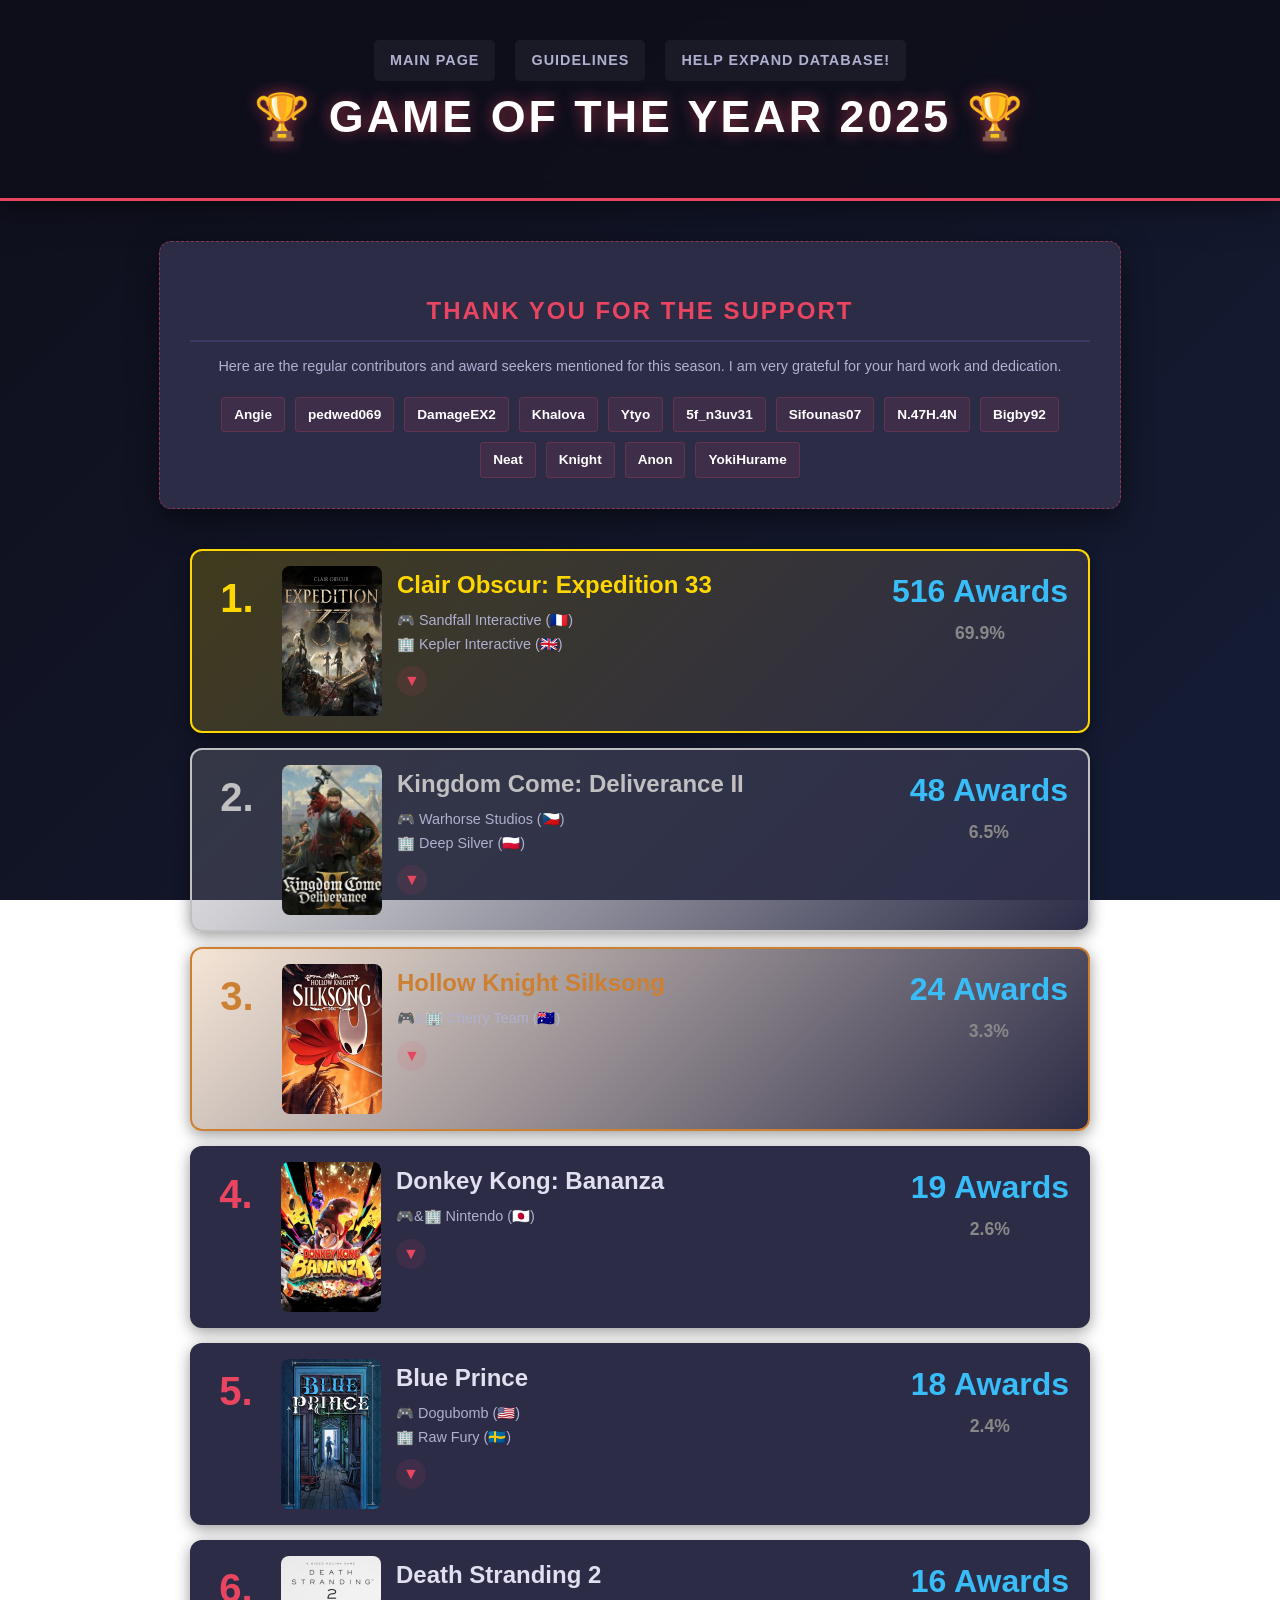
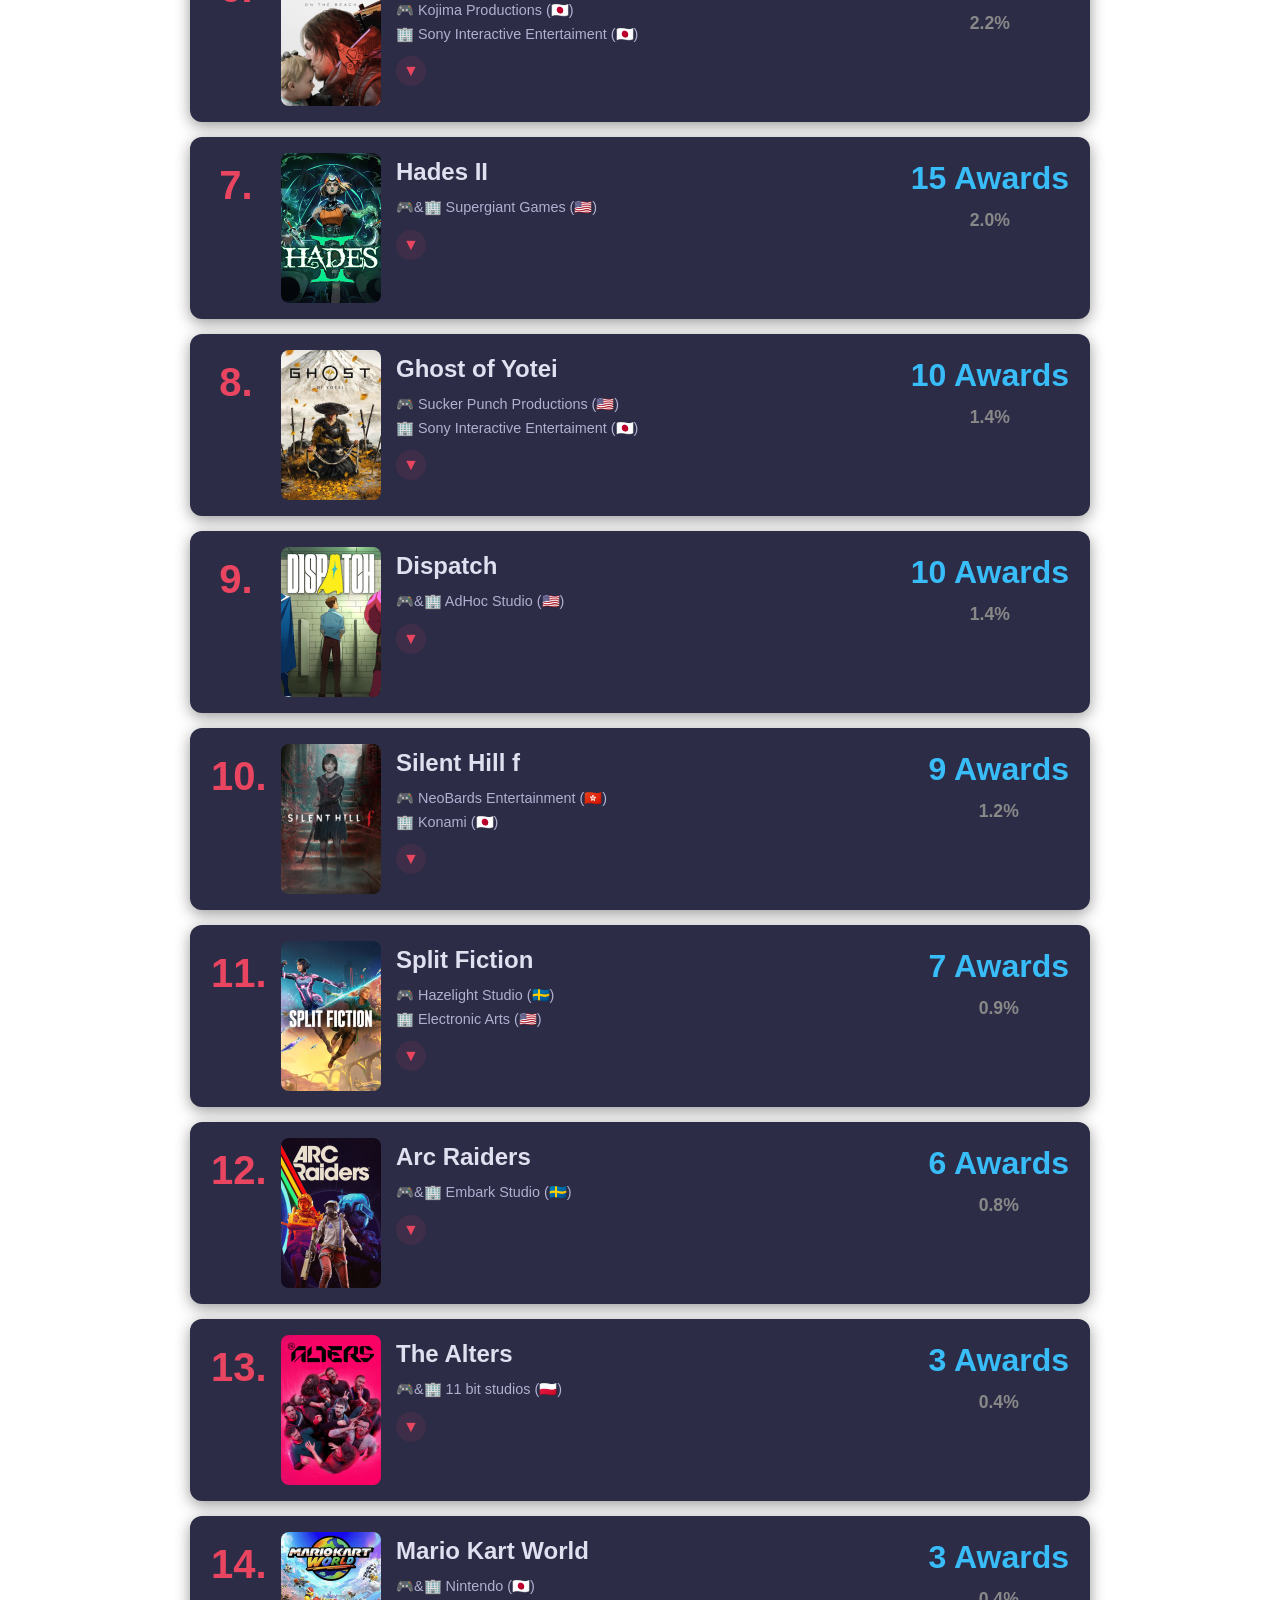
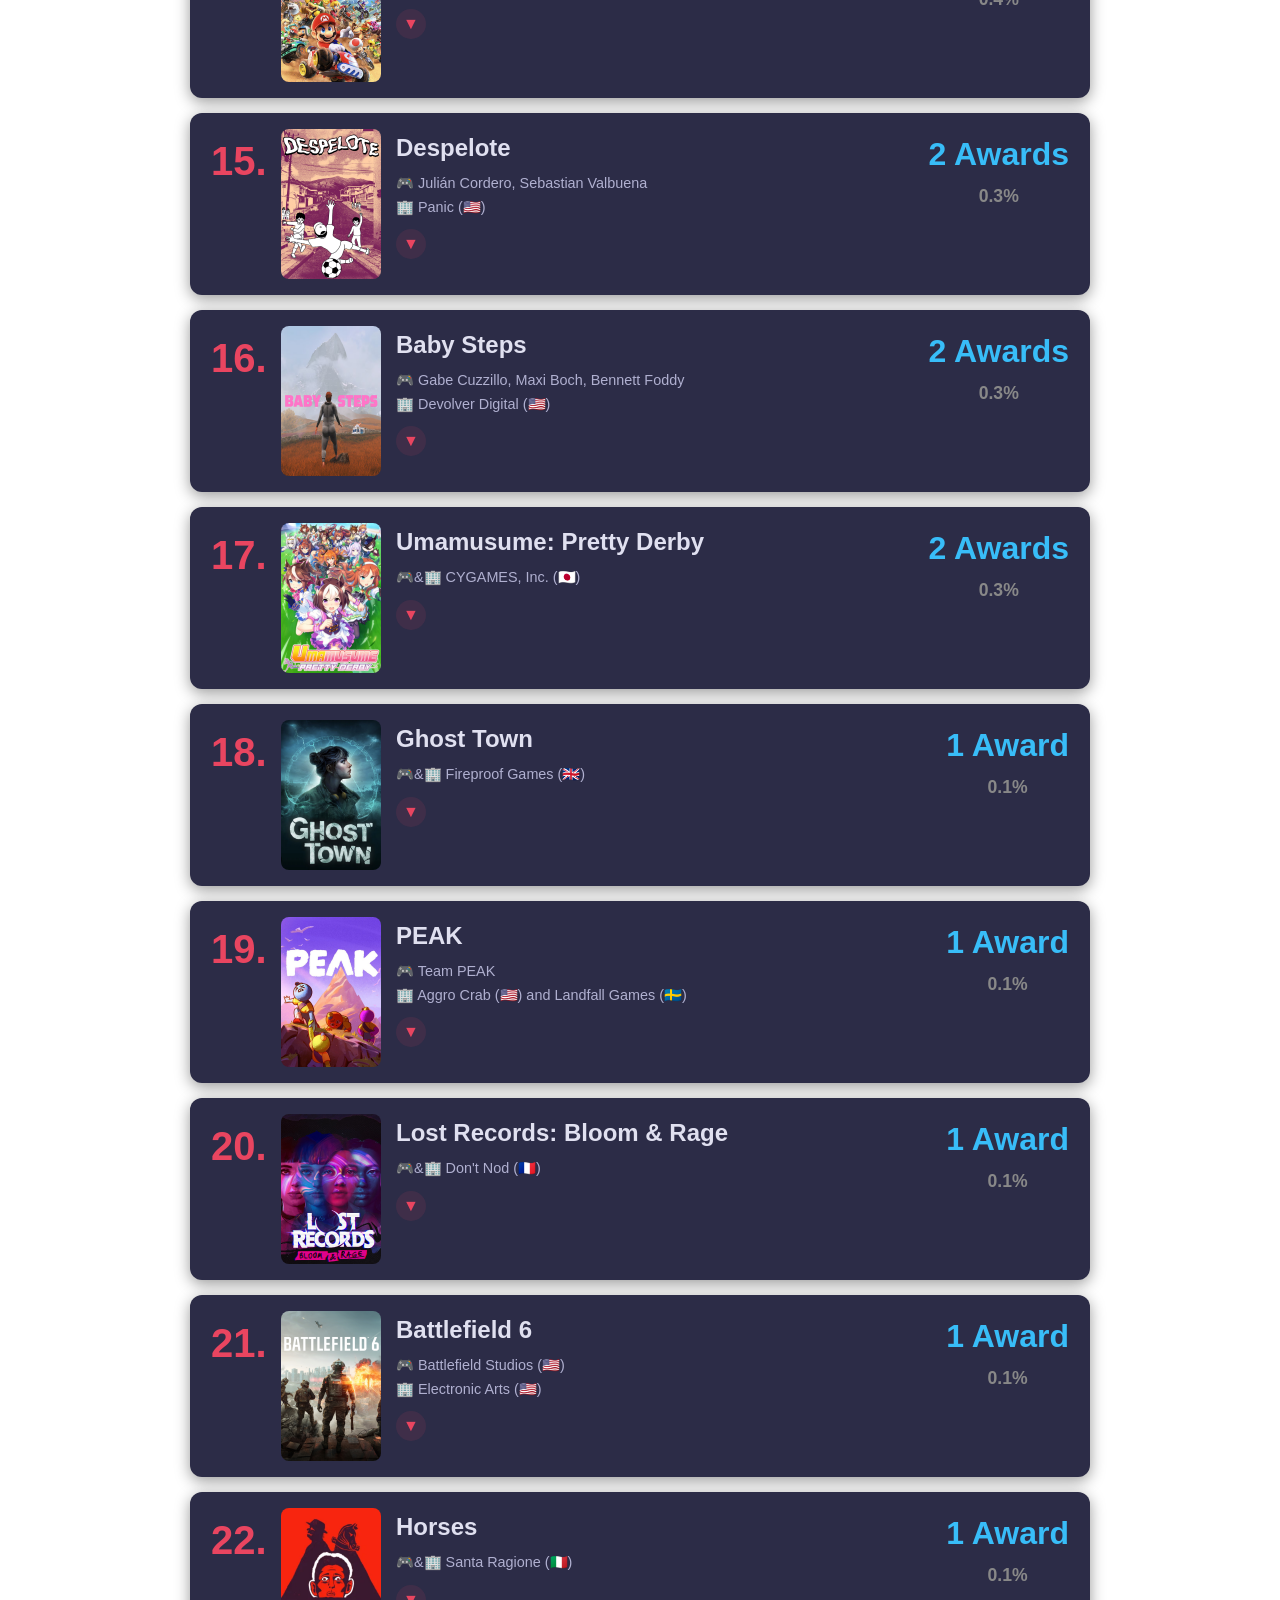
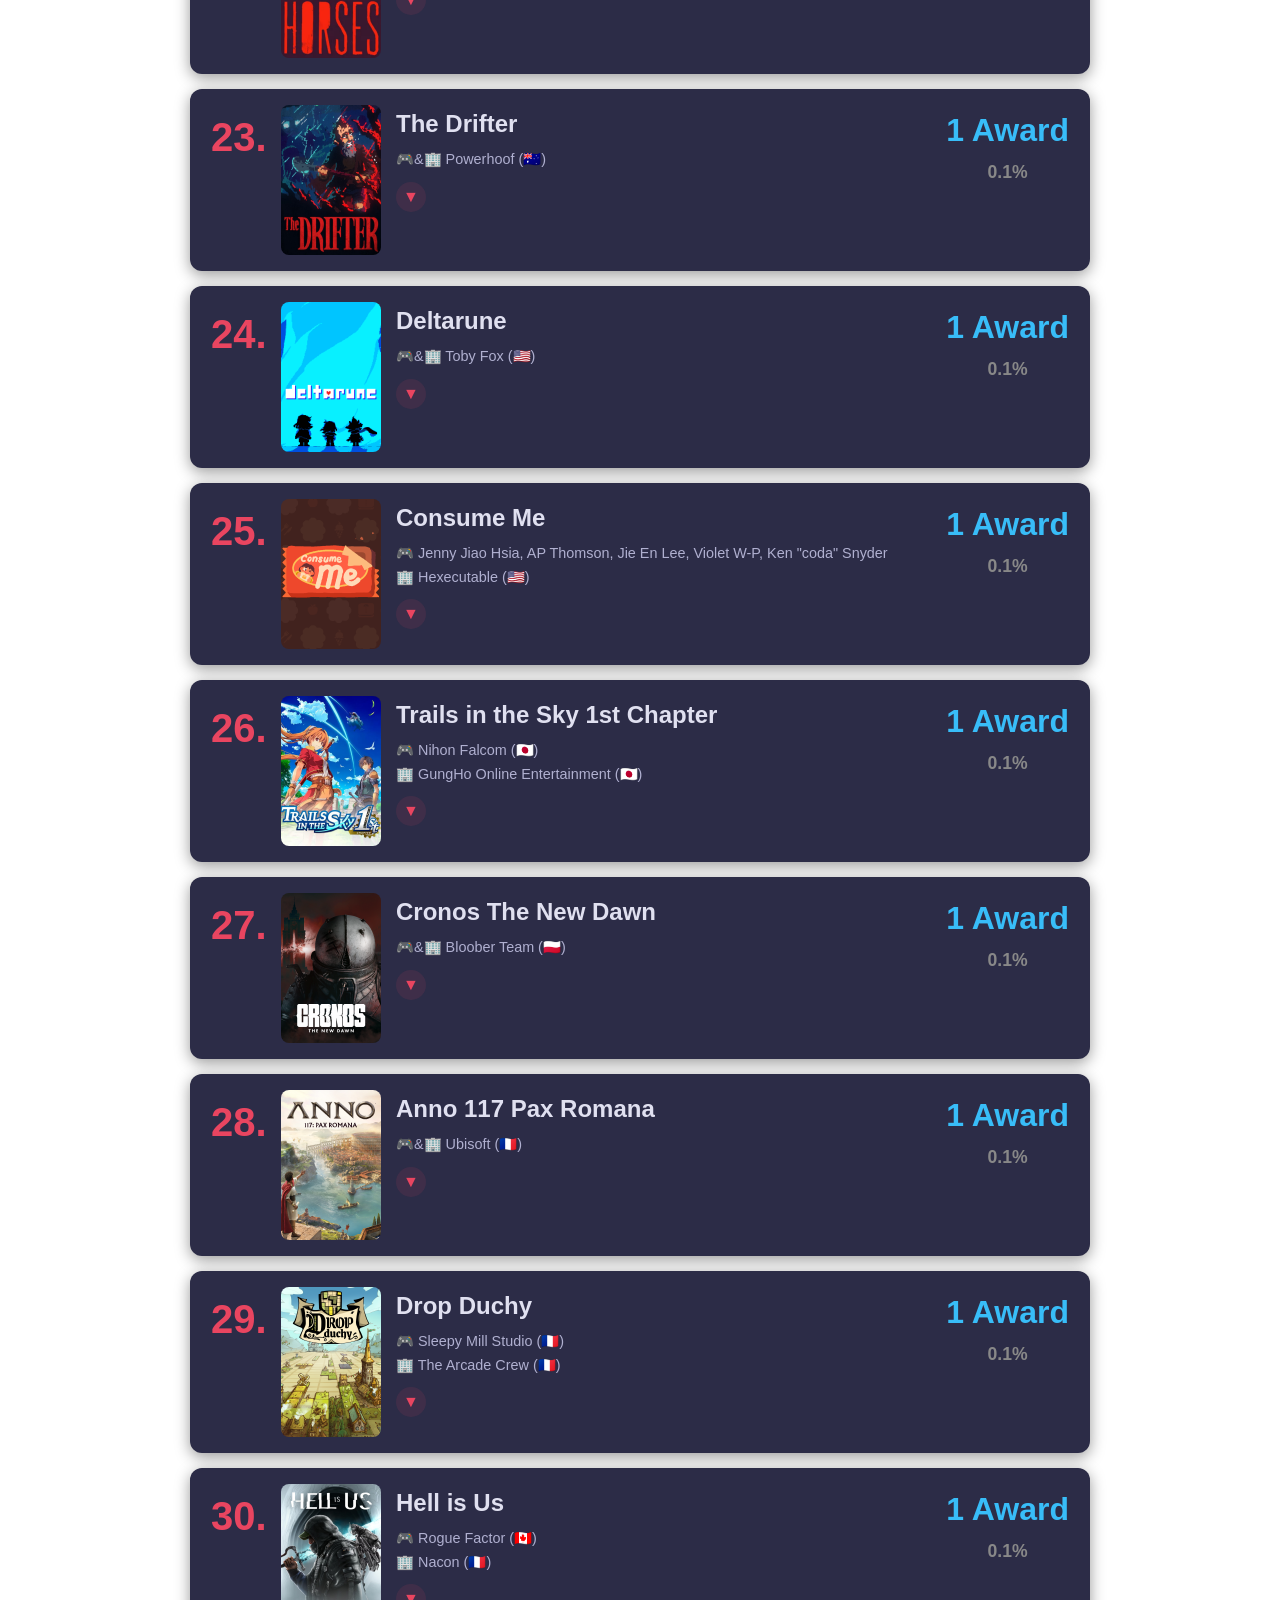
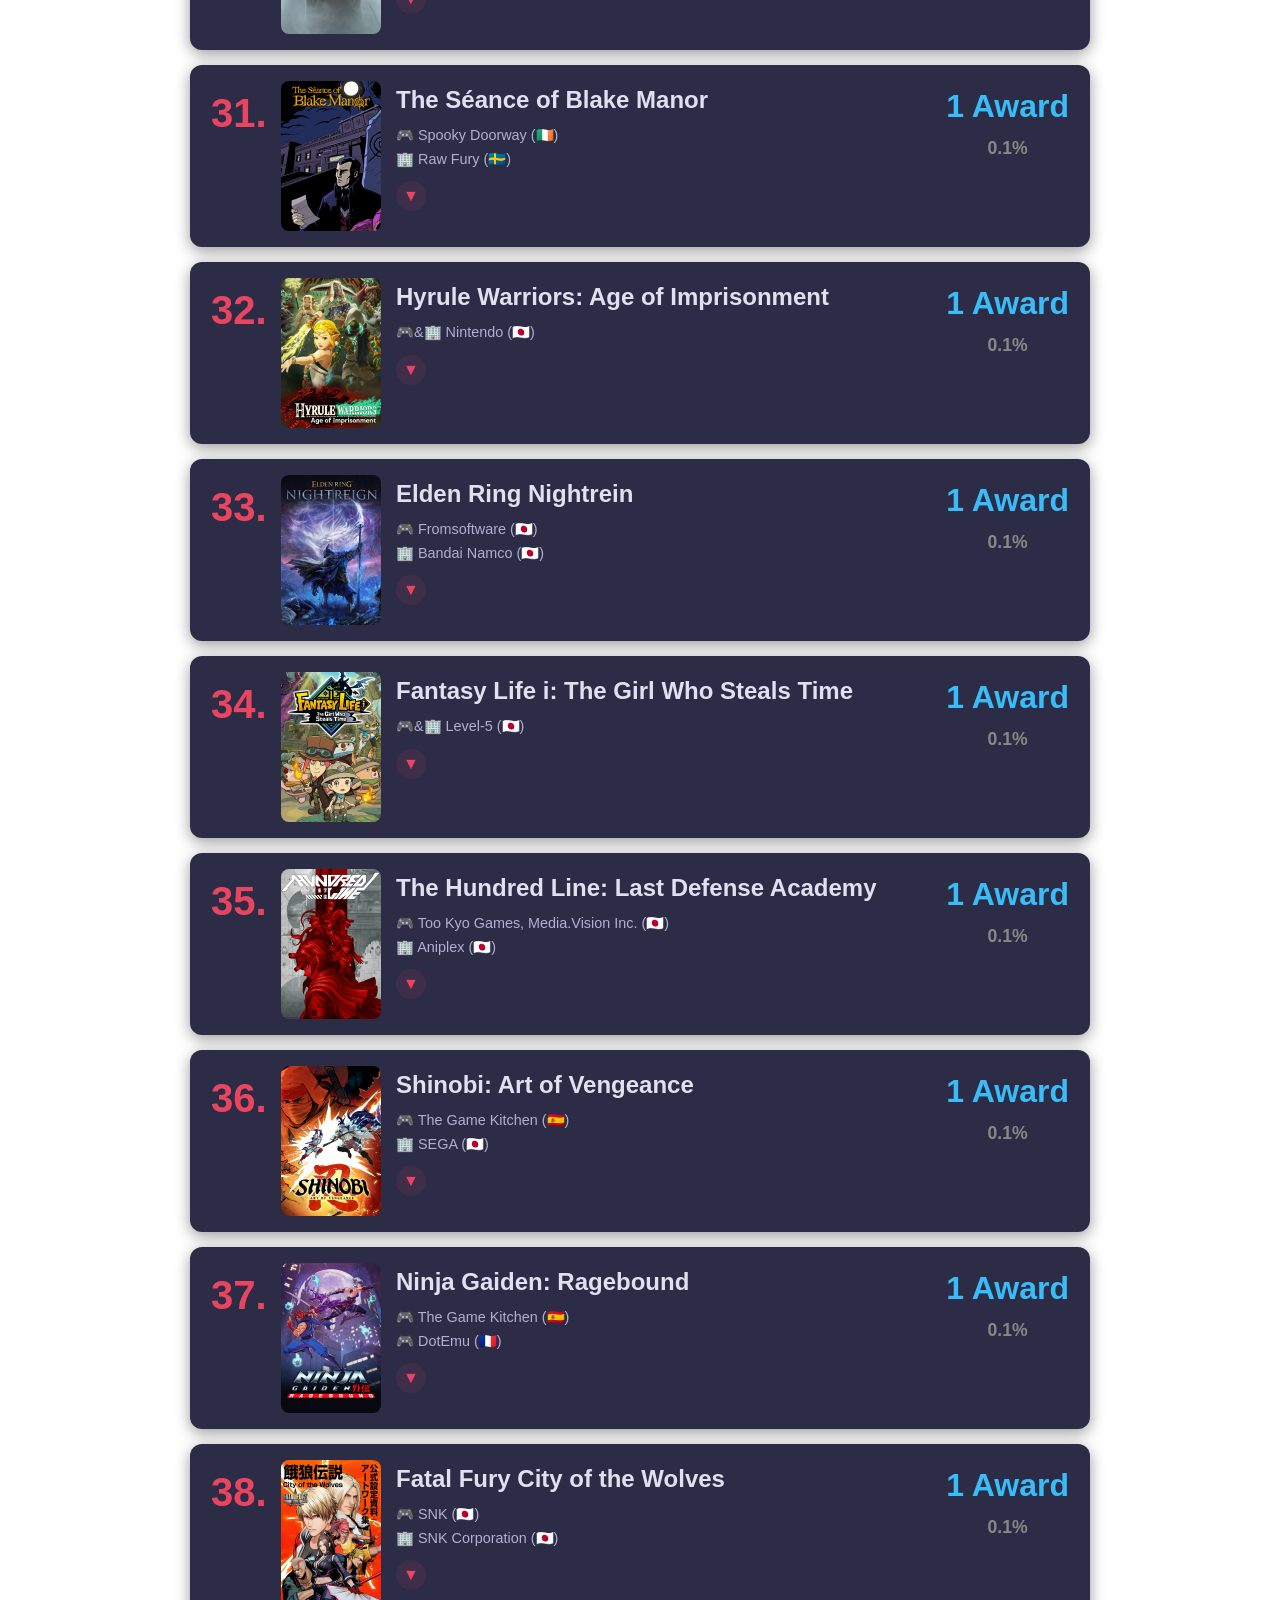
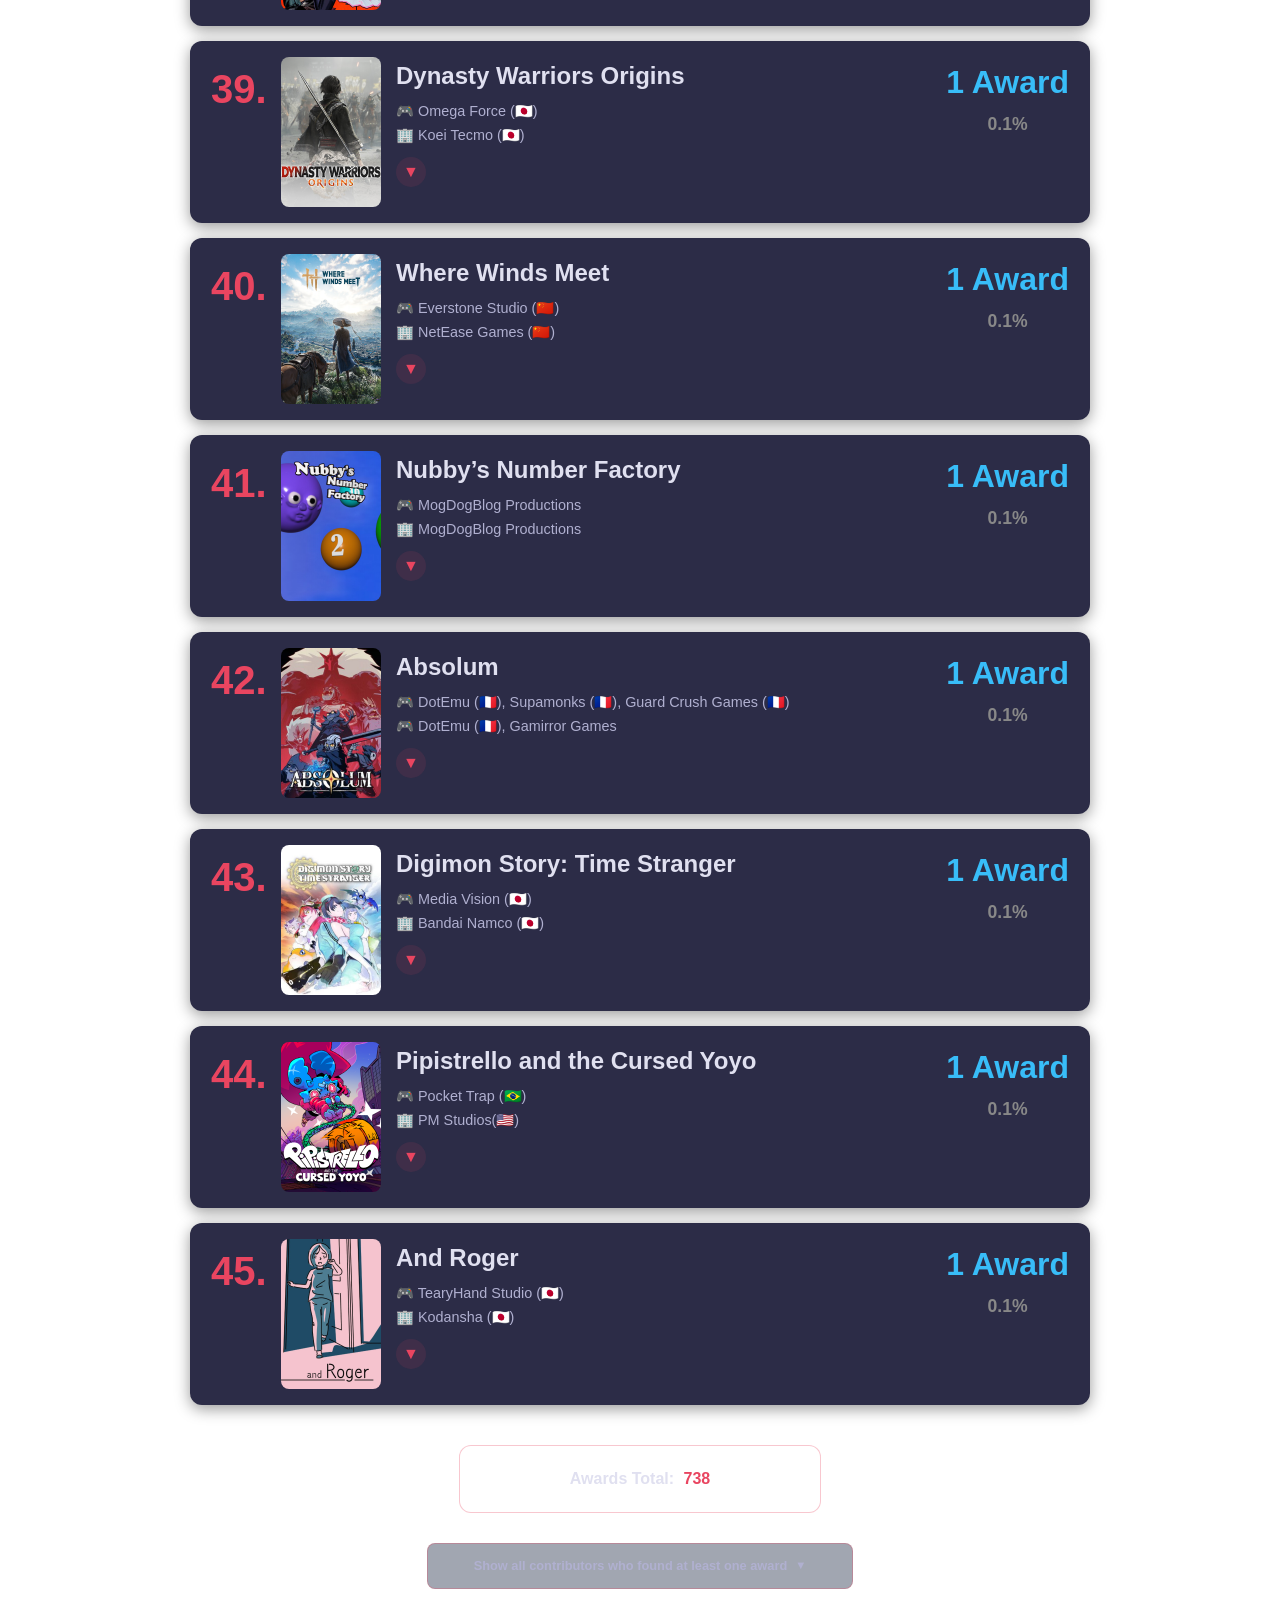
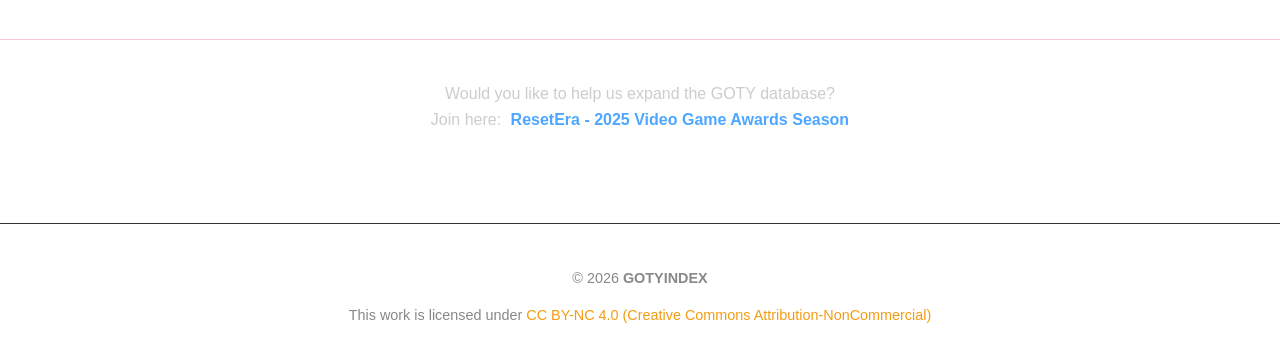
==== 2025/index.html @ 96b9dc62 "Change favicon" ====
<!DOCTYPE html>
<html lang="cs">
<head>
    <meta charset="UTF-8">
    <meta name="viewport" content="width=device-width, initial-scale=1.0">
    <link rel="shortcut icon" href="../img/gotyindex4.png">
    <title>GOTY 2025</title>
    <link rel="stylesheet" href="../style.css">
    <link href="https://fonts.googleapis.com/css2?family=Inter:wght@300;400;500;600;700&family=Lato:wght@300;400;700&family=Montserrat:wght@400;600;700;800&display=swap" rel="stylesheet">
</head>
<body>
    <header class="main-header">
            <nav class="header-nav">
        <a href="https://gotyindex.github.io/" class="nav-link">Main Page</a>
        <a href="../guidelines" class="nav-link">Guidelines</a>
        <a href="../contact" class="nav-link">Help Expand Database!</a>

    </nav>
        <h1>🏆 Game of the Year 2025 🏆</h1>
    </header>
  
<section class="info-card contributors-card">
    <div class="thank-you-content">
        <h2 class="thank-you-title">THANK YOU FOR THE SUPPORT</h2>
        <p class="thank-you-subtitle">
            Here are the regular contributors and award seekers mentioned for this season. 
            I am very grateful for your hard work and dedication.
        </p>
        
        <div class="contributors-list">
            <a href="https://www.resetera.com/members/angie.33833/" target="_blank" class="contributor-link">Angie</a>
            <a href="https://www.resetera.com/members/pedwed069.232324/" target="_blank" class="contributor-link">pedwed069</a>
            <a href="https://www.resetera.com/members/damageex2.170529/" target="_blank" class="contributor-link">DamageEX2</a>
            <a href="https://www.resetera.com/members/khalova.233785/" target="_blank" class="contributor-link">Khalova</a>
            <a href="" class="contributor-link">Ytyo</a>
            <a href="https://x.com/5f_n3uv31" target="_blank" class="contributor-link">5f_n3uv31</a>
            <a href="https://www.resetera.com/members/sifounas07.234193/" target="_blank" class="contributor-link">Sifounas07</a>
            <a href="https://www.resetera.com/members/n-47h-4n.16501/" target="_blank" class="contributor-link">N.47H.4N</a>
            <a href="https://www.resetera.com/members/bigby92.234823/" target="_blank" class="contributor-link">Bigby92</a>
            <a href="" target="_blank" class="contributor-link">Neat</a>
            <a href="https://www.resetera.com/members/knight.76056/" target="_blank" class="contributor-link">Knight</a>
            <a href="" class="contributor-link">Anon</a>
            <a href="" class="contributor-link">YokiHurame</a>

        </div>
    </div>
</section>

<main class="ranking">
        <div class="game-entry top-winner"> 
    <span class="rank-number"></span>
    <img src="../img/expedition33.png" alt="Baldur's Gate 3 Cover" class="game-cover-small">

    <div class="game-info">

        <h3>Clair Obscur: Expedition 33</h3>
        <p>🎮 Sandfall Interactive (🇫🇷)</p>
        <p>🏢 Kepler Interactive (🇬🇧)</p>
        <span class="media-toggle-arrow">▼</span>
        
        <div class="media-list">
            <ol>
                <li><a href="https://www.gamingamigos.com/post/clair-obscur-expedition-33-thailand-game-awards" target="_blank" class="media-link">Thailand Game Awards (TH)</a></li>
                <li><a href="https://www.stuff.tv/award/the-stuff-gadget-awards-2025-our-apps-and-games-of-the-year/" target="_blank" class="media-link">Stuff (UK)</a></li>
                <li><a href="https://www.konzoliste.cz/magazin/nejlepsi-hry-roku-2025/" target="_blank" class="media-link">Konzoliste (CZ)</a></li>
                <li><a href="https://www.reddit.com/r/expedition33/comments/1oki3dk/clair_obscur_recives_goty_award_form_larazon_es/?share_id=-zUaRxFFGLTjGfy3qhS2W&utm_medium=android_app&utm_name=androidcss&utm_source=share&utm_term=1" target="_blank" class="media-link">Larazon (ES)</a></li>
                <li><a href="https://rankingiproduktow.pl/ranking-najlepszych-gier-2025-roku/" target="_blank" class="media-link">Rankingiproduktow (PL)</a></li>
                <li><a href="https://x.com/GoldenJoysticks/status/1991572362777751619" target="_blank" class="media-link">Golden Joystick Awards (Players´ Choice, UK)</a></li>
                <li><a href="https://www.xataka.com/xataka/72-productos-tecnologicos-ano-estos-ganadores-premios-xataka-nordvpn-2025" target="_blank" class="media-link">Premios Xataka (ES)</a></li>
                <li><a href="https://www.ggwp.id/gaming/others/pemenang-the-lazy-game-awards-2025-00-ck54p-g0fw8s" target="_blank" class="media-link">The Lazy Game Awards (ID)</a></li>
                <li><a href="https://www.3djuegos.com/eventos/noticias/estos-mejores-videojuegos-ano-todos-galardonados-premios-3djuegos-lenovo-2025" target="_blank" class="media-link">3DJuegos (ES)</a></li>
                <li><a href="https://www.3djuegos.com/eventos/noticias/estos-mejores-videojuegos-ano-todos-galardonados-premios-3djuegos-lenovo-2025" target="_blank" class="media-link">3DJuegos (Players´ Choice, ES)</a></li>
                <li><a href="https://apnews.com/article/top10-video-games-clair-obscur-0cd16b157229bc7b1fd8897f7f144e9a" target="_blank" class="media-link">AP (US)</a></li>
                <li><a href="https://antlionaudio.com/blogs/news/game-of-the-year-2025" target="_blank" class="media-link">Atlion Audio (US)</a></li>
                <li><a href="https://x.com/TrueGaming/status/1994474392169189628" target="_blank" class="media-link">True Gaming Awards (SA)</a></li>
                <li><a href="https://www.rollingstone.com/culture/rs-gaming-lists/best-video-games-of-2025-1235469710/clair-obscur-expedition-33-2-1235469787/" target="_blank" class="media-link">Rolling Stone (US)</a></li>
                <li><a href="https://www.inverse.com/gaming/25-best-games-of-2025-ranked" target="_blank" class="media-link">Inverse (US)</a></li>
                <li><a href="https://www.youtube.com/live/7n3QeR-O1i8?si=A4Zxl4sA7a3VPs90&t=10796" target="_blank" class="media-link">GameFest Awards (US)</a></li>
                <li><a href="https://www.thenationalnews.com/arts-culture/2025/12/01/10-best-video-games-of-2025-from-clair-obscur-expedition-33-to-doom-the-dark-ages/" target="_blank" class="media-link">The National (AE)</a></li>
                <li><a href="https://collider.com/best-video-games-2025-ranked/" target="_blank" class="media-link">Collider (CA)</a></li>
                <li><a href="https://fullcleared.com/recommendations/fullcleareds-favorite-games-of-2025/" target="_blank" class="media-link">FullCleared (US)</a></li>
                <li><a href="https://www.instagram.com/p/DR2pk4ygbR1/?img_index=2" target="_blank" class="media-link">Controller (US)</a></li>
                <li><a href="https://www.michigandaily.com/arts/digital-culture/digital-cultures-2025-game-of-the-year-superlatives/" target="_blank" class="media-link">Michigan Daily (US)</a></li>
                <li><a href="https://youtu.be/ue9GqaakKdQ?si=LQbixCP5Hot9ECDj&t=609" target="_blank" class="media-link">GamesRadar (UK)</a></li>
                <li><a href="https://www.dexerto.com/gaming/best-2025-games-3011799/" target="_blank" class="media-link">Dexerto (UK)</a></li>
                <li><a href="https://creativecampus.universidadeuropea.com/noticias/syfy-games-awards-2025-creative-campus-de-la-universidad-europea/" target="_blank" class="media-link">Syfy Games Awards (ES)</a></li>
                <li><a href="https://www.youtube.com/watch?v=SFyESBSeDGg" target="_blank" class="media-link">Minimap Gaming (US)</a></li>
                <li><a href="https://equinoxawards.com/ganadores/" target="_blank" class="media-link">Equinox Latam Game Awards (MX)</a></li>
                <li><a href="https://www.youtube.com/watch?v=04RTKyXoYNU&t=1936s" target="_blank" class="media-link">Tech Tudo (BR)</a></li>
                <li><a href="https://www.instagram.com/p/DQq4Cj1DF2V/" target="_blank" class="media-link"> Lucca Comics & Games (Players´ Choice, IT)</a></li>
                <li><a href="https://www.thereviewgeek.com/best-videogames-2025/" target="_blank" class="media-link"> The Review Geek (US)</a></li>
                <li><a href="https://www.uagna.it/videogiochi/uagna-awards-2025-game-of-the-year-209965" target="_blank" class="media-link"> UAGNA.IT (IT)</a></li>
                <li><a href="https://www.slantmagazine.com/features/the-25-best-video-games-of-2025/" target="_blank" class="media-link"> Slant Magazine (UK)</a></li>
                <li><a href="https://www.videogamer.com/expedition-33-game-of-the-year-2025/" target="_blank" class="media-link"> Videogamer (UK)</a></li>
                <li><a href="https://www.youtube.com/watch?v=CmsRbVs9ZC4&t=24785s" target="_blank" class="media-link"> Fire Escape Cast (UK)</a></li>
                <li><a href="https://vigiato.net/goty" target="_blank" class="media-link"> Vigiato (IR)</a></li>
                <li><a href="https://vigiato.net/goty" target="_blank" class="media-link"> Vigiato (Players´ Choice, IR)</a></li>
                <li><a href="https://www.computerbild.de/artikel/Tipps-Die-besten-Games-2025-Videospiele-Weihnachten-40573955.html" target="_blank" class="media-link"> Computerbild (DE)</a></li>
                <li><a href="https://inthegame.nl/2025/12/08/de-beste-games-van-2025/" target="_blank" class="media-link"> In The Game (NL)</a></li>
                <li><a href="https://www.instagram.com/p/DSEGKirFD_M/" target="_blank" class="media-link"> Flow Games TV (BR)</a></li>
                <li><a href="https://www.instagram.com/p/DSEGKirFD_M/" target="_blank" class="media-link"> Flow Games TV (Players´ Choice, BR)</a></li>
                <li><a href="https://adventuregamers.com/article/top-games-of-2025" target="_blank" class="media-link"> Adventure Games (US)</a></li>
                <li><a href="https://www.theringer.com/2025/12/10/video-games/best-video-games-2025-top-10-ranking-games-of-the-year-goty" target="_blank" class="media-link"> The Ringer (US)</a></li>
                <li><a href="https://as.com/meristation/noticias/expedition-33-es-el-goty-meristation-2025-f202512-n/" target="_blank" class="media-link"> Meristation (ES)</a></li>
                <li><a href="https://www.twitch.tv/the_casualreport" target="_blank" class="media-link"> The Casual Report (UK) (Players' Choice)</a></li>
                <li><a href="https://www.twitch.tv/the_casualreport" target="_blank" class="media-link"> The Casual Report (UK)</a></li>
                <li><a href="https://joy.org.au/checkpoint/2025/12/11/checkpoints-2025-game-of-the-year/" target="_blank" class="media-link"> Checkpoint (AU)</a></li>
                <li><a href="https://youtu.be/uh52WIW7f9w?si=WYg0mT6apXpElLYD&t=969" target="_blank" class="media-link"> PC Games (DE)</a></li>
                <li><a href="https://www.youtube.com/watch?v=FFwwKCDC9Wk" target="_blank" class="media-link"> WatchMojo (CA)</a></li>
                <li><a href="https://home.1und1.de/magazine/unterhaltung/gaming/besten-spiele-2025-game-of-the-year-liste-highlights-41602118" target="_blank" class="media-link"> 1&1 (DE)</a></li>
                <li><a href="https://www.instagram.com/p/DSH0xw-DPBJ/" target="_blank" class="media-link"> NASCE, CRESCE, RESPAWNA (Players´ Choice, IT)</a></li>
                <li><a href="https://movistaresports.com/goty-2025-movistar-esports/" target="_blank" class="media-link">Movistar (ES) - tie</a></li>
                <li><a href="https://www.complex.com/pop-culture/a/marc-griffin/best-video-games-2025-ranked" target="_blank" class="media-link">Complex (US)</a></li>
                <li><a href="https://www.gamentalk.it/post/il-gioco-dell-anno-2025-per-game-n-talk" target="_blank" class="media-link">Game'N'Talk (IT)</a></li>
                <li><a href="https://www.3arrafni.com/best-2025-games/" target="_blank" class="media-link">3arrafni (SA)</a></li>
                <li><a href="https://www.youtube.com/watch?v=WDraAxp-Wp8" target="_blank" class="media-link">The Game Awards (US)</a></li>
                <li><a href="https://www.youtube.com/watch?app=desktop&v=n5m1L_esevI" target="_blank" class="media-link">Gamespot (US)</a></li>
                <li><a href="https://www.destructoid.com/destructoid-2025-game-of-the-year/" target="_blank" class="media-link">Destructoid (US)</a></li>
                <li><a href="https://www.destructoid.com/destructoid-awards-2025-winners/" target="_blank" class="media-link">Destructoid (Players´ Choice, US)</a></li>
                <li><a href="https://www.navigames.es/articulos/los-goty-de-navigames-o-navigotys-2025/" target="_blank" class="media-link">Navigames (ES)</a></li>
                <li><a href="https://www.instagram.com/p/DSJd3rHjZHY/?img_index=1" target="_blank" class="media-link">Southwest Airlines Gaming League (US) (Players' Choice)</a></li>
                <li><a href="https://english.mathrubhumi.com/technology/top-15-games-2025-indie-blockbuster-dv7jqi2g" target="_blank" class="media-link">Mathrubhumi (IN)</a></li>
                <li><a href="https://www.3djuegos.lat/ps5/lista-completa-ganadores-premios-3djuegos-latam-2025-expedition-33-se-lleva-goty" target="_blank" class="media-link">3DJuegos Latam (MX)</a></li>
                <li><a href="https://www.fz.se/artikel/301841-lasarnas-arets-spel-2025" target="_blank" class="media-link">FZ (Players´ Choice, SE)</a></li>
                <li><a href="https://www.youtube.com/@WhatCultureGaming/posts" target="_blank" class="media-link">WhatCulture Gaming (Players´ Choice, US)</a></li>
                <li><a href="https://vgamerz.com/top-games-of-2025-editor-picks/" target="_blank" class="media-link">Vgamerz (US)</a></li>
                <li><a href="https://mezha.ua/articles/mezha-best-games-of-2025-306999/" target="_blank" class="media-link">Mezha (UA)</a></li>
                <li><a href="https://grnd.ro/am-ales-grind-of-the-year-2025/" target="_blank" class="media-link">GRIND (Players´ Choice, RO)</a></li>
                <li><a href="https://www.geekswithkids.ca/the-best-movies-tv-and-games-of-2025-our-top-3-picks-revealed/" target="_blank" class="media-link">Geekwithkids (CA)</a></li>
                <li><a href="https://www.instagram.com/reel/DSQGCzeASk8/" target="_blank" class="media-link">Techtaiment Game Awards (UAE)</a></li>
                <li><a href="https://www.esquire.com/entertainment/a69678261/esquire-gaming-awards-2025/" target="_blank" class="media-link">Esquire (US)</a></li>
                <li><a href="https://www.maxim.com/entertainment/the-best-video-games-of-2025/" target="_blank" class="media-link">Maxim (US)</a></li>
                <li><a href="https://www.everyeye.it/notizie/chi-conquister-trono-everyeye-awards-2025-vota-miglior-gioco-anno-847111.html" target="_blank" class="media-link">Everyeye Awards 2025 (Players´ Choice, IT)</a></li>
                <li><a href="https://www.gamerbraves.com/gcaxthgs25-gamescom-asia-x-thailand-game-show-wraps-up-with-record-attendance-and-award-ceremony/" target="_blank" class="media-link">Thailand Game Awards (Players´ Choice, TH)</a></li>
                <li><a href="https://www.youtube.com/watch?v=CHzhJLSqqOk&t=1275s" target="_blank" class="media-link">GTOPIA (Players´ Choice, KR)</a></li>
                <li><a href="https://www.senscritique.com/top/resultats/les_meilleurs_jeux_video_de_2025/4002475" target="_blank" class="media-link">Senscritique (Players´ Choice, FR)</a></li>
                <li><a href="https://gameinformer.com/best-of-2025/2025/12/16/editor-top-10s-of-2025" target="_blank" class="media-link">Gameinformer (UK)</a></li>
                <li><a href="https://reviewdejogos.com.br/artigos/lista-os-10-melhores-jogos-de-2025/" target="_blank" class="media-link">Review de Jogos (BR)</a></li>
                <li><a href="https://gameinformer.com/best-of-2025/2025/12/16/game-informer-readers-top-50-games-of-2025" target="_blank" class="media-link">Gameinformer (Players Choice, UK)</a></li>
                <li><a href="https://www.bilibili.com/video/BV1or15BSEym/?spm_id_from=0.0.upload.video_card.click" target="_blank" class="media-link">AGP (CN)</a></li>
                <li><a href="https://www.vgmag.it/390337/vgmag-awards-2025-i-migliori-giochi-dellanno-eletti-dalla-redazione/#Game_of_the_Year_%E2%80%93_Clair_Obscur_Expedition_33" target="_blank" class="media-link">VGMAG (IT)</a></li>
                <li><a href="https://www.cybersport.ru/tags/games/vybrali-luchshiye-igry-2025-goda-v-33-nominatsiyakh-no-chto-to-poshlo-ne-tak" target="_blank" class="media-link">Cybersport (RU)</a></li>
                <li><a href="https://hardcoregamer.com/hardcore-gamers-2025-game-of-the-year-awards-top-10/" target="_blank" class="media-link">Hardcore Gamer (CA)</a></li>
                <li><a href="https://www.polityka.pl/tygodnikpolityka/kultura/2325703,1,10-najlepszych-gier-roku-wedlug-polityki-satyra-przygoda-akcja-i-oszalamiajacy-debiut.read" target="_blank" class="media-link">Polytika (PL)</a></li>
                <li><a href="https://www.nrc.nl/nieuws/2025/12/17/dit-zijn-de-tien-beste-games-van-2025-a4914558" target="_blank" class="media-link">NRC (NL)</a></li>
                <li><a href="https://www.xgn.nl/artikel/de-10-beste-games-van-het-jaar-op-een-rij-5-maakt-je-sowieso-vrolijk" target="_blank" class="media-link">XGN (NL)</a></li>
                <li><a href="https://gameobserver.com/the-gameobserver-awards-2025-winners/" target="_blank" class="media-link">GameObserver (US)</a></li>
                <li><a href="https://www.bilibili.com/opus/1147315498556325892" target="_blank" class="media-link">The Zheguang Award (Players´ Choice, CN)</a></li>
                <li><a href="https://www.youtube.com/watch?v=5Jn5OUgnbR0" target="_blank" class="media-link">Kit & Krysta (US)</a></li>
                <li><a href="https://www.hi-fi.ru/magazine/games/15-luchshih-igr-2025-goda/" target="_blank" class="media-link"> Hi-fi (RU)</a></li>
                <li><a href="https://www.inven.co.kr/webzine/news/?news=310685" target="_blank" class="media-link"> Inven (Players´ Choice, KR)</a></li>
                <li><a href="https://www.youtube.com/watch?v=Y2Qn6DDacIU" target="_blank" class="media-link"> Earlyaccess (Players´ Choice, UA)</a></li>
                <li><a href="https://nerdando.com/2025/12/19/nerdando-awards-2025-videogames/" target="_blank" class="media-link"> Nerdando (IT)</a></li>
                <li><a href="https://nerdando.com/2025/12/19/nerdando-awards-2025-videogames/" target="_blank" class="media-link"> Nerdando (Players´ Choice, IT)</a></li>
                <li><a href="https://en.ara.cat/media/the-20-best-video-games-of-2025_1_5597156.html" target="_blank" class="media-link"> Ara (ES)</a></li>
                <li><a href="https://www.techradar.com/gaming/techradar-gaming-game-of-the-year-2025#section-top-3" target="_blank" class="media-link"> TechRadar (US)</a></li>
                <li><a href="https://www.terra.com.br/gameon/plataformas-e-consoles/conheca-os-melhores-jogos-de-2025-na-opiniao-do-terra-game-on,7c1e7454e6d7a7d06de26e4207c471a0sufcz3se.html" target="_blank" class="media-link"> Terra (BR)</a></li>
                <li><a href="https://www.primetimer.com/features/a-lookback-at-the-year-of-2025-10-best-video-game-launches" target="_blank" class="media-link"> PRIMETIMER (US)</a></li>
                <li><a href="https://www.geeksandcom.com/top-10-des-meilleurs-jeux-video-2025/" target="_blank" class="media-link"> Geek and Com (CA)</a></li>
                <li><a href="https://www.gamekult.com/sondage/resultats/gk-awards-2025.html" target="_blank" class="media-link"> Gamekult (Players´ Choice, FR)</a></li>
                <li><a href="https://www.ign.com/articles/the-best-game-of-2025" target="_blank" class="media-link"> IGN (US)</a></li>
                <li><a href="https://youtu.be/9OC_7uhDNRM?si=XryEp7u6aG5nq1Lz&t=1354" target="_blank" class="media-link"> 4P (DE)</a></li>
                <li><a href="https://x.com/grandgameawards/status/2002112774206595146?s=46" target="_blank" class="media-link"> Grand Game Awards (DZ)</a></li>
                <li><a href="https://grandgameawards.com/2025-winners/" target="_blank" class="media-link"> Grand Game Awards (Players' Choice, DZ)</a></li>
                <li><a href="https://www.resetera.com/threads/edge-419-february-2026-romeo-is-a-dead-man-cover-story-reviews-include-metroid-prime-4-beyond-kirby-air-riders-dispatch-routine-skate-story.1388734/" target="_blank" class="media-link"> EDGE Awards (US)</a></li>
                <li><a href="https://www.youtube.com/live/TTEvkhPGXAA?si=K3jIt5I9d2HSzOzY&t=9111" target="_blank" class="media-link"> Gamekings (NL)</a></li>
                <li><a href="https://www.lefigaro.fr/secteur/high-tech/surprenants-intelligents-exigeants-et-deja-mythiques-notre-selection-des-meilleurs-jeux-video-de-l-annee-2025-20251219" target="_blank" class="media-link"> Le Figaro (FR)</a></li>
                <li><a href="https://x.com/ChiclanaFriends/status/2002101794399547802" target="_blank" class="media-link">Chiclana & Friends (Players' Choice, ES)</a></li>
                <li><a href="https://x.com/bilbaogamesconf/status/1999554112694698196" target="_blank" class="media-link">Titanium Awards (ES)</a></li>
                <li><a href="https://www.twitch.tv/animeclickit/videos" target="_blank" class="media-link">AnimeClick (IT)</a></li>
                <li><a href="https://www.ign.com/articles/the-ign-community-awards-2025" target="_blank" class="media-link"> IGN (Players´ Choice, US)</a></li>
                <li><a href="https://www.twitch.tv/videos/2636039661" target="_blank" class="media-link"> JVleMag (Players´ Choice, FR)</a></li>
                <li><a href="https://x.com/novapovnp/status/2002699875339919824?s=46" target="_blank" class="media-link"> Nova Pov (NG)</a></li>
                <li><a href="https://www.theaureview.com/games/the-best-games-of-2025/" target="_blank" class="media-link">The AU Review (AU)</a></li>
                <li><a href="https://youtu.be/5L_Uj7LVjN0?si=pMg71nBE8KUsIOUM&t=754" target="_blank" class="media-link">Binge Bot (NL)</a></li>
                <li><a href="https://canaltech.com.br/games/melhores-jogos-lancados-2025/" target="_blank" class="media-link">Canaltech (BR)</a></li>
                <li><a href="https://www.youtube.com/watch?v=v87tGgA7FOI&t=3201s" target="_blank" class="media-link">Project COE (CA)</a></li>
                <li><a href="https://mobalytics.gg/news/goty-watch#2025-game-of-the-year-categories-and-winners-0" target="_blank" class="media-link">Mobalytics (US)</a></li>
                <li><a href="https://mobalytics.gg/news/goty-watch#2025-game-of-the-year-categories-and-winners-0" target="_blank" class="media-link">Mobalytics (Players' Choice, US)</a></li>
                <li><a href="https://www.gamewatcher.com/news/the-best-games-of-2025" target="_blank" class="media-link">GameWatcher (HR)</a></li>
                <li><a href="https://gamerant.com/top-best-video-game-2025/" "_blank" class="media-link"> GameRant (US)</a></li>
                <li><a href="https://gamersocialclub.ca/2025/12/22/gamer-social-clubs-2025-game-of-the-year-award-winners/" target="_blank" class="media-link"> Gamer Social Club (CA)</a></li>
                <li><a href="https://www.thegamer.com/game-of-the-year-2025/" target="_blank" class="media-link"> The Gamer (CA)</a></li>
                <li><a href="https://www.empireonline.com/gaming/features/best-games-2025/" target="_blank" class="media-link"> Empire (UK)</a></li>
                <li><a href="https://www.omelete.com.br/games/25-games-imperdiveis-para-jogar-em-2025" target="_blank" class="media-link"> Omelete (BR)</a></li>
                <li><a href="https://games.mxdwn.com/news/mxdwns-top-10-games-of-2025/" target="_blank" class="media-link"> Mxdwn (US)</a></li>
                <li><a href="https://waytoomany.games/2025/12/22/top-20-best-games-of-2025/" target="_blank" class="media-link"> Way Too Many Games (US)</a></li>
                <li><a href="https://www.mensjournal.com/entertainment/top-10-video-games-of-2025" target="_blank" class="media-link"> Men´s Journal (US)</a></li>
                <li><a href="https://butwhytho.net/2025/12/top-video-games-of-2025/" target="_blank" class="media-link"> But Why Tho (US)</a></li>
                <li><a href="https://www.famitsu.com/article/202512/61564" target="_blank" class="media-link"> Famitsu (JP)</a></li>
                <li><a href="https://x.com/nextplayau/status/2003386055240958084?s=46" target="_blank" class="media-link"> Next Play (AU)</a></li>
                <li><a href="https://youtu.be/nu4RjnMgC5I?si=7kcU9yBUy0Mjl-rV&t=1116" target="_blank" class="media-link"> The Coxxie Awards (US)</a></li>
                <li><a href="https://www.youtube.com/watch?v=vEreqRlCjcY" target="_blank" class="media-link"> New Game Plus (AR)</a></li>
                <li><a href="https://www.digitalfoundry.net/news/2025/12/digital-foundrys-2025-community-awards" target="_blank" class="media-link"> Digital Foundry (Players´ Choice, US)</a></li>
                <li><a href="https://www.youtube.com/watch?v=3eCKty5Tr9w&t=1089s" target="_blank" class="media-link"> Gameswelt (DE)</a></li>
                <li><a href="https://cerealkillerz.org/das-spiel-des-jahres-2025-wieder-ein-richtig-gutes-jahr/" target="_blank" class="media-link"> Crealkillerz (DE)</a></li>
                <li><a href="https://youtu.be/DsNz6h_XV8A?si=8MOgVW-ej9cdYyjm&t=1644" target="_blank" class="media-link"> Julien Chièze Awards (FR)</a></li>
                <li><a href="https://games.alphacrc.com/our-game-of-the-year-2025-and-some-honorable-mentions/" target="_blank" class="media-link"> Alpha Games (UK)</a></li>
                <li><a href="https://www.gamevicio.com/noticias/2025/12/gamevicio-awards-2025-confira-ganhadores/" target="_blank" class="media-link"> Gamevicio (BR)</a></li>
                <li><a href="https://www.gamevicio.com/noticias/2025/12/gamevicio-awards-2025-confira-ganhadores/" target="_blank" class="media-link"> Gamevicio (Players´ Choice, BR)</a></li>
                <li><a href="https://theartofgaming.es/nuestros-juegos-del-ano-2025/" target="_blank" class="media-link"> The Art of the Gaming (ES)</a></li>
                <li><a href="https://www.youtube.com/watch?v=__1d0zeDYDk" target="_blank" class="media-link"> Gamexpress (TW)</a></li>
                <li><a href="https://youtu.be/rV2vNc6qN28?si=HAEN-R3a6a-rGMfo" target="_blank" class="media-link"> La Caverna del Gamer (ES)</a></li>
                <li><a href="https://www.dualshockers.com/dualshockers-2025-goty-awards-best-10/" target="_blank" class="media-link"> Dualshockers (US)</a></li>
                <li><a href="https://gamedivision.com.br/os-25-melhores-jogos-de-2025-os-titulos-que-definiram-o-ano-gamer/" target="_blank" class="media-link"> Gamedivision (BR) </a></li>
                <li><a href="https://www.youtube.com/watch?app=desktop&v=DIFbUWs749s" target="_blank" class="media-link"> Backlog Battle (Players' Choice, US)</a></li>
                <li><a href="https://www.consolecreatures.com/game-of-the-year-2025-clair-obscur-e33/" target="_blank" class="media-link"> Console Creatures (CA)</a></li>
                <li><a href="hhttps://www.theouterhaven.net/top-10-games-of-2025/" target="_blank" class="media-link"> The Outerhaven (LU)</a></li>
                <li><a href="https://jesuisungameur.com/2025/12/24/jsug-awards-meilleurs-jeux-video-2025/" target="_blank" class="media-link">JSUG Awards (FR)</a></li>
                <li><a href="https://insider-gaming.com/clair-obscur-expedition-33-is-the-insider-gaming-communitys-best-single-player-game-of-2025/" target="_blank" class="media-link"> Insider Gaming (US)</a></li>
                <li><a href="https://www.youtube.com/watch?v=WaMSiaFSDrE" target="_blank" class="media-link"> República Coisa de Nerd (BR)</a></li>
                <li><a href="hhttps://www.gamer.no/artikler/her-er-deres-favoritter-fra-2025/519703" target="_blank" class="media-link"> Gamer (NO)</a></li>
                <li><a href="https://infos.rtl.lu/culture/gaming/ces-dix-jeux-video-qui-ont-marque-lannee-2025-1499320251" target="_blank" class="media-link"> RTL Infos (LU)</a></li>
                <li><a href="https://www.youtube.com/watch?v=OgeP-1HHUsM" target="_blank" class="media-link"> 게임발굴단 (Players' Choice, KR)</a></li>
                <li><a href="hhttps://nl.ign.com/clair-obscur-expedition-33/161500/feature/top-100-games-van-2025-volgens-ign-benelux" target="_blank" class="media-link"> IGN Benelux (NL)</a></li>
                <li><a href="https://www.cinelinx.com/games/game-news/the-2025-cinelinx-game-awards-are-here-see-who-won/" target="_blank" class="media-link"> Cinelix (US)</a></li>
                <li><a href="https://www.ilvideogiocatore.it/2025/12/24/i-videogiochi-che-hanno-definito-il-2025-la-nostra-classifica-definitiva/" target="_blank" class="media-link"> Ilvideogiocatore (IT)</a></li>
                <li><a href="https://gamelegends.it/videogiochi/game-legends-best-of-2025-i-migliori-videogiochi-film-e-giochi-dellanno/" target="_blank" class="media-link"> Game Legends (IT)</a></li>
                <li><a href="https://www.youtube.com/watch?v=Hx6jzll1az0" target="_blank" class="media-link"> PLAYERINSIDE (IT)</a></li>
                <li><a href="https://tierragamer.com/especiales/videojuegos/mejores-5-videojuegos-2025-tierragamer/" target="_blank" class="media-link"> Tierra Gamer (MX)</a></li>
                <li><a href="https://metro.co.uk/2025/12/26/video-games-top-20-2025-best-games-year-hades-2-sektori-25708199/?utm_social_post_id=633942780&utm_social_handle_id=1027491766361120769" target="_blank" class="media-link"> Metro Game Central (UK)</a></li>
                <li><a href="https://www.hcl.hr/zlatni-dabar/zlatni-dabar-2025-rezultati-235419/" target="_blank" class="media-link"> HCL (Players´ Choice, HR)</a></li>
                <li><a href="https://www.gsplus.hu/ajanlo/gs-evertekelo-a-legjobb-jatekok-2025ben-375071-o1.html" target="_blank" class="media-link"> GS Plus (HU)</a></li>
                <li><a href="https://www.denofgeek.com/games/best-games-of-2025/" target="_blank" class="media-link"> Den of Geek (US)</a></li>
                <li><a href="https://www.instagram.com/p/DSshtldjfK4/" target="_blank" class="media-link"> IGN Brasil (BR)</a></li>
                <li><a href="https://bluntmag.com.au/gaming/blunt-magazines-top-10-best-games-of-2025/" target="_blank" class="media-link"> Blunt Magazine (AU)</a></li>
                <li><a href="https://gamingtrend.com/editorials/gamingtrends-2025-trendsetter-awards/" target="_blank" class="media-link"> GamingTrend (US)</a></li>
                <li><a href="https://omny.fm/shows/all-in-the-game-bnr/dit-zijn-de-5-beste-games-van-2025-volgens-ons-van-clair-obscur-tot-dk-bananza" target="_blank" class="media-link"> All in the Game (NL)</a></li>
                <li><a href="https://www.hbvl.be/media-en-cultuur/de-beste-games-van-het-jaar-volgens-onze-recensenten-let-op-voor-je-het-weet-ben-je-een-uur-of-honderd-verder/112912862.html" target="_blank" class="media-link"> HBVL (BE)</a></li>
                <li><a href="https://www.youtube.com/watch?v=bXMbxJzK6Hw" target="_blank" class="media-link"> PULS Gaming Analyse (DE)</a></li>
                <li><a href="https://www.youtube.com/watch?v=MxatUp4UTkQ" target="_blank" class="media-link"> ENROGOTYS (Players' Choice, ES)</a></li>
                <li><a href="https://gamingtrend.com/editorials/gamingtrends-2025-trendsetter-awards/" target="_blank" class="media-link"> Gaming Trend (US)</a></li>
                <li><a href="https://pragalicious.com/2025/12/27/dit-is-de-pragalicious-community-game-of-the-year-2025/" target="_blank" class="media-link"> Pragalicious (Players´ Choice, NL)</a></li>
                <li><a href="https://thegamerbr.com/noticias/os-25-melhores-jogos-de-2025-lista-completa-e-onde-jogar/" target="_blank" class="media-link"> TheGamerBR (BR)</a></li>
                <li><a href="https://gaminggadgets.io/gaminggadgets-awards-die-besten-spiele-des-jahres-2025" target="_blank" class="media-link"> GamingGadgets (DE)</a></li>
                <li><a href="https://www.instagram.com/p/DSxINaDjN5t/" target="_blank" class="media-link">Third Éditions (FR)</a></li>
                <li><a href="https://www.youtube.com/watch?v=sAWg47SXezs" target="_blank" class="media-link"> NotPatrick Podcasts (Players´ Choice, FR)</a></li>
                <li><a href="https://it.ign.com/ign-italia/222817/editorial/buone-feste-da-ign-italia" target="_blank" class="media-link"> IGN Italy (IT)</a></li>
                <li><a href="https://www.ppe.pl/publicystyka/393479/top-10-gier-2025-roku-wedlug-redakcji-ppe-pl-tak-zacietej-rywalizacji-nie-bylo-od-dawna.html" target="_blank" class="media-link"> PPE (PL)</a></li>
                <li><a href="https://www.irishtimes.com/culture/tv-radio/2025/12/29/2025-in-video-games-the-10-best-overall-plus-the-three-best-irish-releases/" target="_blank" class="media-link"> Irish Times (IE)</a></li>
                <li><a href="https://podcast.ausha.co/la-belle-et-le-gamer/394-le-jeu-de-l-annee-2025-deuxieme-partie" target="_blank" class="media-link"> La Belle et le Gamer (Players´ Choice, FR)</a></li>
                <li><a href="https://www.loaded.com/game-awards" target="_blank" class="media-link"> Loaded (Players´ Choice, US)</a></li>
                <li><a href="https://www.gamequarter.be/artikel/de-gamequarter-top-10-van-2025/" target="_blank" class="media-link"> Gamequarter (BE)</a></li>
                <li><a href="https://www.marinij.com/2025/12/29/top-10-video-games-of-2025-indie-titles-dominate-a-year-overshadowed-by-ai/?noamp=mobile&_gl=1*1l3c9q8*_ga*cXhTdFdOaHFZbWxncGt3ODRGUWI5bjNIS1pxMlE4dXhQYXZObmE0TjZjX3NOcHVPM0xoeWRlSzBydElhZ3dQWA..*_ga_SBBJE17ZR7*MTc2NzAzMjI5Mi4xLjEuMTc2NzAzMjI5Mi4wLjAuMA.." target="_blank" class="media-link"> Marin Independent Journal (US)</a></li>
                <li><a href="https://www.instagram.com/p/DS0VWZ9jLZZ/" target="_blank" class="media-link"> Save the Game (Players´ Choice, GR)</a></li>
                <li><a href="https://www.instagram.com/p/DS0VWZ9jLZZ/" target="_blank" class="media-link"> Save the Game (GR)</a></li>
                <li><a href="https://www.mercurynews.com/2025/12/29/top-10-video-games-of-2025-indie-titles-dominate-a-year-overshadowed-by-ai/?utm_social_handle_id=10433782&utm_social_post_id=636883362" target="_blank" class="media-link"> The Mercury News (UK)</a></li>
                <li><a href="https://youtu.be/EeKB5bmJUXQ?si=LpIiimvslBqOK3HV&t=814" target="_blank" class="media-link"> GameWorld (GR)</a></li>
                <li><a href="https://www.youtube.com/watch?v=ULC6zwidyBg&t=4289s" target="_blank" class="media-link"> InFeRnoBraVeHeart (GR)</a></li>
                <li><a href="https://www.gamepro.de/artikel/die-besten-spiele-2025,3444902,seite2.html" target="_blank" class="media-link"> Gamepro (DE)</a></li>
                <li><a href="https://www.gamer365.hu/article/2025-goty-10-1" target="_blank" class="media-link"> Gamer365 (HU) (Players' Choice)</a></li>
                <li><a href="https://www.iheart.com/podcast/143-get-played-45798070/episode/the-2025-get-played-games-of-312703563/" target="_blank" class="media-link"> Get Played (Players´ Choice, US)</a></li>
                <li><a href="https://www.jvfrance.com/meilleurs-jeux-2025-notre-classement-267669/3/" target="_blank" class="media-link"> JV France (FR)</a></li>
                <li><a href="https://kanobu.ru/articles/luchshie-igryi-2025-goda-po-versii-chitatelej-kanobu-golosovanie-378870/" target="_blank" class="media-link"> Kanobu (Players´ Choice, RU)</a></li>
                <li><a href="https://minimap.net/magazine/Minimap-2025-Year-End-Recommendations-en" target="_blank" class="media-link"> Minimap (KR)</a></li>
                <li><a href="https://www.youtube.com/watch?v=H-TFBX5svxc&t=5594s" target="_blank" class="media-link"> Game Talk (US)</a></li>
                <li><a href="https://www.analogstickgaming.com/top-lists/2025/12/28/game-awards-of-2025" target="_blank" class="media-link"> Analog Stick Gaming (UK)</a></li>
                <li><a href="https://www.tomsguide.com/gaming/12-best-video-games-of-2025-our-top-picks-for-ps5-switch-2-pc-and-xbox" target="_blank" class="media-link"> Tom´s Guide (US)</a></li>
                <li><a href="https://www.eurogamer.net/eurogamer-readers-top-50-games-of-2025" target="_blank" class="media-link"> Eurogamer (Players´ Choice, UK)</a></li>
                <li><a href="https://www.sweclockers.com/artikel/42190-arets-basta-spel-2025-enligt-sweclockers" target="_blank" class="media-link"> SweClockers (Players´ Choice, SE)</a></li>
                <li><a href="https://republicadg.com.br/os-5-melhores-jogos-que-cada-membro-da-republica-dg-jogou-em-2025/" target="_blank" class="media-link"> Republica DG (BR)</a></li>
                <li><a href="https://bo3.gg/games/articles/the-best-game-of-the-year-2025-by-bo3-gg" target="_blank" class="media-link"> Bo3 (UA)</a></li>
                <li><a href="https://www.standaard.be/media-en-cultuur/de-games-van-het-jaar/110997329.html" target="_blank" class="media-link"> De Standaard (BE)</a></li>
                <li><a href="https://thesmashhitchronicles.substack.com/p/game-of-the-year-2025?utm_source=publication-search" target="_blank" class="media-link"> The Smash Hit Chronicles (IN)</a></li>
                <li><a href="https://www.gamereactor.se/game-of-the-year-2025-arets-spel-1708863/" target="_blank" class="media-link"> Gamereactor Sweden (SE)</a></li>
                <li><a href="https://www.4gamer.net/games/999/G999905/20251219044/" target="_blank" class="media-link"> 4Gamer (JP)</a></li>
                <li><a href="https://cdaction.pl/teksty/10-najlepszych-gier-2025-roku-wybor-redakcji-cdaction-pl/" target="_blank" class="media-link"> CD-Action (PL)</a></li>
                <li><a href="https://stevivor.com/features/goty/stevivors-game-of-the-year-2025-clair-obscur-expedition-33/" target="_blank" class="media-link"> Stevior (AU)</a></li>
                <li><a href="https://me.ign.com/ar/movies/188556/feature/jwyz-ign-lshrq-lwst-2025-ntyj-tswyt-lmtbyn" target="_blank" class="media-link"> IGN Middle-East (Players' Choice)</a></li>
                <li><a href="https://thatnerdshow.com/that-nerd-show-announces-its-2025-game-of-the-year-check-out-our-top-10-games-of-the-year/" target="_blank" class="media-link"> That Nerd Show (US)</a></li>
                <li><a href="https://www.spreaker.com/episode/the-dense-pixels-2025-game-of-the-year-podcast--68965245" target="_blank" class="media-link"> The Dense Pixel (US)</a></li>
                <li><a href="https://www.gamersglobal.de/report/die-besten-spiele-2025?page=0,0" target="_blank" class="media-link"> Gamers Global (DE)</a></li>
                <li><a href="https://cubiq.ru/luchshie-igry-2025-goda/" target="_blank" class="media-link"> Cubiq (RU)</a></li>
                <li><a href="https://www.gamesource.it/editoriali/goty-2025-i-nostri-migliori-giochi-dellanno/" target="_blank" class="media-link"> Gamesource (IT)</a></li>
                <li><a href="https://www.nerdevil.it/2025/12/31/nerdevil-hell-of-a-year-2025/" target="_blank" class="media-link"> Nerdevil (IT)</a></li>
                <li><a href="https://www.gamepro.de/artikel/gamepro-community-awards,3445276,seite2.html" target="_blank" class="media-link"> Gamepro (Players´ Choice, DE)</a></li>
                <li><a href="https://www.youtube.com/watch?v=YMH17Ba68ko" target="_blank" class="media-link"> Gamer Guides (UK)</a></li>
                <li><a href="https://www.gamereactor.eu/goty-2025-gamereactors-game-of-the-year-goes-to-clair-obscur-expedition-33-1642793/" target="_blank" class="media-link"> Gamereactor (UK)</a></li>
                <li><a href="https://www.eurogamer.de/eure-50-besten-spiele-im-jahr-2025-platz-10-bis-1" target="_blank" class="media-link"> Eurogamer Germany (Players´ Choice, DE)</a></li>
                <li><a href="https://www.eurogamer.pt/goty-2025-dos-leitores-do-eurogamer-portugal" target="_blank" class="media-link"> Eurogamer Portugal (PT)</a></li>
                <li><a href="https://www.gamekult.com/actualite/la-selection-jeu-video-2025-de-la-redaction-de-gamekult-3050867656.html" target="_blank" class="media-link"> Gamekult (FR)</a></li>
                <li><a href="https://www.metacritic.com/browse/game/all/all/current-year/userscore/?page=1" target="_blank" class="media-link"> Metacritic (Players´ Choice, US)</a></li>
                <li><a href="https://metarankings.ru/best-games-2025/" target="_blank" class="media-link"> Metarankings (RU)</a></li>
                <li><a href="https://rejugando.com/noticias/rejugando-games-awards/" target="_blank" class="media-link"> Rejugando (ES)</a></li>
                <li><a href="https://www.gamereactor.dk/gamereactors-game-of-the-year-2025-bedste-spil-1678153/" target="_blank" class="media-link"> Gamereactor Denmark (DK)</a></li>
                <li><a href="https://www.4scarrsgaming.com/2025/12/top-10-games-of-2025.html?m=1" target="_blank" class="media-link"> 4 Scarrs Gaming (US)</a></li>
                <li><a href="https://www.cgmagonline.com/articles/features/game-of-the-year-2025/" target="_blank" class="media-link"> CGM Magazine (UK)</a></li>
                <li><a href="https://www.noobfeed.com/articles/game-of-the-year-2025-goty" target="_blank" class="media-link"> Noobfeed (US)</a></li>
                <li><a href="https://www.youtube.com/watch?v=DeK3ydMyPYI&t=4052s" target="_blank" class="media-link"> A Gaming Podcast (US) - tie</a></li>
                <li><a href="https://www.ali213.net/news/html/2025-12/990517_11.html" target="_blank" class="media-link"> Ali213 (CN)</a></li>
                <li><a href="https://www.restart.run/articles/restart-run-2025-games-of-the-year" target="_blank" class="media-link"> Restart Run (US)</a></li>
                <li><a href="https://gazettely.com/2025/12/games/best-2025-games/" target="_blank" class="media-link"> Gazetelly (US)</a></li>
                <li><a href="https://geektogeekmedia.com/geekery/video-games/geek-to-geek-medias-game-of-the-year-awards-2025/" target="_blank" class="media-link"> Geek to Geek (US)</a></li>
                <li><a href="https://www.thedailystar.net/tech-startup/news/here-are-the-top-7-video-games-we-loved-2025-4069991" target="_blank" class="media-link"> The Daily Star (UK)</a></li>
                <li><a href="https://prohardver.hu/hir/szamotokra_mi_volt_az_ev_jateka_2025-ben.html?_tc=1" target="_blank" class="media-link"> Prohardver (Players´ Choice, HU)</a></li>
                <li><a href="https://www.gamekyo.com/group_article60344.html" target="_blank" class="media-link"> Gamekyo（FR）</a></li>
                <li><a href="https://www.hynerd.it/hynerd-awards-videogiochi-2025-2/" target="_blank" class="media-link"> Hynerd（IT）</a></li>
                <li><a href="https://gamemag.ru/specials/197178/goty-2025-gamemag-top" target="_blank" class="media-link"> Gamemag（RU）</a></li>
                <li><a href="https://www.youtube.com/watch?v=4s0xeScaPd0&t=4114s" target="_blank" class="media-link"> Back Pocket（US）</a></li>
                <li><a href="https://www.popcornerd.it/corny-awards-migliori-videogiochi-2025/" target="_blank" class="media-link"> Popcornerd（IT）</a></li>
                <li><a href="https://www.cheatcc.com/articles/the-top-10-games-of-2025/" target="_blank" class="media-link"> Cheat Code（US）</a></li>
                <li><a href="https://www.cybersport.ru/tags/games/opros-luchshaya-igra-2025-goda" target="_blank" class="media-link">Cybersport (Players´ Choice, RU)</a></li>
                <li><a href="https://bestgames.stopgame.ru/" target="_blank" class="media-link">Stopgame (Players´ Choice, RU)</a></li>
                <li><a href="https://smashpad.com/smashpads-top-10-games-of-2025/11/" target="_blank" class="media-link">Smashpad (US)</a></li>
                <li><a href="https://somhrac.sk/category/recenzie/page/120/" target="_blank" class="media-link">Som Hráč (SK)</a></li>
                <li><a href="https://www.konsolentreff.de/themen/konsolentreff-spiel-des-jahres-2025-ergebnisse.34159/" target="_blank" class="media-link">Konsolentreff (DE)</a></li>
                <li><a href="https://as.com/meristation/noticias/expedition-33-es-el-goty-2025-para-los-lectores-de-meristation-f202601-n/" target="_blank" class="media-link"> Meristation (Players´ Choice, ES)</a></li>
                <li><a href="https://gamefa.com/1274478/gamefas-top-10-video-games-of-2025/" target="_blank" class="media-link"> Gamefa (IR)</a></li>
                <li><a href="https://ordenpixel.com/goty-2025-los-10-videojuegos-que-definieron-nuestro-ano/" target="_blank" class="media-link"> Orden Pixel (ES)</a></li>
                <li><a href="https://www.crunchyroll.com/news/features/2026/1/1/favorite-video-games-2025-crunchyroll-news" target="_blank" class="media-link"> Crunchyroll (US)</a></li>
                <li><a href="https://youtu.be/2jmb8ZViLp8?si=pVaBTryawwVydVqi&t=4730" target="_blank" class="media-link"> The Bonus Points (US)</a></li>
                <li><a href="https://www.youtube.com/watch?v=BdBU-U-y1WA" target="_blank" class="media-link"> Giant Bomb (US)</a></li>
                <li><a href="https://minnmax.com/our-goty-awards" target="_blank" class="media-link"> Minnmax (US)</a></li>
                <li><a href="https://youtu.be/Xnj_c5aJWf0?si=XZvCIkuC7oTwKi5-&t=458" target="_blank" class="media-link"> Hobby Consolas (ES)</a></li>
                <li><a href="https://lowcygier.pl/publicystyka/wybraliscie-najlepsze-gry-2025-roku-wyniki-glosowan-spolecznosci-lowcow-gier/" target="_blank" class="media-link"> Lowcy Gier (Players´ Choice, PL)</a></li>
                <li><a href="https://www.videotimehn.com/Archive/2025/12/Mejores_Juegos_2025" target="_blank" class="media-link"> Video Time (BR)</a></li>
                <li><a href="https://the-avocado.org/2026/01/01/franchise-festival-s5e9-games-of-the-year-2025/" target="_blank" class="media-link"> The Avocado (US)</a></li>
                <li><a href="https://the-avocado.org/2026/01/01/the-pits-2025-results/" target="_blank" class="media-link"> The Avocado (Players´ Choice, US)</a></li>
                <li><a href="https://pelaajaboardcast.fi/pbcn-goty-valinnat-vuodelle-2025/" target="_blank" class="media-link"> PBC:n (US)</a></li>
                <li><a href="https://thegeek.site/2025/12/31/top-10-des-jeux-video-2025-ceux-qui-nous-ont-le-plus-marques-cette-annee/" target="_blank" class="media-link"> The Geek (FR)</a></li>
                <li><a href="https://www.startmenu.co.uk/home/winter-spectacular-2025-startmenu-group-awards" target="_blank" class="media-link"> Start Menu (UK)</a></li>
                <li><a href="https://3dnews.ru/1134113/luchshie-igri-2025-goda" target="_blank" class="media-link"> 3DNews (Players´ Choice, RU)</a></li>
                <li><a href="https://www.youtube.com/watch?v=MNYXyoS5ZjQ" target="_blank" class="media-link"> Eurogamer Spain (ES)</a></li>
                <li><a href="https://techawards.komputerswiat.pl/gaming" target="_blank" class="media-link"> Komputer Swiat (PL)</a></li>
                <li><a href="https://www.gameforces.pt/2026/01/gameforces-awards-2025-melhor-jogo-do.html" target="_blank" class="media-link"> GameForces (PT)</a></li>
                <li><a href="https://blog.igv.com/discovering-the-absolute-best-game-experience-of-2025/#Winner_%E2%80%93_Clair_Obscur_Expedition_33" target="_blank" class="media-link"> IGV (FR)</a></li>
                <li><a href="https://www.mirf.ru/games/2025-best-games-part-2" target="_blank" class="media-link">Mirf (Players´ Choice, RU)</a></li>
                <li><a href="https://geekybrummie.com/gaming/top-50-most-notable-games-of-2025/" target="_blank" class="media-link">Geeky Brummie (US)</a></li>
                <li><a href="https://errekgamer.com/2025/11/24/goty-2025-errekgamer/" target="_blank" class="media-link">Errekgamer (ES)</a></li>
                <li><a href="https://soundcloud.com/link-to-the-cast" target="_blank" class="media-link">Link To The Cast (IE)</a></li>
                <li><a href="https://www.youtube.com/watch?v=hKi5pBplIsU" target="_blank" class="media-link">Last Stand Medium (US)</a></li>
                <li><a href="https://kotaku.com/the-12-best-video-games-of-2025-2000656161" target="_blank" class="media-link">Kotaku (US)</a></li>
                <li><a href="https://worthplaying.com/event/Top_Games/top-games-of-2025/148576-worthplayings-top-games-of-2025-countdown-10-1/" target="_blank" class="media-link">Worthplaying (US)</a></li>
                <li><a href="https://bestgames.stopgame.ru/" target="_blank" class="media-link">Stopgame (RU)</a></li>
                <li><a href="https://shows.acast.com/mind-controllers/episodes/goty-2025" target="_blank" class="media-link">Mind Controllers (US)</a></li>
                <li><a href="https://www.gamekapocs.hu/cikk/5005/2025_legjobb_jatekai_szerintunk" target="_blank" class="media-link">Gamekapocs (HU)</a></li>
                <li><a href="https://www.youtube.com/watch?v=ot2QxdSU_r4" target="_blank" class="media-link">Top Down Perspective (US)</a></li>
                <li><a href="https://www.resetera.com/threads/2025-video-game-awards-season-tracking-and-discussion-thread.1348411/post-149614009" target="_blank" class="media-link">JPGames (DE)</a></li>
                <li><a href="https://vgames.co.il/article/32069.html" target="_blank" class="media-link">Vgames (IL) (Players´ Choice)</a></li>
                <li><a href="https://www.spreaker.com/episode/mgp635-game-of-the-year-2025--69287150" target="_blank" class="media-link"> MGP635 (US)</a></li>
                <li><a href="https://youtu.be/TNTvZeFHbAo?si=l4ZCsmjUDnQOIUKN&t=12954" target="_blank" class="media-link"> VG24.gr (GR)</a></li>
                <li><a href="https://www.lemonde.fr/pixels/article/2026/01/04/les-jeux-video-preferes-des-lecteurs-du-monde-en-2025_6660499_4408996.html" target="_blank" class="media-link">  Le Monde (Players´ Choice) (FR)</a></li>
                <li><a href="https://www.gameforever.fr/forum/viewtopic.php?t=2238" target="_blank" class="media-link">Gameforever (Players´ Choice) (FR)</a></li>
                <li><a href="https://www.resetera.com/threads/2025-video-game-awards-season-tracking-and-discussion-thread.1348411/post-149625346" target="_blank" class="media-link"> Årets spel (SE)</a></li>
                <li><a href="https://www.resetera.com/threads/2025-video-game-awards-season-tracking-and-discussion-thread.1348411/post-149625346" target="_blank" class="media-link"> Årets spel (Players´ Choice) (SE)</a></li>
                <li><a href="https://www.youtube.com/watch?v=t4qKoPlH9eo&t=9907s" target="_blank" class="media-link"> Press Start (FR)</a></li>
                <li><a href="https://www.youtube.com/watch?v=Kz9ud45OGfA" target="_blank" class="media-link"> Game Kast (BE)</a></li>
                <li><a href="https://www.youtube.com/watch?v=Kz9ud45OGfA" target="_blank" class="media-link"> Game Kast (BE) (Players' Choice)</a></li>
                <li><a href="https://www.oyungunlugu.com/oyun-haberleri/oyun-gunlugu-yilin-oyunu-odulleri-2025-sahiplerini-buldu" target="_blank" class="media-link"> Oyun Günlüğü (TR) (Players' Choice)</a></li>
                <li><a href="https://www.youtube.com/watch?v=DIFbUWs749s&t=1473s" target="_blank" class="media-link"> Backlog Battle (US) (Players' Choice)</a></li>
                <li><a href="https://www.youtube.com/watch?v=t4qKoPlH9eo&t=9907s" target="_blank" class="media-link"> Press Start (FR) (Players' Choice)</a></li>
                <li><a href="https://www.youtube.com/live/ul6TVXIkm7g" target="_blank" class="media-link"> OnPoint 4 Gamers (US)</a></li>
                <li><a href="https://www.youtube.com/live/q8KMl6ACQpU" target="_blank" class="media-link"> Podcast Now (US)</a></li>
                <li><a href="https://www.youtube.com/watch?v=YHF3MAc4jWk" target="_blank" class="media-link"> Jaime Berlanga and David Garza (MX)</a></li>
                <li><a href="https://gamesmix.net/articles/games-mix-awards-for-2025/?referrer=grok.com" target="_blank" class="media-link"> Gamesmix (IQ)</a></li>
                <li><a href="https://www.resetera.com/threads/2025-video-game-awards-season-tracking-and-discussion-thread.1348411/page-42#post-149613958" target="_blank" class="media-link"> 4gamers (BE)</a></li>
                <li><a href="https://www.fxp.co.il/showthread.php?t=2201291" target="_blank" class="media-link"> fxp (IL)</a></li>
                <li><a href="https://www.youtube.com/watch?v=EyPyT4tPKM8" target="_blank" class="media-link"> 지갑수비대 (KR)</a></li>
                <li><a href="https://www.resetera.com/threads/2025-video-game-awards-season-tracking-and-discussion-thread.1348411/post-149649322" target="_blank" class="media-link"> JV Mag (CH)</a></li>
                <li><a href="https://forum.zoneofgames.ru/topic/80921-luchshaya-igra-2025-goda/?page=7" target="_blank" class="media-link"> Zone of Games (RU) (Players' Choice)</a></li>
                <li><a href="https://www.gamer365.hu/article/a-szerkesztoseg-kedvencei-2025" target="_blank" class="media-link"> Gamer365 (HU)</a></li>
                <li><a href="https://www.lascimmiapensa.com/2026/01/04/migliori-videogiochi-del-2025/" target="_blank" class="media-link"> LaScimmiaPensa (IT)</a></li>
                <li><a href="https://vkplay.ru/media/feat/luchshie-igry-2025-goda-mesta-5-1/" target="_blank" class="media-link"> VK Play (RU)</a></li>
                <li><a href="https://itzine.ru/smthelse/columns/itogi-2025-krizis-pamyati-agentskij-ii-i-proval-ultratonkih-smartfonov-bonus-podkast-forgeeks.html" target="_blank" class="media-link"> Itzine (RU)</a></li>
                <li><a href="https://giantbomb.com/articles/the-2025-community-goty-results" target="_blank" class="media-link"> Giant Bomb (US) (Players' Choice)</a></li>
                <li><a href="https://disgustingmen.com/blog/itogi-2025-igry-goda/" target="_blank" class="media-link"> Disgustin Men (RU)</a></li>
                <li><a href="https://xiaopi.fhyx.hk/zt/2025pga/" target="_blank" class="media-link">  Phoenix Game Awards (HK)</a></li>
                <li><a href="https://www.youtube.com/watch?v=hdadHJFXS7I" target="_blank" class="media-link">  CAFE TRIX (FR)</a></li>
                <li><a href="https://www.iguides.ru/main/games/itogi_goda_s_iguides_vybiraem_luchshuyu_igru_2025/?referrer=grok.com" target="_blank" class="media-link">  iGuides (RU)</a></li>
                <li><a href="https://open.spotify.com/episode/1cR4wHteX6s9A7GubPCYET" target="_blank" class="media-link"> VLH Awards (BR) (Players´ Choice)</a></li>
                <li><a href="https://www.youtube.com/watch?v=sEoYs-VhxKI" target="_blank" class="media-link"> SparkE3 (US) (Players´ Choice)</a></li>
                <li><a href="https://www.youtube.com/live/0TKPQmuFL9s" target="_blank" class="media-link"> SparkE3 (US)</a></li>
                <li><a href="https://gamergen.com/actualites/jeux-de-039-annee-2025-quels-sont-donc-les-grands-gagnants-selon-gamergen-com-le-goty-341848-6" target="_blank" class="media-link"> Gamergen (FR)</a></li>
                <li><a href="https://www.espn.cl/gaming/nota/_/id/16123078/mejores-videojuegos-2025-silksong-expedition-33" target="_blank" class="media-link"> ESPN (CL)</a></li>
                <li><a href="https://akihabarablues.com/presentando-los-goty-2025-de-la-redaccion-de-akb/" target="_blank" class="media-link"> AKB (ES)</a></li>
                <li><a href="https://stratege.ru/forums/threads/134636-%D0%9B%D1%83%D1%87%D1%88%D0%B0%D1%8F-%D0%B8%D0%B3%D1%80%D0%B0-2025" target="_blank" class="media-link"> Stratege (RU) (Players´ Choice)</a></li>
                <li><a href="https://www.youtube.com/live/GBDvsxJiEOs" target="_blank" class="media-link"> JVONE (FR) (Players´ Choice)</a></li>
                <li><a href="https://www.youtube.com/watch?v=_wPh6kUI1qQ" target="_blank" class="media-link"> Spelsviens (SE)</a></li>
                <li><a href="https://backloggd.com/goty/2025/results/" target="_blank" class="media-link"> Backloggd (US) (Players´ Choice)</a></li>
                <li><a href="https://www.youtube.com/watch?v=E-dEWl-YI58" target="_blank" class="media-link"> Tolga Senel YT Awards (TR) (Players´ Choice)</a></li>
                <li><a href="https://www.youtube.com/live/vEreqRlCjcY" target="_blank" class="media-link"> NewGamePlus (AR)</a></li>
                <li><a href="https://wccftech.com/wccftechs-best-games-of-2025-year-of-the-indie-ish/" target="_blank" class="media-link"> WccTech (CA) (Players´ Choice)</a></li>
                <li><a href="https://shows.acast.com/silence-on-joue/episodes/s19e19-les-silences-dor-2025" target="_blank" class="media-link"> Silence on joue ! (FR) (Players´ Choice)</a></li>
                <li><a href="https://jp.ign.com/goty2025/81950/feature/ign-japan-goty-2025" target="_blank" class="media-link"> IGN Japan (JP)</a></li>
                <li><a href="https://questdaily.com.au/news/qds-top-10-games-of-2025/" target="_blank" class="media-link"> Quest Daily (AU)</a></li>
                <li><a href="https://multiplayer.it/articoli/il-gioco-del-2025-di-multiplayerit.html" target="_blank" class="media-link"> Multiplayer.it (IT)</a></li>
                <li><a href="https://multiplayer.it/articoli/il-gioco-del-2025-di-multiplayerit.html" target="_blank" class="media-link"> Multiplayer.it (IT) (Players´ Choice)</a></li>
                <li><a href="https://www.gamivo.com/blog/gamivo-game-of-the-year-25-help-your-favorite-game-win/" target="_blank" class="media-link"> GAMIVO (US) (Players´ Choice)</a></li>
                <li><a href="https://gamefaqs.gamespot.com/poll/10155-best-of-2025-game-of-the-year" target="_blank" class="media-link"> GAMEFAQs (US) (Players´ Choice)</a></li>
                <li><a href="https://www.youtube.com/watch?v=UEfFSWTWqac" target="_blank" class="media-link"> N7Kate (UK)</a></li>
                <li><a href="https://www.goodgame.hr/rezultati-golden-pixel-award-2025-izbora-za-najbolje-igre-godine/" target="_blank" class="media-link"> Goodgame (HR) (Players´ Choice)</a></li>
                <li><a href="https://www.bug.hr/igre/bugove-igre-godine-2025-bugove-nagrade-za-najbolje-igre-56356" target="_blank" class="media-link"> BUG (HR)</a></li>
                <li><a href="https://gamerauntsia.eus/bloga/game-erauntsia-sariak-2025-irabazleak/" target="_blank" class="media-link"> Game Eurauntsia (EUS)</a></li>
                <li><a href="https://www.youtube.com/watch?v=RzwSgHNpbHw" target="_blank" class="media-link"> Smash Jump (US)</a></li>
                <li><a href="https://www.youtube.com/watch?v=eNdcKlB1le4" target="_blank" class="media-link"> Dropped Frames (US)</a></li>
                <li><a href="https://x.com/fuze4gamers/status/2008539175520530706" target="_blank" class="media-link"> FUZE Gaming (US) (Players´ Choice)</a></li>
                <li><a href="https://www.youtube.com/watch?v=IiVVAzS0U28&t=6400s" target="_blank" class="media-link"> Le Nexus (FR)</a></li>
                <li><a href="https://lordsofgaming.net/2025/12/2025-golden-lance-award-for-game-of-the-year/" target="_blank" class="media-link"> Lord of Gaming (US) (Players´ Choice)</a></li>
                <li><a href="https://ekspert.ceneo.pl/najlepsze-gry-2025" target="_blank" class="media-link"> Cenoe Expert (PL)</a></li>
                <li><a href="https://consolefun.fr/actualites/detail/34269/03-01-2026-top-flop-des-jeux-2025-bilan-consolefun-entre-coups-oelig-eacute-ceptions" target="_blank" class="media-link"> ConsoleFun (FR)</a></li>
                <li><a href="hhttps://www.youtube.com/watch?v=EyPyT4tPKM8" target="_blank" class="media-link"> Coop & Canap' (MC) (Players Choice)</a></li>
                <li><a href="https://arkaden.dk/toplister/de-bedste-spil-i-2025-skribenternes-top-5/" target="_blank" class="media-link"> ARKADEN (DK)</a></li>
                <li><a href="https://youtu.be/rOYDtASL04M?si=d5Pz3RJ2RRmOalAf&t=1154" target="_blank" class="media-link"> GamingDose (TH) (Players Choice)</a></li>
                <li><a href="https://youtu.be/rOYDtASL04M?si=DAeHQQGv48_fztHq&t=1261" target="_blank" class="media-link"> GamingDose (TH)</a></li>
                <li><a href="https://www.elotrolado.net/noticias/otros/resultados-eol-vota-lo-mejor-de-2025" target="_blank" class="media-link">Elotrolado (ES)</a></li>
                <li><a href="https://www.youtube.com/watch?v=FoxtYMxf1i4" target="_blank" class="media-link"> TVGP (US) (Players´ Choice)</a></li>
                <li><a href="https://www.youtube.com/watch?v=9F6yxbb1ANc" target="_blank" class="media-link"> Harrison Putnam (US)</a></li>
                <li><a href="https://open.spotify.com/episode/3s2M5ZivvVwYgOO7coRMWY?si=edob5N3KTJiO4ej4nM0D0w&nd=1&dlsi=8882ff0d595e4916" target="_blank" class="media-link"> Gaming Garnish (UK)</a></li>
                <li><a href="https://www.youtube.com/watch?v=5UUP8QNuIEM" target="_blank" class="media-link"> GamerGuildTV (UK)</a></li>
                <li><a href="https://open.spotify.com/episode/44yZ0DGMT5YdO93fMeC0bU?si=LlPlIKvvQxGJbhv2RJMbWQ&nd=1&dlsi=c55f942e461b402a" target="_blank" class="media-link"> Pixel Parents (UK)</a></li>
                <li><a href="https://kutok.io/site/naikrashchi_ihry_roku_2025-1nc0" target="_blank" class="media-link"> Kutok (UA) (Players´ Choice)</a></li>
                <li><a href="https://www.konzolista.cz/clanky/special/hra-roku-2025-dle-redakce-a-ctenaru-konzolistacz-vh8i" target="_blank" class="media-link"> Konzolista (CZ)</a></li>
                <li><a href="https://www.youtube.com/watch?v=UROkLWQgvrU&t=17558s" target="_blank" class="media-link">YallaBallan (IL) (Players' Choice)</a></li>
                <li><a href="https://vgames.co.il/article/32072.html" target="_blank" class="media-link">Vgames (IL)</a></li>
                <li><a href="https://thegamesletter.com/the-games-letters-2025-games-of-the-year/" target="_blank" class="media-link"> The Games Letter (US) (Players´ Choice)</a></li>
                <li><a href="https://www.youtube.com/watch?v=Bs_l0AXC0lk" target="_blank" class="media-link"> Minnmax (US) (Players´ Choice)</a></li>
                <li><a href="https://games.tiscali.cz/z-redakce/best-of-2025-hra-roku-619024" target="_blank" class="media-link"> Games.tiscali (CZ)</a></li>
                <li><a href="https://www.championat.ru/cybersport/article-6307686-top-10-igr-2025-na-pk-i-konsolyah-vo-chto-stoit-poigrat-pryamo-sejchas.html" target="_blank" class="media-link"> Championat (RU)</a></li>
                <li><a href="https://aksiz.com/2026104797/?media_id=3803955242019680058_63414700591&media_author_id=63414700591" target="_blank" class="media-link"> AKSIZ (MY)</a></li>
                <li><a href="https://duniaku.idntimes.com/game/konsol-pc/game-terbaik-2025-versi-duniaku-com-00-rgfzd-8kkbj3" target="_blank" class="media-link"> Duniaku (ID)</a></li>
                <li><a href="https://www.youtube.com/watch?v=ZpVYwqM8w8g" target="_blank" class="media-link"> Rapid News (UK)</a></li>
                <li><a href="https://www.youtube.com/watch?v=I2Pi5NBfKQ4" target="_blank" class="media-link"> Good Enough Gaming Podcast (CA)</a></li>
                <li><a href="https://gamerchile.com/t/game-of-the-year-2025-gamercl/11256" target="_blank" class="media-link"> Gamer Chile (CL) (Players´ Choice)</a></li>
                <li><a href="https://darkzero.co.uk/game-articles/game-of-the-year-2025/" target="_blank" class="media-link"> DarkZero (UK)</a></li>
                <li><a href="https://www.dbazi.com/game-articles/389974-best-2025-games" target="_blank" class="media-link"> Dbazi (IR)</a></li>
                <li><a href="https://www.webhallen.com/se/article/191-Webhallen-Awards-2025" target="_blank" class="media-link"> Critical Lenz (IR)</a></li>
                <li><a href="https://criticlenz.com/criticlenz-2025_game_of_the-year/" target="_blank" class="media-link"> Webhallen (SE) (Players´ Choice)</a></li>
                <li><a href="https://www.youtube.com/watch?v=GNw1Qpc0m38" target="_blank" class="media-link"> HARDWIRED GAMES (US)</a></li>
                <li><a href="https://grcade.co.uk/t:grcade-2025-game-of-the-year-awards---the-results?f=2" target="_blank" class="media-link"> GRcade (UK) (Players´ Choice)</a></li>
                <li><a href="https://www.youtube.com/watch?v=LyuQIwhx9A4" target="_blank" class="media-link"> the cinemile (US)</a></li>
                <li><a href="https://www.youtube.com/watch?v=0ap3X5PDXSU&t=5737s" target="_blank" class="media-link"> TCC Choice Awards (US) (Players' Choice)</a></li>
                <li><a href="https://www.resetera.com/threads/2025-video-game-awards-season-tracking-and-discussion-thread.1348411/post-149918326" target="_blank" class="media-link"> PS Insider (FR)</a></li>
                <li><a href="https://www.youtube.com/watch?v=C4A077V4t5Y&t=3773s" target="_blank" class="media-link"> Gaming illuminaughty (US)</a></li>
                <li><a href="https://www.youtube.com/watch?v=C4AXtJKzdbg" target="_blank" class="media-link"> Soulless Gaming Bros (US) </a></li>
                <li><a href="https://www.youtube.com/watch?v=99-sGTup_TI" target="_blank" class="media-link"> Giant Enemy Crab Podcast (US)</a></li>
                <li><a href="https://play.co.rs/play-197-januar-2026/" target="_blank" class="media-link"> Play!Zine (RS)</a></li>
                <li><a href="https://www.youtube.com/watch?v=EoEFAU7nA2Q" target="_blank" class="media-link">Central GOTY Award (FR) (Players' Choice)</a></li>
                <li><a href="https://www.youtube.com/live/sRC4frJm8gY" target="_blank" class="media-link">The Random Encounter (US)</a></li>
                <li><a href="https://www.instagram.com/thegamer_critic/p/DTWFu2yEhTB/?img_index=1" target="_blank" class="media-link">GAMERCRITIC (US) (Players' Choice)</a></li>
                <li><a href="https://www.youtube.com/live/uwK_kHmIUNE" target="_blank" class="media-link">Streamcast (UK) (Players' Choice)</a></li>
                <li><a href="https://www.goha.ru/chitateli-nashego-portala-i-redakciya-vybrali-luchshih-iz-luchshih-v-golosovanii-goha-awards-2025-dm7rEB" target="_blank" class="media-link">Goha.ru (RU) (Players' Choice)</a></li>
                <li><a href="https://www.goha.ru/chitateli-nashego-portala-i-redakciya-vybrali-luchshih-iz-luchshih-v-golosovanii-goha-awards-2025-dm7rEB" target="_blank" class="media-link">Goha.ru (RU)</a></li>
                <li><a href="https://www.resetera.com/threads/2025-video-game-awards-season-tracking-and-discussion-thread.1348411/post-149994769" target="_blank" class="media-link">Fatal Error Nerd (BR)</a></li>
                <li><a href="https://www.instagram.com/p/DSPbw7tiAxM/" target="_blank" class="media-link">SosoGames (NG)</a></li>
                <li><a href="https://theartofgaming.es/nuestros-juegos-del-ano-2025/" target="_blank" class="media-link">The Art of Gaming (ES)</a></li>
                <li><a href="https://d-pad.life/threads/d-pad-game-of-the-year-2025-results.17964/" target="_blank" class="media-link">Dpad_Life (US) (Players´ Choice)</a></li>
                <li><a href="https://magazynt3.pl/plebiscyt-2025-najlepsze-technologie-wybrane/" target="_blank" class="media-link">Magazynt3 (PL)</a></li>
                <li><a href="https://www.nordlivpodcast.se/nordliv-avsnitt-540-game-of-the-year-2025-topp-20-del-2/" target="_blank" class="media-link">Nördliv Avsnitt (SE)</a></li>
                <li><a href="https://www.kwtx.com/2025/12/03/cast-your-vote-our-2025-viewers-choice-game-year/" target="_blank" class="media-link">Hardwired Games (US) (Players´ Choice)</a></li>
                <li><a href="https://www.youtube.com/watch?v=BApPLeGpBJE" target="_blank" class="media-link">Games And Not Games (US)</a></li>
                <li><a href="https://www.youtube.com/watch?v=F_MGHXq6Pws" target="_blank" class="media-link">Kinda Funny Games (US)</a></li>
                <li><a href="https://www.instagram.com/p/DTVK5V8CLQi/" target="_blank" class="media-link">The Late Night Podcasts (US)</a></li>
                <li><a href="https://kokanggaming.com/kokanggaming-game-of-the-year-2025/6/" target="_blank" class="media-link">Kokang Gaming (ID)</a></li>
                <li><a href="https://thatpixellife.podbean.com/e/episode-374-the-2025-tpl-goty-awards-in-2026/" target="_blank" class="media-link">That Pixel Life (US)</a></li>
                <li><a href="https://www.youtube.com/watch?v=pF2LL3RA1pE/" target="_blank" class="media-link">Player 2 (AU)</a></li>
                <li><a href="https://revistaoeste.com/cultura/os-melhores-games-de-2025/" target="_blank" class="media-link">Revista Oeste (BR)</a></li>
                <li><a href="https://igm.gg/media/d/luchshie-igry-2025-goda-701d01a6" target="_blank" class="media-link">IGM.GG (RU)</a></li>
                <li><a href="https://pu.nl/games/features/achtergrond-features/de-25-beste-games-van-2025/" target="_blank" class="media-link"> Power Unlimited (NL)</a></li>
                <li><a href="https://www.sector.sk/clanok/40388/najlepsie-hry-roka-2025.htm" target="_blank" class="media-link"> SECTOR.sk (SK)</a></li>
                <li><a href="https://www.reddit.com/r/kindafunny/comments/1q2ivh9/kinda_funny_subreddit_goty_2025_results/" target="_blank" class="media-link">Kinda Funny Games (US) (Players´ Choice)</a></li>
                <li><a href="https://itc.ua/articles/ytogy-ygrovogo-2025-goda-vybor-redaktsyy-itc-ua/" target="_blank" class="media-link">ITC (UA)</a></li>
                <li><a href="https://www.youtube.com/watch?v=xUeHTrbsKWw" target="_blank" class="media-link">Spectre#799 (US)</a></li>
                <li><a href="https://www.youtube.com/live/ZAi9e4-6v-Y?si=KsC0aWPHbV-P1KhN&t=7946" target="_blank" class="media-link">The Gaming Outsider (US)</a></li>
                <li><a href="https://me.ign.com/ar/pc/188769/feature/jwyz-ign-lshrq-lwst-llb-lm-2025" target="_blank" class="media-link">IGN Middle East (EA)</a></li>
                <li><a href="https://www.thegamesmachine.it/speciali/305258/tgm-awards-2025-tutti-i-vincitori-e-il-nostro-goty-speciale/" target="_blank" class="media-link">The Games Machine (IT)</a></li>
                <li><a href="https://www.youtube.com/watch?v=Uqqe-6IxZHc" target="_blank" class="media-link">Press B To Cancel (US)</a></li>
                <li><a href="https://podcasts.apple.com/us/podcast/dlc/id794234509" target="_blank" class="media-link">DLC Podcast (US)</a></li>
                <li><a href="https://www.youtube.com/watch?v=egnUlQjHeuc" target="_blank" class="media-link">Duello Gaming (TR)</a></li>
                <li><a href="https://www.instagram.com/p/DS5VDaziSyD/" target="_blank" class="media-link">GamerUpToDate (CA)</a></li>
                <li><a href="https://www.true-gaming.net/boards/index.php?threads/%D8%A5%D8%AE%D8%AA%D9%8A%D8%A7%D8%B1%D8%A7%D8%AA-%D8%A3%D8%B9%D8%B6%D8%A7%D8%A1-tg-%D9%84%D8%A3%D9%81%D8%B6%D9%84-%D8%B9%D9%86%D8%A7%D9%88%D9%8A%D9%86-2025.64215/#post-2527654" target="_blank" class="media-link">True Gaming (SA) (Players´ Choice)</a></li>
                <li><a href="https://metacouncil.com/threads/metacouncils-games-of-the-year-awards-2025-results.2994/#post-411682" target="_blank" class="media-link">Metacouncil (US) (Players´ Choice)</a></li>
                <li><a href="https://www.youtube.com/watch?v=bK0MfydZOew" target="_blank" class="media-link">001 RadioGame Cast (US) (Players´ Choice)</a></li>
                <li><a href="https://shows.acast.com/nerdelandslaget/episodes/sidequest-10-spill-der-det-a-feile-er-poenget" target="_blank" class="media-link">Nerdelandslaget (NL)</a></li>
                <li><a href="https://esquire.com.gr/lifestyle/texnologia/38602/auta-einai-ta-esquire-gaming-awards-2025" target="_blank" class="media-link">Esquire Greece (GR)</a></li>
                <li><a href="https://www.youtube.com/watch?v=foQV653fc9Q" target="_blank" class="media-link">Konnektor Podcast (HU)</a></li>
                <li><a href="https://www.youtube.com/watch?v=Et7R6Gcnh-Y" target="_blank" class="media-link">You´ve Already Peaked (US) (Players´ Choice)</a></li>
                <li><a href="https://www.svampriket.se/2026/01/arets-spel-2025/" target="_blank" class="media-link">Svampriket (SE) </a></li>
                <li><a href="https://www.smashinggametime.com/podcast-1/192-game-of-the-year-2025-day3-69klb" target="_blank" class="media-link">Smashing Game Time (US)</a></li>
                <li><a href="https://www.gamopat.com/2026/01/les-gamopats-d-or-2025.html" target="_blank" class="media-link">Gamopats (FR) (Players´ Choice)</a></li>
                <li><a href="https://www.youtube.com/watch?v=zTnRtZHp0i0" target="_blank" class="media-link">Dan The Games Man (UK)</a></li>
                <li><a href="https://www.tamindir.com/blog/tamindir-2025-odulleri-trendleri_103342/" target="_blank" class="media-link">Tamindir (TR)</a></li>
                <li><a href="https://x.com/podgaming_/status/2012404838181564730" target="_blank" class="media-link">Podgaming (ES)</a></li>
                <li><a href="https://www.youtube.com/watch?v=wzfrdI5vz3I" target="_blank" class="media-link">Video Games 2 the MAX (US)</a></li>
                <li><a href="https://www.youtube.com/watch?v=LWusroKyzew" target="_blank" class="media-link">The Brothers' Take (IR)</a></li>
                <li><a href="https://www.youtube.com/watch?v=fIJCt1KzGAg&t=14922s" target="_blank" class="media-link"> Melee Games (CA) (Players´ Choice)</a></li>
                <li><a href="https://www.youtube.com/watch?v=-_f20VPZYlY&t=438s" target="_blank" class="media-link"> CAFE CRITIX (FR) (Players´ Choice)</a></li>
                <li><a href="https://www.rollnplay.com/roll-n-play-awards-2025/" target="_blank" class="media-link">Roll 'n' Play (IT)</a></li>
                <li><a href="https://www.youtube.com/watch?v=hPBn7mcCVGI&t=2174s" target="_blank" class="media-link">Igromania (RU)</a></li>
                <li><a href="https://www.youtube.com/watch?v=vyPupsqX7rk&t=1398s" target="_blank" class="media-link">לימיטד אדישן (IL) (Players Choice)</a></li>
                <li><a href="https://open.spotify.com/episode/5oRyCkUUc4FwfDcCrSDISB" target="_blank" class="media-link">Wallop (IT)</a></li>
                <li><a href="https://paletteswap.site/true-colors/palette-swaps-game-of-the-year-every-year/" target="_blank" class="media-link">Palette Swap (US)</a></li>
                <li><a href="https://www.youtube.com/watch?v=9HNNugGXKQ0&t=12359s" target="_blank" class="media-link">New York Game Awards (US)</a></li>
                <li><a href="https://www.youtube.com/watch?v=gkxLVIy5cxo" target="_blank" class="media-link">Dad level podcast (US)</a></li>
                <li><a href="https://nordnordursins.is/2026/01/bestu-tolvuleikir-arsins-2025/" target="_blank" class="media-link">Nórd Nordursinn (IS)</a></li>
                <li><a href="https://www.youtube.com/watch?v=R6ocALi1Uuc&t=5375s" target="_blank" class="media-link">Interactive Distractions Podcast (US)</a></li>
                <li><a href="https://wccftech.com/wccftech-awards-25-winners-clair-obscur-gta-6/" target="_blank" class="media-link">WccTech (CA)</a></li>
                <li><a href="https://www.filmweb.pl/ranking/game/2025" target="_blank" class="media-link">Filmweb (PL) (Players Choice)</a></li>
                <li><a href="https://www.gamerswithjobs.com/node/1305331" target="_blank" class="media-link"> Gamers With Jobs (US) (Players´ Choice)</a></li>
                <li><a href="https://youtu.be/RxHhecNRfFg?si=ybbNA0MqalgmZS0b&t=3539" target="_blank" class="media-link"> LevelUp (MX)</a></li>
                <li><a href="https://www.instagram.com/p/DS7M5y2idlT/?img_index=7" target="_blank" class="media-link"> Kotak Game (ID)</a></li>
                <li><a href="https://www.youtube.com/watch?v=oBJrfpA9R3c" target="_blank" class="media-link">Unscripted Gaming (US)</a></li>
                <li><a href="https://explosionnetwork.com/best-video-games-of-2025-top-30-games-ranked/" target="_blank" class="media-link">Explosion Network (AU)</a></li>
                <li><a href="https://www.salukigames.com/2026/01/22/game-of-the-year-2025-the-top-ten/" target="_blank" class="media-link">Saluki Games (US)</a></li>
                <li><a href="https://x.com/AlaabGaming/status/2012594040944963819" target="_blank" class="media-link">Alaab Gaming (SA)</a></li>
                <li><a href="https://www.cyberludus.com/2026/01/cyberludus-awards-2025-il-meglio-dellanno-videoludico/" target="_blank" class="media-link">Cyberludus (IT)</a></li>
                <li><a href="https://www.youtube.com/watch?v=snyQc0UEjZQ" target="_blank" class="media-link">Algeria Game Awards (DZ)</a></li>
                <li><a href="https://www.youtube.com/watch?v=snyQc0UEjZQ" target="_blank" class="media-link">Algeria Game Awards (DZ) (Players´ Choice)</a></li>
                <li><a href="https://www.bluegartr.com/threads/135314-2025-Blue-Gartr-Game-of-the-Year/page2" target="_blank" class="media-link">Bluegartr (CA) (Players´ Choice)</a></li>
                <li><a href="https://www.gameworld.gr/contests/57684-game-of-the-year-2025-winners" target="_blank" class="media-link">Gameworld (GR) (Players´ Choice)</a></li>
                <li><a href="https://www.youtube.com/watch?v=fDV3ngHhmCU" target="_blank" class="media-link">Niezatapialni (PL) (Players´ Choice)</a></li>
                <li><a href="https://www.youtube.com/watch?v=7bHOc5UUMNY" target="_blank" class="media-link">Forumogadka (PL) (Players´ Choice)</a></li>
                <li><a href="https://jv.jeuxonline.info/actualite/65784/jol-2025-enfin-resultats" target="_blank" class="media-link"> Jeuxonline (FR) (Players´ Choice)</a></li>
                <li><a href="https://geekbecois.com/meilleurs-jeux-video-2025/" target="_blank" class="media-link"> Geekbecois (CA)</a></li>
                <li><a href="https://www.youtube.com/watch?v=4hMP3BQzJcI" target="_blank" class="media-link">Current Gen Podcast (US)</a></li>
                <li><a href="https://www.youtube.com/watch?v=ojrkK70dfNo" target="_blank" class="media-link">Multiplayer (TR)</a></li>
                <li><a href="https://x.com/vgchartz/status/2016109007555998001" target="_blank" class="media-link">VgChartz (UK)</a></li>
                <li><a href="https://lapsedgamer.com/293-side-quest-games-of-the-year-part-2/" target="_blank" class="media-link">Lapsed Gamer Radio (UK)</a></li>
                <li><a href="https://goarctic.ru/kultura/luchshie-videoigry-2025-goda-po-versii-portala-goarctic/" target="_blank" class="media-link">Go Artic (RU)</a></li>
                <li><a href="https://www.youtube.com/watch?v=RI4NCzNrdFU" target="_blank" class="media-link">1-Up games (AU)</a></li>
                <li><a href="https://www.youtube.com/watch?t=13087&v=Us3UyRkXHw4" target="_blank" class="media-link">Fantasmagieria (PL)</a></li>
                <li><a href="https://x.com/SpawnWaveMedia/status/2016579815449530504" target="_blank" class="media-link">Spawn Wave (US) (Players´ Choice)</a></li>
                <li><a href="https://www.neogafimages.com/143790/njRcHA19FQAbYuvA.jpg" target="_blank" class="media-link">NeoGaf (US) (Players´ Choice)</a></li>
                <li><a href="https://open.spotify.com/episode/2DwY6pb0HHKE5dYYor09ek?si=53308dcafc004c91&nd=1&dlsi=0991773bcc4c4a64" target="_blank" class="media-link">All You Can Geek (US)</a></li>
                <li><a href="https://gamepalette.com/30661/%D8%A8%D9%87%D8%AA%D8%B1%DB%8C%D9%86-%D8%A8%D8%A7%D8%B2%DB%8C%D9%87%D8%A7%DB%8C-%D8%B3%D8%A7%D9%84-2025-%D8%A7%D8%B2-%D9%86%DA%AF%D8%A7%D9%87-%D8%AA%DB%8C%D9%85-%DA%AF%DB%8C%D9%85-%D9%BE/" target="_blank" class="media-link">Game Pallete (IR) </a></li>
                <li><a href="https://www.saate7.com/video-game/best-games-of-2025/" target="_blank" class="media-link">Saate7 (IR) </a></li>
                <li><a href="https://www.youtube.com/watch?v=GRFMhZPTzn4&t=5353s" target="_blank" class="media-link">The Level Up Legacy Podcast (US)</a></li>
                <li><a href="https://forum.canardpc.com/forum/jeux-vid%C3%A9o/jeux-vid%C3%A9o-discussions-g%C3%A9n%C3%A9rales/20608585-il-est-temps-de-voter-pour-le-goty-2025/page10" target="_blank" class="media-link">CanardPC (FR) </a></li>
                <li><a href="https://www.actugaming.net/que-penser-de-2025-voici-le-bilan-de-cette-annee-avec-les-coups-de-coeur-et-les-deceptions-de-la-redaction-actugaming-773548/" target="_blank" class="media-link">ActuGaming (FR) </a></li>
                <li><a href="https://www.xtgamer.net/2026/01/31/xtgamer-awards-2025-winners/" target="_blank" class="media-link">XTGamer (DE) (Players´ Choice)</a></li>
                <li><a href="https://youtu.be/dyLzi0kBAjs?si=SGdQMTBFjr4K7ESO&t=333" target="_blank" class="media-link">PeeWeeCast (BR)</a></li>
                <li><a href="https://www.resetera.com/threads/resetera-games-of-the-year-awards-2025.1415539/" target="_blank" class="media-link">ResetEra (US) (Players´ Choice)</a></li>
                <li><a href="https://www.4scarrsgaming.com/2026/02/rocket-raygun-awards-2025-full-results.html?m=1" target="_blank" class="media-link">Electric Playground Network (CA) (Players´ Choice)</a></li>
                <li><a href="https://www.4scarrsgaming.com/2026/02/rocket-raygun-awards-2025-full-results.html?m=1" target="_blank" class="media-link">Electric Playground Network (CA)</a></li>
                <li><a href="https://www.youtube.com/watch?v=cD3J99eMgw4" target="_blank" class="media-link">The Horizon (US)</a></li>
                <li><a href="https://www.ppe.pl/news/397738/debesciaki-2025-najlepsze-gry-filmy-i-seriale-2024-roku-oficjalne-wyniki.html" target="_blank" class="media-link">PPE (PL) (Players´ Choice)</a></li>
                <li><a href="https://x.com/actug/status/2019524984356631019" target="_blank" class="media-link">ActuGaming (FR) (Players´ Choice)</a></li>
                <li><a href="https://bazinameh.com/en/article/best-games-of-2025/" target="_blank" class="media-link">Bazinameh (IR)</a></li>
                <li><a href="https://www.youtube.com/live/sbKJ1q2WapE?t=2989" target="_blank" class="media-link">Gray Areas (US)</a></li>
                <li><a href="https://open.spotify.com/episode/1pDVTI7xJw0gLXAJik5Iug" target="_blank" class="media-link">8-4 Play (US)</a></li>
                <li><a href="https://www.youtube.com/watch?v=mSmovx9eEnI&t=3997s" target="_blank" class="media-link">Nerd Squad Games (UK)</a></li>
                <li><a href="https://www.youtube.com/watch?v=XGdCoJTUkGE&t=1326s" target="_blank" class="media-link">Pinoy (US) (Players´ Choice)</a></li>
                <li><a href="https://thebiteffect.com/episode/daa87556/goty-2025" target="_blank" class="media-link">The Bit Effect (US)</a></li>
                <li><a href="https://open.spotify.com/episode/3g9KElY7o9mBF6oh84HG0j" target="_blank" class="media-link">LAG Podcast (ES)</a></li>
                <li><a href="https://bitsoftime.podbean.com/e/top-10-games-of-the-year-2025/" target="_blank" class="media-link">Bits of Time (US)</a></li>
                <li><a href="https://x.com/i/status/2017926980470034493" target="_blank" class="media-link">The Video Game Hall of Fame (UK) (Players´ Choice)</a></li>
                <li><a href="https://www.twitch.tv/videos/2662192873" target="_blank" class="media-link">Weekly Games Chat (US)</a></li>
                <li><a href="https://aa9f62b3-3fc8-4dd0-a0cd-08b5b99c9d4f.libsyn.com/the-10-best-games-of-2025" target="_blank" class="media-link">Drop-In Drop-Out (US)</a></li>
                <li><a href="https://aa9f62b3-3fc8-4dd0-a0cd-08b5b99c9d4f.libsyn.com/the-10-best-games-of-2025" target="_blank" class="media-link">Drop-In Drop-Out (US) (Players´ Choice)</a></li>
                <li><a href="https://thegamevault.podbean.com/e/ep-127-game-of-the-year-2026/" target="_blank" class="media-link">The Game Vault (US)</a></li>
                <li><a href="https://creators.spotify.com/pod/profile/middle-aged-geeks/episodes/Episode-113-Best-of-2025-Movies--Games--TV-e3clt62" target="_blank" class="media-link">Middle-Aged Geeks (IE)</a></li>
                <li><a href="https://www.youtube.com/watch?t=6031&v=D40R191UNH8" target="_blank" class="media-link">Mwah Gaming (NL)</a></li>
                <li><a href="https://open.spotify.com/show/1Da9CgC19Vzm3B3myV4PuD" target="_blank" class="media-link">The Save Room (US)</a></li>
                <li><a href="https://www.twitch.tv/easyallies/clip/BigPrettyPresidentPeteZaroll-I07tRIH72JAfiqnM" target="_blank" class="media-link">Easy Allies (US) (Players´ Choice)</a></li>
                <li><a href="https://www.youtube.com/watch?v=Q0so8iXqkHY&t=209s" target="_blank" class="media-link">Good Playing with You (US)</a></li>
                <li><a href="https://gamersinnpodcast.com/episode/tgi-673-games-of-the-year-2025/" target="_blank" class="media-link">The Gamers Inn (CA)</a></li>
                <li><a href="https://open.spotify.com/episode/7xeXs8Ec3ONVXwUDSqKGp6" target="_blank" class="media-link">La Regla Del Tres (ES)</a></li>
                <li><a href="https://x.com/Podgaming_/status/2012404838181564730" target="_blank" class="media-link">PODGAMING (ES)</a></li>
                <li><a href="https://www.youtube.com/watch?v=5zAPvhmofqI" target="_blank" class="media-link">The D.I.C.E Awards (US)</a></li>
                <li><a href="https://www.youtube.com/watch?v=5zpRYDIMqy0" target="_blank" class="media-link">Elder Players (SA)</a></li>
                <li><a href="https://www.youtube.com/watch?v=5zpRYDIMqy0" target="_blank" class="media-link">Elder Players (SA) (Players´ Choice)</a></li>
                <li><a href="https://www.podchaser.com/podcasts/cheesy-controller-podcast-241587/episodes/372-our-very-late-goty-2025-282568005" target="_blank" class="media-link">Cheesy Controller Podcast (US)</a></li>
                <li><a href="https://nordigt.nu/2026/01/16/noty-2025-del-1/" target="_blank" class="media-link">Nördigt (SE)</a></li>
                <li><a href="https://gameliner.nl/artikelen/dit-is-de-winnaar-van-de-gameliner-awards-2025/53175" target="_blank" class="media-link">Gameliner (NL) (Players´ Choice)</a></li>
                <li><a href="https://www.youtube.com/watch?v=bzwy2ksOEkc" target="_blank" class="media-link">GamePeople Trani (IT) (Players´ Choice)</a></li>
                <li><a href="https://www.facebook.com/reel/853483461070918" target="_blank" class="media-link">This is Game (TH)</a></li>
                <li><a href="https://youtu.be/hNxtqZzYT0c?si=d_IFV7dFVJW2F3Te&t=3636" target="_blank" class="media-link">O X do Controle (BR)</a></li>
                <li><a href="https://www.hobbyconsolas.com/videojuegos/esta-es-lista-con-los-ganadores-los-hobby-premios-2024-los-mejores-videojuegos-consolas-peliculas-series-accesorios-elegidos-por-los-lectores-hobbyconsolas_6938240_0.html" target="_blank" class="media-link">Hobby Consolas (ES) (Players' choice) </a></li>
                <li><a href="https://navgtr.org/2025-clair-obscur-expedition-33-wins-goty7/" target="_blank" class="media-link">NAVGTR Awards (US)</a></li>
                <li><a href="https://youtu.be/oGdoxmW-QzI?si=aM7W5jjpfp7sNX1Y&t=7405" target="_blank" class="media-link">VGU TV (US)</a></li>
                <li><a href="https://www.youtube.com/watch?v=b7gjPzpin8k" target="_blank" class="media-link">GCD Awards (US)</a></li>
                <li><a href="https://4playernetwork.com/years-in-review/" target="_blank" class="media-link">4playernetwork (US)</a></li>
                <li><a href="https://pixlparade.com/poll-what-was-the-best-video-game-of-2025/" target="_blank" class="media-link">PixlParade (US) (Players' choice)</a></li>
                <li><a href="https://www.bafta.org/awards/games/" target="_blank" class="media-link">BAFTA (UK)</a></li>
                <li><a href="https://navgtr.org/2025-clair-obscur-expedition-33-wins-goty7/" target="_blank" class="media-link">BALALEE6 (KW)</a></li>
                <li><a href="https://forum.sofacoach.de/t/sofacoach-spiel-des-jahres-2025/4376" target="_blank" class="media-link">Sofacoach (DE) (Reader's Choice)</a></li>
                <li><a href="https://www.youtube.com/watch?t=12751&v=c7xqT6G48_k" target="_blank" class="media-link">gamescom latam 2026 (BR)</a></li>
                <li><a href="https://www.resetera.com/threads/2025-video-game-awards-season-tracking-and-discussion-thread.1348411/page-98#post-157993252" target="_blank" class="media-link">Develop: Star Awards (UK)</a></li>
                <li><a href="https://x.com/locusmag/status/2094286854208069749" target="_blank" class="media-link">Hugo Award (US) (Readers Choice)</a></li>

            </ol>
       </div>
    </div>
    <div class="award-count">
        <span class="count-number"></span>
    </div>
</div>



       <div class="game-entry second"> 
    <span class="rank-number"></span>
    <img src="../img/kcd2.jpg" alt="Baldur's Gate 3 Cover" class="game-cover-small">

    <div class="game-info">
        <h3>Kingdom Come: Deliverance II</h3>
        <p>🎮 Warhorse Studios (🇨🇿)  </p>
        <p>🏢 Deep Silver (🇵🇱)</p>
        <span class="media-toggle-arrow">▼</span>
        
        <div class="media-list">
            <ol>
                <li><a href="https://www.youtube.com/live/NvDqO4HuSN8?si=Shtd2Ze3rUxYD3bm&t=8131" target="_blank" class="media-link">POGGERS Awards (Players´ Choice, CZ)</a></li>
                <li><a href="https://movistaresports.com/goty-2025-movistar-esports/" target="_blank" class="media-link">Movistar (ES) - tie</a></li>
                <li><a href="https://grnd.ro/am-ales-grind-of-the-year-2025/" target="_blank" class="media-link">GRIND (RO)</a></li>
                <li><a href="https://www.youtube.com/watch?v=hd0Kz7aXpSU&t=10028s" target="_blank" class="media-link">Reconectados Podcast de Videojuegos (ES)</a></li>
                <li><a href="https://www.altchar.com/game-news/kingdom-come-deliverance-2-wins-altchars-goty-a1Kve3q3YM2L" target="_blank" class="media-link">Alt Char (BA)</a></li>
                <li><a href="https://zing.cz/article/hry-roku-2025-podle-hracu" target="_blank" class="media-link">Zing (Players´ Choice, CZ)</a></li>
                <li><a href="https://www.youtube.com/watch?v=-IElZLiOD_o&t=1036s" target="_blank" class="media-link">Kinopoisk (RU)</a></li>
                <li><a href="https://www.kmntawards.cz" target="_blank" class="media-link">KMNT Awards (Players' Choice, CZ)</a></li>
                <li><a href="https://youtu.be/ajvjGmCkkjg?si=hyKwH_jvhEX9cvtA&t=1119" target="_blank" class="media-link">Game Ex Machina (CZ)</a></li>
                <li><a href="https://zing.cz/article/hry-roku-2025-podle-redakci" target="_blank" class="media-link">Zing (CZ)</a></li>
                <li><a href="https://refresher.cz/194608-Vybrali-jsme-nejlepsi-hry-roku-2025-Ktere-pecky-nas-letos-ohromily-nejvic" target="_blank" class="media-link">Refresher (Players´ Choice, CZ)</a></li>
                <li><a href="https://www.eurogamer.pl/20-najlepszych-gier-2025-roku-wedlug-redakcji-eurogamerpl" target="_blank" class="media-link">Eurogamer Poland (PL)</a></li>
                <li><a href="https://hi-tech.mail.ru/articles/136012-best-gadget-2025-games/" target="_blank" class="media-link">Hi-tech (RU)</a></li>
                <li><a href="https://ithardware.pl/rankingi/gry_roku_2025_top_10-47444.html" target="_blank" class="media-link">IT Hardware Poland (PL)</a></li>
                <li><a href="https://www.hcl.hr/zlatni-dabar/zlatni-dabar-2025-rezultati-235419/" target="_blank" class="media-link"> HCL (HR)</a></li>
                <li><a href="https://vgtimes.ru/articles/140752-itogi-goda-na-vgtimes-vyberite-luchshie-igry-2025.html" target="_blank" class="media-link">VGTimes (RU)</a></li>
                <li><a href="https://mezha.ua/blogs/naykrashchi-igri-2025-roku-na-gravk-307329/" target="_blank" class="media-link">Mezha (Players´ Choice, UA)</a></li>
                <li><a href="https://www.bilibili.com/video/BV1m8vCBsEMt/?spm_id_from=..search-card.all.click" target="_blank" class="media-link">ITde Talk (Players´ Choice, CN)</a></li>
                <li><a href="https://www.overclockers.ua/ua/games/games-summary-2025/" target="_blank" class="media-link">Overlockers (UA)</a></li>
                <li><a href="https://www.gamingprofessors.cz/nejlepsi-hry-roku-2025-vyber-redakce/" target="_blank" class="media-link">Gaming Professors (CZ)</a></li>
                <li><a href="https://vandal.elespanol.com/noticia/1350786241/cual-es-el-goty-2025-de-vandal-elegimos-el-juego-del-ano-y-los-goty-personales-de-la-redaccion/" target="_blank" class="media-link">Vandal (ES)</a></li>
                <li><a href="https://www.iltalehti.fi/ilmiot/a/c4107511-090f-4bc9-a77b-7a0ef37d0e17" target="_blank" class="media-link">Iltalehti (FI)</a></li>
                <li><a href="https://youtu.be/wtY7jsYfDy8?si=ml9xDrHJ_w2wuy7S&t=3870" target="_blank" class="media-link">GSTV (RU)</a></li>
                <li><a href="https://www.playground.ru/misc/opinion/igry_goda_2025_vybor_playground_ru-1813689" target="_blank" class="media-link">Playground (RU)</a></li>
                <li><a href="https://www.playground.ru/misc/opinion/igry_goda_2025_vybor_playground_ru-1813689" target="_blank" class="media-link">Playground (Players´ Choice, RU)</a></li>
                <li><a href="https://blogforlife.org/game/luchshie-igry-2025-goda.html/3" target="_blank" class="media-link"> Blog For Life (RU)</a></li>
                <li><a href="https://t-j.ru/best-games-2025-for-readers/" target="_blank" class="media-link"> T-J (Players´ Choice, RU)</a></li>
                <li><a href="https://ixbt.games/en/results/2026/01/05/vasi-igry-2025-itogi-narodnogo-golosovaniia.html" target="_blank" class="media-link"> IXTB Games (Players´ Choice, RU)</a></li>
                <li><a href="https://www.zoneofgames.ru/articles/81101-igry-goda--25-luchshaya-igra-2025-goda-samye-ozhidaemye-igry-i-pochemu-pamyat-takaya-dorogaya.html" target="_blank" class="media-link"> Zone For Gamers (RU)</a></li>
                <li><a href="https://fomorama.net/los-25-mejores-videojuegos-de-2025" target="_blank" class="media-link"> Fomoroma (ES)</a></li>
                <li><a href="https://www.konzolista.cz/clanky/special/hra-roku-2025-dle-redakce-a-ctenaru-konzolistacz-vh8i" target="_blank" class="media-link"> Konzolista (CZ) (Players´ Choice)</a></li>
                <li><a href="https://dtf.ru/games/4657938-luchshie-videoigry-2025-goda-po-versii-polzovateley-dtf" target="_blank" class="media-link"> DTF (RU) (Players´ Choice)</a></li>
                <li><a href="https://www.idnes.cz/hry/magazin/hra-roku-2025-bonusweb-vysledky.A260105_123324_bw-magazin_oz" target="_blank" class="media-link"> iDnes (CZ) (Players´ Choice)</a></li>
                <li><a href="https://www.gry-online.pl/newsroom/gra-roku-2025-wedlug-czytelnikow-kingdom-come-2-wygrywa-w-dramaty/z52fec5" target="_blank" class="media-link"> Gry-online (PL) (Players´ Choice)</a></li>
                <li><a href="https://gameonly.pl/artykul/najlepsze-gry-2025-wedlug-redakcji-gameonly-zobacz-nasze-typy" target="_blank" class="media-link"> Gameonly (PL)</a></li>
                <li><a href="https://www.serieously.com/sondage-quel-est-ton-jeu-video-prefere-de-lannee-2025/" target="_blank" class="media-link"> Serieously (FR) (Players' Choice)</a></li>
                <li><a href="https://youtu.be/Jt191NBryF8?si=9gDL1kJ9aHJTLyiH&t=1559" target="_blank" class="media-link"> Gamekings (NL)</a></li>
                <li><a href="https://www.instagram.com/p/DTvQl_XjHUn/" target="_blank" class="media-link"> Ultra Game Awards (CN)</a></li>
                <li><a href="https://www.instagram.com/p/DTvQl_XjHUn/" target="_blank" class="media-link"> Ultra Game Awards (CN) (Players´ Choice)</a></li>
                <li><a href="https://poddtoppen.se/podcast/1463030214/rock-i-borys/najlepsze-gry-2025-z-michalem-pisarskim" target="_blank" class="media-link">Rock i Boris (PL) (Players´ Choice)</a></li>
                <li><a href="https://poddtoppen.se/podcast/1463030214/rock-i-borys/najlepsze-gry-2025-z-michalem-pisarskim" target="_blank" class="media-link">Rock i Boris (PL)</a></li>
                <li><a href="https://games.tiscali.cz/z-redakce/best-of-2025-vyhlaseni-ctenarske-hry-roku-621027" target="_blank" class="media-link">Games.tiscali (CZ) (Players´ Choice)</a></li>
                <li><a href="https://pl.ign.com/plebiscyt-2025/69758/news/najlepsze-gry-i-filmy-2025-roku-pelna-lista-zwyciezcow-kto-wygral-plebiscyt-ign-polska" target="_blank" class="media-link"> IGN Polska (PL)</a></li>
                <li><a href="https://www.gamestar.de/artikel/die-besten-spiele-2025-community-voting,3447048.html" target="_blank" class="media-link">Gamestar (DE) (Players' Choice)</a></li>
                <li><a href="https://indian-tv.cz/clanek/hlasujte-pro-nejlepsi-hru-roku-2025-komunity-indian-vco0p2" target="_blank" class="media-link">IndianTV (CZ) (Players´ Choice)</a></li>
                <li><a href="https://www.sector.sk/clanok/40390/citatelska-hra-roka-2025.htm" target="_blank" class="media-link"> SECTOR.sk (SK) (Players´ Choice)</a></li>
                <li><a href="https://open.spotify.com/episode/6OF7XGp6h4ZKhSY1sDbH8w?go=1&sp_cid=2df5cb48fdcfb1b9c15c14eb6e9c4436&nd=1&dlsi=0340cd381b4c4eeb" target="_blank" class="media-link"> Pure Dead Gaming (UK)</a></li>
                <li><a href="https://play.pod.space/kontrollbehov/kontrollbehov-goty-2025-del-2" target="_blank" class="media-link">Kontrollbehov (SE)</a></li>

            </ol>
        </div>
    </div>
    <div class="award-count">
        <span class="count-number"></span>
    </div>
</div>
        
        
        <div class="game-entry"> 
    <span class="rank-number"></span>
    <img src="../img/ghosttown.jpg" alt="Baldur's Gate 3 Cover" class="game-cover-small">

    <div class="game-info">
        <h3>Ghost Town</h3>
        <p>🎮&🏢 Fireproof Games (🇬🇧)</p>
        <span class="media-toggle-arrow">▼</span>
        
        <div class="media-list">
            <ol>
                <li><a href="https://tiga.org/news/tiga-games-industry-awards-2025-the-winners-in-full" target="_blank" class="media-link">TIGA Games Industry Awards (UK)</a></li>
</ol>
        </div>
    </div>
    <div class="award-count">
        <span class="count-number"></span>
    </div>
</div>

       
       
       <div class="game-entry third"> 
    <span class="rank-number"></span>
    <img src="../img/silksong.png" alt="Silksong" class="game-cover-small">
<div class="game-info">
        <h3>Hollow Knight Silksong</h3>
        <p>🎮&🏢 Cherry Team (🇦🇺)</p>
        <span class="media-toggle-arrow">▼</span>
        
        <div class="media-list">
            <ol>
                <li><a href="https://www.heldenderfreizeit.com/top-games-2025-videospiele-des-jahres/" target="_blank" class="media-link">Helden der freizet (DE)</a></li>
                <li><a href="https://www.nme.com/lists/end-of-year/best-games-2025-3913016#1" target="_blank" class="media-link">NME (UK)</a></li>
                <li><a href="https://www.instagram.com/p/DSEIkeMESq2/" target="_blank" class="media-link">BRCDEvg (MX)</a></li>
                <li><a href="https://www.youtube.com/live/viXaxDxNjIA?si=SL_vtlEPOg9bMtKr&t=4563" target="_blank" class="media-link"> DGE Game Awards (Players' Choice, SA)</a></li>
                <li><a href="https://x.com/ChiclanaFriends/status/2002104563600658875" target="_blank" class="media-link">Chiclana & Friends (ES)</a></li>
                <li><a href="https://www.youtube.com/live/5pyesaOTwVo?t=14518s" target="_blank" class="media-link">Rocket Beans TV (DE)</a></li>
                <li><a href="https://x.com/pompanoblog/status/2002772993681035490" target="_blank" class="media-link">Pompano Awards (Players´ Choice, BR)</a></li>
                <li><a href="https://www.que.es/2025/12/27/10-mejores-videojuegos-2025/" target="_blank" class="media-link"> QUE (ES)</a></li>
                <li><a href="https://jesuisungameur.com/2025/12/24/jsug-awards-meilleurs-jeux-video-2025/" target="_blank" class="media-link"> JSUG Awards (Players´ Choice, FR)</a></li>
                <li><a href="https://www.overloadr.com.br/podcasts/2025/12/motherchip-555-overgoty-2025" target="_blank" class="media-link"> Overloadr (BR)</a></li>
                <li><a href="https://www.youtube.com/live/SA4BIEHOgcE" target="_blank" class="media-link"> Nos Dicen Gamers (ES)</a></li>
                <li><a href="https://atacore.it/podcast/menu-di-pausa/speciale-nostro-gioco-dell-anno/" target="_blank" class="media-link"> Atacore (IT)</a></li>
                <li><a href="https://glitchwave.com/charts/top/game/2025/" target="_blank" class="media-link"> Glitchwave (US)</a></li>
                <li><a href="https://insider-gaming.com/insider-gaming-game-of-the-year-2025/" target="_blank" class="media-link"> Insider Gaming (US)</a></li>
                <li><a href="https://game8.co/articles/featured/goty-awards-2025-winner" target="_blank" class="media-link"> Game8 (JP)</a></li>
                <li><a href="https://gamehall.com.br/top-10-jogos-de-2025-ranking-do-menos-bom-ao-melhor-do-ano/" target="_blank" class="media-link"> Gamehall (BR)</a></li>
                <li><a href="https://www.youtube.com/watch?v=ot2QxdSU_r4" target="_blank" class="media-link">Top Down Perspective (Players´ Choice, US)</a></li>
                <li><a href="https://youtu.be/B1DKuXBNfzE?si=dyCs_x2lzmNcsngK&t=16822" target="_blank" class="media-link">Joseph Anderson Awards (Players´ Choice, US)</a></li>
                <li><a href="https://intothecast.online" target="_blank" class="media-link">Into the Aether (US)</a></li>
                <li><a href="https://intothecast.online" target="_blank" class="media-link">Into the Aether (US) (Players´ Choice)</a></li>
                <li><a href="https://www.youtube.com/watch?v=DfwsOeNLZhg&t=1671s" target="_blank" class="media-link">CONSOLE GAMER STATION (TH)</a></li>
                <li><a href="https://www.youtube.com/watch?v=Uy7wMbjFIjo&t=856s" target="_blank" class="media-link">PerazzoBrothersGaming (US)</a></li>
                <li><a href="https://loading.se/post/69689a13bf1b2d002a30034c" target="_blank" class="media-link">Loading (SE) (Players´ Choice)</a></li>
                <li><a href="https://par30games.net/414368/best-games-of-year-2024-2/" target="_blank" class="media-link">Par30Games (IR)</a></li>





            </ol>
        </div>
    </div>
    <div class="award-count">
        <span class="count-number"></span>
    </div>
</div>

   <div class="game-entry"> 
    <span class="rank-number"></span>
    <img src="../img/peak.png" alt="Silksong" class="game-cover-small">
<div class="game-info">
        <h3>PEAK</h3>
        <p>🎮 Team PEAK </p>
        <p>🏢 Aggro Crab (🇺🇸) and Landfall Games (🇸🇪)</p>
        <span class="media-toggle-arrow">▼</span>
        
        <div class="media-list">
            <ol>
                <li><a href="https://youtu.be/THRtyiWtay8?si=MJS7H-FZkWt4OKLX&t=134" target="_blank" class="media-link">The Streamer Awards (US)</a></li>

            </ol>
        </div>
    </div>
    <div class="award-count">
        <span class="count-number"></span>
    </div>
</div>



<div class="game-entry"> 
    <span class="rank-number"></span>
    <img src="../img/silenthillf.png" alt="silenthillf" class="game-cover-small">
<div class="game-info">
        <h3>Silent Hill f</h3>
        <p>🎮 NeoBards Entertainment (🇭🇰)</p>
        <p>🏢 Konami (🇯🇵)</p>
        <span class="media-toggle-arrow">▼</span>
        
        <div class="media-list">
            <ol>
                <li><a href="https://www.gamingbible.com/features/goty-crowned-gamingbible-10-greatest-video-games-2025-884253-20251205" target="_blank" class="media-link">Gamingbible (US)</a></li>
                <li><a href="https://redpagespodcast.com/goty/2025/justinGOTY25.php" target="_blank" class="media-link">Red Pages Podcast (US)</a></li>
                <li><a href="https://akihabarablues.com/vota-los-goty-2025-de-la-comunidad-de-akb/" target="_blank" class="media-link">Akihibara Blues (ES)</a></li>
                <li><a href="https://www.sintesisdelgolfo.com/votamos-por-el-juego-del-ano-2025-de-sintesis-del-golfo-quien-ganara/" target="_blank" class="media-link">Sintesis Del Golfo (MX)</a></li>
                <li><a href="https://podcast.ausha.co/la-belle-et-le-gamer" target="_blank" class="media-link">La Belle et le Gamer (FR)</a></li>
                <li><a href="https://open.spotify.com/episode/7DBb6vFd5iL8G0NRtgBZgg" target="_blank" class="media-link">The Trenchies (US)</a></li>
                <li><a href="https://www.saudigamer.com/%D8%A8%D9%88%D8%AF%D9%83%D8%A7%D8%B3%D8%AA-%D8%AC%D8%B1%D8%B9%D8%A9-%D8%A5%D8%B6%D8%A7%D9%81%D9%8A%D8%A9-%D8%AD%D9%84%D9%82%D8%A9-%D8%A3%D9%84%D8%B9%D8%A7%D8%A8-%D8%A7%D9%84%D8%B3%D9%86%D8%A9-2025/" target="_blank" class="media-link">Saudi Gamer (SA)</a></li>
                <li><a href="https://www.youtube.com/watch?v=Ig5I4gxTBg4" target="_blank" class="media-link">Insert Credit (US)</a></li>
                <li><a href="https://www.famitsu.com/article/202603/68740" target="_blank" class="media-link">Famitsu & Dengeki Game Awards (JP)</a></li>
           
            </ol>
        </div>
    </div>
    <div class="award-count">
        <span class="count-number"></span>
    </div>
</div>

<div class="game-entry"> 
    <span class="rank-number"></span>
    <img src="../img/yotei.png" alt="ghostofyotei" class="game-cover-small">
<div class="game-info">
        <h3>Ghost of Yotei</h3>
        <p>🎮 Sucker Punch Productions (🇺🇸)</p>
        <p>🏢 Sony Interactive Entertaiment (🇯🇵)</p>
        <span class="media-toggle-arrow">▼</span>

        <div class="media-list">
            <ol>
                <li><a href="https://www.instagram.com/p/DR-ZR91E1SA/?igsh=Yzcwc2hxMDJ4ZXc3" target="_blank" class="media-link">Pubity (US)  (Players´ Choice)</a></li>
                <li><a href="https://www.2pjeuxvideo.com/2025/11/25/concours-des-fetes-le-top-5-2025-selon-2pjeuxvideo-2/" target="_blank" class="media-link">2PJeuxVideo (FR)</a></li>
                <li><a href="https://www.lepoint.fr/pop-culture/ghost-of-yotei-clair-obscur-expedition-33-mario-kart-world-suikoden-les-meilleurs-jeux-video-de-la-redaction-du-point-en-2025--13-12-2025-2605302_2920.php" target="_blank" class="media-link">Le Point (FR)</a></li>
                <li><a href="https://cogconnected.com/feature/cogconnected-goty-2025-game-of-the-year/" target="_blank" class="media-link">GOGCONNECT (CA)</a></li>
                <li><a href="https://www.ultimagame.es/juegos/los-mejores/los-mejores-juegos-2025" target="_blank" class="media-link">Ultimagame (ES)</a></li>
                <li><a href="https://www.thesixthaxis.com/2025/12/31/game-of-the-year-2025-overall-winner/" target="_blank" class="media-link">The Sixth Axis (US)</a></li>
                <li><a href="https://www.combocaster.pt/2025/12/jogos-do-ano-2025/" target="_blank" class="media-link">ComboCaster (PT)</a></li>
                <li><a href="https://testingbuddies.de/unsere-tops-und-flops-2025-welche-spiele-haben-uns-2025-am-besten-gefallen-und-welche-nicht" target="_blank" class="media-link">Testing Budies (DE)</a></li>
                <li><a href="https://todasgamers.com/2025/12/31/game-of-the-year-2025/" target="_blank" class="media-link"> Todas Gamers (ES) (Players´ Choice)</a></li>
                <li><a href="https://www.comingsoon.net/games/features/2082106-best-of-2025-comingsoons-top-10-video-games" target="_blank" class="media-link"> Coming Soon (US)</a></li>
          
            </ol>
        </div>
    </div>
    <div class="award-count">
        <span class="count-number"></span>
    </div>
</div>

<div class="game-entry"> 
    <span class="rank-number"></span>
    <img src="../img/hades2.png" alt="ghostofyotei" class="game-cover-small">
<div class="game-info">
        <h3>Hades II</h3>
        <p>🎮&🏢 Supergiant Games (🇺🇸)</p>
        <span class="media-toggle-arrow">▼</span>

        <div class="media-list">
            <ol>
                <li><a href="https://www.ledevoir.com/culture/ecrans/940926/cinq-meilleurs-jeux-video-2025" target="_blank" class="media-link">Ledevoir (FR)</a></li>
                <li><a href="https://www.srf.ch/kultur/games/die-besten-games-des-jahres-die-gaming-highlights-2025-und-eine-enttaeuschung" target="_blank" class="media-link">Schweizer Radio und Fernsehen (CH)</a></li>
                <li><a href="https://x.com/NexusHubZA/status/2001683881502670969" target="_blank" class="media-link">Nexus Hub (US)</a></li>
                <li><a href="https://earlygame.com/de/guides/gaming/die-besten-spiele-von-2025-das-sind-die-top-videospiele-des-jahres" target="_blank" class="media-link">Earlygame (DE)</a></li>
                <li><a href="https://www.rockpapershotgun.com/hades-2-is-our-favourite-game-of-2025-or-why-we-didnt-give-supergiants-roguelike-a-bestest-best-review" target="_blank" class="media-link"> Rock Paper Shotgun (UK)</a></li>
                <li><a href="https://www.escapistmagazine.com/fr/les-5-meilleurs-jeux-video-de-2025-lannee-du-gameplay-maitrise/" target="_blank" class="media-link"> The Escapist (FR)</a></li>
                <li><a href="https://www.bazicenter.com/articles/goty/best-games-of-2025/" target="_blank" class="media-link"> BaziCenter (IR)</a></li>
                <li><a href="https://www.gamescreed.com/blogs/game-of-the-year-2025-goty/" target="_blank" class="media-link"> Gamescreed (US)</a></li>
                <li><a href="https://www.ecranlarge.com/jeux-video/dossier/10-meilleurs-jeux-video-2025" target="_blank" class="media-link"> Ecranlarge (FR)</a></li>
                <li><a href="hhttps://www.youtube.com/watch?v=EyPyT4tPKM8" target="_blank" class="media-link"> Coop & Canap' (MC)</a></li>
                <li><a href="https://www.youtube.com/watch?v=cJ5v5IgVB-k&t=6051s" target="_blank" class="media-link"> Co-Op64 (US)</a></li>
                <li><a href="https://www.youtube.com/shorts/575kY_RP6VU" target="_blank" class="media-link"> Two Penny Games (US)</a></li>
                <li><a href="https://open.spotify.com/episode/6xDecYEl8I5priOdGWQ8t5" target="_blank" class="media-link"> Videogamers Podcast (US)</a></li>
                <li><a href="https://www.youtube.com/watch?v=I2Pi5NBfKQ4&t=2753s" target="_blank" class="media-link"> Good Enough Gaming Podcast (US)</a></li>
                <li><a href="https://www.youtube.com/watch?v=83NqaYvj_zU" target="_blank" class="media-link"> Unofficial Controller Podcast(UK)</a></li>
       
            </ol>
        </div>
    </div>
    <div class="award-count">
        <span class="count-number"></span>
    </div>
</div>






<div class="game-entry"> 
    <span class="rank-number"></span>
    <img src="../img/alters.png" alt="Alters" class="game-cover-small">
<div class="game-info">
        <h3>The Alters</h3>
        <p>🎮&🏢 11 bit studios (🇵🇱)</p>
        <span class="media-toggle-arrow">▼</span>
        
        <div class="media-list">
            <ol>
                <li><a href="https://tvpulsemag.com/games/news/best-of-2025-tvpulse-magazines-top-games-of-the-year/" target="_blank" class="media-link">TV Pulse (🇮🇪)</a></li>
                <li><a href="https://3dnews.ru/1134113/luchshie-igri-2025-goda" target="_blank" class="media-link"> 3DNews (RU)</a></li>
                <li><a href="https://pl.ign.com/plebiscyt-2025/69292/editorial/najlepsza-gra-roku-2025-nominacje-ign-polska-zobacz-kto-walczy-o-najwazniejszy-tytul" target="_blank" class="media-link"> IGN Polska (PL) (Players´ Choice) </a></li>
            </ol>
        </div>
    </div>
    <div class="award-count">
        <span class="count-number"></span>
    </div>
</div>

<div class="game-entry"> 
    <span class="rank-number"></span>
    <img src="../img/ds2.png" alt="ghostofyotei" class="game-cover-small">
<div class="game-info">
        <h3>Death Stranding 2</h3>
        <p>🎮 Kojima Productions (🇯🇵)</p>
        <p>🏢 Sony Interactive Entertaiment (🇯🇵)</p>
        <span class="media-toggle-arrow">▼</span>

        <div class="media-list">
            <ol>
                <li><a href="https://youtu.be/RUuDrimiNyI?si=EAA3Lyf1uajzNEdt&t=1361" target="_blank" class="media-link">GamingBolt (US)</a></li>
                <li><a href="https://www.gq.com/story/the-best-video-games-of-2025-so-far" target="_blank" class="media-link">GQ (US)</a></li>
                <li><a href="https://www.videogameschronicle.com/features/vgcs-game-of-the-year-2025-is-death-stranding-2-on-the-beach/" target="_blank" class="media-link">Video Game Chronicles (UK)</a></li>
                <li><a href="https://www.inven.co.kr/webzine/news/?news=310685" target="_blank" class="media-link"> Inven (KR)</a></li>
                <li><a href="https://thebesties.substack.com/p/the-besties-game-of-the-year-2025" target="_blank" class="media-link"> The Besties (US)</a></li>
                <li><a href="https://press-start.com.au/features/2025/12/31/press-starts-goty-1-death-stranding-2-on-the-beach/" target="_blank" class="media-link"> Press Start (AU)</a></li>
                <li><a href="https://rss.com/podcasts/sidemission/2401180/" target="_blank" class="media-link"> Side Mission Podcast (US)</a></li>
                <li><a href="https://www.maniac.de/news/die-spiele-des-jahres-2025-platz-1-death-stranding-2-on-the-beach/" target="_blank" class="media-link"> Maniac (DE)</a></li>
                <li><a href="https://finalweapon.net/2025/12/31/death-stranding-2-game-of-the-year-2025/" target="_blank" class="media-link"> Final Weapon (US)</a></li>
                <li><a href="https://www.moviezine.se/nyheter/moviezine-utser-arets-10-basta-spel-2025" target="_blank" class="media-link"> MovieZine (SE)</a></li>
                <li><a href="https://www.nosoygamer.com/2026/01/top-30-mejores-juegos-del-ano-2025.html" target="_blank" class="media-link"> No Soy Gamer (PE)</a></li>
                <li><a href="https://www.threads.com/@eurogamer_portugal/post/DTArJROCNcZ" target="_blank" class="media-link"> Eurogamer Portugal (PT)</a></li>
                <li><a href="https://www.gameshot.net/common/con_view.php?code=GA69552e025815c" target="_blank" class="media-link"> Gameshot (KR)</a></li>
                <li><a href="https://www.youtube.com/watch?t=194&v=BBTD1XoQxnw" target="_blank" class="media-link"> Mega Dads (US)</a></li>
                <li><a href="https://www.xiaoyuzhoufm.com/episode/698923cbe33e1b1e6cd74b65" target="_blank" class="media-link"> Nice Try (CN)</a></li>
                <li><a href="https://x.com/wellplayed_au/status/2020704808416743469" target="_blank" class="media-link"> Well Played (AU)</a></li>
       
            </ol>
        </div>
    </div>
    <div class="award-count">
        <span class="count-number"></span>
    </div>
</div>

<div class="game-entry"> 
    <span class="rank-number"></span>
    <img src="../img/dispatch.png" alt="ghostofyotei" class="game-cover-small">
<div class="game-info">
        <h3>Dispatch</h3>
        <p>🎮&🏢 AdHoc Studio (🇺🇸)</p>
        <span class="media-toggle-arrow">▼</span>

        <div class="media-list">
            <ol>
                <li><a href="https://www.instagram.com/p/DSLDnAuAc4q/?img_index=1&igsh=MWx6YnBvd3lya2V2cw==" target="_blank" class="media-link">Controller (Players´ Choice, US)</a></li>
                <li><a href="https://tavernagm.com/tgm-awards-2025-melhores-jogos-do-ano/" target="_blank" class="media-link">TavarnaGM (BR)</a></li>
                <li><a href="https://youtu.be/WAMqK7wN6ww?si=zeq_HI-COcIEX2D1&t=1262" target="_blank" class="media-link">Done Right (LT)</a></li>
                <li><a href="https://www.useapotion.com/2025/12/dispatch-is-our-2025-game-of-the-year-feature/" target="_blank" class="media-link">Use A Potion! (UK)</a></li>
                <li><a href="https://comicbook.com/gaming/list/comicbooks-10-best-games-of-2025-ranked/" target="_blank" class="media-link">Comicbook (US)</a></li>
                <li><a href="https://www.shacknews.com/article/147259/top-25-games-of-the-year-2025?page=11#article-body" target="_blank" class="media-link">Shacknews (US)</a></li>
                <li><a href="https://tech.onliner.by/2025/12/29/novaya-klassika-top-glavnyx-igr-2025-go" target="_blank" class="media-link">Tech Onliner (BY)</a></li>
                <li><a href="https://lootlevelchill.com/features/loot-level-chill-game-of-the-year-2025/" target="_blank" class="media-link">Loot Level Chill (UK)</a></li>
                <li><a href="https://rozetked.me/articles/43624-itogi-2025-goda-po-versii-chitateley-rozetked" target="_blank" class="media-link">Rozetked (Players´ Choice, RU)</a></li>
                <li><a href="https://podcasts.apple.com/us/podcast/game-of-the-year-2025-day-4/id1591772518?i=1000742661963" target="_blank" class="media-link">Another Dead Pixels (US)</a></li>

            </ol>
        </div>
    </div>
    <div class="award-count">
        <span class="count-number"></span>
    </div>
</div>

<div class="game-entry"> 
    <span class="rank-number"></span>
    <img src="../img/arcraiders.png" alt="ghostofyotei" class="game-cover-small">
<div class="game-info">
        <h3>Arc Raiders</h3>
        <p>🎮&🏢 Embark Studio (🇸🇪) </p>
        <span class="media-toggle-arrow">▼</span>

        <div class="media-list">
            <ol>
                <li><a href="https://www.fz.se/artikel/301829-fz-utser-arets-spel-2025" target="_blank" class="media-link">FZ (SE)</a></li>
                <li><a href="https://eskapisterne.dk/2025/12/30/afsnit-339-goty-2025/" target="_blank" class="media-link">Eskapisterne (DK)</a></li>
                <li><a href="https://open.spotify.com/episode/49Cxgku2sfujvutZIhRHLA" target="_blank" class="media-link">Seal Podcast (US)</a></li>
                <li><a href="https://theinnergamer.net/episodes/438/" target="_blank" class="media-link">The Inner Gamer (US)</a></li>
                <li><a href="https://saltcitygames.libsyn.com/2025-game-of-the-year" target="_blank" class="media-link">Salt City Gamescast (US)</a></li>
                <li><a href="https://www.youtube.com/watch?t=1177&v=7j5z7feM7jw" target="_blank" class="media-link">BJ in the Morning (US)</a></li>
          
            </ol>
        </div>
    </div>
    <div class="award-count">
        <span class="count-number"></span>
    </div>
</div>

<div class="game-entry"> 
    <span class="rank-number"></span>
    <img src="../img/blueprince.png" alt="ghostofyotei" class="game-cover-small">
<div class="game-info">
        <h3>Blue Prince</h3>
        <p>🎮 Dogubomb (🇺🇸)</p> 
        <p>🏢 Raw Fury (🇸🇪)  </p> 
        <span class="media-toggle-arrow">▼</span>

        <div class="media-list">
            <ol>
                <li><a href="https://headgum.com/get-played/the-2025-get-played-games-of-the-spectacular-year-awards#player" target="_blank" class="media-link">Get Played (US)</a></li>
                <li><a href="https://www.theguardian.com/games/2025/dec/19/the-20-best-video-games-of-2025" target="_blank" class="media-link">The Guardian (UK)</a></li>
                <li><a href="https://www.polygon.com/best-games-2025/" target="_blank" class="media-link">Polygon (US)</a></li>
                <li><a href="https://www.digitalspy.com/tech/g69531615/best-games-2025/" target="_blank" class="media-link">Digital Spy (UK)</a></li>
                <li><a href="https://playtech.ro/2025/cele-mai-bune-20-de-jocuri-video-lansate-in-acest-an-titlurile-care-au-atras-atentia-tuturor/" target="_blank" class="media-link">PlayTech (RO)</a></li>
                <li><a href="https://www.shortlist.com/tech/the-best-video-games-of-2025-our-top-11-picks" target="_blank" class="media-link"> Shortlist (UK)</a></li>
                <li><a href="https://mwnlifestyle.com/2025/12/27/best-13-video-games-of-2025-the-titles-that-made-the-year-matter/" target="_blank" class="media-link"> Mwnlifestyle (UK)</a></li>
                <li><a href="https://www.gamer.no/artikler/dette-er-arets-10-beste-spill/519755" target="_blank" class="media-link"> Gamer Norway (NO)</a></li>
                <li><a href="https://www.games.ch/features/artikel/best-of-2025-mGae/" target="_blank" class="media-link"> Games CH (CH)</a></li>
                <li><a href="https://www.eurogamer.net/the-50-best-games-of-2025-ranked" target="_blank" class="media-link"> Eurogamer (UK)</a></li>
                <li><a href="https://todasgamers.com/2025/12/31/game-of-the-year-2025/" target="_blank" class="media-link"> Todas Gamers (ES)</a></li>
                <li><a href="https://www.youtube.com/watch?v=eNdcKlB1le4" target="_blank" class="media-link"> Dropped Frames (US)</a></li>
                <li><a href="https://techraptor.net/gaming/features/2025-techraptor-awards-game-of-year" target="_blank" class="media-link"> TechRaptor (US)</a></li>
                <li><a href="https://loading.se/post/6965fd8bfd0cd2bcab45292e" target="_blank" class="media-link"> Loading (SE)</a></li>
                <li><a href="https://www.youtube.com/watch?v=0M045k1KCmk" target="_blank" class="media-link">Crossplay Conversations (US)</a></li>
                <li><a href="https://open.spotify.com/episode/4q1SIHAzHMEePkRlLFen15" target="_blank" class="media-link">Player Player (US)</a></li>
                <li><a href="https://professorplaysgames.libsyn.com/pdpg-509-games-of-the-year-2025" target="_blank" class="media-link">PDPG (US)</a></li>
                <li><a href="https://www.youtube.com/watch?v=o0N9WX8e5kY" target="_blank" class="media-link">Easy Allies (US)</a></li>
           
            </ol>
        </div>
    </div>
    <div class="award-count">
        <span class="count-number"></span>
    </div>
</div>

<div class="game-entry"> 
    <span class="rank-number"></span>
    <img src="../img/bananza.png" alt="Silksong" class="game-cover-small">
<div class="game-info">
        <h3>Donkey Kong: Bananza</h3>
        <p>🎮&🏢 Nintendo (🇯🇵)</p>
        <span class="media-toggle-arrow">▼</span>
        
        <div class="media-list">
            <ol>
                <li><a href="https://x.com/GoldenJoysticks/status/1991567930962899012" target="_blank" class="media-link">Golden Joystick Awards (UK)</a></li>
                <li><a href="https://www.cnet.com/tech/gaming/our-10-favorite-games-of-2025-and-why-only-one-wins-game-of-the-year/" target="_blank" class="media-link"> CNET (US)</a></li>
                <li><a href="https://www.xda-developers.com/xda-game-of-the-year-2025/" target="_blank" class="media-link"> XDA (US)</a></li>
                <li><a href="https://www.youtube.com/watch?v=5Jn5OUgnbR0" target="_blank" class="media-link">Kit & Krysta (Players´ Choice, US)</a></li>
                <li><a href="https://www.youtube.com/watch?v=5Jn5OUgnbR0" target="_blank" class="media-link">Rewinder (UK)</a></li>
                <li><a href="https://gaming-age.com/2025/12/best-games-of-2025/" target="_blank" class="media-link">Gaming Age (UK)</a></li>
                <li><a href="https://atomix.vg/especial-los-mejores-juegos-del-ano-2025-atomix-podcast-549" target="_blank" class="media-link">Atomix (MX)</a></li>
                <li><a href="https://www.adnkronos.com/tecnologia/i-dieci-migliori-videogiochi-del-2025_1h6pNai6iSNFV7eaqSnJQ0#google_vignette" target="_blank" class="media-link">Adnkronos (IT)</a></li>
                <li><a href="https://www.geektown.co.uk/2025/12/27/geektown-awards-game-movie-of-the-year-2025/" target="_blank" class="media-link">GameTown (UK)</a></li>
                <li><a href="https://inbetweendrafts.com/the-best-games-of-2025/" target="_blank" class="media-link">InBetweenDrafts (US)</a></li>
                <li><a href="https://twistedvoxel.com/twisted-voxel-presents-best-of-2025-overall-games-of-the-year/" target="_blank" class="media-link">TwistedVoxel (US)</a></li>
                <li><a href="https://videochums.com/top10/games-we-reviewed-in-2025" target="_blank" class="media-link">Videochums (CA)</a></li>
                <li><a href="https://www.youtube.com/watch?t=9229&v=rhiPWzatRKQ" target="_blank" class="media-link"> Dual Wield Gaming Podcast (US)</a></li>
                <li><a href="https://www.youtube.com/watch?v=jGA7RKxpKfg" target="_blank" class="media-link">GVG (US) (Players Choice)</a></li>
                <li><a href="https://www.youtube.com/watch?v=DeK3ydMyPYI&t=4052s" target="_blank" class="media-link"> A Gaming Podcast (US) - tie</a></li>
                <li><a href="https://monstervine.com/2026/01/game-of-the-year-2025-donkey-kong-bananza/" target="_blank" class="media-link"> MonsterVine (US)</a></li>
                <li><a href="https://www.podchaser.com/podcasts/critical-diversions-5486639/episodes/game-of-the-year-2025-280445473#" target="_blank" class="media-link">Critical Diversions (UK)</a></li>
                <li><a href="https://www.youtube.com/watch?v=phqxx5ar_dA" target="_blank" class="media-link">Tanuki Media (US) </a></li>
                <li><a href="https://www.heypoorplayer.com/2026/03/25/hey-poor-players-top-25-games-of-2025/" target="_blank" class="media-link">Hey Poor Player (US)</a></li>
            </ol>
        </div>
    </div>
    <div class="award-count">
        <span class="count-number"></span>
    </div>
</div>


<div class="game-entry"> 
    <span class="rank-number"></span>
    <img src="../img/lostrecords.png" alt="ghostofyotei" class="game-cover-small">
<div class="game-info">
        <h3>Lost Records: Bloom & Rage</h3>
        <p>🎮&🏢 Don't Nod (🇫🇷)</p>
        <span class="media-toggle-arrow">▼</span>

        <div class="media-list">
            <ol>
                <li><a href="https://www.lesinrocks.com/jeux-video/notre-top-10-des-meilleurs-jeux-video-de-2025-686294-17-12-2025/" target="_blank" class="media-link">Les inrockuptiples (FR)</a></li>
            </ol>
        </div>
    </div>
    <div class="award-count">
        <span class="count-number"></span>
    </div>
</div>

<div class="game-entry"> 
    <span class="rank-number"></span>
    <img src="../img/splitfiction.png" alt="silenthillf" class="game-cover-small">
<div class="game-info">
        <h3>Split Fiction</h3>
        <p>🎮 Hazelight Studio (🇸🇪)  </p>
        <p>🏢 Electronic Arts (🇺🇸)</p>
        <span class="media-toggle-arrow">▼</span>
        
        <div class="media-list">
            <ol>
                <li><a href="https://www.galaxus.de/de/page/das-sind-unsere-games-des-jahres-2025-40611" target="_blank" class="media-link">Galaxus (DE)</a></li>
                <li><a href="https://www.digitec.ch/en/page/here-are-our-games-of-the-year-for-2025-40611" target="_blank" class="media-link">Digitec (CH)</a></li>
                <li><a href="https://hu.ign.com/best-of-2025/108827/feature/best-of-2025-az-ev-legjobb-jatekai" target="_blank" class="media-link">IGN Hungary (HU)</a></li>
                <li><a href="https://dailygame.at/die-25-beste" target="_blank" class="media-link">Daily Game (AT)</a></li>
                <li><a href="https://gametofu.com/post/2025-game-recap/" target="_blank" class="media-link">Game Tofu (CN) (Players´ Choice)</a></li>
                <li><a href="https://www.pfangirl.com/features/our-2025-game-of-the-year-awards/" target="_blank" class="media-link">Pfangirl (ZA)</a></li>
                <li><a href="https://www.xiaoyuzhoufm.com/episode/69875908a22480add601de3f" target="_blank" class="media-link">CFGA (CN) (Players´ Choice)</a></li>
            
            </ol>
        </div>
    </div>
    <div class="award-count">
        <span class="count-number"></span>
    </div>
</div>

<div class="game-entry"> 
    <span class="rank-number"></span>
    <img src="../img/battlefield6.png" alt="silenthillf" class="game-cover-small">
<div class="game-info">
        <h3>Battlefield 6</h3>
        <p>🎮 Battlefield Studios (🇺🇸)  </p>
        <p>🏢 Electronic Arts (🇺🇸)</p>
        <span class="media-toggle-arrow">▼</span>
       
        <div class="media-list">
            <ol>
                <li><a href="https://gamingrespawn.com/featured/63935/gaming-respawns-game-of-the-year-2025/" target="_blank" class="media-link">Gaming Respawn (US)</a></li>

            </ol>
        </div>
    </div>
    <div class="award-count">
        <span class="count-number"></span>
    </div>
</div>

<div class="game-entry"> 
    <span class="rank-number"></span>
    <img src="../img/mariokartworld.png" alt="Silksong" class="game-cover-small">
<div class="game-info">
        <h3>Mario Kart World</h3>
        <p>🎮&🏢 Nintendo (🇯🇵)</p>
        <span class="media-toggle-arrow">▼</span>
        
        <div class="media-list">
            <ol>
                <li><a href="https://lemagjeuxhightech.com/jeux-video/guide-de-noel-les-meilleurs-jeux-goty-2025-de-la-redaction-le-top-10/93191/" target="_blank" class="media-link">Le Mag Jeux High-Tech (FR)</a></li>
                <li><a href="https://fm4.orf.at/stories/3051593/" target="_blank" class="media-link">FM4 (AT)</a></li>
                <li><a href="https://criticallysane.com/the-perfectly-sane-show-ep-745-goty-2025-part-2/" target="_blank" class="media-link">Critically Sane (US)</a></li>

            </ol>
        </div>
    </div>
    <div class="award-count">
        <span class="count-number"></span>
    </div>
</div>

<div class="game-entry"> 
    <span class="rank-number"></span>
    <img src="../img/Horses.png" alt="silenthillf" class="game-cover-small">
<div class="game-info">
        <h3>Horses</h3>
        <p>🎮&🏢 Santa Ragione (🇮🇹)</p>
        <span class="media-toggle-arrow">▼</span>
        
        <div class="media-list">
            <ol>
                <li><a href="https://redpagespodcast.com/goty/2025/justinGOTY25.php" target="_blank" class="media-link">Red Pages Podcast (US)</a></li>
            </ol>
        </div>
    </div>
    <div class="award-count">
        <span class="count-number"></span>
    </div>
</div>

<div class="game-entry"> 
    <span class="rank-number"></span>
    <img src="../img/despelote.png" alt="silenthillf" class="game-cover-small">
<div class="game-info">
        <h3>Despelote</h3>
        <p>🎮 Julián Cordero, Sebastian Valbuena</p>
        <p>🏢 Panic (🇺🇸)</p>    
        <span class="media-toggle-arrow">▼</span>

        <div class="media-list">
            <ol>
                <li><a href="https://www.avclub.com/best-games-2025-clair-obscur-silksong-despelote" target="_blank" class="media-link">The A.V. Club (US)</a></li>
                <li><a href="https://www.youtube.com/watch?v=yhlDoz4NHnM" target="_blank" class="media-link">Nerdlicious (BR)</a></li>
            </ol>
        </div>
    </div>
    <div class="award-count">
        <span class="count-number"></span>
    </div>
</div>

<div class="game-entry"> 
    <span class="rank-number"></span>
    <img src="../img/thedrifter.png" alt="silenthillf" class="game-cover-small">
<div class="game-info">
        <h3>The Drifter</h3>
        <p>🎮&🏢 Powerhoof (🇦🇺) </p>
        <span class="media-toggle-arrow">▼</span>
        
        <div class="media-list">
            <ol>
                <li><a href="https://www.screenhub.com.au/news/features/best-video-games-of-2025-ranked-2688361/" target="_blank" class="media-link">ScreenHub (AU)</a></li>
            </ol>
        </div>
    </div>
    <div class="award-count">
        <span class="count-number"></span>
    </div>
</div>

<div class="game-entry"> 
    <span class="rank-number"></span>
    <img src="../img/Deltarune.png" alt="silenthillf" class="game-cover-small">
<div class="game-info">
        <h3>Deltarune</h3>
        <p>🎮&🏢 Toby Fox (🇺🇸)  </p>
        <span class="media-toggle-arrow">▼</span>
        
        <div class="media-list">
            <ol>
                <li><a href="https://www.lunchbreakgameblog.com/2025/12/19/top-games-we-played-in-2025/" target="_blank" class="media-link">Lunch Break Gamelog (US)</a></li>
            </ol>
        </div>
    </div>
    <div class="award-count">
        <span class="count-number"></span>
    </div>
</div>

<div class="game-entry"> 
    <span class="rank-number"></span>
    <img src="../img/consume.png" alt="silenthillf" class="game-cover-small">
<div class="game-info">
        <h3>Consume Me</h3>
        <p>🎮 Jenny Jiao Hsia, AP Thomson, Jie En Lee, Violet W-P, Ken "coda" Snyder</p>
        <p>🏢 Hexecutable (🇺🇸)</p>    
        <span class="media-toggle-arrow">▼</span>
        
        <div class="media-list">
            <ol>
                <li><a href="https://www.videogamesgood.com/post/announcing-the-video-games-are-good-2025-game-of-the-year-winner-consume-me" target="_blank" class="media-link">Games are Good (US)</a></li>
            </ol>
        </div>
    </div>
    <div class="award-count">
        <span class="count-number"></span>
    </div>
</div>

<div class="game-entry"> 
    <span class="rank-number"></span>
    <img src="../img/baby.png" alt="silenthillf" class="game-cover-small">
<div class="game-info">
        <h3>Baby Steps</h3>
        <p>🎮 Gabe Cuzzillo, Maxi Boch, Bennett Foddy</p>
        <p>🏢 Devolver Digital (🇺🇸)</p>   
        <span class="media-toggle-arrow">▼</span>
        
        <div class="media-list">
            <ol>
                <li><a href="https://mobilesyrup.com/2025/12/22/mobilesyrup-top-10-games-of-2025/" target="_blank" class="media-link">Mobile Syrup (CA)</a></li>
                <li><a href="https://www.youtube.com/watch?v=e7usEG5xXPc&t=16925s" target="_blank" class="media-link">The Computer Game Show (US)</a></li>     
            </ol>
        </div>
    </div>
    <div class="award-count">
        <span class="count-number"></span>
    </div>
</div>

<div class="game-entry"> 
    <span class="rank-number"></span>
    <img src="../img/trails1.png" alt="silenthillf" class="game-cover-small">
<div class="game-info">
        <h3>Trails in the Sky 1st Chapter</h3>
        <p>🎮 Nihon Falcom (🇯🇵)</p>
        <p>🏢 GungHo Online Entertainment (🇯🇵)</p>    
        <span class="media-toggle-arrow">▼</span>

        <div class="media-list">
            <ol>
                <li><a href="https://powerwave83.com/2025/12/23/goty2025-powerwaves-game-of-the-year/" target="_blank" class="media-link">Powerwave83 (IT)</a></li>            </ol>
        </div>
    </div>
    <div class="award-count">
        <span class="count-number"></span>
    </div>
</div>

<div class="game-entry"> 
    <span class="rank-number"></span>
    <img src="../img/chronos.png" alt="cronos" class="game-cover-small">
<div class="game-info">
        <h3>Cronos The New Dawn</h3>
        <p>🎮&🏢  Bloober Team (🇵🇱) </p>
        <span class="media-toggle-arrow">▼</span>
       
        <div class="media-list">
            <ol>
                <li><a href="https://www.game-news.co.uk/review/UK/6410/Game/Game-News-Top-28-Games-of-2025" target="_blank" class="media-link">Game News UK (UK)</a></li>
            </ol>
        </div>
    </div>
    <div class="award-count">
        <span class="count-number"></span>
    </div>
</div>

<div class="game-entry"> 
    <span class="rank-number"></span>
    <img src="../img/anno117.png" alt="silenthillf" class="game-cover-small">
<div class="game-info">
        <h3>Anno 117 Pax Romana</h3>
        <p>🎮&🏢  Ubisoft (🇫🇷)</p>
        <span class="media-toggle-arrow">▼</span>
       
        <div class="media-list">
            <ol>
                <li><a href="https://www.vodafone.de/featured/gaming/die-besten-games-2025-spiele-die-uns-dieses-jahr-begeistert-haben/#/" target="_blank" class="media-link">Vodafone (DE)</a></li>
            </ol>
        </div>
    </div>
    <div class="award-count">
        <span class="count-number"></span>
    </div>
</div>

<div class="game-entry"> 
    <span class="rank-number"></span>
    <img src="../img/dropduchy.png" alt="dropduchy" class="game-cover-small">
<div class="game-info">
        <h3>Drop Duchy</h3>
        <p>🎮 Sleepy Mill Studio (🇫🇷)</p>
        <p>🏢 The Arcade Crew (🇫🇷) </p>
        <span class="media-toggle-arrow">▼</span>
        
        <div class="media-list">
            <ol>
                <li><a href="https://entertainium.co/2025/12/29/game-of-the-year-2025-best-game/" target="_blank" class="media-link">Entertainium (BR)</a></li>
            </ol>
        </div>
    </div>
    <div class="award-count">
        <span class="count-number"></span>
    </div>
</div>


<div class="game-entry"> 
    <span class="rank-number"></span>
    <img src="../img/umamusume.png" alt="silenthillf" class="game-cover-small">
<div class="game-info">
        <h3>Umamusume: Pretty Derby</h3>
        <p>🎮&🏢 CYGAMES, Inc. (🇯🇵)</p>
        <span class="media-toggle-arrow">▼</span>
       
        <div class="media-list">
            <ol>
                <li><a href="https://themagicrain.com/2025/12/the-magic-rains-top-25-of-2025/" target="_blank" class="media-link">The Magic Rain (MY)</a></li>
                <li><a href="hhttps://gamermatters.com/gm-goty-awards-2025-game-of-the-year/" target="_blank" class="media-link">Gamer Matters (US)</a></li>
         
            </ol>
        </div>
    </div>
    <div class="award-count">
        <span class="count-number"></span>
    </div>
</div>

<div class="game-entry"> 
    <span class="rank-number"></span>
    <img src="../img/hellisus.png" alt="hellisus" class="game-cover-small">
<div class="game-info">
        <h3>Hell is Us</h3>
        <p>🎮 Rogue Factor (🇨🇦) </p>
        <p>🏢 Nacon (🇫🇷) </p>
        <span class="media-toggle-arrow">▼</span>
        
        <div class="media-list">
            <ol>
                <li><a href="https://www.ruraltex.org/2025/12/rural-tex-game-of-the-year-2025.html" target="_blank" class="media-link">Rural Tex (VE)</a></li>
            </ol>
        </div>
    </div>
    <div class="award-count">
        <span class="count-number"></span>
    </div>
</div>

<div class="game-entry"> 
    <span class="rank-number"></span>
    <img src="../img/blakemanor.png" alt="hellisus" class="game-cover-small">
<div class="game-info">
        <h3>The Séance of Blake Manor</h3>
        <p>🎮 Spooky Doorway (🇮🇪)  </p>
        <p>🏢 Raw Fury (🇸🇪)  </p> 
        <span class="media-toggle-arrow">▼</span>
       
        <div class="media-list">
            <ol>
                <li><a href="https://www.gamespew.com/2025/12/the-15-best-games-of-2025/" target="_blank" class="media-link">Gamespew (UK)</a></li>
            </ol>
        </div>
    </div>
    <div class="award-count">
        <span class="count-number"></span>
    </div>
</div>

<div class="game-entry"> 
    <span class="rank-number"></span>
    <img src="../img/hyruleaoi.png" alt="Silksong" class="game-cover-small">
<div class="game-info">
        <h3>Hyrule Warriors: Age of Imprisonment</h3>
        <p>🎮&🏢 Nintendo (🇯🇵)</p>
        <span class="media-toggle-arrow">▼</span>
        
        <div class="media-list">
            <ol>
                <li><a href="https://gameordie.net/game-of-the-year-2025/" target="_blank" class="media-link">GameOrdie (UK)</a></li>
            </ol>
        </div>
    </div>
    <div class="award-count">
        <span class="count-number"></span>
    </div>

       <div class="game-entry"> 
    <span class="rank-number"></span>
    <img src="../img/ern.png" alt="Baldur's Gate 3 Cover" class="game-cover-small">

    <div class="game-info">
        <h3>Elden Ring Nightrein</h3>
        <p>🎮 Fromsoftware (🇯🇵)</p>
        <p>🏢 Bandai Namco (🇯🇵)</p>
        <span class="media-toggle-arrow">▼</span>
        <div class="media-list">
            <ol>
            <li><a href="https://jp.ign.com/2025nenmatsu/82168/feature/ign-japan2025elden-ring-nightreign" target="_blank" class="media-link">IGN Japan (JP) (Players´ Choice)</a></li>
            </ol>
        </div>
    </div>
    <div class="award-count">
        <span class="count-number"></span>
    </div>
</div>

<div class="game-entry"> 
    <span class="rank-number"></span>
    <img src="../img/fantasylife1.png" alt="hellisus" class="game-cover-small">
<div class="game-info">
        <h3>Fantasy Life i: The Girl Who Steals Time</h3>
        <p>🎮&🏢 Level-5 (🇯🇵)</p>
        <span class="media-toggle-arrow">▼</span>
        
        <div class="media-list">
            <ol>
                <li><a href="https://www.siliconera.com/siliconeras-best-overall-game-of-the-year-2025/" target="_blank" class="media-link">Siliconera (AU)</a></li>
            </ol>
        </div>
    </div>
    <div class="award-count">
        <span class="count-number"></span>
    </div>
</div>

<div class="game-entry"> 
    <span class="rank-number"></span>
    <img src="../img/thehundredline.png" alt="hellisus" class="game-cover-small">
<div class="game-info">
        <h3>The Hundred Line: Last Defense Academy</h3>
        <p>🎮 Too Kyo Games, Media.Vision Inc. (🇯🇵)</p>
        <p>🏢 Aniplex (🇯🇵)</p>
        <span class="media-toggle-arrow">▼</span>
        
        <div class="media-list">
            <ol>
                <li><a href="https://8bitdigi.com/8bit-digis-10-favorite-games-of-2025/" target="_blank" class="media-link"> 8bit/Digi (US)</a></li>
            </ol>
        </div>
    </div>
    <div class="award-count">
        <span class="count-number"></span>
    </div>
</div>

<div class="game-entry"> 
    <span class="rank-number"></span>
    <img src="../img/shinobi.png" alt="hellisus" class="game-cover-small">
<div class="game-info">
        <h3>Shinobi: Art of Vengeance</h3>
        <p>🎮 The Game Kitchen (🇪🇸) </p>
        <p>🏢 SEGA (🇯🇵)</p>
        <span class="media-toggle-arrow">▼</span>
        
        <div class="media-list">
            <ol>
                <li><a href="https://hiphopwired.com/2973827/hhw-gaming-presents-best-games-2025/item/4" target="_blank" class="media-link"> Hip Hop Wired(US)</a></li>
            </ol>
        </div>
    </div>
    <div class="award-count">
        <span class="count-number"></span>
    </div>
</div>

<div class="game-entry"> 
    <span class="rank-number"></span>
    <img src="../img/ninjagaiden.png" alt="hellisus" class="game-cover-small">
<div class="game-info">
        <h3>Ninja Gaiden: Ragebound</h3>
        <p>🎮 The Game Kitchen (🇪🇸) </p>
        <p>🎮 DotEmu (🇫🇷)</p>
        <span class="media-toggle-arrow">▼</span>
        
        <div class="media-list">
            <ol>
                <li><a href="https://twentytwo13.my/hi-2026-we-still-cant-get-over-the-best-games-of-2025/" target="_blank" class="media-link"> Twenty Two 13 (US)</a></li>
            </ol>
        </div>
    </div>
    <div class="award-count">
        <span class="count-number"></span>
    </div>
</div>

       <div class="game-entry"> 
    <span class="rank-number"></span>
    <img src="../img/fatalfury.png" alt="Baldur's Gate 3 Cover" class="game-cover-small">

    <div class="game-info">
        <h3>Fatal Fury City of the Wolves</h3>
        <p>🎮 SNK (🇯🇵)</p>
        <p>🏢 SNK Corporation (🇯🇵)</p>
        <span class="media-toggle-arrow">▼</span>
        <div class="media-list">
            <ol>
            <li><a href="https://savisgame.com/23367/savisgame-2025-goty/?referrer=grok.com" target="_blank" class="media-link">Savis Game (IR)</a></li>
            </ol>
        </div>
    </div>
    <div class="award-count">
        <span class="count-number"></span>
    </div>
</div>

       <div class="game-entry"> 
    <span class="rank-number"></span>
    <img src="../img/dynastywarriors.png" alt="Baldur's Gate 3 Cover" class="game-cover-small">

    <div class="game-info">
        <h3>Dynasty Warriors Origins</h3>
        <p>🎮 Omega Force (🇯🇵)</p>
        <p>🏢 Koei Tecmo (🇯🇵)</p>
        <span class="media-toggle-arrow">▼</span>
        <div class="media-list">
            <ol>
            <li><a href="https://www.zhihu.com/parker/campaign/1981727604856869362?zh_hide_nav_bar=true" target="_blank" class="media-link">ZhiHu (CN) (Players´ Choice)</a></li>
            </ol>
        </div>
    </div>
    <div class="award-count">
        <span class="count-number"></span>
    </div>
</div>

       <div class="game-entry"> 
    <span class="rank-number"></span>
    <img src="../img/wherewindmeet.png" alt="Baldur's Gate 3 Cover" class="game-cover-small">

    <div class="game-info">
        <h3>Where Winds Meet</h3>
        <p>🎮 Everstone Studio (🇨🇳)</p>
        <p>🏢 NetEase Games (🇨🇳)</p>
        <span class="media-toggle-arrow">▼</span>
        <div class="media-list">
            <ol>
            <li><a href="https://www.online-station.net/pc-console-game/995010" target="_blank" class="media-link">Online Station (TH)</a></li>
            </ol>
        </div>
    </div>
    <div class="award-count">
        <span class="count-number"></span>
    </div>
</div>

       <div class="game-entry"> 
    <span class="rank-number"></span>
    <img src="../img/nubby.png" alt="Baldur's Gate 3 Cover" class="game-cover-small">

    <div class="game-info">
        <h3>Nubby’s Number Factory</h3>
        <p>🎮 MogDogBlog Productions</p>
        <p>🏢 MogDogBlog Productions</p>
        <span class="media-toggle-arrow">▼</span>
        <div class="media-list">
            <ol>
            <li><a href="https://www.sidequesting.com/2026/01/sidequesting-game-of-the-year-2025-nubbys-number-factory/" target="_blank" class="media-link">Sidequestin (US)</a></li>
            </ol>
        </div>
    </div>
    <div class="award-count">
        <span class="count-number"></span>
    </div>
</div>

<div class="game-entry"> 
    <span class="rank-number"></span>
    <img src="../img/absolum.png" alt="hellisus" class="game-cover-small">
<div class="game-info">
        <h3>Absolum</h3>
        <p>🎮  DotEmu (🇫🇷), Supamonks (🇫🇷), Guard Crush Games (🇫🇷)</p>
        <p>🎮 DotEmu (🇫🇷), Gamirror Games</p>
        <span class="media-toggle-arrow">▼</span>
        
        <div class="media-list">
            <ol>
                <li><a href="https://www.youtube.com/watch?t=12961&v=pIIZa_Eg4YE" target="_blank" class="media-link">ZQSD (FR)</a></li>
            </ol>
        </div>
    </div>
    <div class="award-count">
        <span class="count-number"></span>
    </div>
</div>

       <div class="game-entry"> 
    <span class="rank-number"></span>
    <img src="../img/digimon.png" alt="Baldur's Gate 3 Cover" class="game-cover-small">

    <div class="game-info">
        <h3>Digimon Story: Time Stranger</h3>
        <p>🎮 Media Vision (🇯🇵)</p>
        <p>🏢 Bandai Namco (🇯🇵)</p>
        <span class="media-toggle-arrow">▼</span>
        <div class="media-list">
            <ol>
<li><a href="https://bisaboard.bisafans.de/index.php?thread/347203-game-of-the-year-2025-runde-1/&postID=7611285" target="_blank" class="media-link">BisaBoard (DE) (Players´ Choice)</a></li>
                    </ol>
        </div>
    </div>
    <div class="award-count">
        <span class="count-number"></span>
    </div>
</div>

<div class="game-entry"> 
    <span class="rank-number"></span>
    <img src="../img/yoyo.png" alt="Baldur's Gate 3 Cover" class="game-cover-small">


    <div class="game-info">
        <h3>Pipistrello and the Cursed Yoyo</h3>
        <p>🎮 Pocket Trap (🇧🇷)</p>
        <p>🏢 PM Studios(🇺🇸)</p>
        <span class="media-toggle-arrow">▼</span>
        <div class="media-list">
            <ol>
<li><a href="https://www.youtube.com/watch?v=E3LSJbgr45c" target="_blank" class="media-link">GigaBoots (US)</a></li>
                    </ol>
        </div>
    </div>
    <div class="award-count">
        <span class="count-number"></span>
    </div>
</div>

<div class="game-entry"> 
    <span class="rank-number"></span>
    <img src="../img/roger.png" alt="Baldur's Gate 3 Cover" class="game-cover-small">


    <div class="game-info">
        <h3>And Roger</h3>
        <p>🎮 TearyHand Studio (🇯🇵)</p>
        <p>🏢 Kodansha (🇯🇵)</p>
        <span class="media-toggle-arrow">▼</span>
        <div class="media-list">
            <ol>
<li><a href="https://www.youtube.com/watch?v=b7gjPzpin8k" target="_blank" class="media-link">GDC Awards (US) (Players' Choice) </a></li>
                    </ol>
        </div>
    </div>
    <div class="award-count">
        <span class="count-number"></span>
    </div>
</div>

</main>

<div class="total-stats-box">
    Awards Total: <span id="total-awards-display">0</span>
</div>

<section class="mentions-wrapper">
    <input type="checkbox" id="toggle-mentions" class="mention-checkbox">
    
    <label for="toggle-mentions" class="expand-btn">
        <strong>Show all contributors who found at least one award</strong>
        <span class="arrow">▼</span>
    </label>
    
    <div class="mentions-content">
        <p class="mentions-text">
Ezio2048,
Tarnished36,
eclipse_,
Thaum,
Infi-Nerdy,
Riki,
Parsa,
Captain_Vyse,
Agata,
Matus Strba,
Yorker14,
A.J. from VC,
Lucia,
Kratos2098,
jrx8080,
Hadok,
MegaSackman,
TheSix,
xir,
SpacebornFew,
Domstercool,
        </p>
    </div>
</section>


<div class="contribute-box">
    <p>
        Would you like to help us expand the GOTY database? <br>
        Join here: 
        <a href="https://www.resetera.com/threads/2025-video-game-awards-season-tracking-and-discussion-thread.1348411/" target="_blank" class="contribute-link">
            ResetEra - 2025 Video Game Awards Season
        </a>
    </p>
</div>

<script>
    // --- (Tato část zůstává stejná: click event) ---
document.querySelectorAll('.media-toggle-arrow').forEach(arrow => {
    arrow.addEventListener('click', function(e) {
        // Zastaví šíření kliknutí (kdyby náhodou karta měla jiný odkaz)
        e.stopPropagation();
        
        // Najde nejbližší nadřazenou kartu .game-entry
        const entry = this.closest('.game-entry');
        
        // Přepne třídu pro zobrazení/skrytí
        entry.classList.toggle('show-media');
    });
});

function toggleMentions() {
    const content = document.getElementById('mentions-list');
    const arrow = document.getElementById('mention-arrow');
    
    content.classList.toggle('open');
    arrow.classList.toggle('rotate');
}

    // --- NOVÁ FUNKCE S PROCENTY A CELKOVÝM SOUČTEM ---
    function sortGamesByAwards() {
        const rankingContainer = document.querySelector('.ranking');
        const totalDisplay = document.getElementById('total-awards-display'); // Odkaz na spodní kolonku
        
        if (!rankingContainer) return;

        let gameEntries = Array.from(rankingContainer.querySelectorAll('.game-entry'));

        // 1. Zjistíme CELKOVÝ POČET všech ocenění na stránce
        let grandTotalAwards = 0;
        
        gameEntries.forEach(entry => {
            const mediaList = entry.querySelector('.media-list ol');
            const count = mediaList ? mediaList.children.length : 0;
            grandTotalAwards += count;
        });

        // 2. Vypíšeme celkový součet do spodní kolonky
        if (totalDisplay) {
            totalDisplay.textContent = grandTotalAwards;
        }

        // 3. Seřadíme hry (stejné jako předtím)
        gameEntries.sort((a, b) => {
            const countA = a.querySelector('.media-list ol') ? a.querySelector('.media-list ol').children.length : 0;
            const countB = b.querySelector('.media-list ol') ? b.querySelector('.media-list ol').children.length : 0;
            return countB - countA;
        });

        // 4. Přeskládání a výpis procent
        const fragment = document.createDocumentFragment();

        gameEntries.forEach((entry, index) => {
            const mediaList = entry.querySelector('.media-list ol');
            const finalCount = mediaList ? mediaList.children.length : 0;
            
            // Výpočet procent (ošetřeno dělení nulou)
            let percentage = 0;
            if (grandTotalAwards > 0) {
                percentage = ((finalCount / grandTotalAwards) * 100).toFixed(1); // Zaokrouhlí na 1 desetinné místo
            }

            // a) Pořadí
            const rankNumber = entry.querySelector('.rank-number');
            if (rankNumber) rankNumber.textContent = (index + 1) + "."; 

            // b) Počet ocenění + PROCENTA
            const awardCountSpan = entry.querySelector('.count-number');
            if (awardCountSpan) {
                const suffix = (finalCount === 1) ? " Award" : " Awards";
                
                // Vytvoříme HTML: Číslo a text + na dalším řádku procenta
                awardCountSpan.innerHTML = `
                    ${finalCount}${suffix}
                    <span class="percentage-label">${percentage}%</span>
                `;
            }
            
            entry.classList.remove('top-winner');
            fragment.appendChild(entry);
        });
        
        rankingContainer.appendChild(fragment);

        if (gameEntries.length > 0) {
            gameEntries[0].classList.add('top-winner');
        }
    }
    document.addEventListener('DOMContentLoaded', sortGamesByAwards);
</script>
    </main>
<hr style="margin-top: 50px; border: 0; border-top: 1px solid #333;">

<footer style="text-align: center; padding: 20px; font-size: 0.9em; color: #888;">
    <p>© 2026 <strong>GOTYINDEX</strong></p>
    <p>
        This work is licensed under 
        <a href="https://creativecommons.org/licenses/by-nc/4.0/" target="_blank" style="color: #f39c12; text-decoration: none;">
            CC BY-NC 4.0 (Creative Commons Attribution-NonCommercial)
        </a>
    </p>
</footer>
</html>
---- style.css ----
/* ========================================= */
/* 1. ZÁKLADNÍ NASTAVENÍ A ADVANCED POZADÍ   */
/* ========================================= */

@keyframes gradientAnimation {
    0% { background-position: 0% 50%; }
    50% { background-position: 100% 50%; }
    100% { background-position: 0% 50%; }
}

body {
    font-family: 'Segoe UI', Tahoma, Geneva, Verdana, sans-serif;
    /* Advanced animované pozadí */
    background: linear-gradient(-45deg, #0a0a12, #1a1a2e, #16213e, #0f0f1b);
    background-size: 400% 400%;
    animation: gradientAnimation 12s ease infinite;
    background-attachment: fixed;
    
    color: #e0e0f0; 
    margin: 0;
    padding: 0;
    line-height: 1.6;
}

/* ========================================= */
/* 2. ZÁHLAVÍ - NADPIS NAHOŘE, MENU DOLE      */
/* ========================================= */

.main-header {
    background: rgba(15, 15, 27, 0.9);
    backdrop-filter: blur(10px);
    -webkit-backdrop-filter: blur(10px);
    padding: 40px 20px 25px 20px;
    text-align: center;
    border-bottom: 3px solid #e94560;
    box-shadow: 0 4px 30px rgba(0, 0, 0, 0.6);
}

.main-header h1 {
    font-size: 2.8em;
    margin: 0 0 20px 0; 
    color: #fff;
    text-transform: uppercase;
    letter-spacing: 3px;
    text-shadow: 0 0 15px rgba(233, 69, 96, 0.6);
    font-weight: 800;
}

.header-nav {
    display: flex;
    justify-content: center;
    gap: 20px;
    flex-wrap: wrap;
    text-align: center;
}

.header-nav .nav-link {
    color: #b0b0d0; 
    text-decoration: none; 
    font-size: 0.9em;
    font-weight: 600;
    text-transform: uppercase;
    letter-spacing: 1px;
    padding: 8px 15px;
    border-radius: 5px;
    background: rgba(255, 255, 255, 0.05);
    transition: all 0.3s ease;
    border: 1px solid transparent;
}

.header-nav .nav-link:hover {
    color: #fff;
    background: rgba(233, 69, 96, 0.2);
    border-color: #e94560;
    text-shadow: 0 0 10px rgba(233, 69, 96, 0.5);
}

/* ========================================= */
/* 3. ŽEBŘÍČEK A INTERAKTIVNÍ ANIMACE        */
/* ========================================= */

.ranking {
    max-width: 900px;
    margin: 40px auto;
    padding: 0 20px;
}

.game-entry {
    display: flex; 
    align-items: flex-start; 
    background-color: #2c2c47;
    margin-bottom: 15px;
    padding: 15px 20px;
    border-radius: 12px;
    box-shadow: 0 4px 15px rgba(0, 0, 0, 0.4);
    cursor: pointer; 
    
    /* Přechody pro plynulé animace */
    transition: transform 0.2s ease, background-color 0.2s ease, box-shadow 0.2s ease;
    border: 1px solid transparent;
}

/* ANIMACE NA NAMÍŘENÍ (HOVER) */
.game-entry:hover {
    background-color: #35355a;
    transform: scale(1.015); /* Mírné zvětšení */
    box-shadow: 0 8px 25px rgba(0, 0, 0, 0.6);
    border-color: rgba(233, 69, 96, 0.3);
}

/* TOP POZICE - BARVY A GRADIENTY */
.top-winner {
    border: 2px solid #ffd700;
    background: linear-gradient(135deg, rgba(255, 215, 0, 0.2) 0%, #2c2c47 100%);
}
.top-winner .rank-number, .top-winner .game-info h3 { color: #ffd700; }

.second {
    border: 2px solid #c0c0c0;
    background: linear-gradient(135deg, rgba(192, 192, 192, 0.2) 0%, #2c2c47 100%);
}
.second .rank-number, .second .game-info h3 { color: #c0c0c0; }

.third {
    border: 2px solid #cd7f32;
    background: linear-gradient(135deg, rgba(205, 127, 50, 0.2) 0%, #2c2c47 100%);
}
.third .rank-number, .third .game-info h3 { color: #cd7f32; }

/* ========================================= */
/* 4. ZBYTEK TVÉHO KÓDU (BEZ ZMĚN)           */
/* ========================================= */

.rank-number {
    font-size: 2.5em;
    font-weight: bold;
    color: #e94560;
    margin-right: 20px;
    width: 50px;
    text-align: center;
}

.game-cover-small {
    width: 100px;
    height: 150px;
    object-fit: cover;
    border-radius: 8px;
    margin-right: 15px;
}

.game-info { flex-grow: 1; display: flex; flex-direction: column; }
.game-info h3 { margin: 0 0 5px 0; font-size: 1.5em; }
.game-info p { margin: 0; color: #b0b0d0; font-size: 0.9em; }

.award-count { text-align: right; }
.count-number { font-size: 2em; font-weight: bold; color: #38bdf8; display: block; }
.count-label { font-size: 0.8em; color: #b0b0d0; display: block; margin-top: -5px; }

.media-list {
    font-size: 0.85em;
    color: #b0b0d0;
    max-height: 0; 
    margin-top: 0;
    padding-top: 0;
    border-top: 1px dashed transparent; 
    overflow: hidden;
    transition: all 0.4s ease-in-out;
}

.game-entry.show-media .media-list {
    max-height: 11000px; 
    margin-top: 10px;
    padding-top: 10px;
    border-top-color: rgba(233, 69, 96, 0.3);
}

.media-list .media-link { color: inherit; text-decoration: none; }
.media-list .media-link:hover { color: #e94560; }

.iframe-container {
    position: relative; 
    width: 100%; 
    height: 0; 
    padding-bottom: 213%; 
    overflow: hidden; 
}

.iframe-container iframe {
    position: absolute; 
    top: 0; 
    left: 0; 
    width: 100%; 
    height: 100%; 
    border: none;
}

.main-footer {
    background-color: #0f0f1b;
    text-align: center;
    padding: 25px;
    margin-top: 40px;
    font-size: 0.8em;
}

.back-link {
    color: #e94560;
    text-decoration: none;
    font-size: 1.1em;
    display: block;
    margin-bottom: 20px;
}

.year-grid {
    display: grid;
    grid-template-columns: repeat(auto-fit, minmax(250px, 1fr));
    gap: 20px;
    padding: 40px 20px;
    max-width: 1200px;
    margin: 0 auto;
}

.year-card {
    background-color: #2c2c47;
    padding: 25px;
    border-radius: 12px;
    text-decoration: none;
    color: inherit;
    transition: all 0.3s ease;
    text-align: center;
    box-shadow: 0 8px 25px rgba(0, 0, 0, 0.5);
}

.year-card:hover {
    background-color: #3b3b64;
    transform: translateY(-8px);
    border: 1px solid #e94560;
}

.year-card-cover {
    width: 100%;
    height: 400px;
    object-fit: cover;
    border-radius: 8px;
    margin-bottom: 10px;
    opacity: 0.7;
    transition: opacity 0.4s;
}

.year-card:hover .year-card-cover { opacity: 1; }

.media-toggle-arrow {
    display: inline-block;
    width: 30px;
    height: 30px;
    line-height: 30px;
    text-align: center;
    background: rgba(233, 69, 96, 0.1);
    color: #e94560;
    border-radius: 50%;
    margin-top: 10px;
    cursor: pointer;
    transition: transform 0.3s ease, background 0.3s ease;
    user-select: none; /* Aby se text šipky neoznačoval modře při klikání */
}

.media-toggle-arrow:hover {
    background: rgba(233, 69, 96, 0.3);
}

/* Otočení šipky, když je aktivní */
.game-entry.show-media .media-toggle-arrow {
    transform: rotate(180deg);
    background: #e94560;
    color: #fff;
}

.table-wrapper {
    overflow-x: auto; /* Zajišťuje, že se tabulka na mobilu dá posouvat do stran */
    margin-top: 20px;
}

.eligibility-table {
    width: 100%;
    border-collapse: collapse;
    text-align: left;
    color: #e0e0f0;
    font-size: 0.95em;
}

.eligibility-table th, 
.eligibility-table td {
    padding: 15px;
    border-bottom: 1px solid rgba(255, 255, 255, 0.05);
}

.eligibility-table th {
    background: rgba(233, 69, 96, 0.1);
    color: #e94560;
    text-transform: uppercase;
    font-size: 0.85em;
    letter-spacing: 1px;
}

/* Styly pro stavy */
.status-rejected {
    color: #ff4d4d;
    font-weight: bold;
    text-shadow: 0 0 8px rgba(255, 77, 77, 0.3);
}

.status-accepted {
    color: #4dff88;
    font-weight: bold;
    text-shadow: 0 0 8px rgba(77, 255, 136, 0.3);
}

/* Efekt řádků při najetí myší */
.eligibility-table tbody tr:hover {
    background: rgba(255, 255, 255, 0.02);
}

.year-filter {
    display: flex;
    justify-content: center;
    gap: 15px;
    margin-bottom: 25px;
    flex-wrap: wrap;
}

.filter-btn {
    background: rgba(255, 255, 255, 0.05);
    border: 1px solid rgba(233, 69, 96, 0.3);
    color: #b0b0d0;
    padding: 10px 25px;
    border-radius: 5px; /* Stejné jako tvé nav-linky */
    cursor: pointer;
    font-size: 0.9em;
    font-weight: 600;
    text-transform: uppercase;
    letter-spacing: 1px;
    transition: all 0.3s ease;
}

.filter-btn:hover {
    color: #fff;
    background: rgba(233, 69, 96, 0.2);
    border-color: #e94560;
    text-shadow: 0 0 10px rgba(233, 69, 96, 0.5);
}

.filter-btn.active {
    background: #e94560;
    color: #fff;
    border-color: #e94560;
    box-shadow: 0 0 15px rgba(233, 69, 96, 0.4);
}

/* Logika filtru */
.filter-row {
    transition: opacity 0.3s ease;
}

.filter-row.hidden {
    display: none;
}

/* ========================================= */
/* HONORABLE MENTIONS (EXPANDABLE)           */
/* ========================================= */

/* --- STYL DOLNÍ KARTY (ROZBALOVACÍ) --- */
.mentions-wrapper {
    max-width: 400px; /* TADY omezuješ šířku - uprav si dle libosti */
    margin: 20px auto; /* Vycentrování sekce */
    padding: 12px;
    background: rgba(22, 33, 62, 0.4);
    border: 1px solid rgba(233, 69, 96, 0.3);
    border-radius: 8px;
    text-align: center;
}

/* Skrytí checkboxu */
.mention-checkbox {
    display: none;
}

/* Tlačítko (Label) */
.expand-btn {
    color: #b0b0d0;
    font-size: 0.8rem;
    cursor: pointer;
    display: flex;
    align-items: center;
    justify-content: center;
    gap: 8px;
    user-select: none;
}

.expand-btn:hover {
    color: #e94560;
}

.arrow {
    font-size: 0.7rem;
    transition: transform 0.3s ease;
}

/* Obsah schovaný pod checkboxem */
.mentions-content {
    max-height: 0;
    overflow: hidden;
    transition: max-height 0.4s ease-out;
}

.mentions-text {
    padding-top: 10px;
    font-size: 0.75rem;
    color: #8888a0;
    line-height: 1.4;
    border-top: 1px solid rgba(255, 255, 255, 0.05);
    margin-top: 10px;
}

/* Logika rozbalení */
.mention-checkbox:checked ~ .mentions-content {
    max-height: 200px; /* Maximální výška, kam až se to rozbalí */
}

.mention-checkbox:checked ~ .expand-btn .arrow {
    transform: rotate(180deg);
}

/* KDYŽ JE ZAŠKRTNUTO (KLIKNUTO) */
.mention-checkbox:checked ~ .mentions-content {
    max-height: 300px; /* Rozbalí se */
}

.mention-checkbox:checked ~ .expand-btn .arrow {
    transform: rotate(180deg); /* Otočí šipku */
}

/* ========================================= */
/* CONTRIBUTORS & THANK YOU SECTION          */
/* ========================================= */

.contributors-card {
    max-width: 900px; /* Omezení šířky, aby to nebylo přes celý web */
    margin: 40px auto; /* Vycentrování celé karty */
    padding: 30px 20px;
    background: rgba(22, 33, 62, 0.8);
    border: 1px dashed rgba(233, 69, 96, 0.5);
    border-radius: 8px;
    box-shadow: 0 10px 30px rgba(0, 0, 0, 0.5);
}

.thank-you-container {
    display: flex;
    flex-direction: column;
    align-items: center;
}

.thank-you-title {
    font-size: 1.5rem; /* Menší, aby to sedělo do menšího čtverce */
    color: #e94560;
    text-transform: uppercase;
    letter-spacing: 2px;
    margin-bottom: 10px;
    text-align: center;
}

.thank-you-subtitle {
    font-size: 0.9rem;
    color: #b0b0d0;
    text-align: center;
    margin-bottom: 20px;
    line-height: 1.4;
}

.contributors-list {
    display: flex;
    flex-wrap: wrap;
    justify-content: center;
    gap: 10px;
    width: 100%;
}

.contributor-link {
    text-decoration: none;
    font-weight: 700;
    color: #ffffff;
    background: rgba(233, 69, 96, 0.1);
    padding: 6px 12px;
    border-radius: 4px;
    border: 1px solid rgba(233, 69, 96, 0.2);
    font-size: 0.85rem;
    transition: all 0.3s ease;
    white-space: nowrap; /* Jméno se nikdy nerozlomí na dva řádky */
}

.contributor-link:hover {
    background: #e94560;
    transform: translateY(-2px);
    box-shadow: 0 4px 12px rgba(233, 69, 96, 0.3);
}

/* ========================================= */
/* MOBILE ADAPTATION (Responzivita)          */
/* ========================================= */

@media (max-width: 650px) {
    .contributors-card {
        max-width: 90%; /* Na mobilu využije skoro celou šířku displaye */
        margin: 20px auto;
        padding: 20px 15px;
    }

    .thank-you-title {
        font-size: 1.2rem;
    }

    .thank-you-subtitle {
        font-size: 0.8rem;
    }

    .contributor-link {
        font-size: 0.8rem;
        padding: 5px 10px;
    }
}

@media (max-width: 600px) {
    .main-header h1 { font-size: 1.8em; }
    .ranking { padding: 0 10px; }
    .game-entry { flex-direction: column; align-items: center; text-align: center; padding: 25px 15px; }
    .rank-number { font-size: 3em; margin: 0 0 10px 0; width: auto; order: 1; }
    .game-cover-small { order: 2; margin: 0 0 15px 0; }
    .game-info { order: 3; width: 100%; margin-bottom: 10px; }
    .award-count { order: 4; width: 100%; padding-top: 15px; border-top: 1px solid rgba(255, 255, 255, 0.1); display: flex; justify-content: center; }
    
.media-toggle-arrow {
    display: flex;
    justify-content: center;
    align-items: center; }
}


.content-container { max-width: 800px; margin: 40px auto; padding: 0 20px; }
.info-card { background-color: #2c2c47; padding: 30px; border-radius: 12px; margin-bottom: 25px; }
.info-card h2 { color: #e94560; border-bottom: 2px solid #3b3b64; padding-bottom: 10px; }

.contact-grid { display: grid; grid-template-columns: 1fr 1fr; gap: 20px; }
.contact-item { background-color: #3b3b64; padding: 25px; border-radius: 12px; }
.contact-item.full-width { grid-column: 1 / -1; text-align: center; }

.email-address { font-size: 1.5em; font-weight: bold; color: #ffd700; }

.contribute-box { margin: 50px auto; padding: 25px; text-align: center; border-top: 1px solid rgba(233, 69, 96, 0.3); color: #cccccc; }
.contribute-link { color: #4da6ff; font-weight: bold; text-decoration: none; margin-left: 5px; }

.percentage-label { display: block; font-size: 0.55em; color: #888; margin-top: 2px; align-items: center; text-align: center; }
.total-stats-box { text-align: center; padding: 20px; background: rgba(255, 255, 255, 0.05); border: 1px solid rgba(233, 69, 96, 0.3); border-radius: 12px; margin: 30px auto; max-width: 320px; font-weight: bold; }
.total-stats-box span { color: #e94560; margin-left: 5px; }
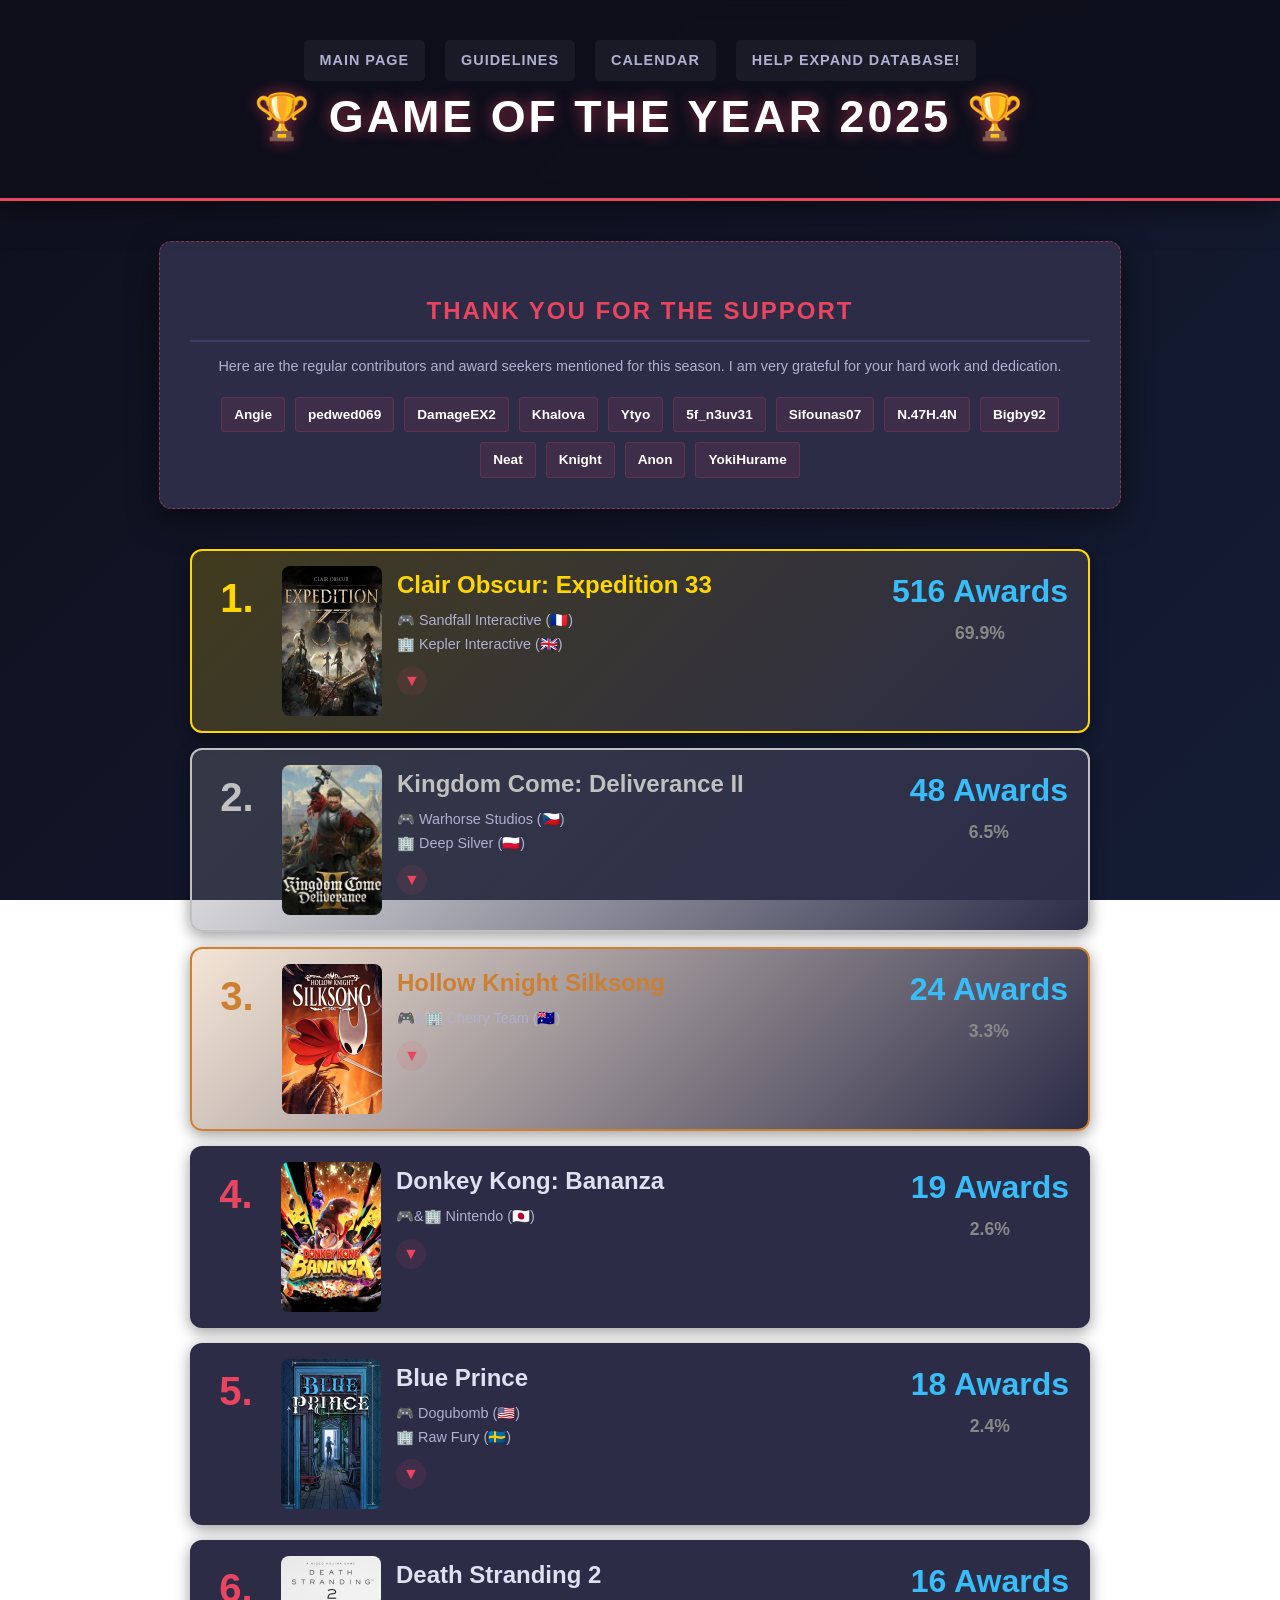
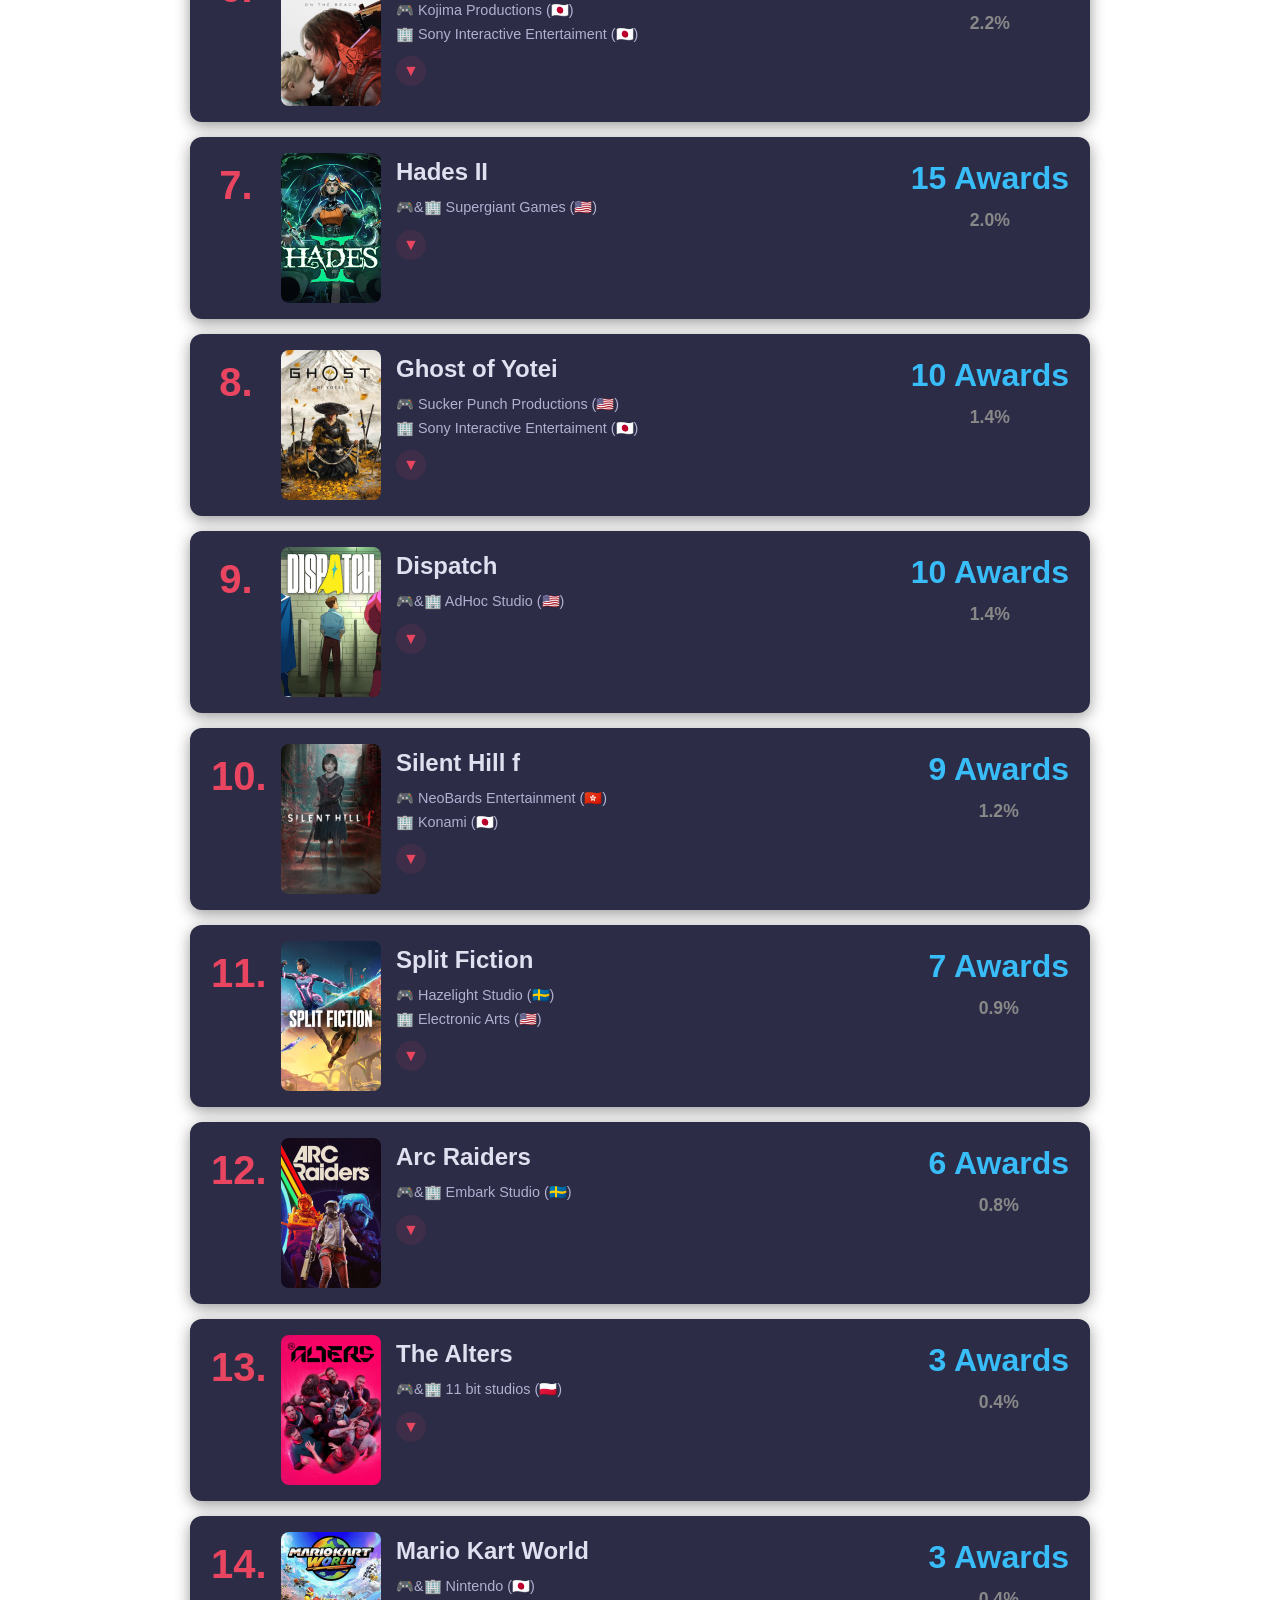
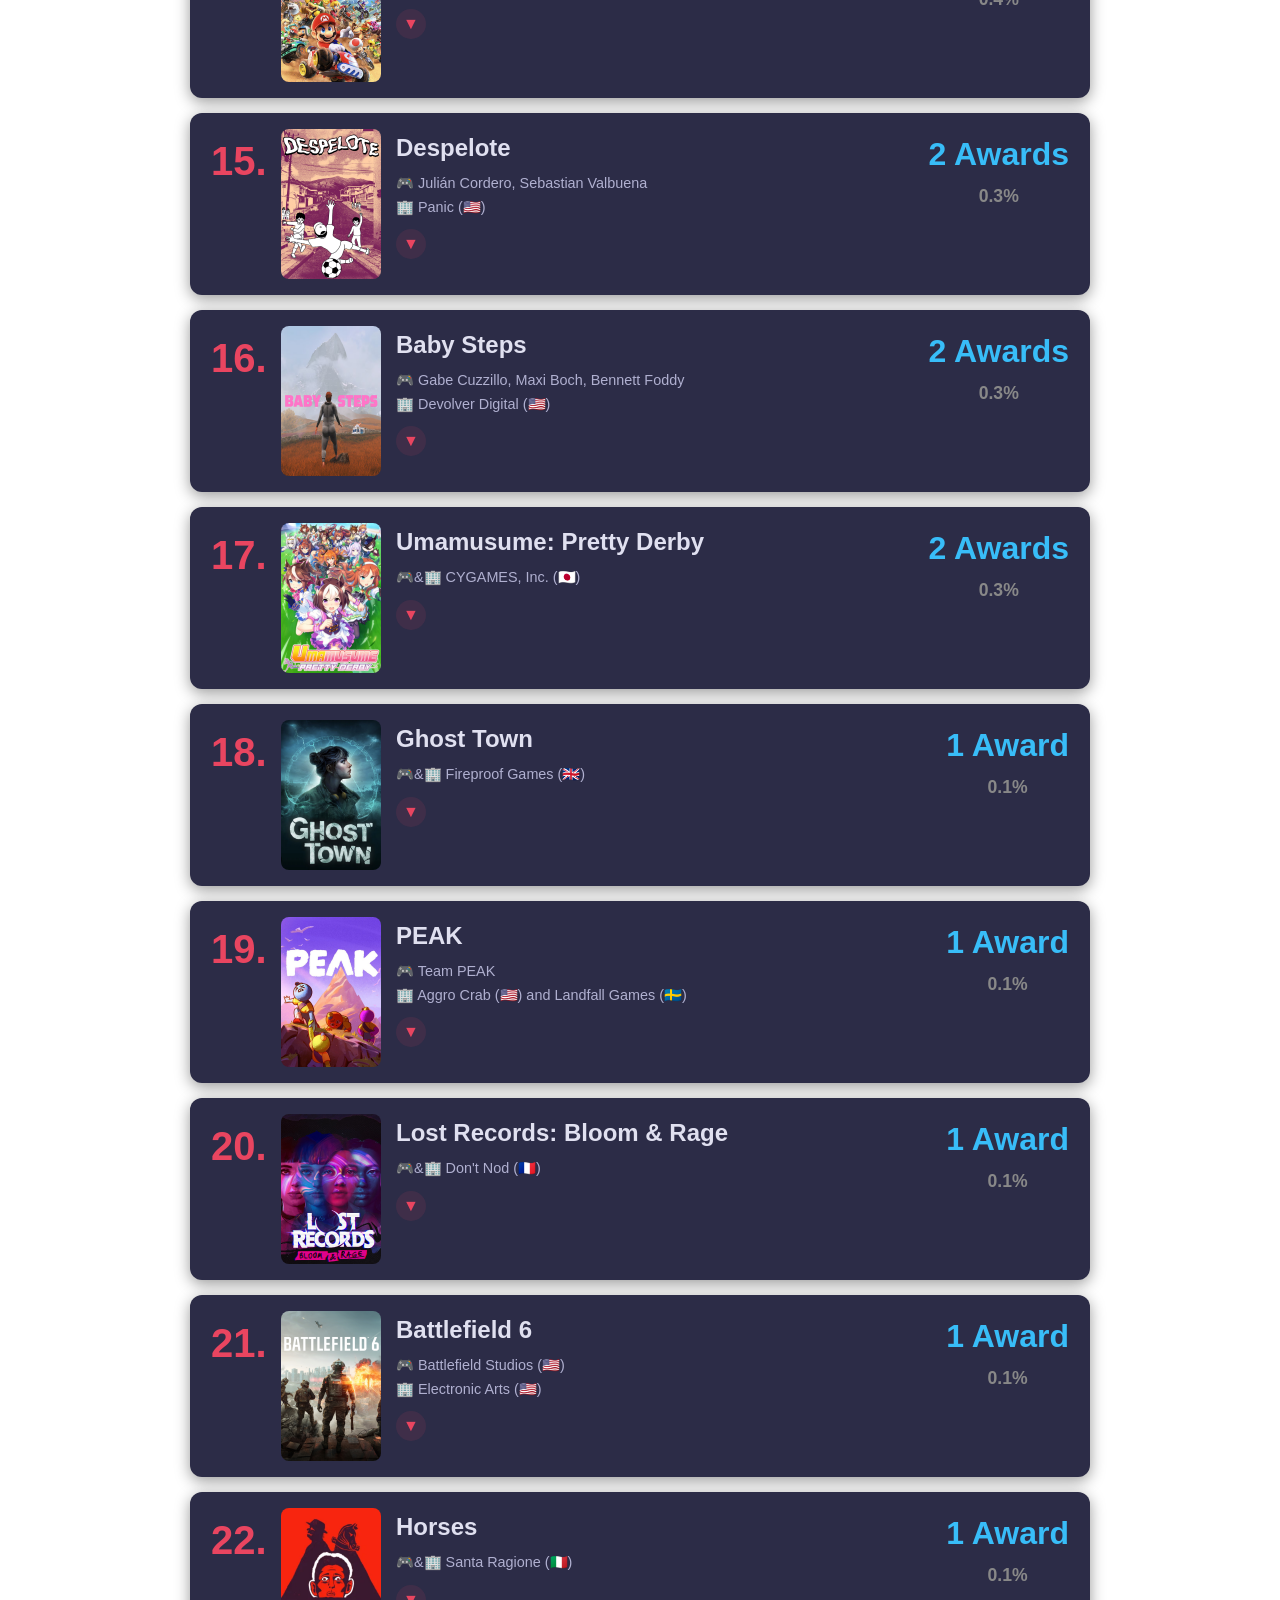
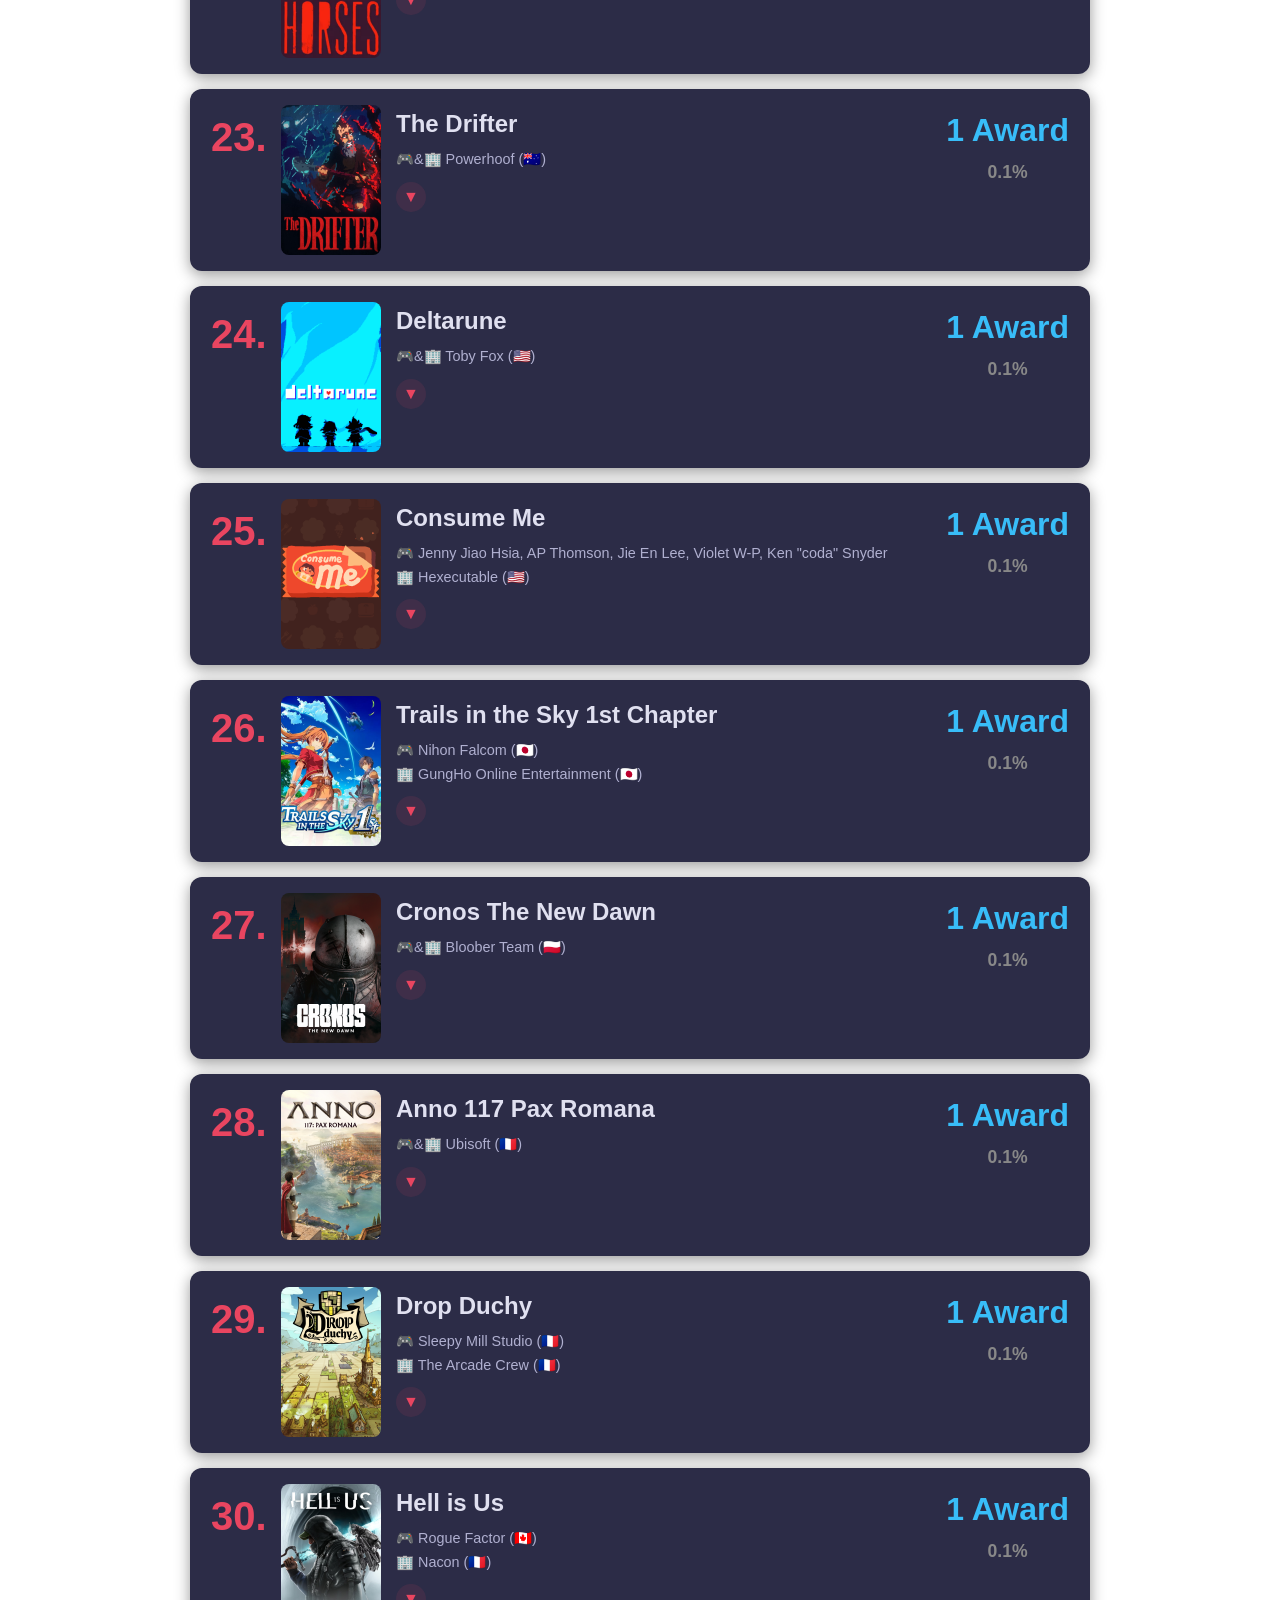
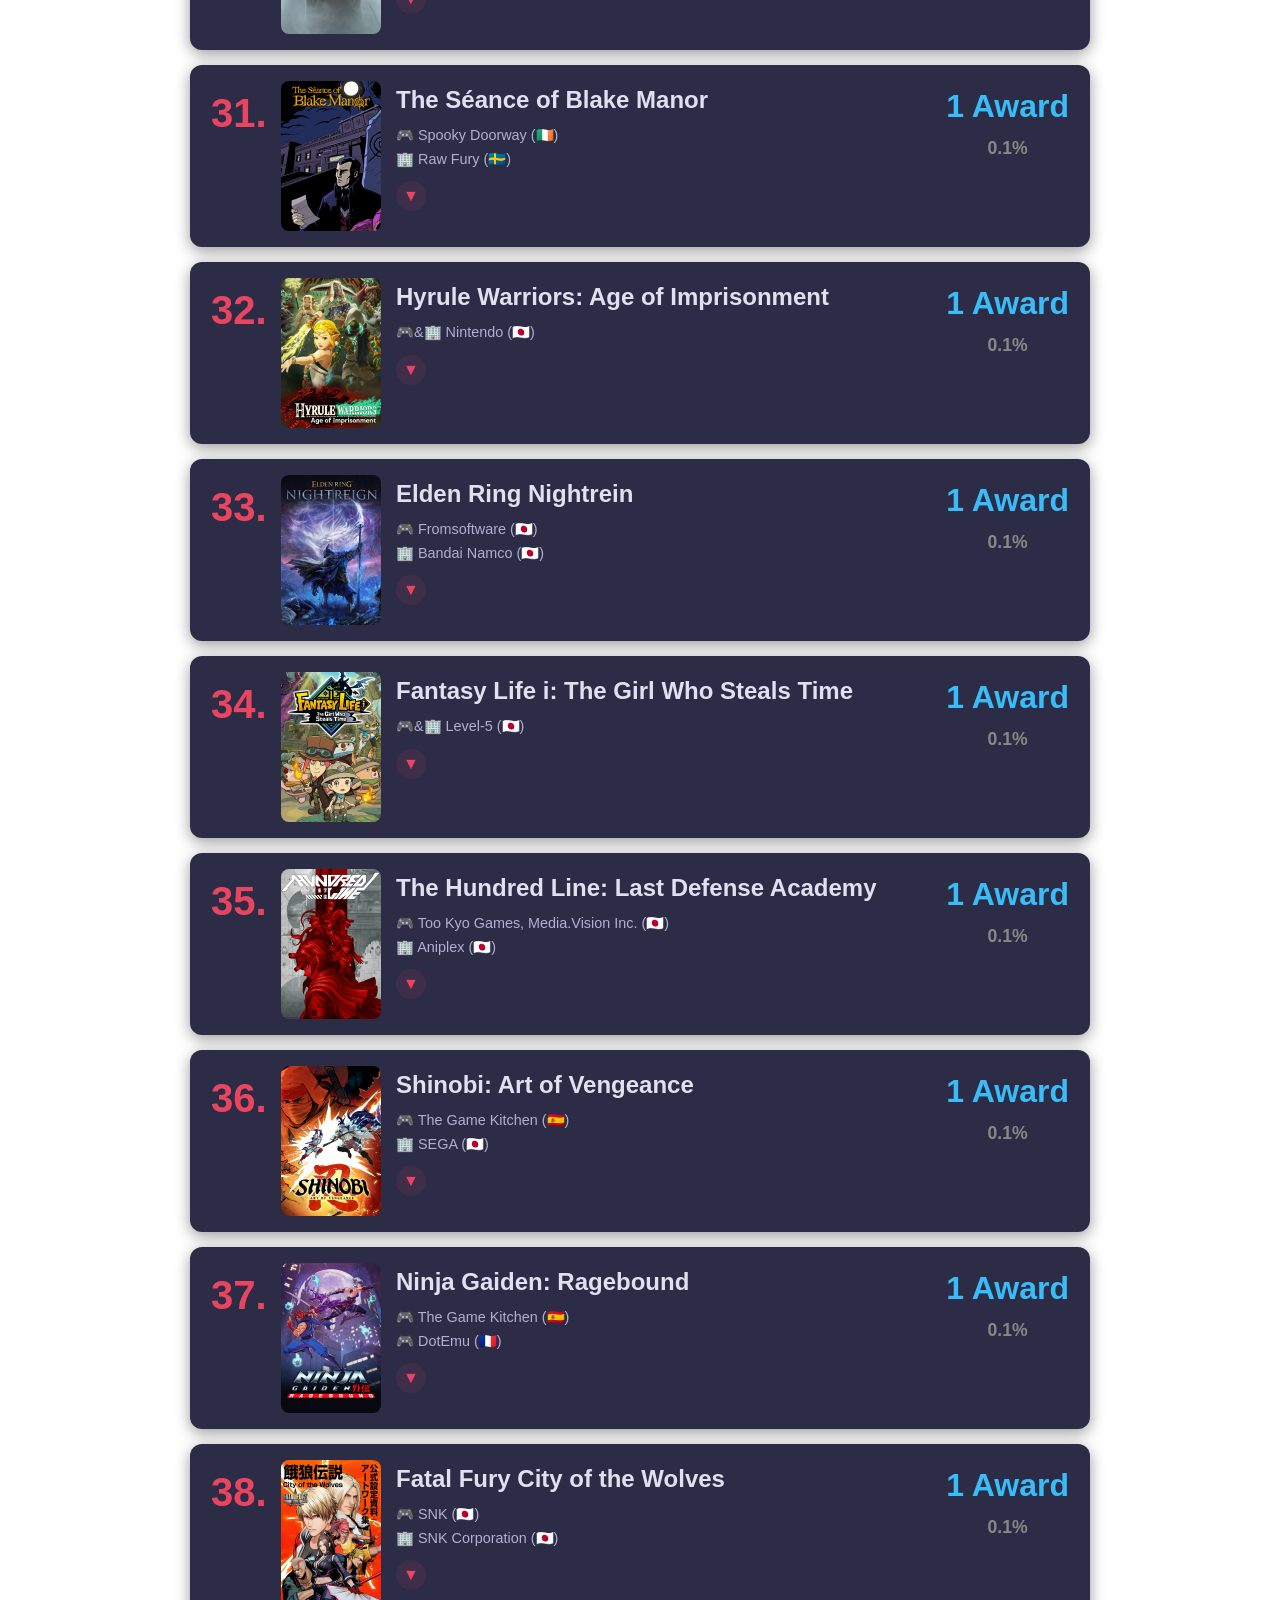
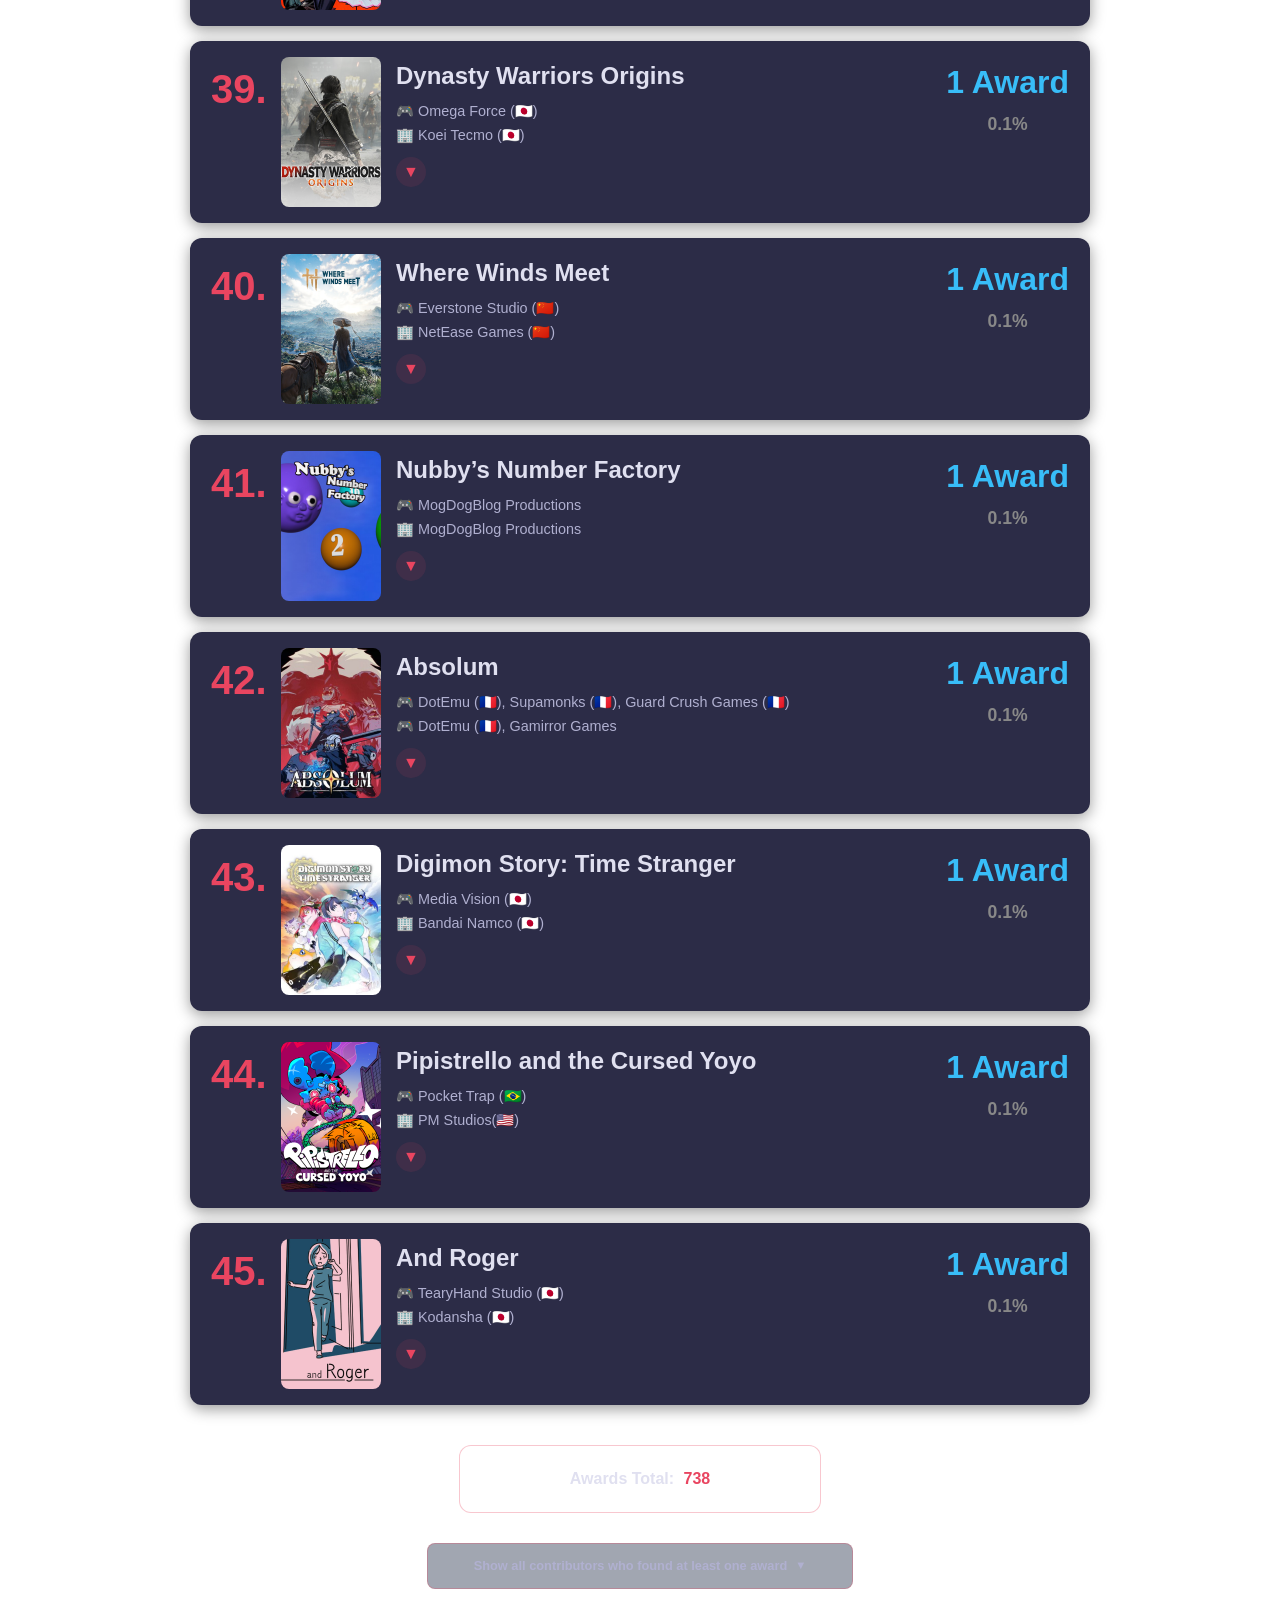
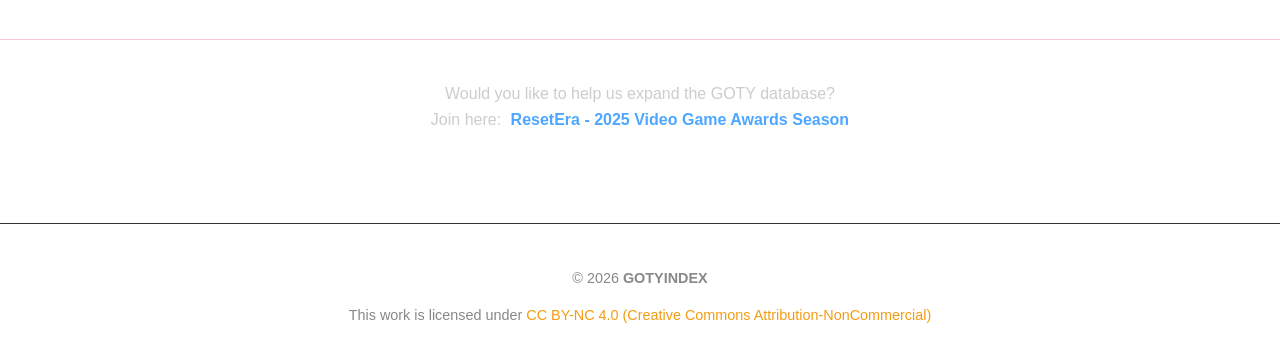
==== commit 2a97cf87: "add CALENDAR button" ====
--- a/2025/index.html
+++ b/2025/index.html
@@ -13,6 +13,7 @@
             <nav class="header-nav">
         <a href="https://gotyindex.github.io/" class="nav-link">Main Page</a>
         <a href="../guidelines" class="nav-link">Guidelines</a>
+        <a href="../calendar" class="nav-link">Calendar</a>
         <a href="../contact" class="nav-link">Help Expand Database!</a>
 
     </nav>
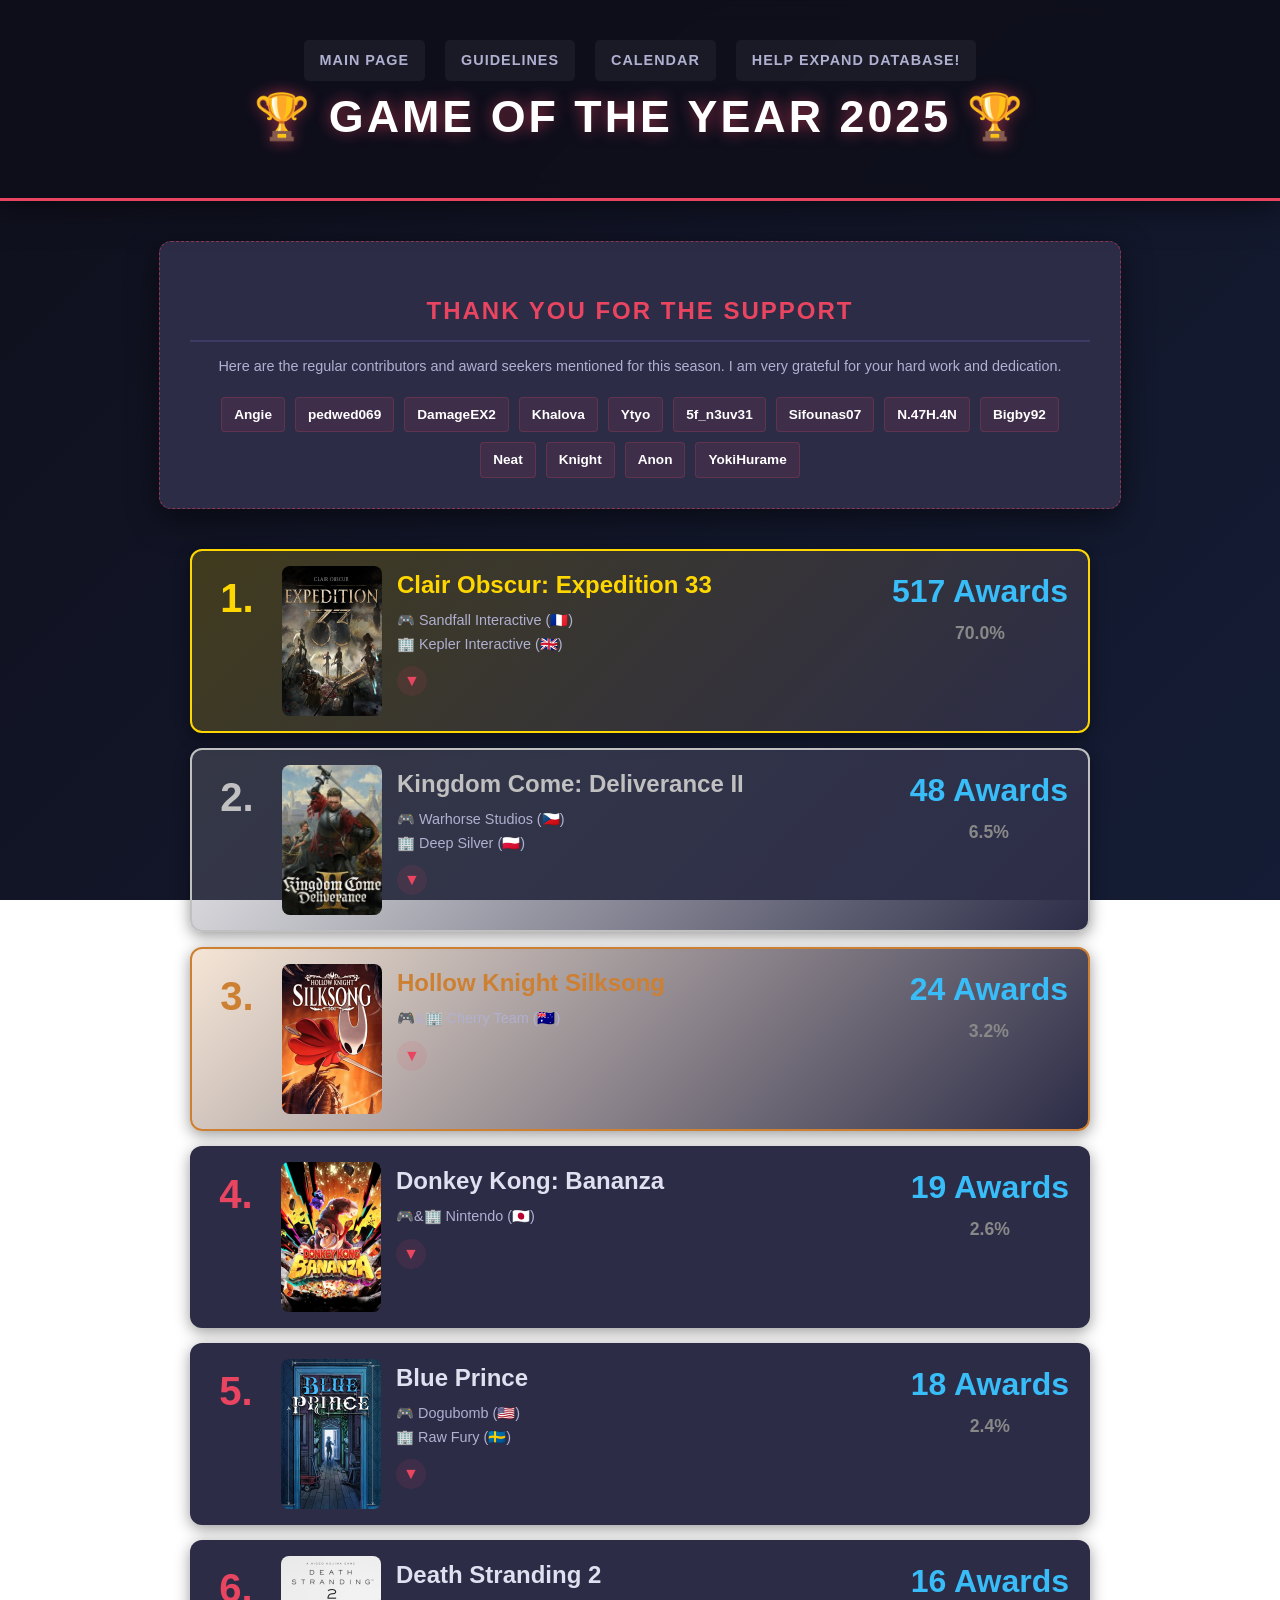
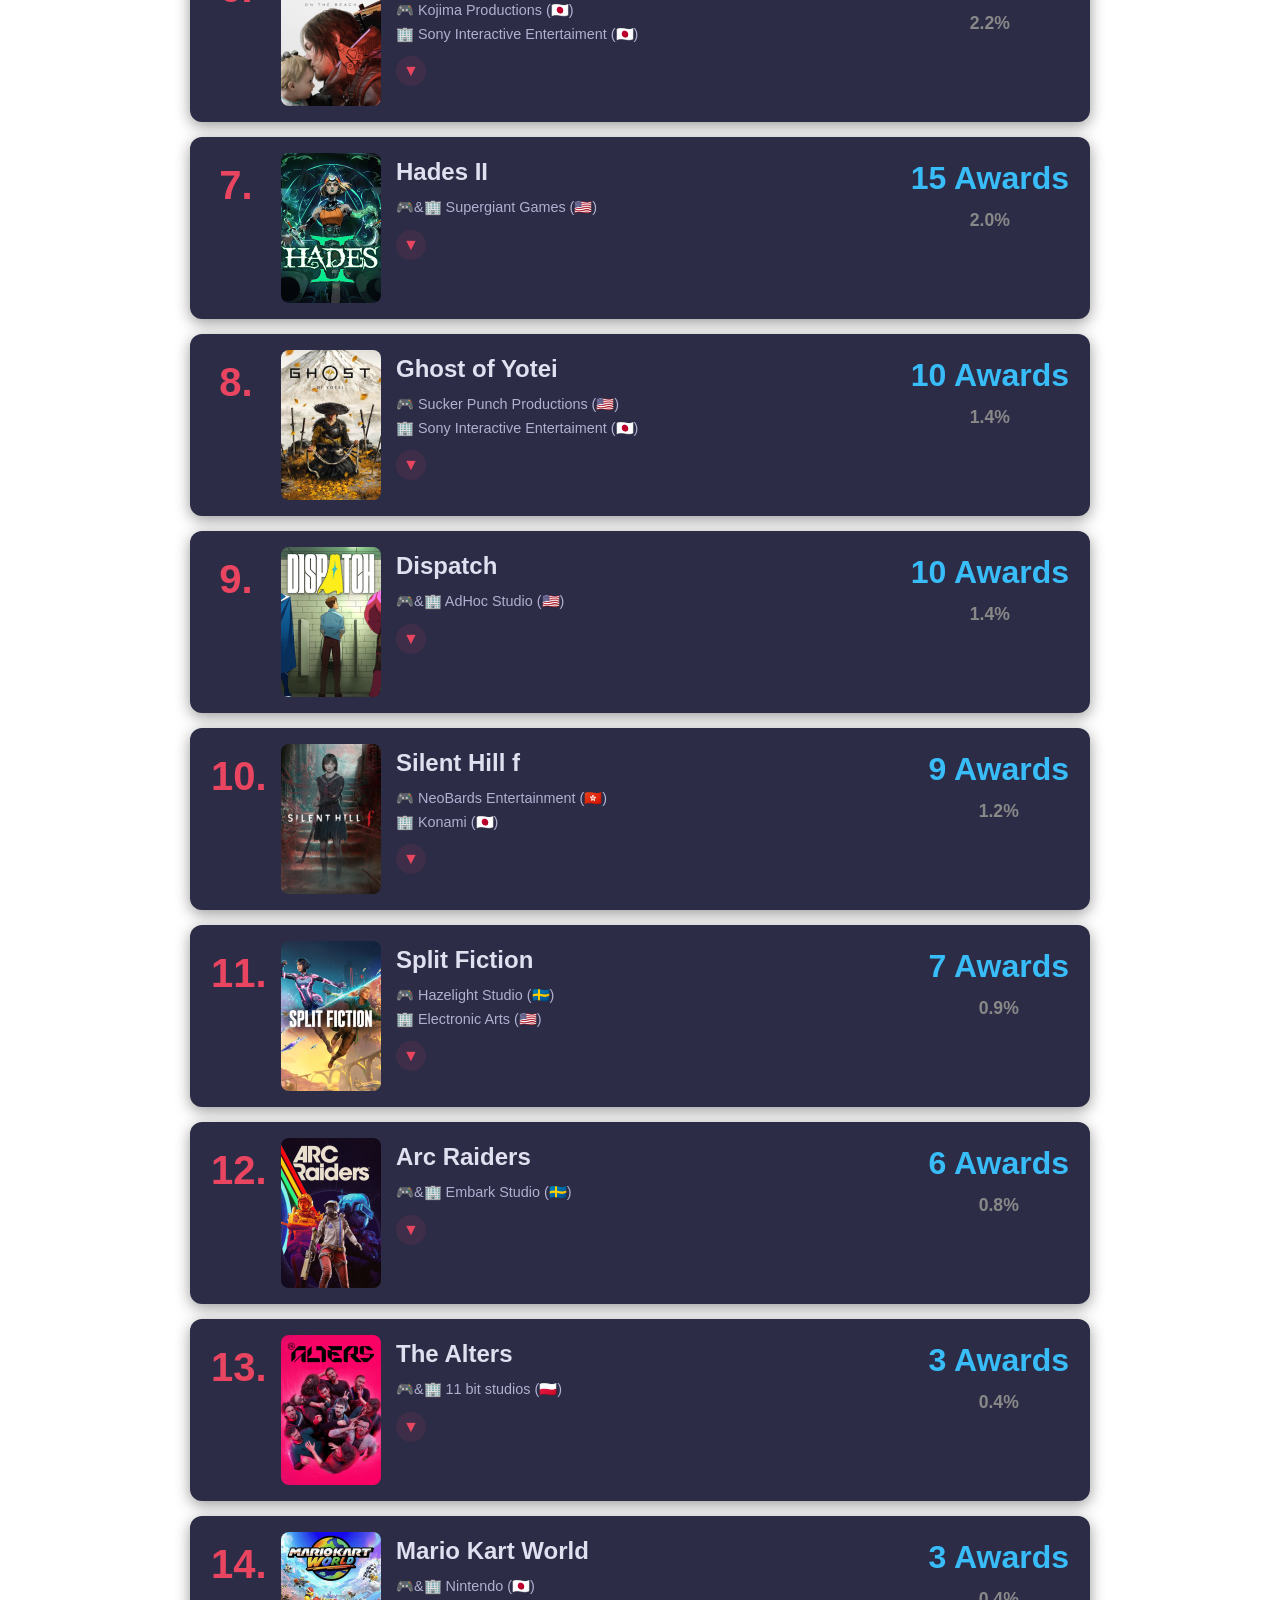
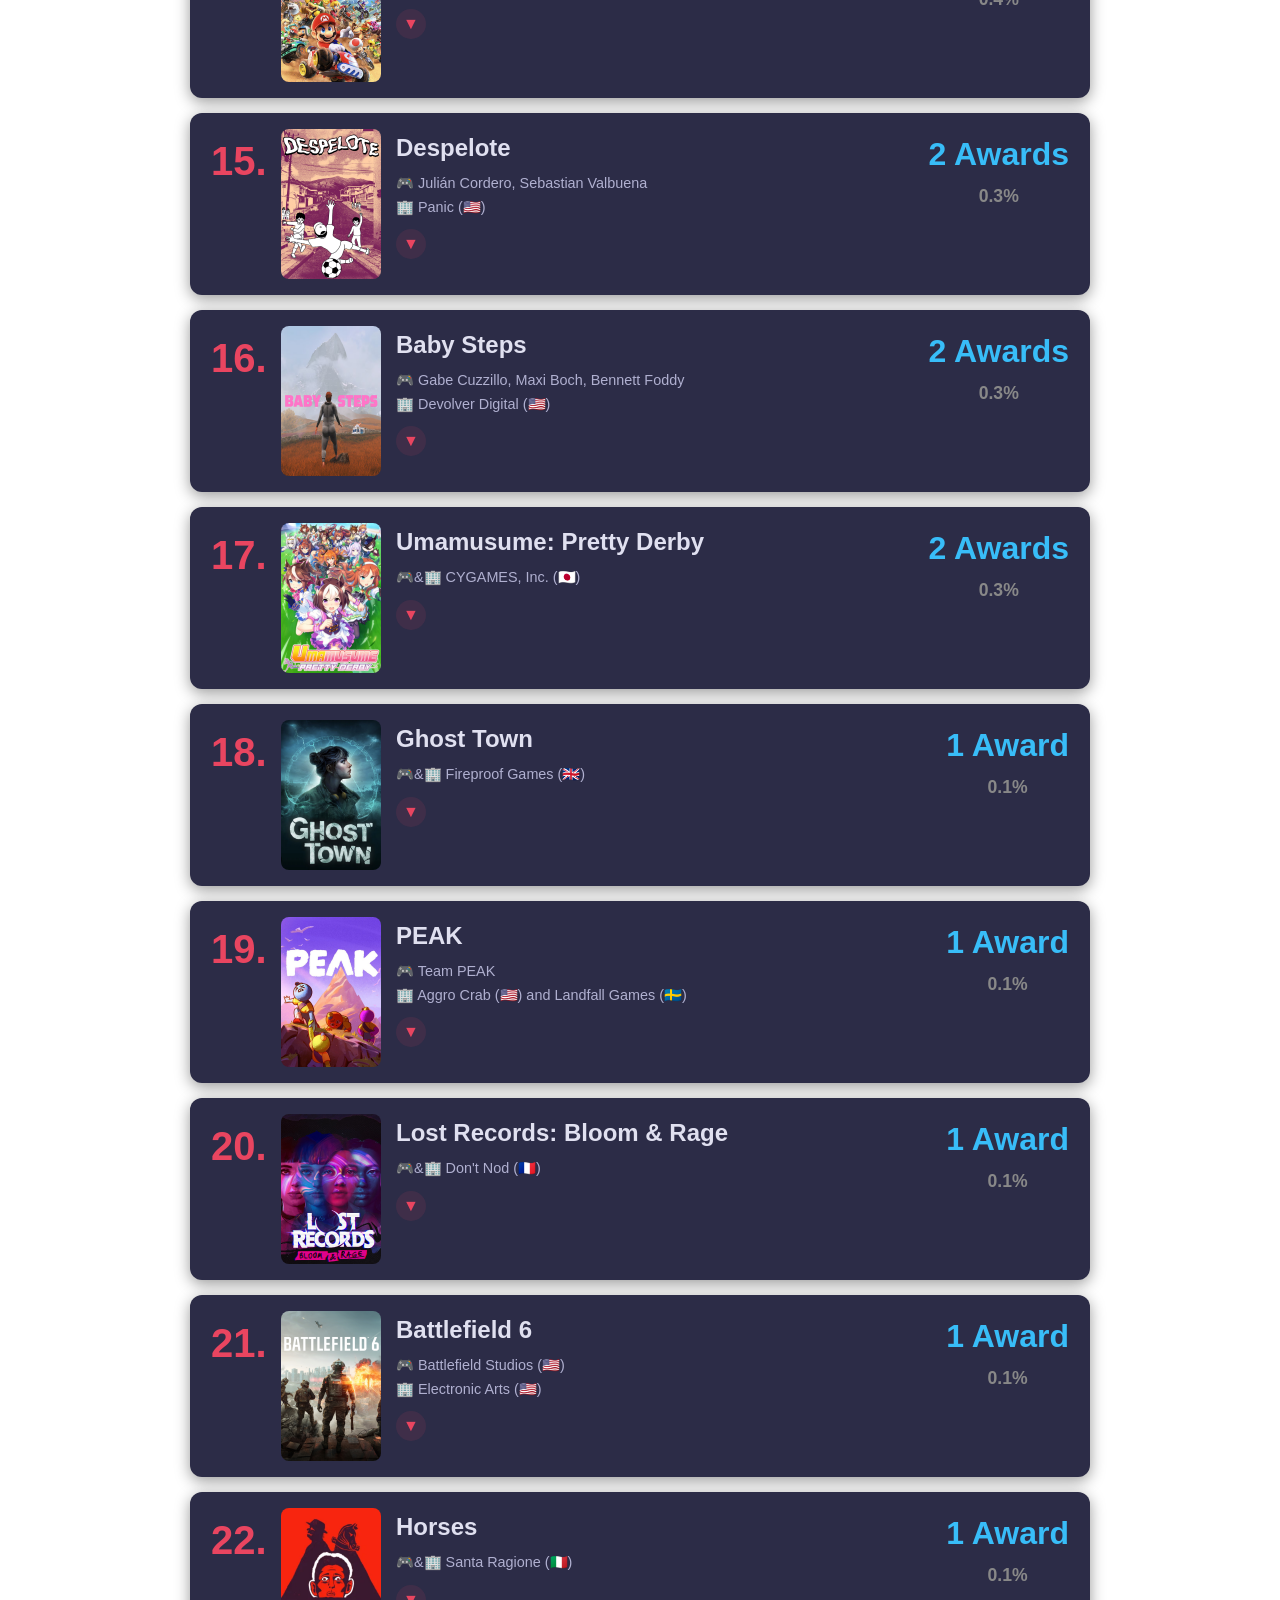
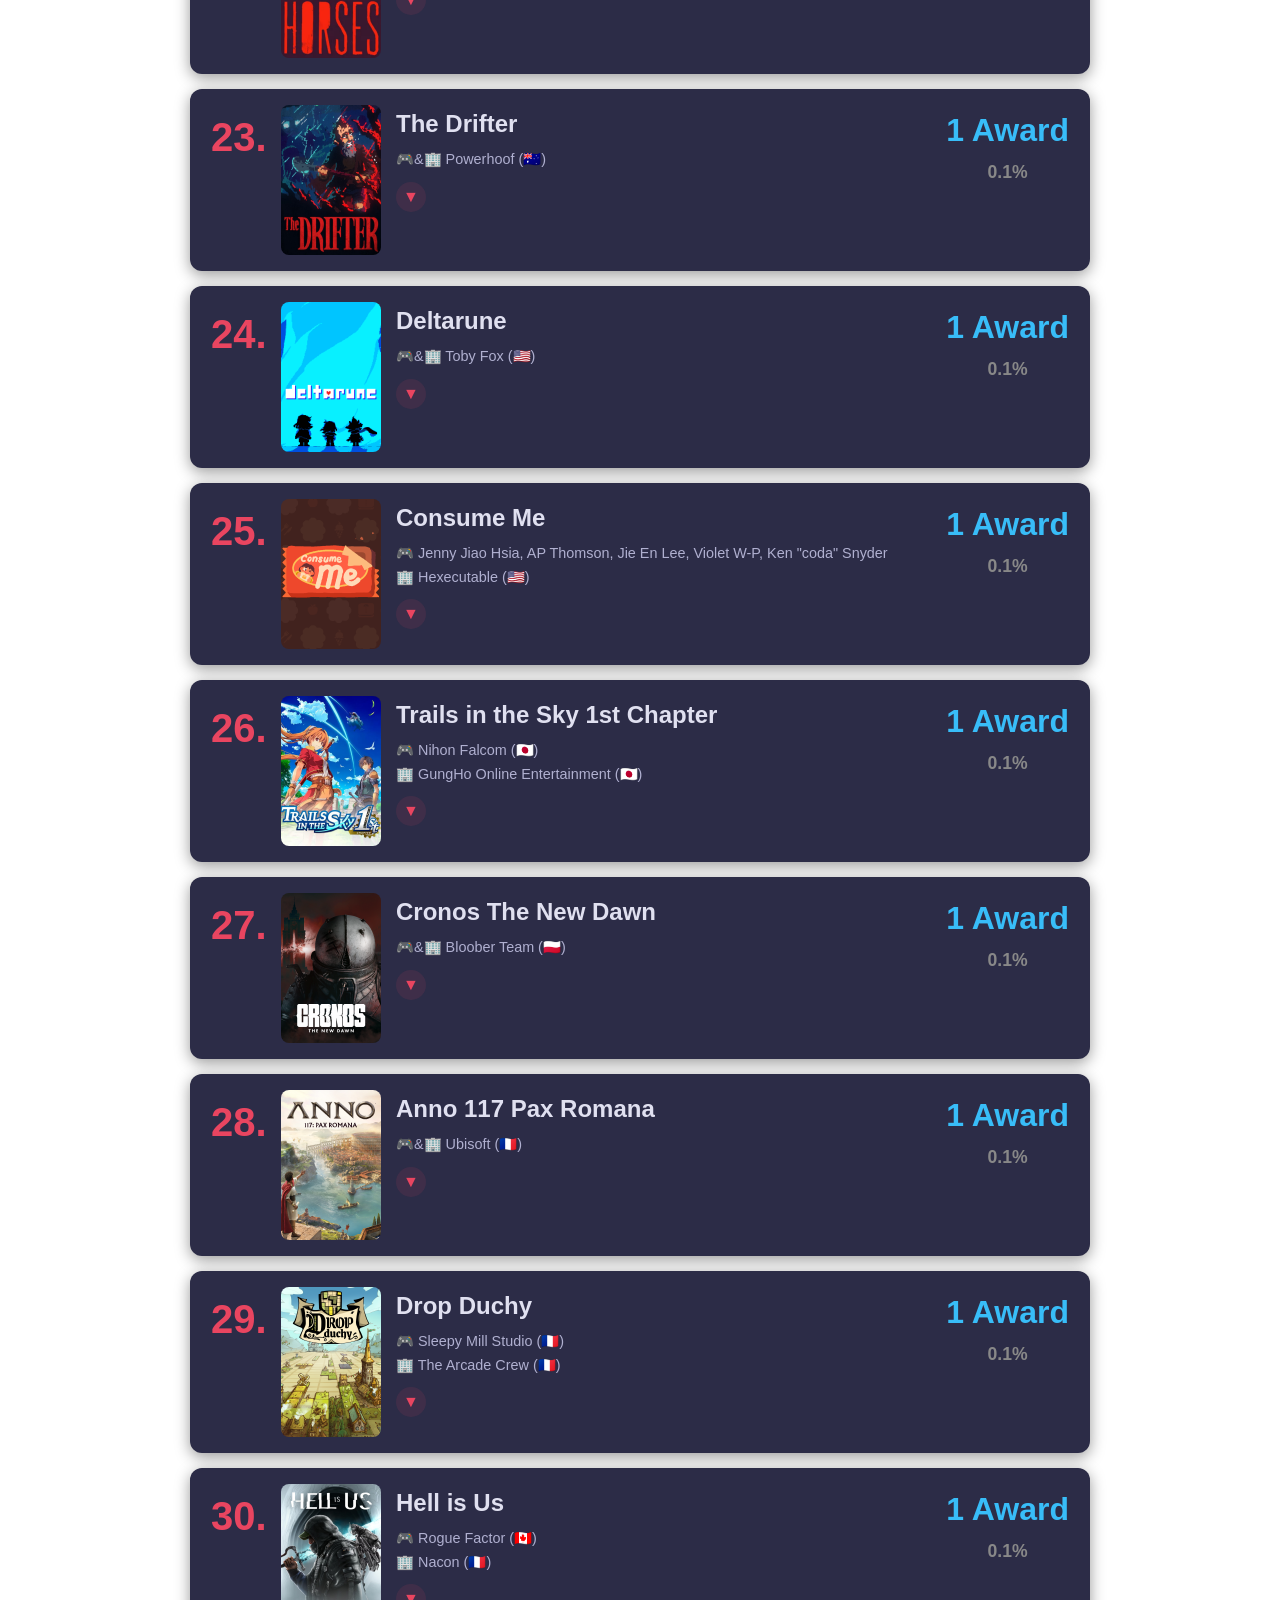
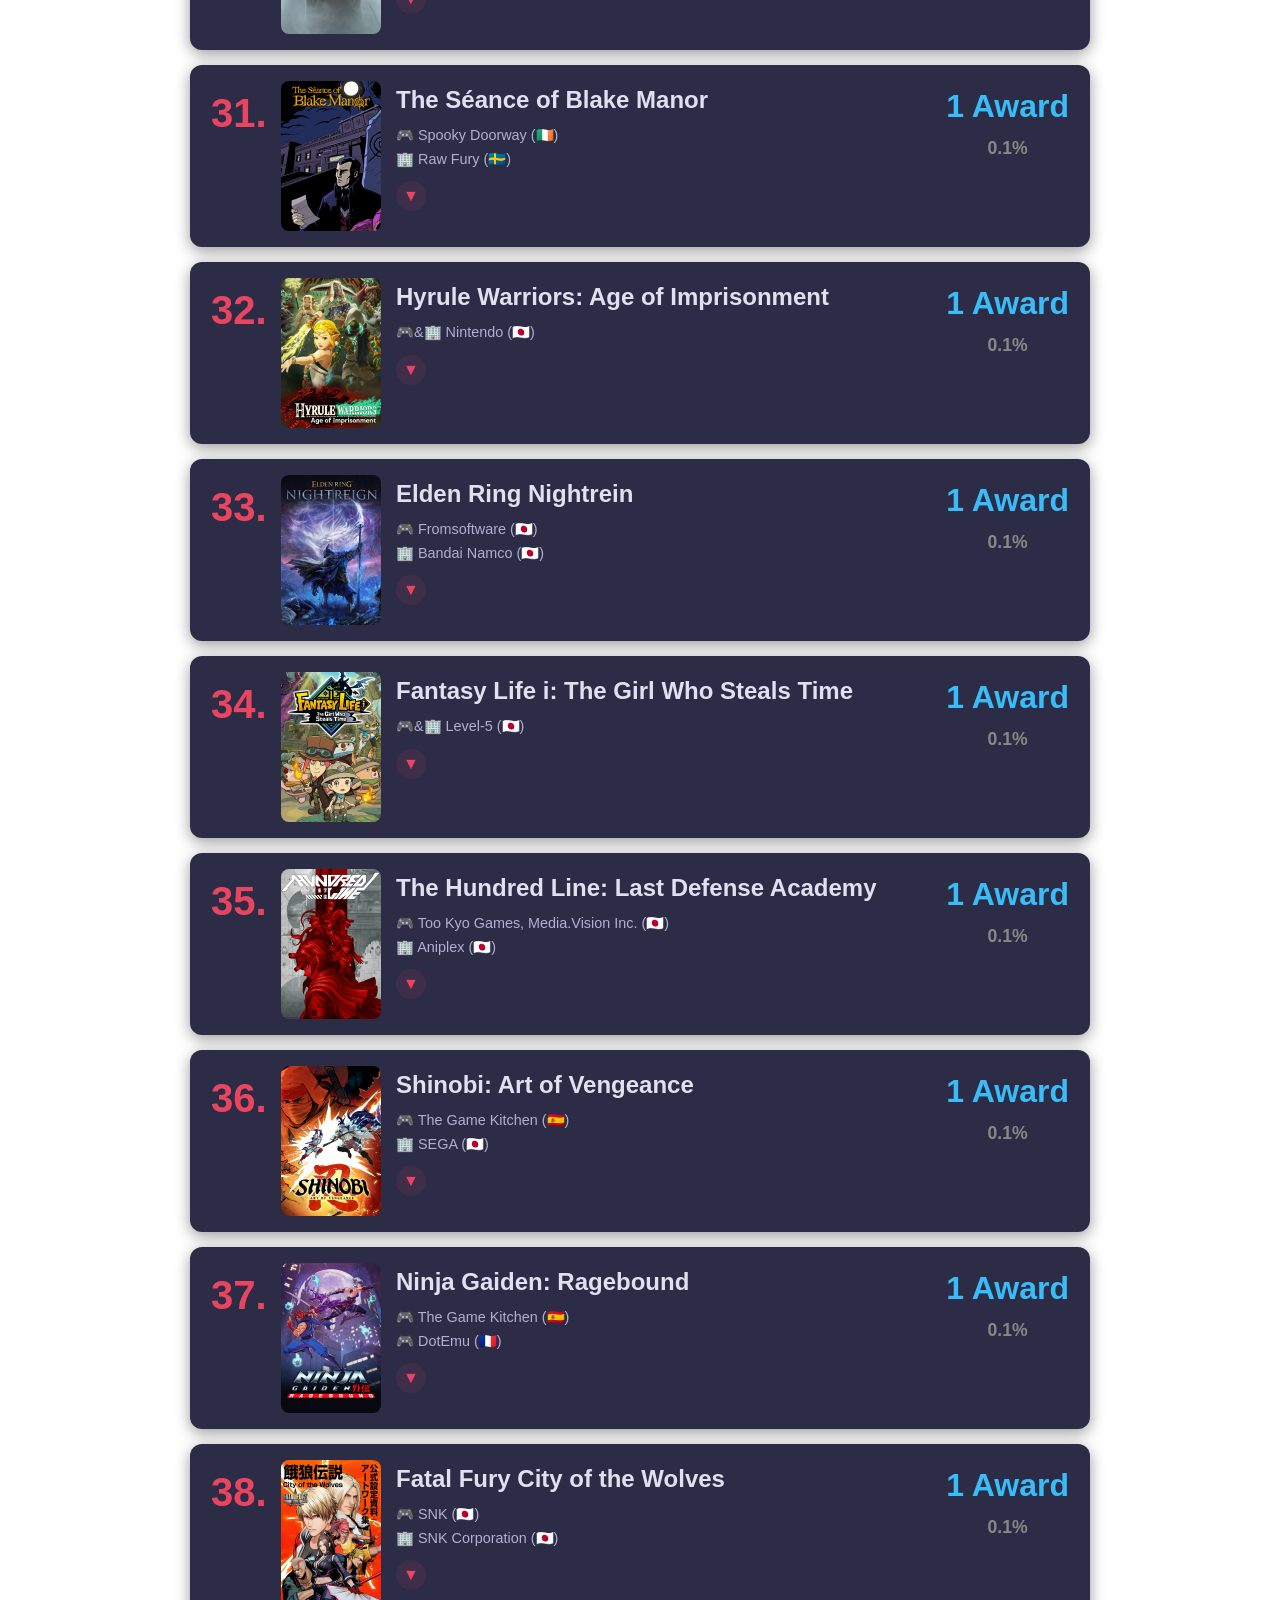
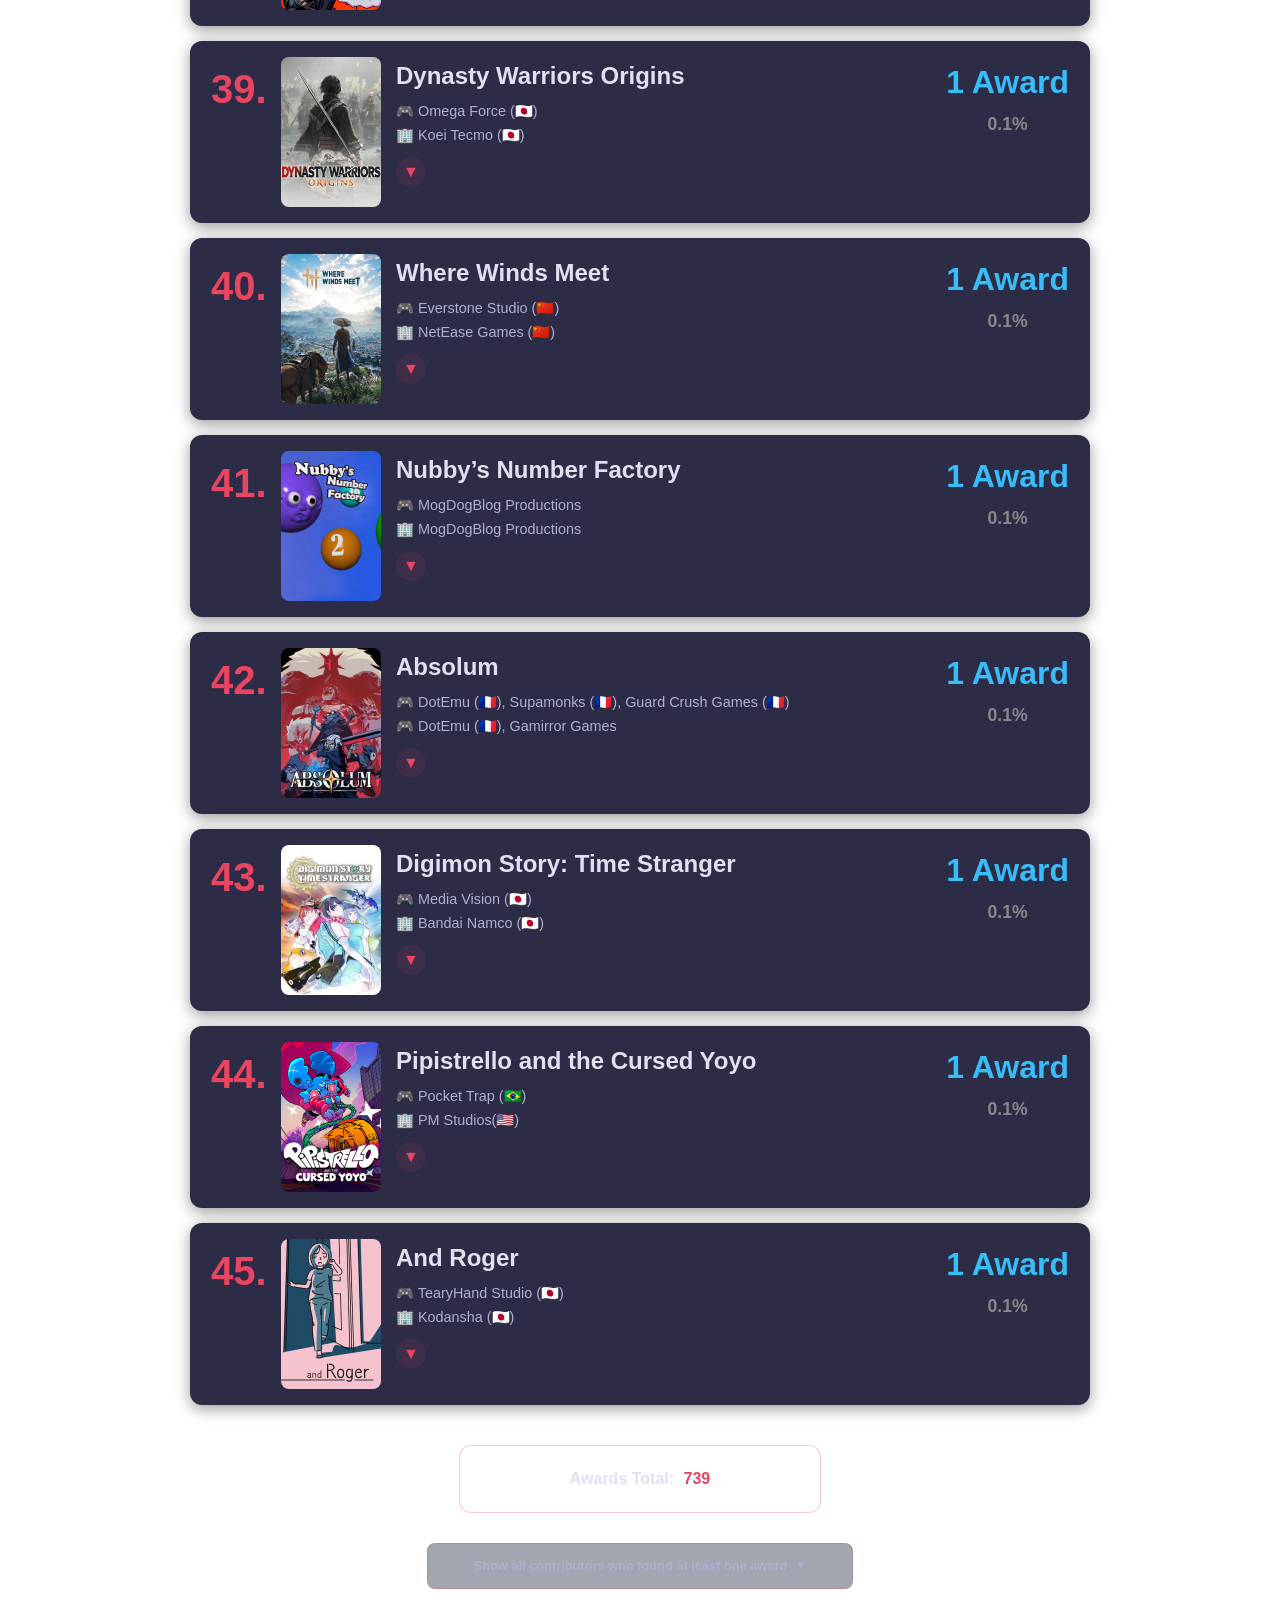
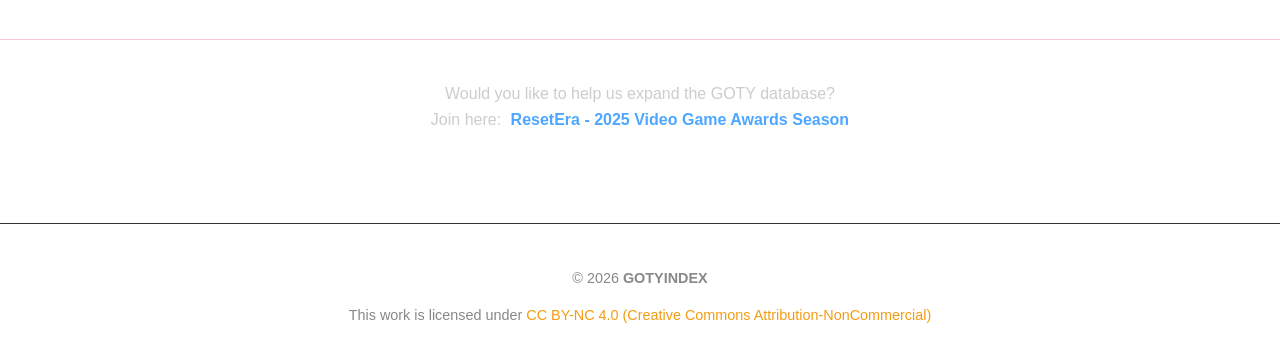
==== commit cba49076: "add Actual Game Awards" ====
--- a/2025/index.html
+++ b/2025/index.html
@@ -577,6 +577,7 @@
                 <li><a href="https://www.youtube.com/watch?t=12751&v=c7xqT6G48_k" target="_blank" class="media-link">gamescom latam 2026 (BR)</a></li>
                 <li><a href="https://www.resetera.com/threads/2025-video-game-awards-season-tracking-and-discussion-thread.1348411/page-98#post-157993252" target="_blank" class="media-link">Develop: Star Awards (UK)</a></li>
                 <li><a href="https://x.com/locusmag/status/2094286854208069749" target="_blank" class="media-link">Hugo Award (US) (Readers Choice)</a></li>
+                <li><a href="https://youtu.be/8vn-_8QPTMg?t=2623" target="_blank" class="media-link">The Actual Game Awardss (US) (Readers Choice)</a></li>
 
             </ol>
        </div>
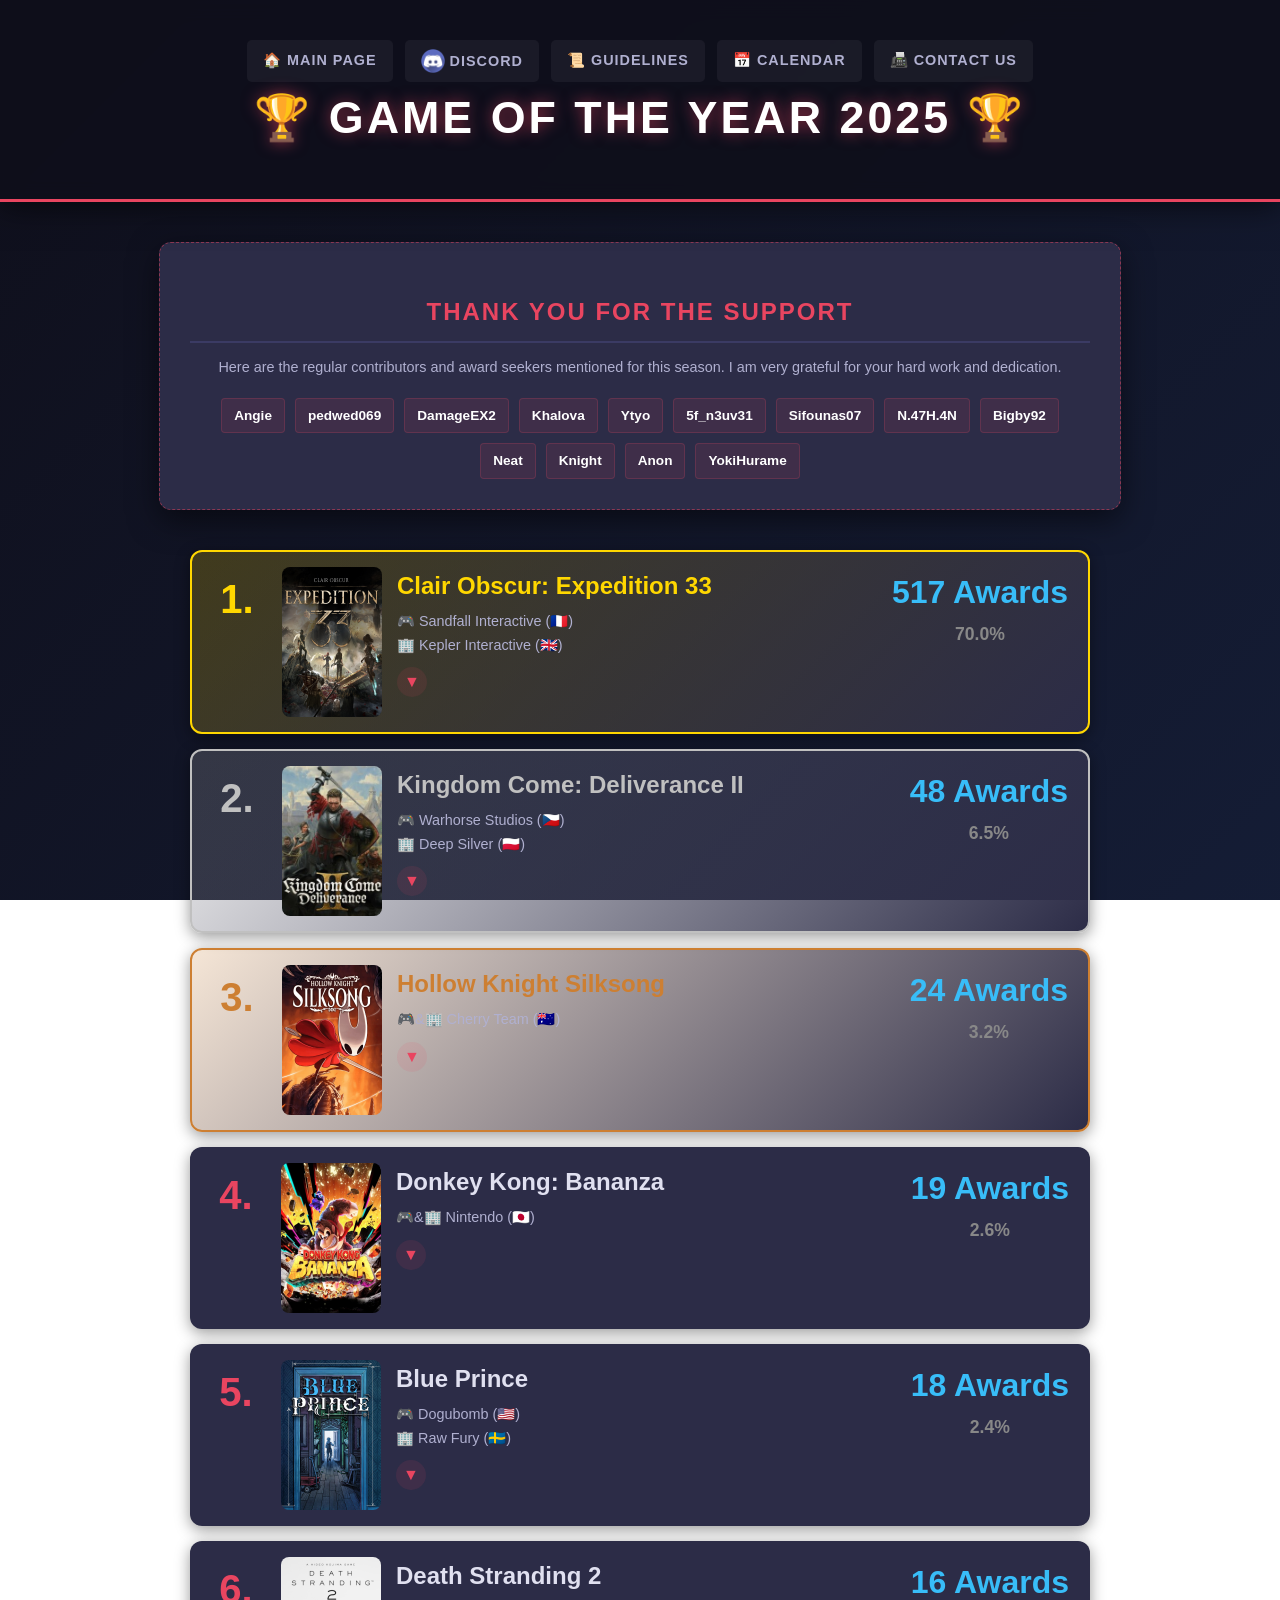
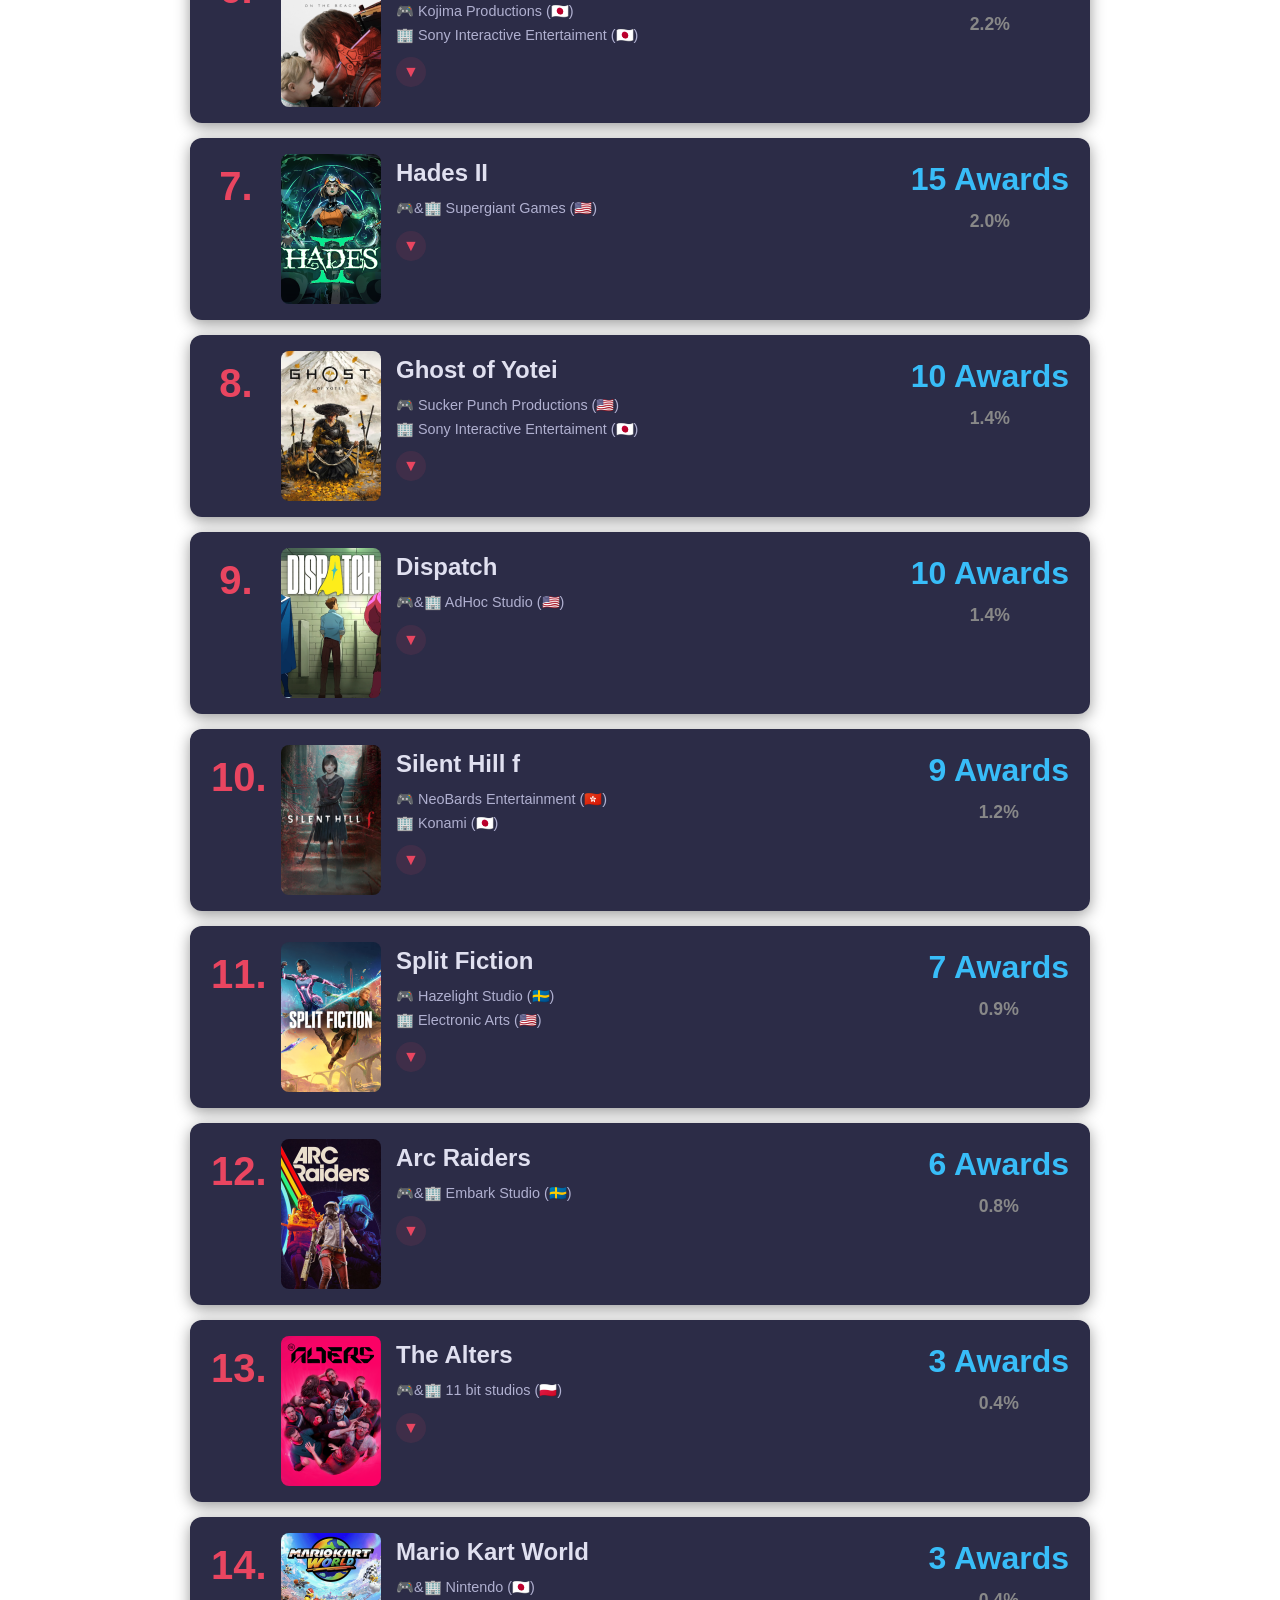
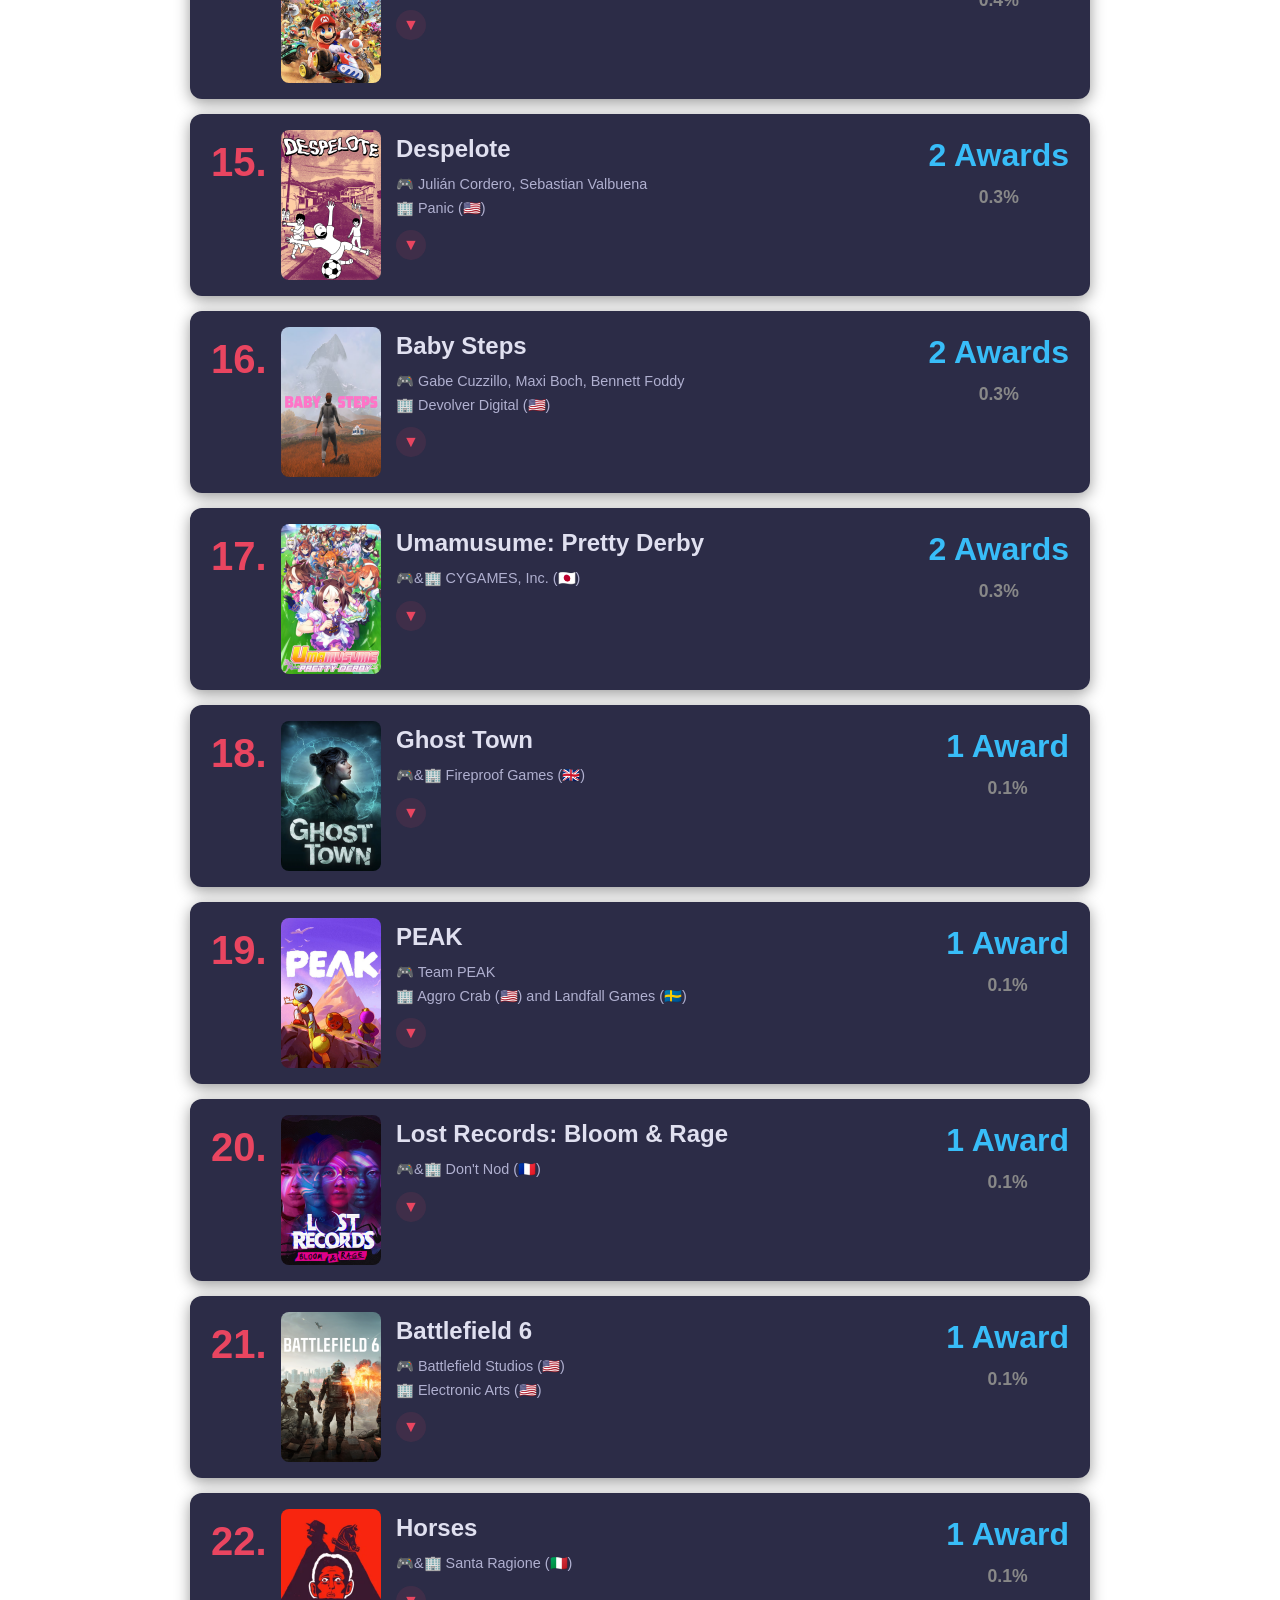
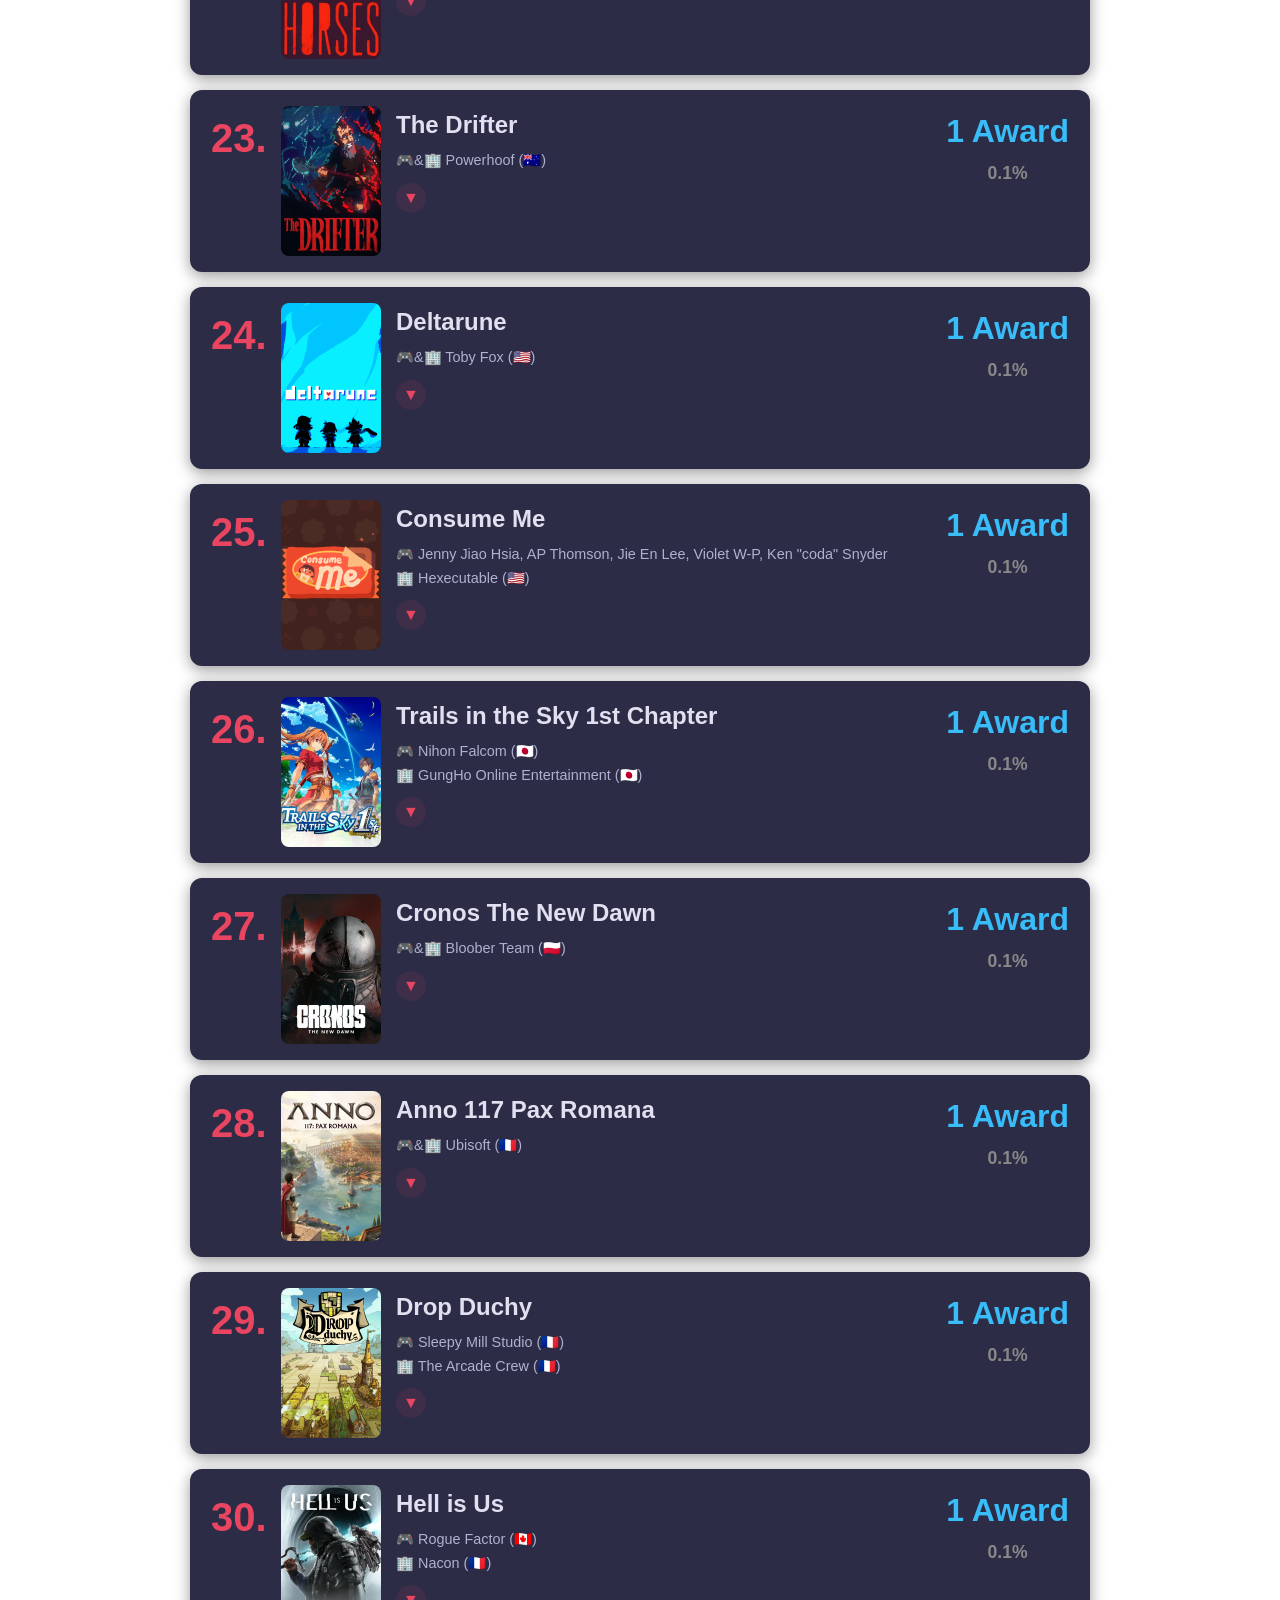
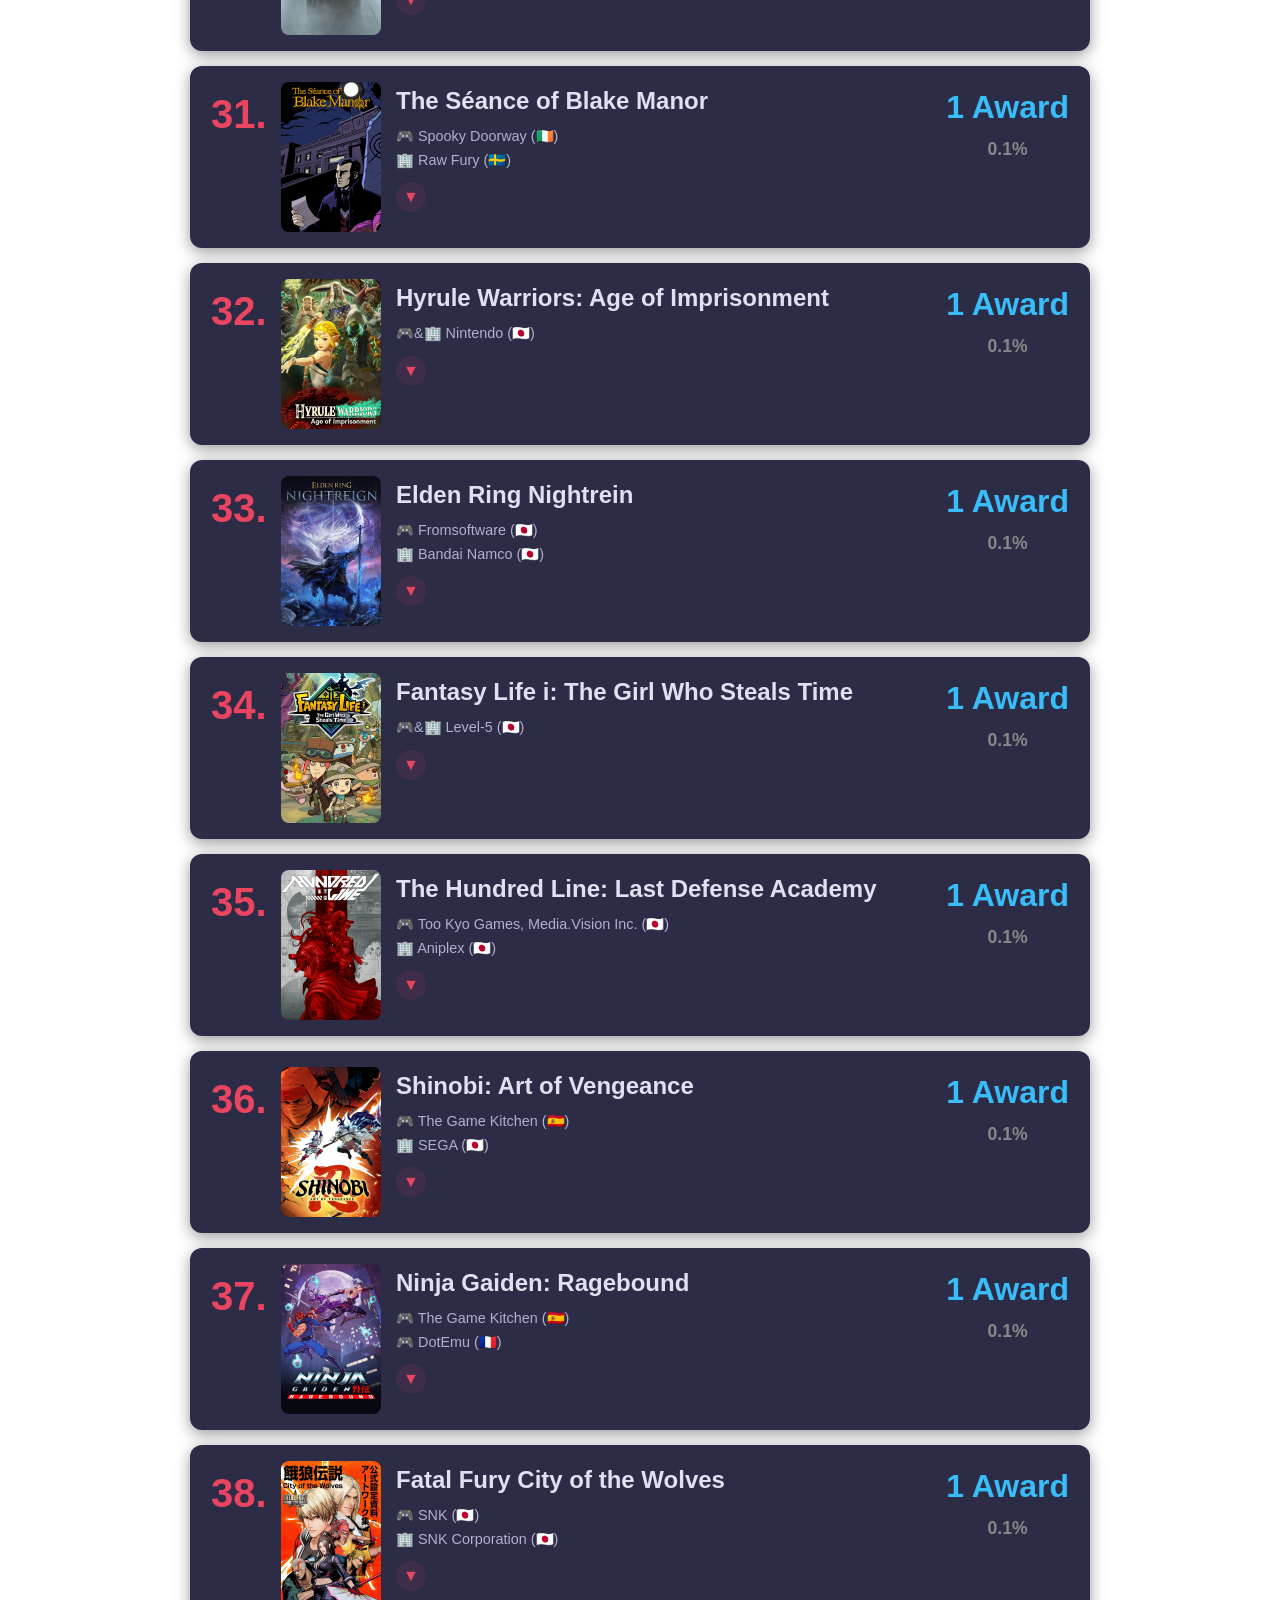
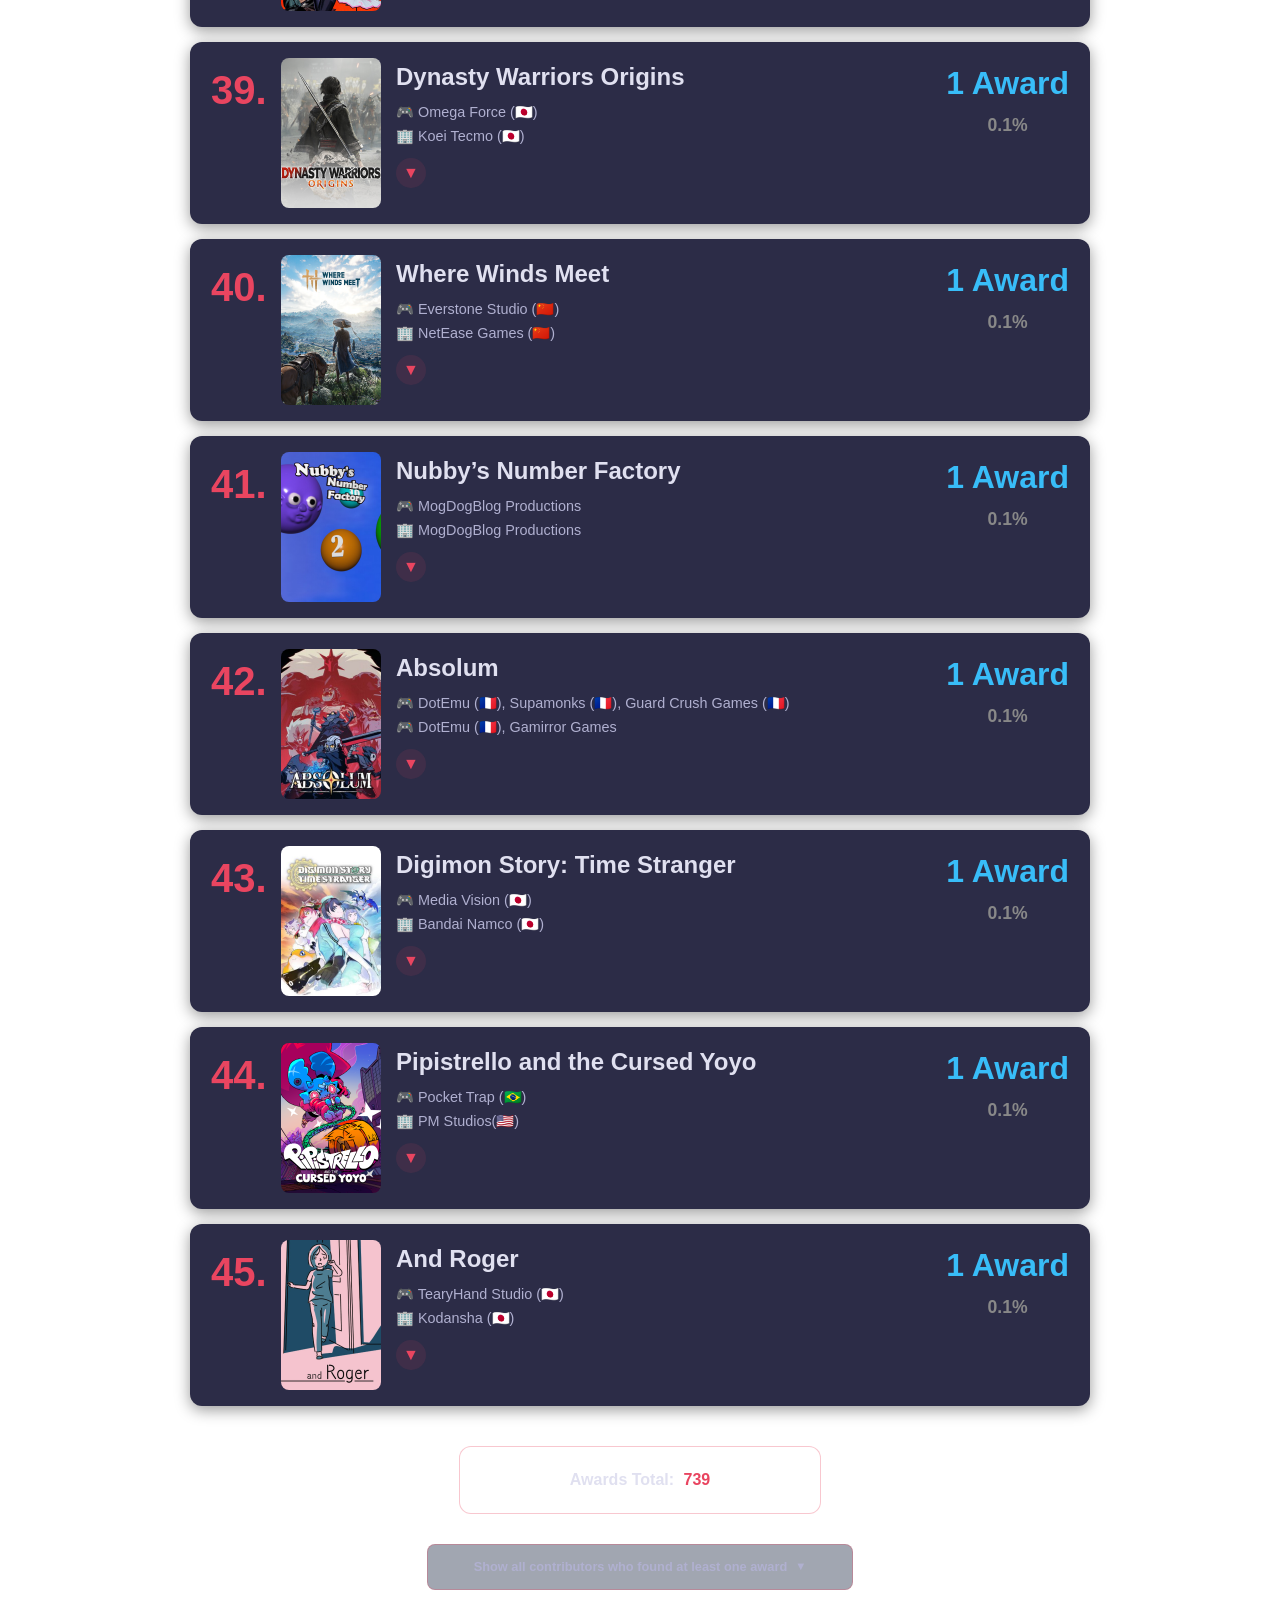
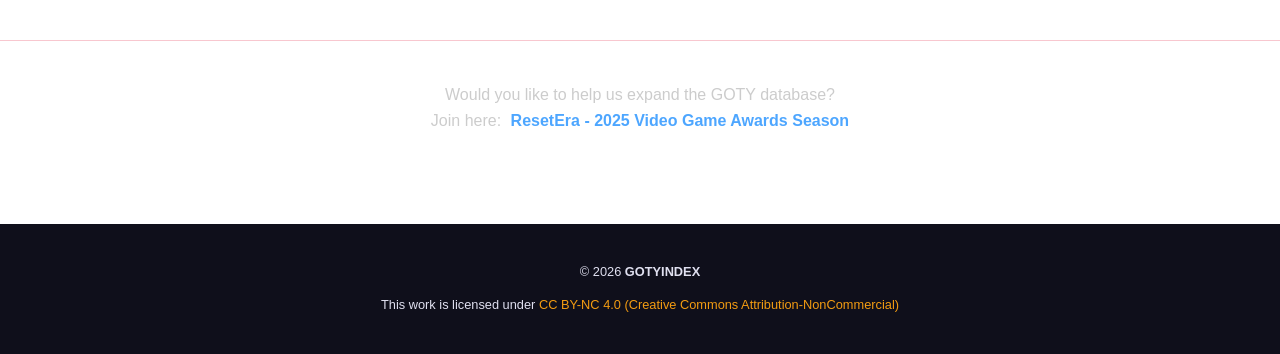
==== commit ebabb6c2: "Edit buttons and header" ====
--- a/2025/index.html
+++ b/2025/index.html
@@ -11,10 +11,12 @@
 <body>
     <header class="main-header">
             <nav class="header-nav">
-        <a href="https://gotyindex.github.io/" class="nav-link">Main Page</a>
-        <a href="../guidelines" class="nav-link">Guidelines</a>
-        <a href="../calendar" class="nav-link">Calendar</a>
-        <a href="../contact" class="nav-link">Help Expand Database!</a>
+        <a href="https://gotyindex.github.io/" class="nav-link">🏠 Main Page</a>
+        <a href="https://discord.gg/afFGZg6pcJ" class="nav-link"><img src="../img/icon-discord.png" alt="" class="nav-icon"> Discord</a>
+        <a href="guidelines" class="nav-link">📜 Guidelines</a>
+        <a href="../calendar" class="nav-link">📅 Calendar</a>
+        <a href="contact" class="nav-link">📠 Contact Us</a>
+    </nav>
 
     </nav>
         <h1>🏆 Game of the Year 2025 🏆</h1>
@@ -1809,9 +1811,7 @@
     document.addEventListener('DOMContentLoaded', sortGamesByAwards);
 </script>
     </main>
-<hr style="margin-top: 50px; border: 0; border-top: 1px solid #333;">
-
-<footer style="text-align: center; padding: 20px; font-size: 0.9em; color: #888;">
+<footer class="main-footer">
     <p>© 2026 <strong>GOTYINDEX</strong></p>
     <p>
         This work is licensed under 
--- a/style.css
+++ b/style.css
@@ -49,7 +49,7 @@
 .header-nav {
     display: flex;
     justify-content: center;
-    gap: 20px;
+    gap: 12px;
     flex-wrap: wrap;
     text-align: center;
 }
@@ -74,6 +74,14 @@
     border-color: #e94560;
     text-shadow: 0 0 10px rgba(233, 69, 96, 0.5);
 }
+
+.header-nav .nav-icon {
+    width: 24px;  /* Velikost ikony */
+    height: 24px;
+    object-fit: contain;
+    vertical-align: -7px; 
+}
+
 
 /* ========================================= */
 /* 3. ŽEBŘÍČEK A INTERAKTIVNÍ ANIMACE        */
@@ -559,4 +567,4 @@
 
 .percentage-label { display: block; font-size: 0.55em; color: #888; margin-top: 2px; align-items: center; text-align: center; }
 .total-stats-box { text-align: center; padding: 20px; background: rgba(255, 255, 255, 0.05); border: 1px solid rgba(233, 69, 96, 0.3); border-radius: 12px; margin: 30px auto; max-width: 320px; font-weight: bold; }
-.total-stats-box span { color: #e94560; margin-left: 5px; }+.total-stats-box span { color: #e94560; margin-left: 5px; }
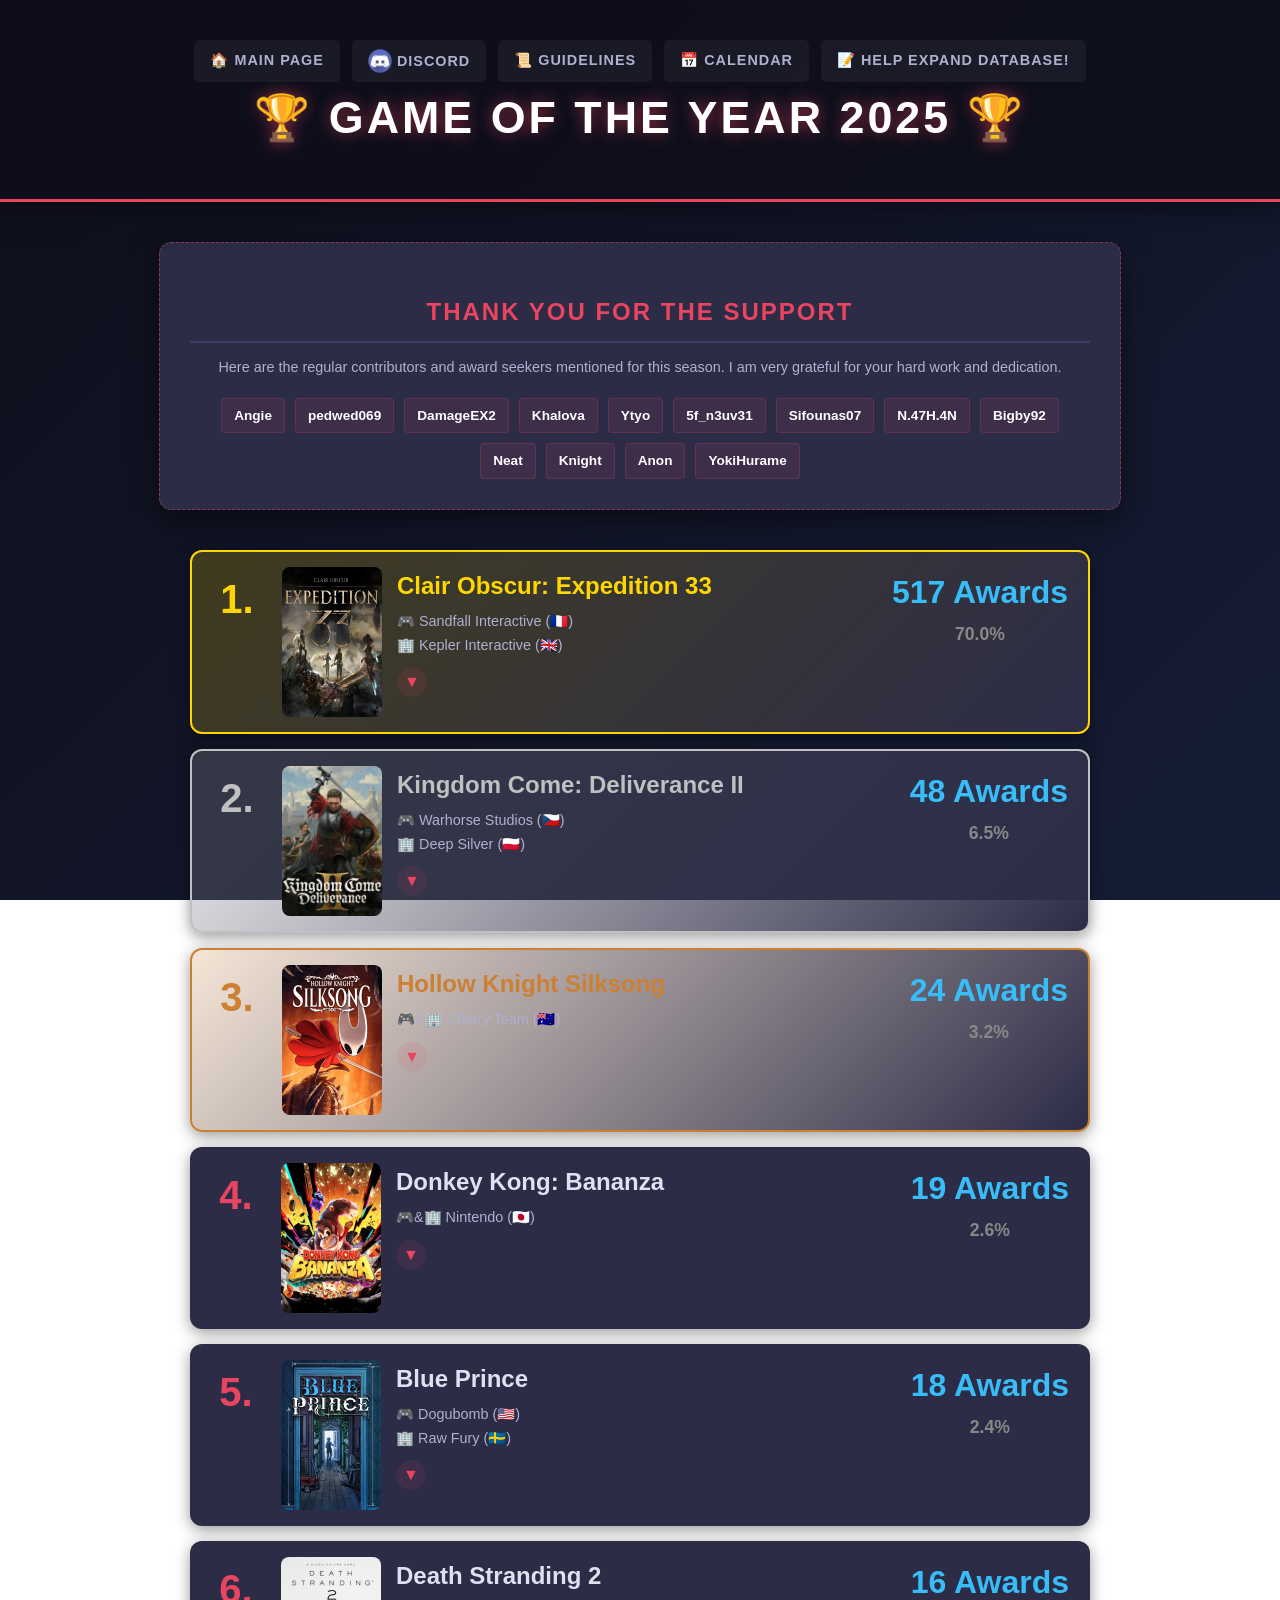
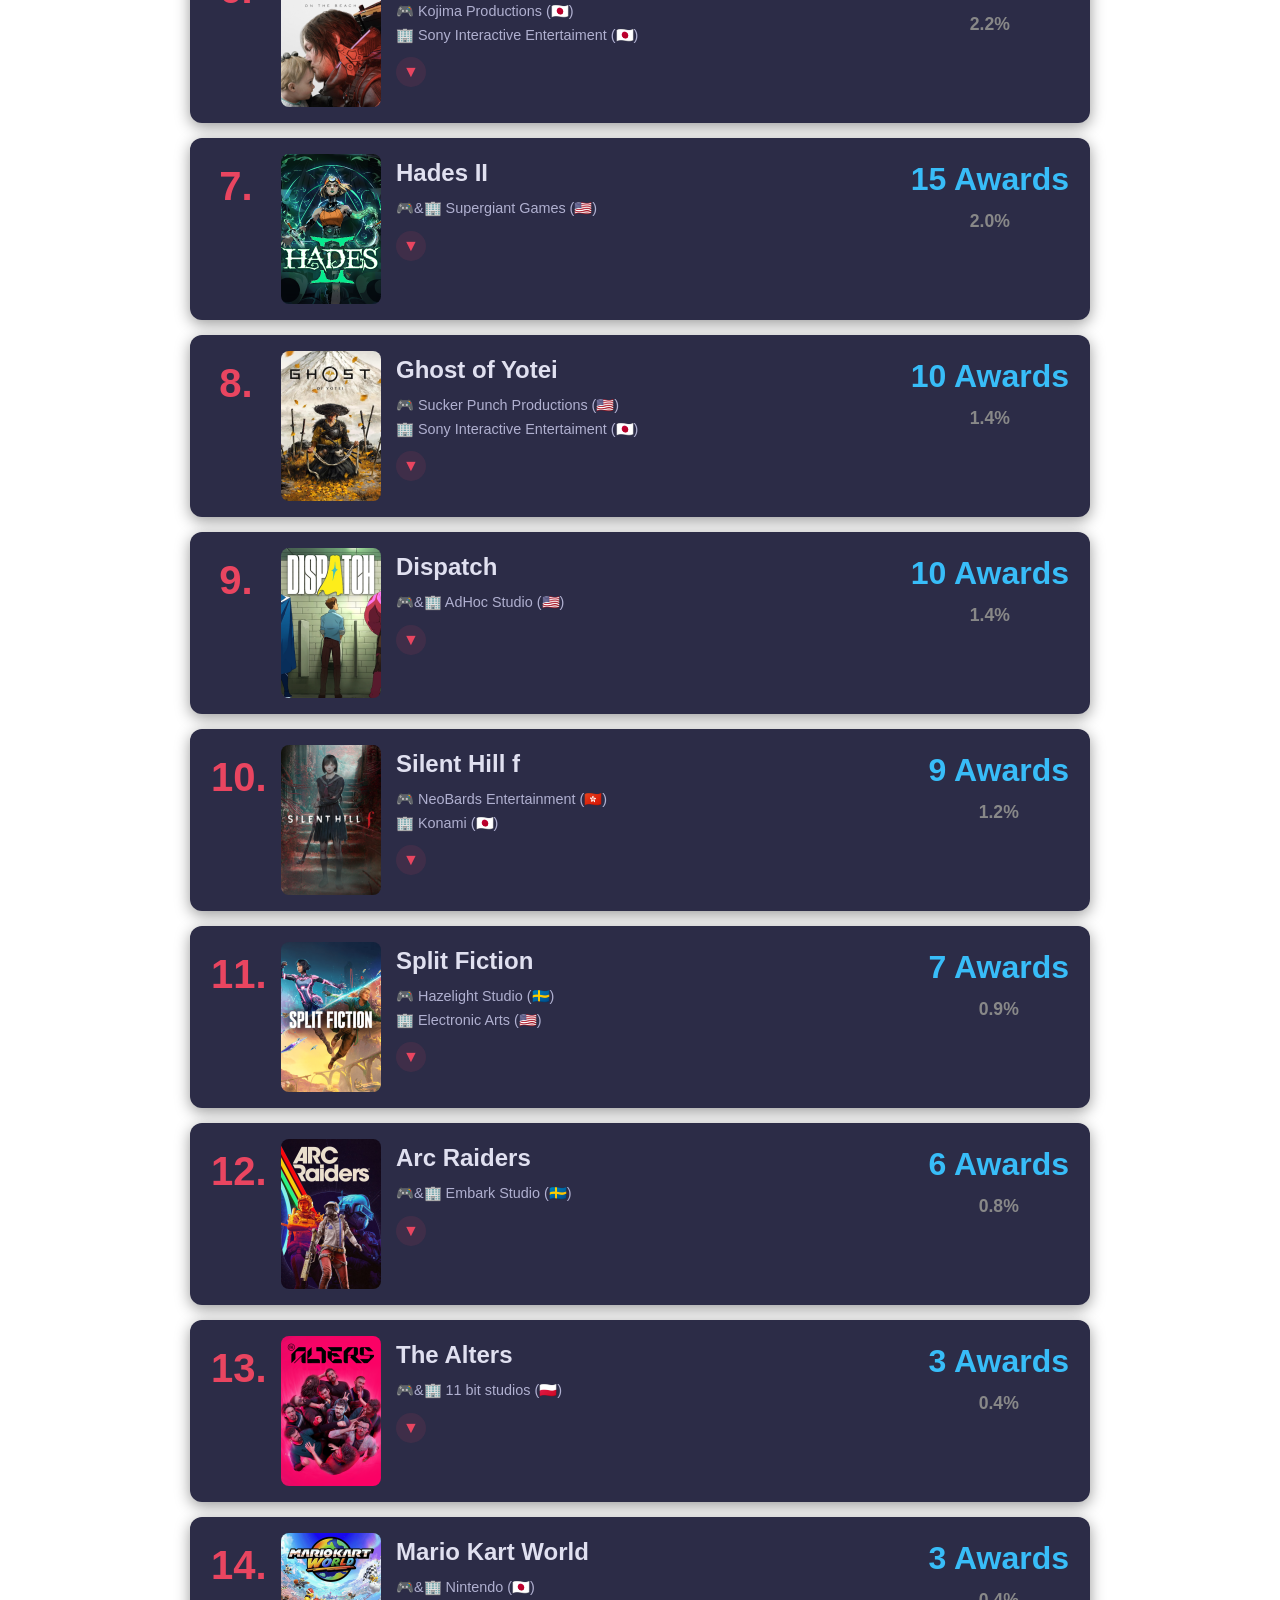
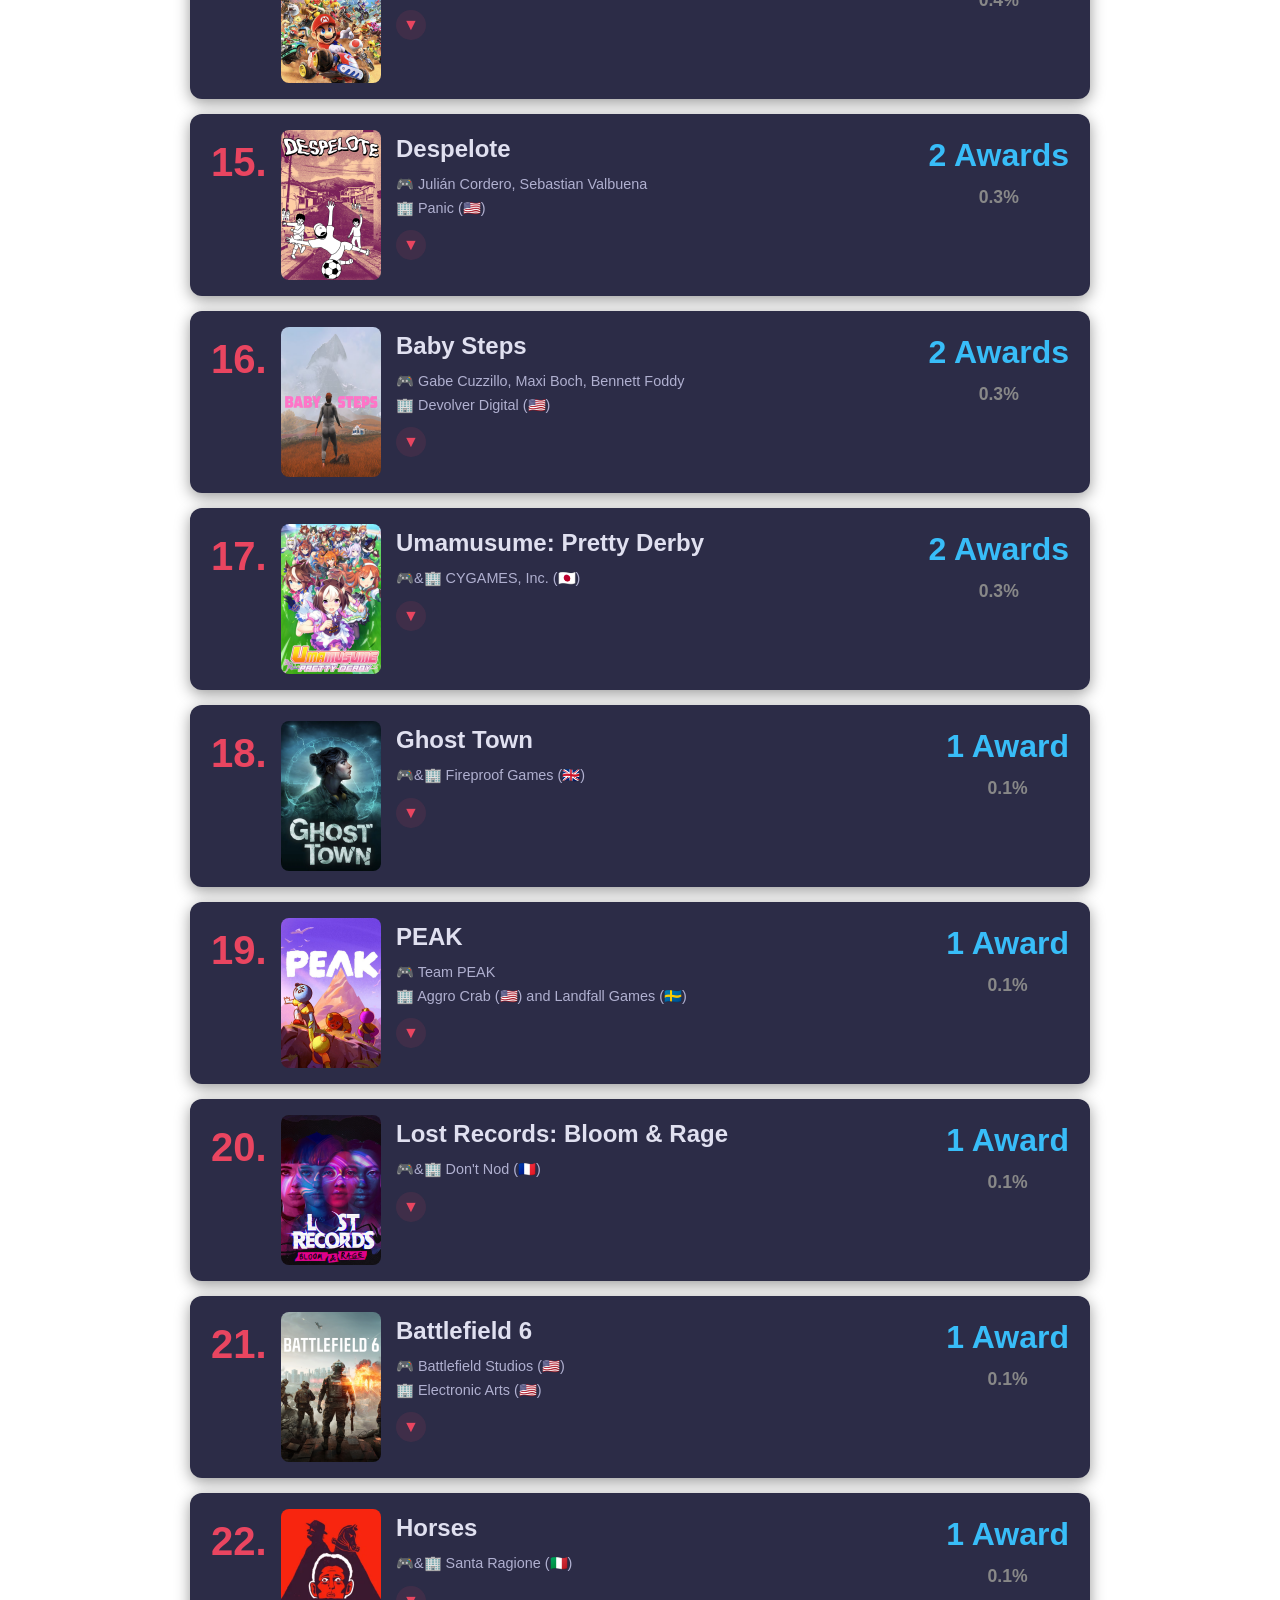
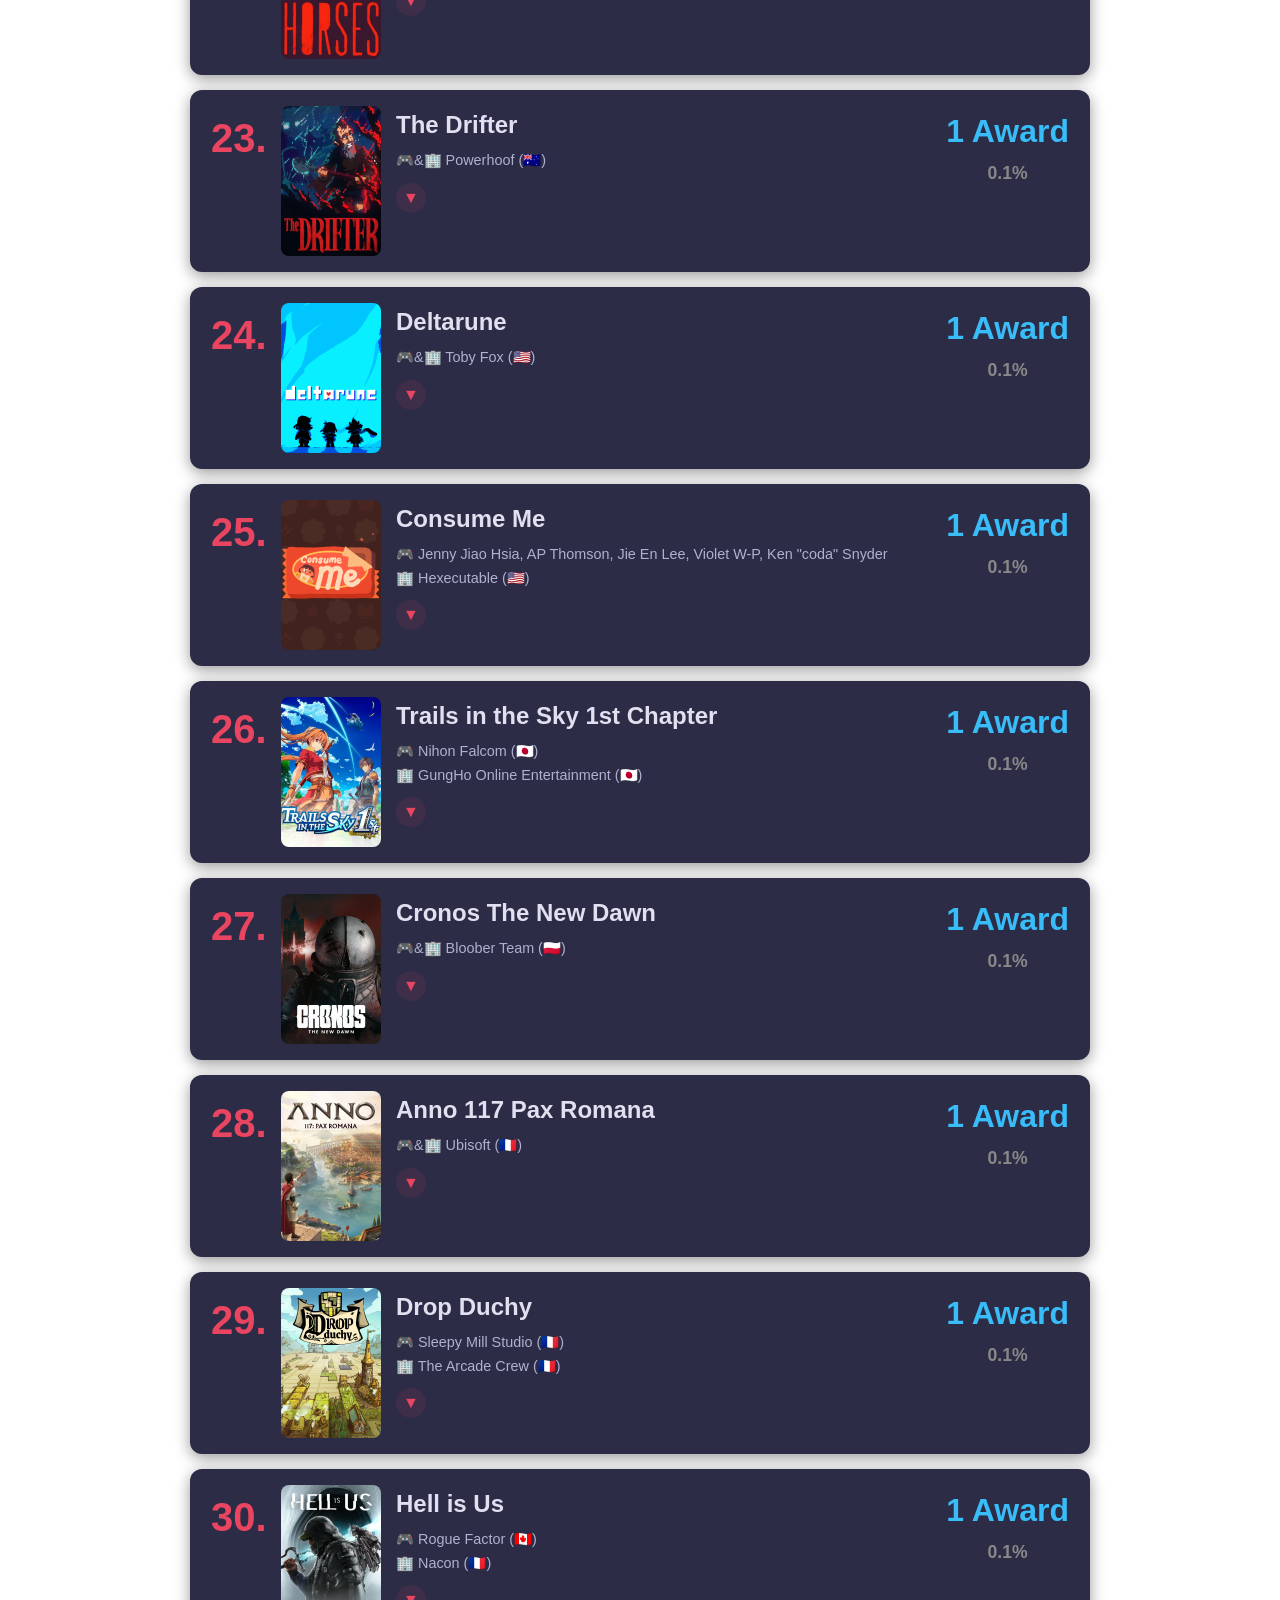
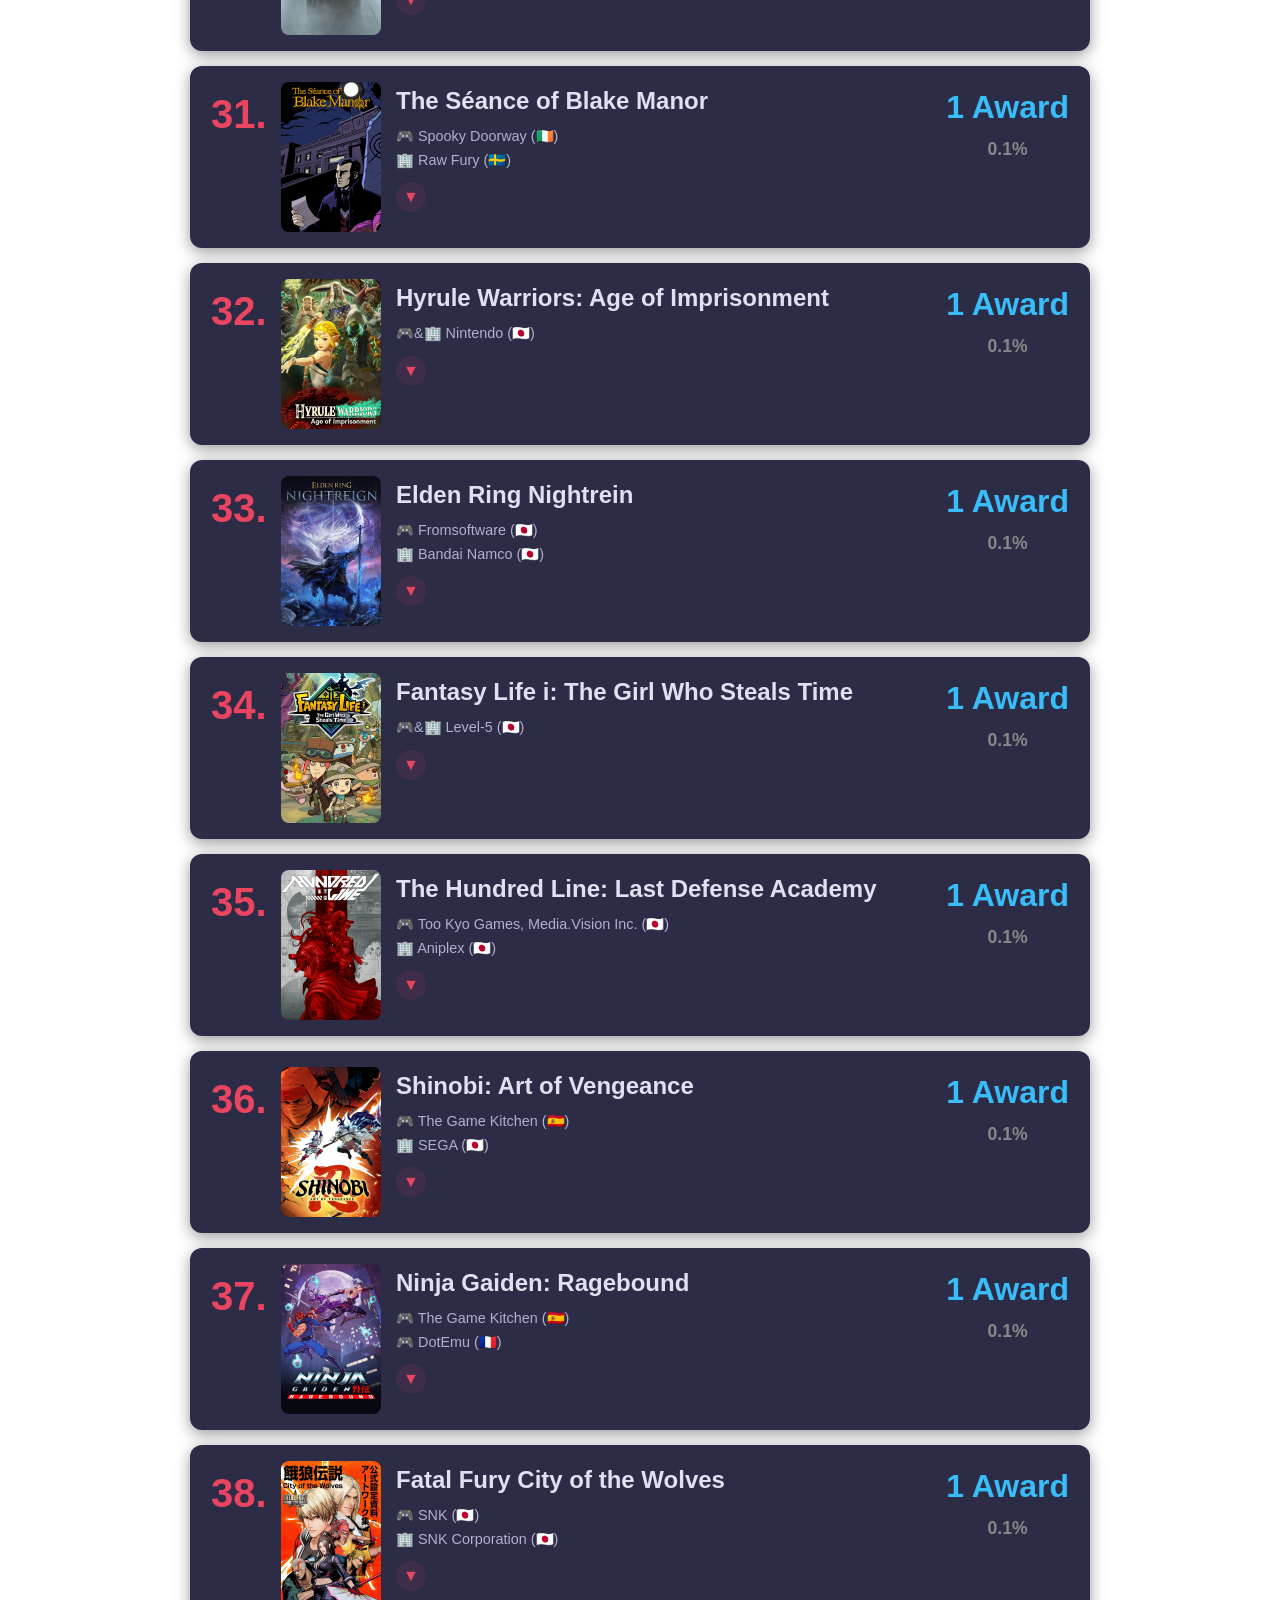
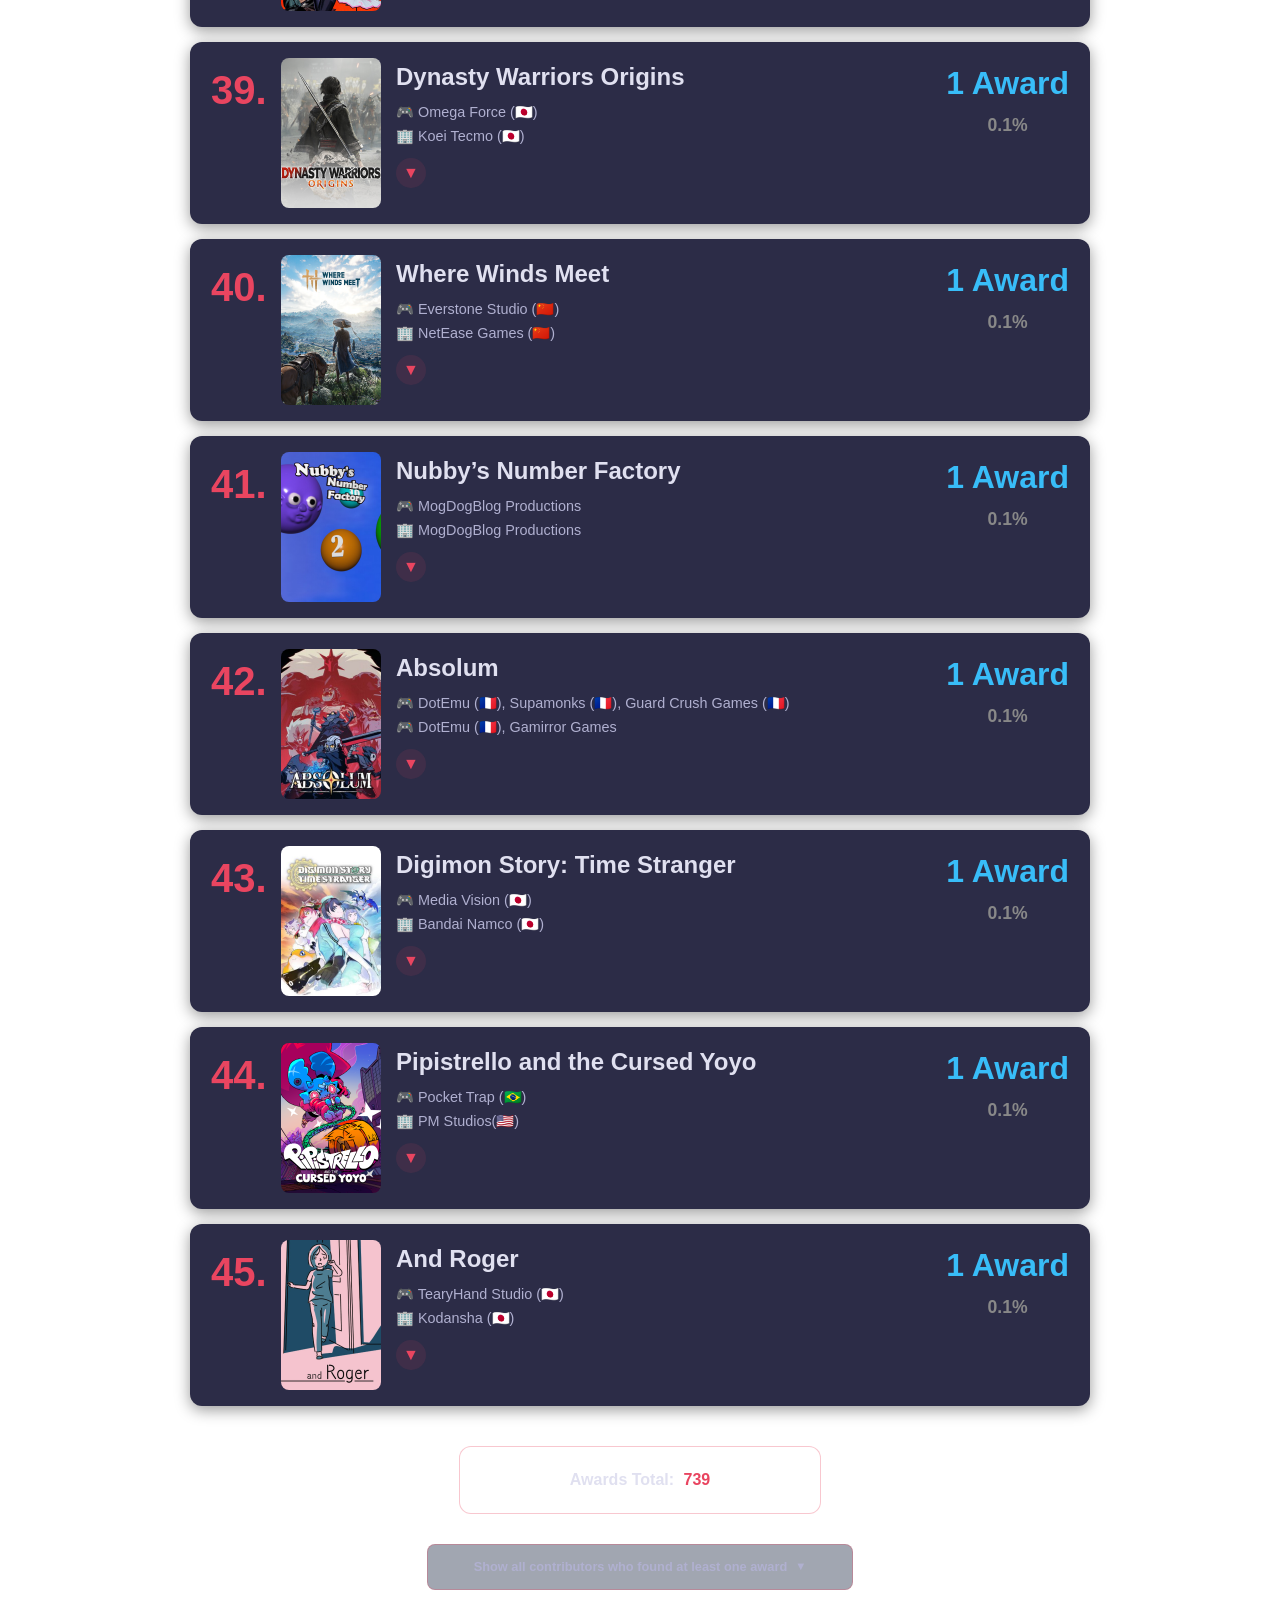
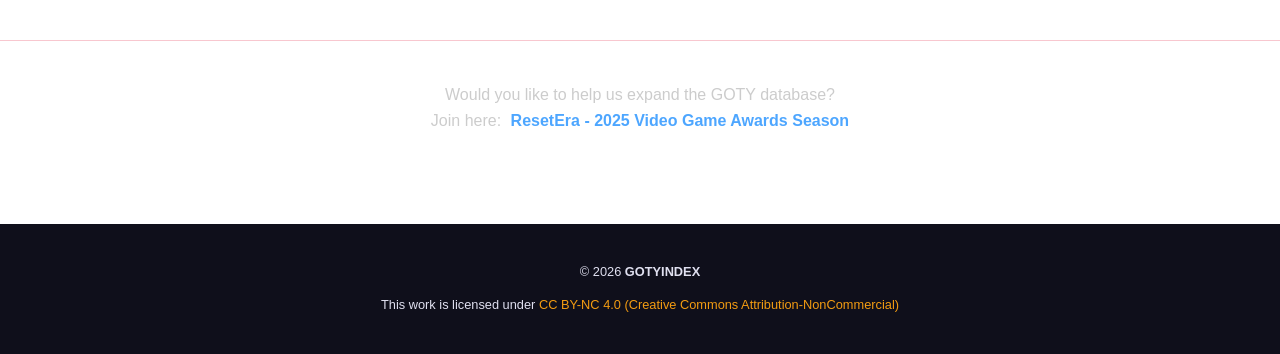
==== commit 9dab39f4: "edit buttons" ====
--- a/2025/index.html
+++ b/2025/index.html
@@ -13,11 +13,11 @@
             <nav class="header-nav">
         <a href="https://gotyindex.github.io/" class="nav-link">🏠 Main Page</a>
         <a href="https://discord.gg/afFGZg6pcJ" class="nav-link"><img src="../img/icon-discord.png" alt="" class="nav-icon"> Discord</a>
-        <a href="guidelines" class="nav-link">📜 Guidelines</a>
+        <a href="../guidelines" class="nav-link">📜 Guidelines</a>
         <a href="../calendar" class="nav-link">📅 Calendar</a>
-        <a href="contact" class="nav-link">📠 Contact Us</a>
+        <a href="../contact" class="nav-link">📝 Help expand database!</a>
     </nav>
-
+        
     </nav>
         <h1>🏆 Game of the Year 2025 🏆</h1>
     </header>
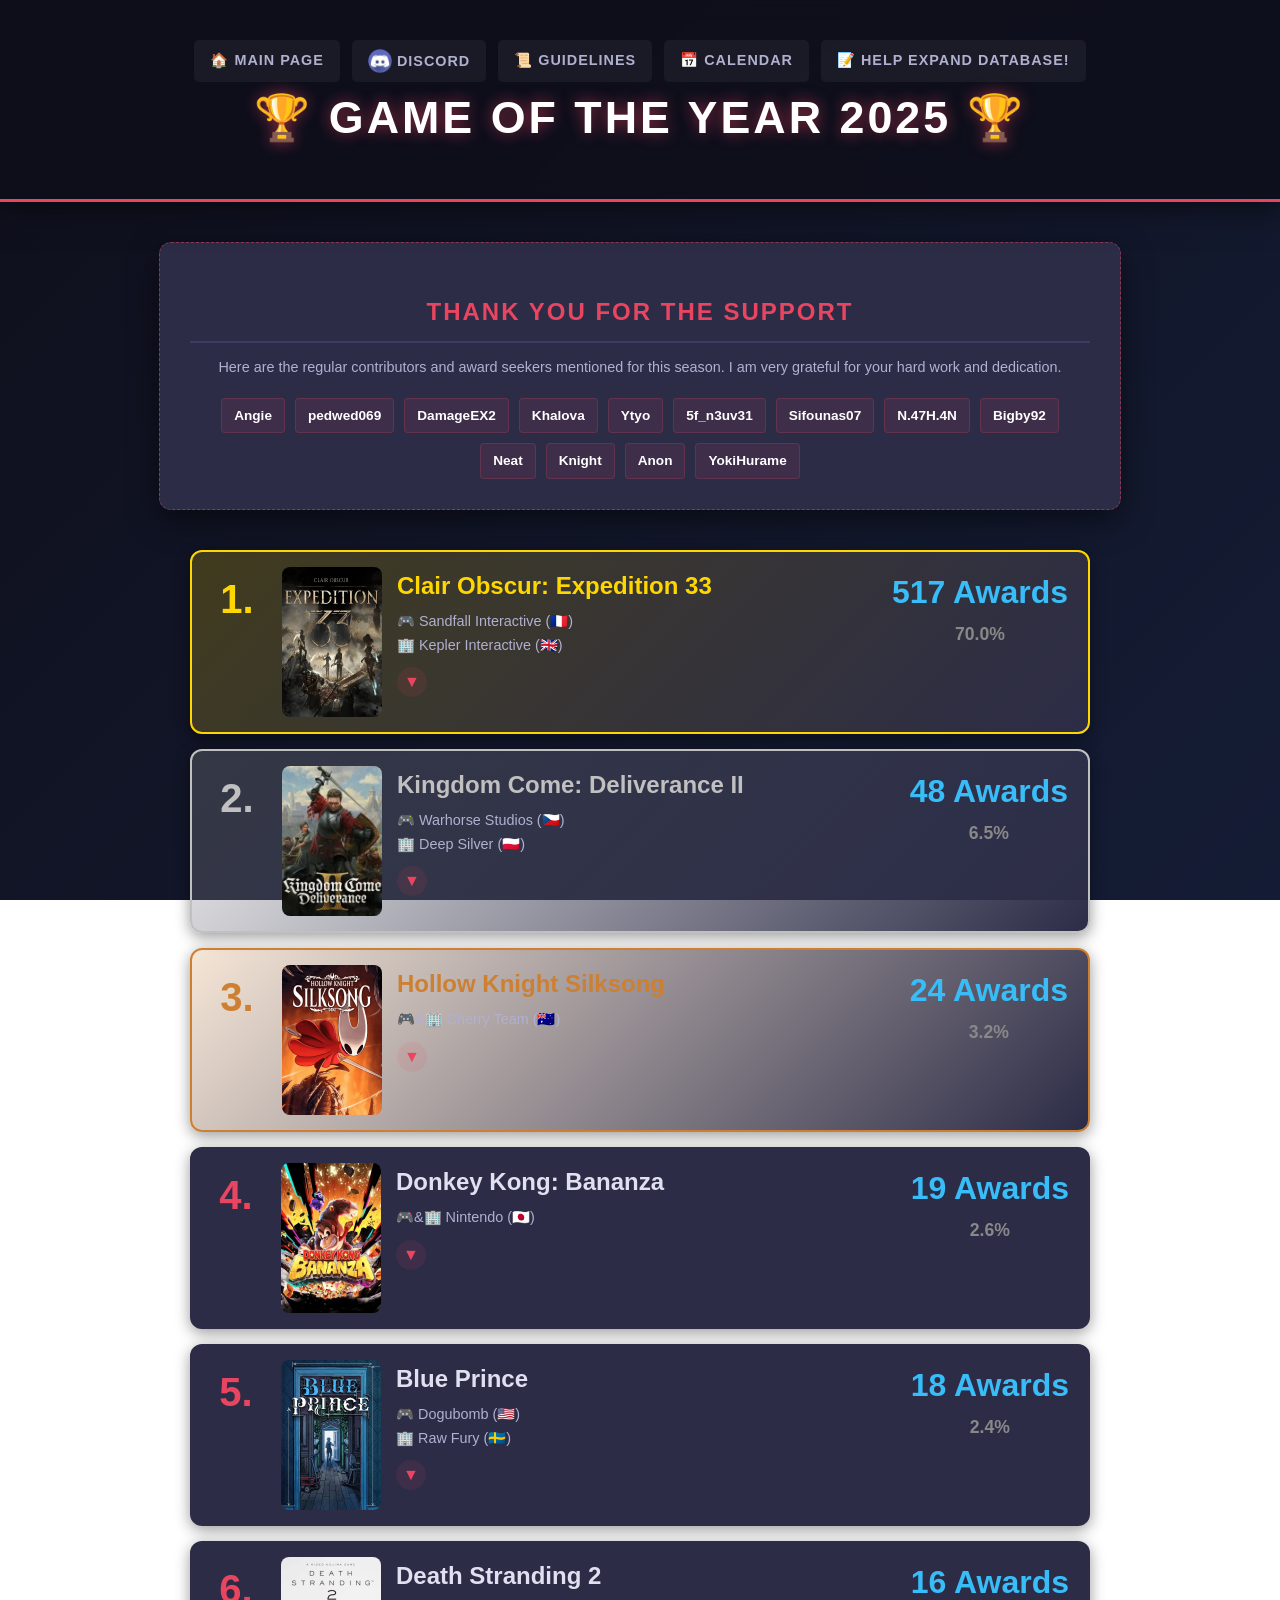
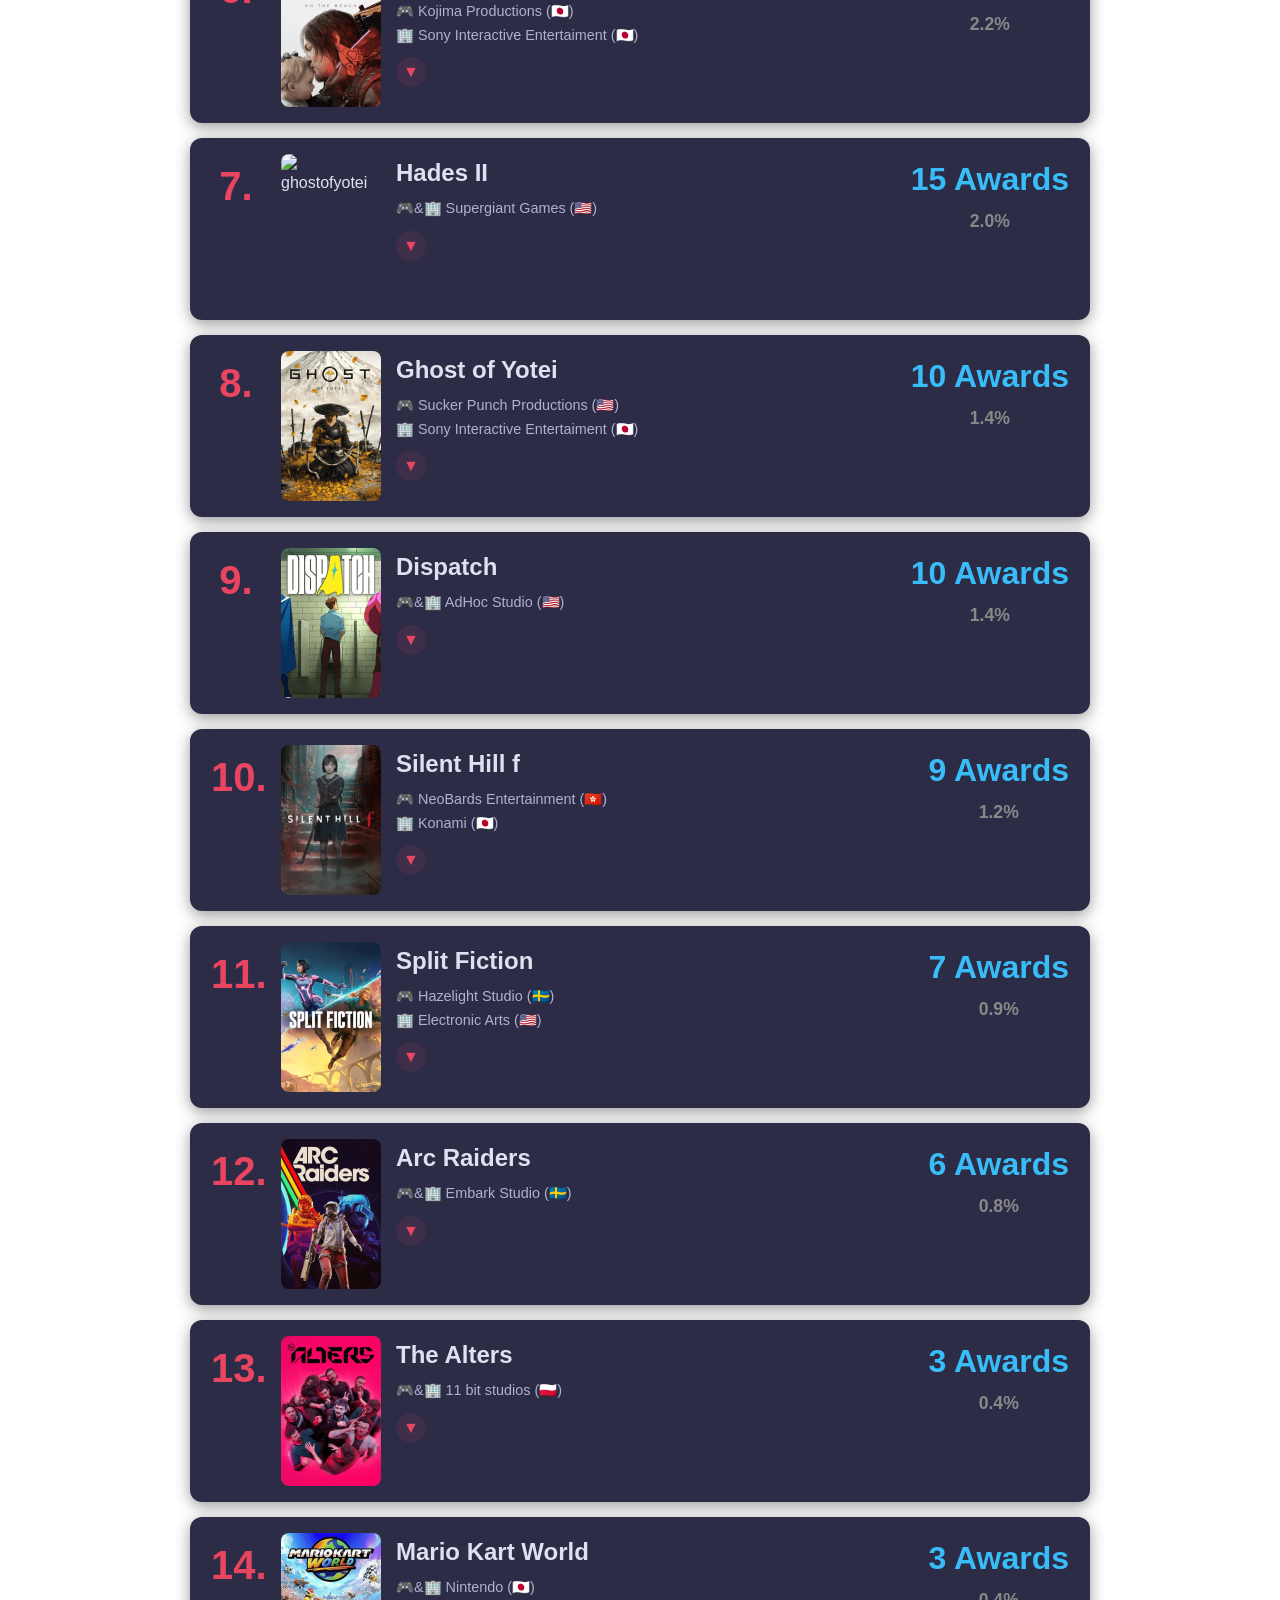
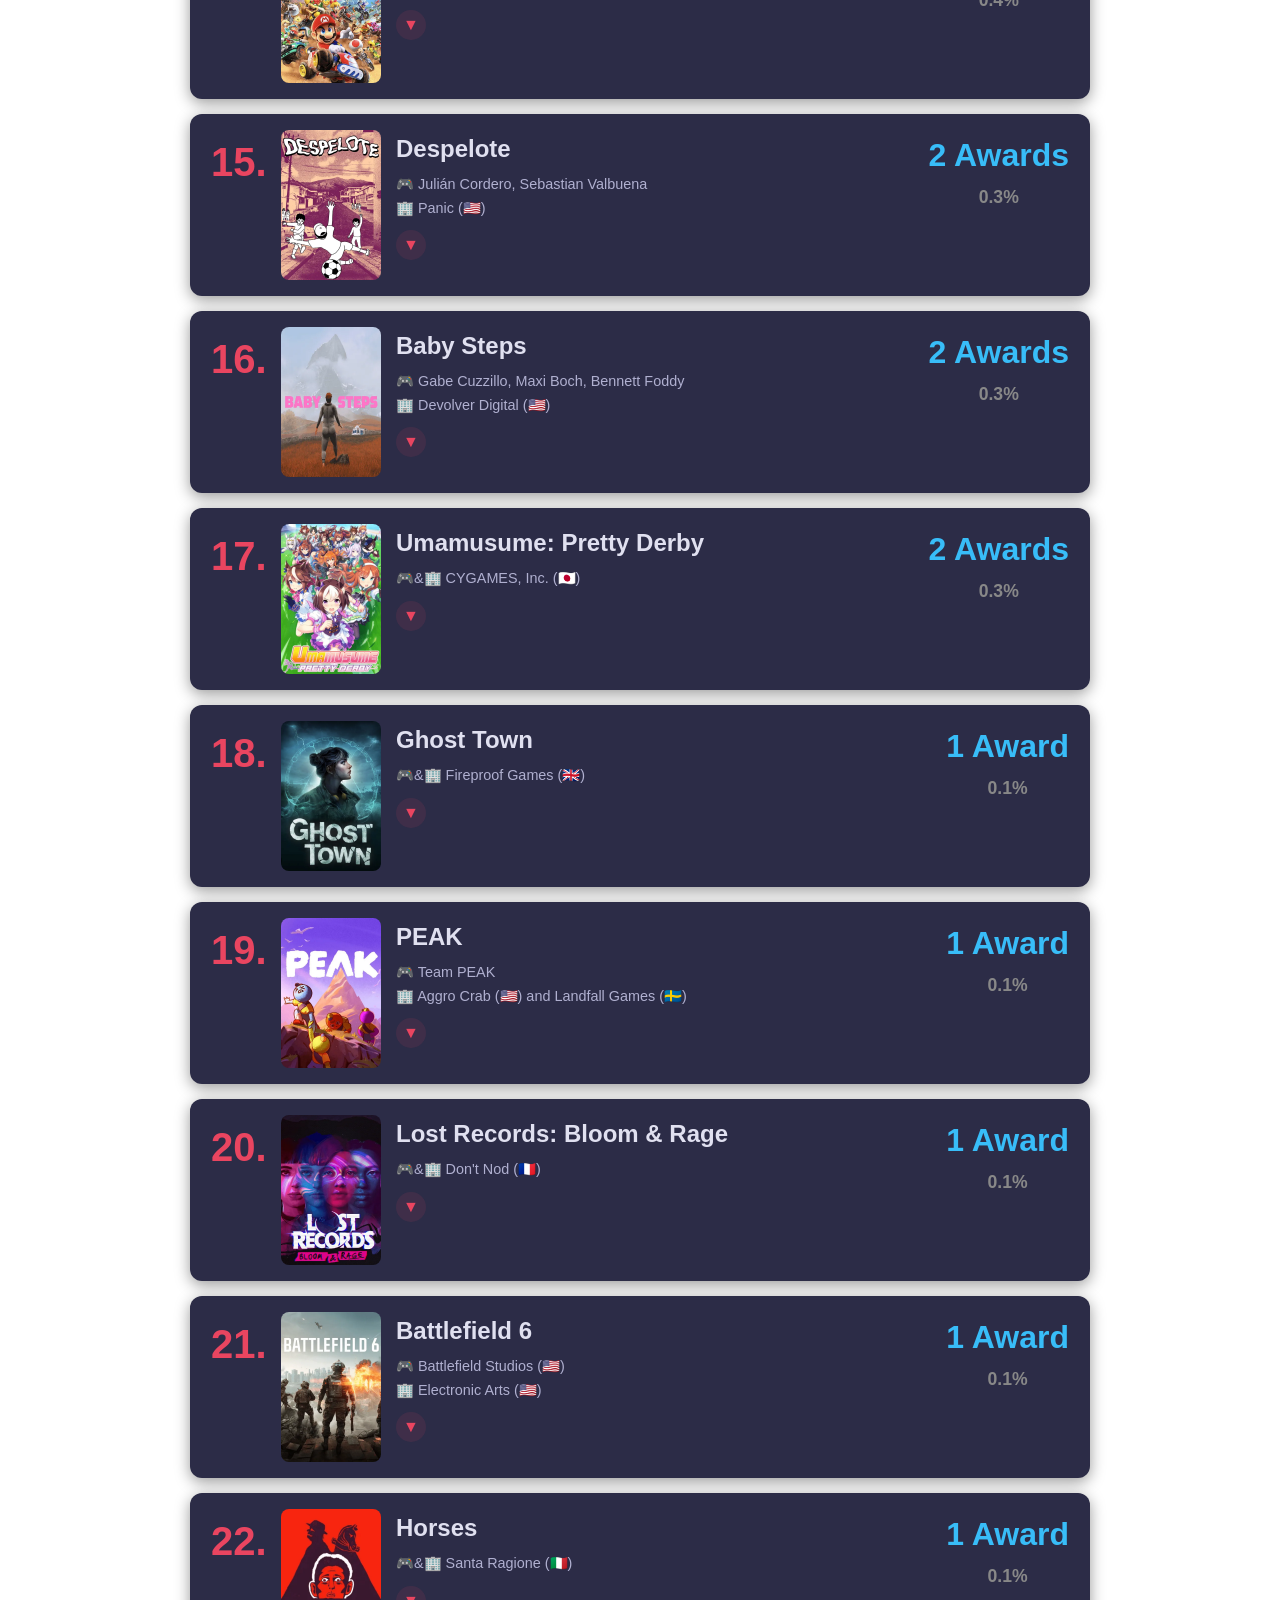
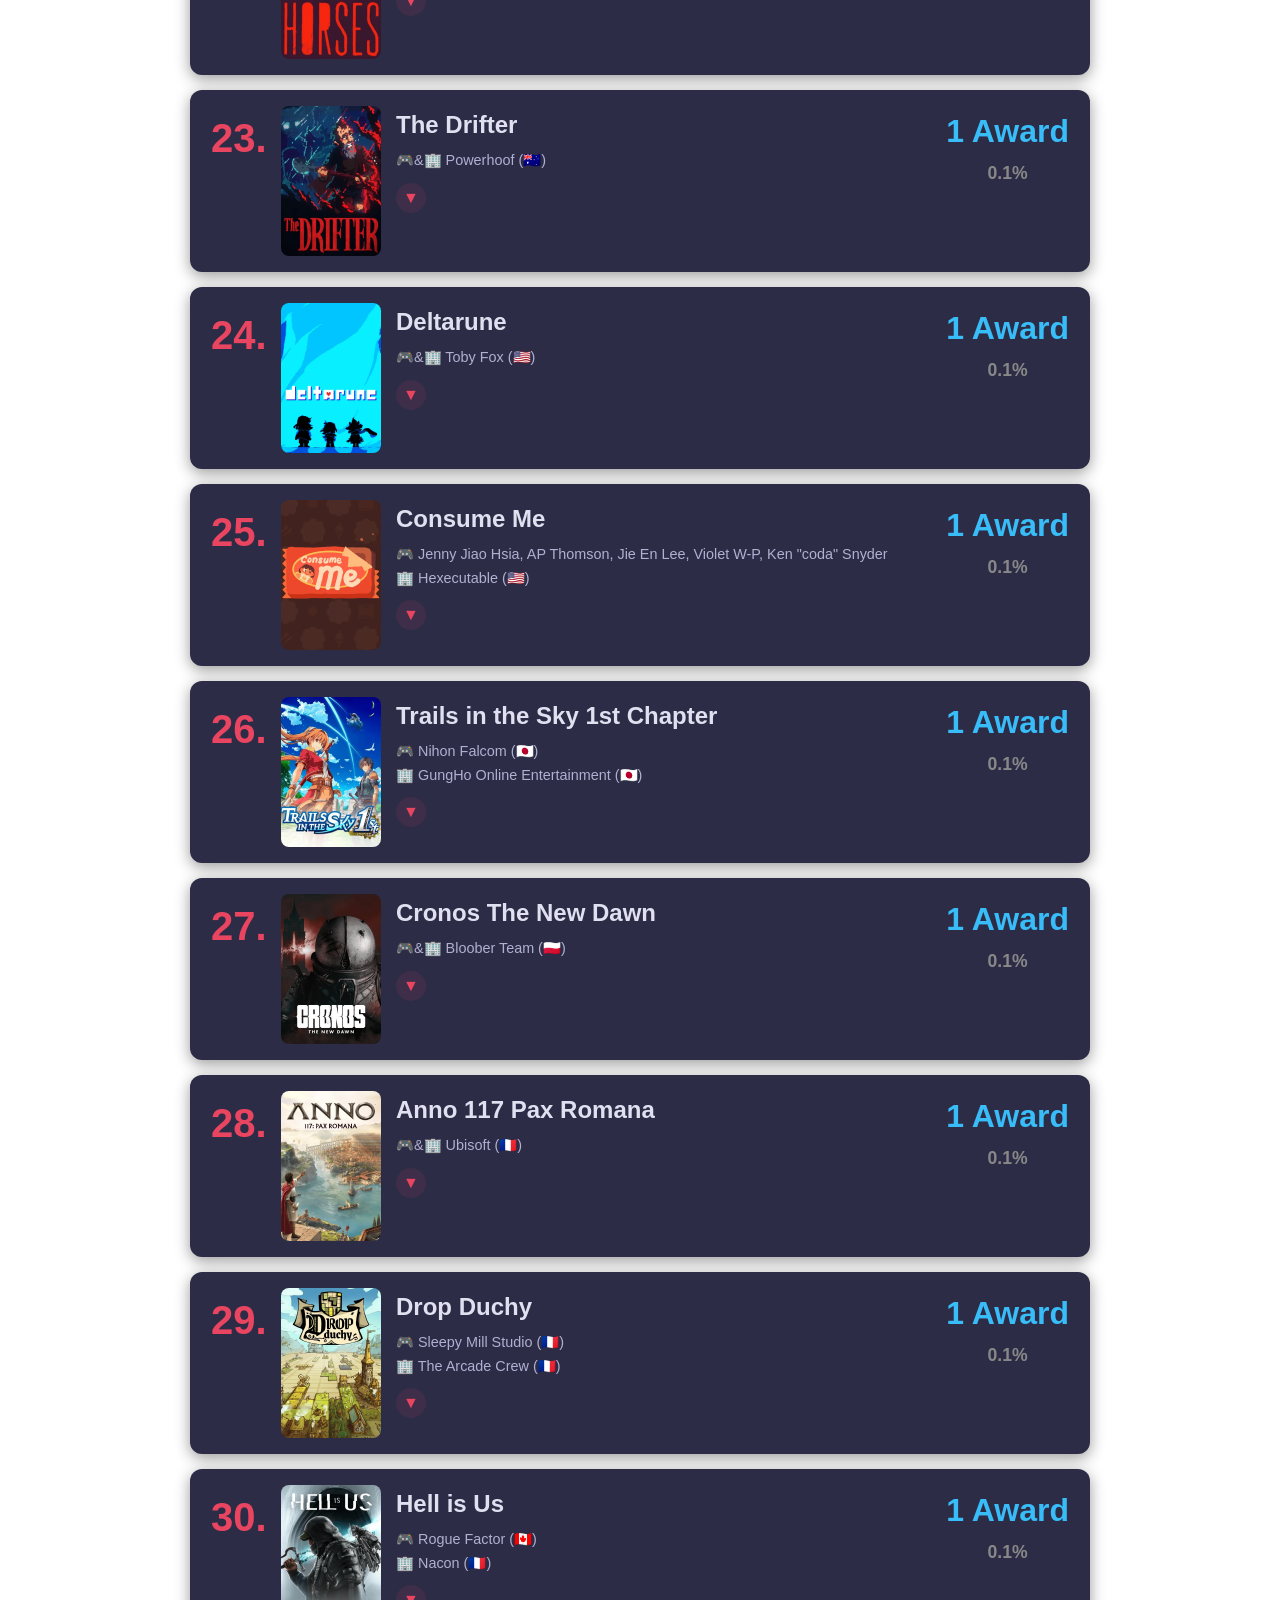
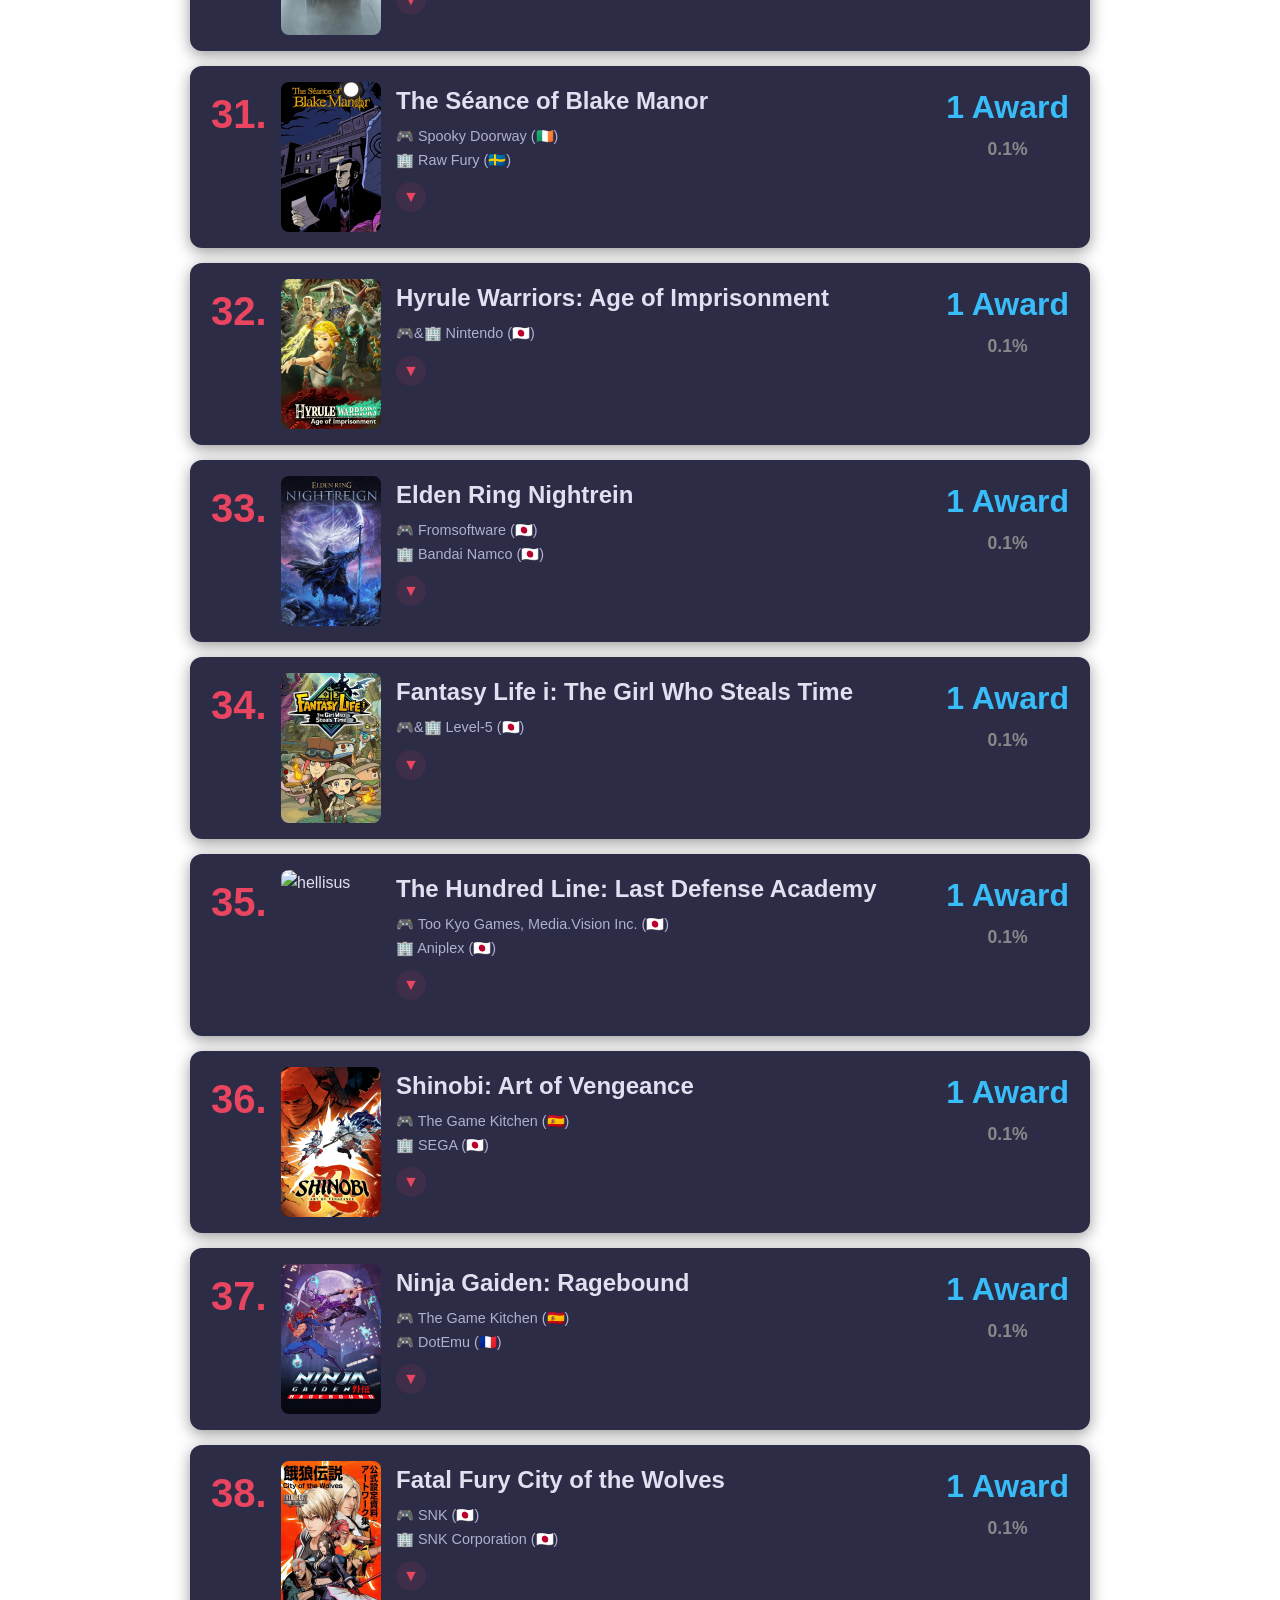
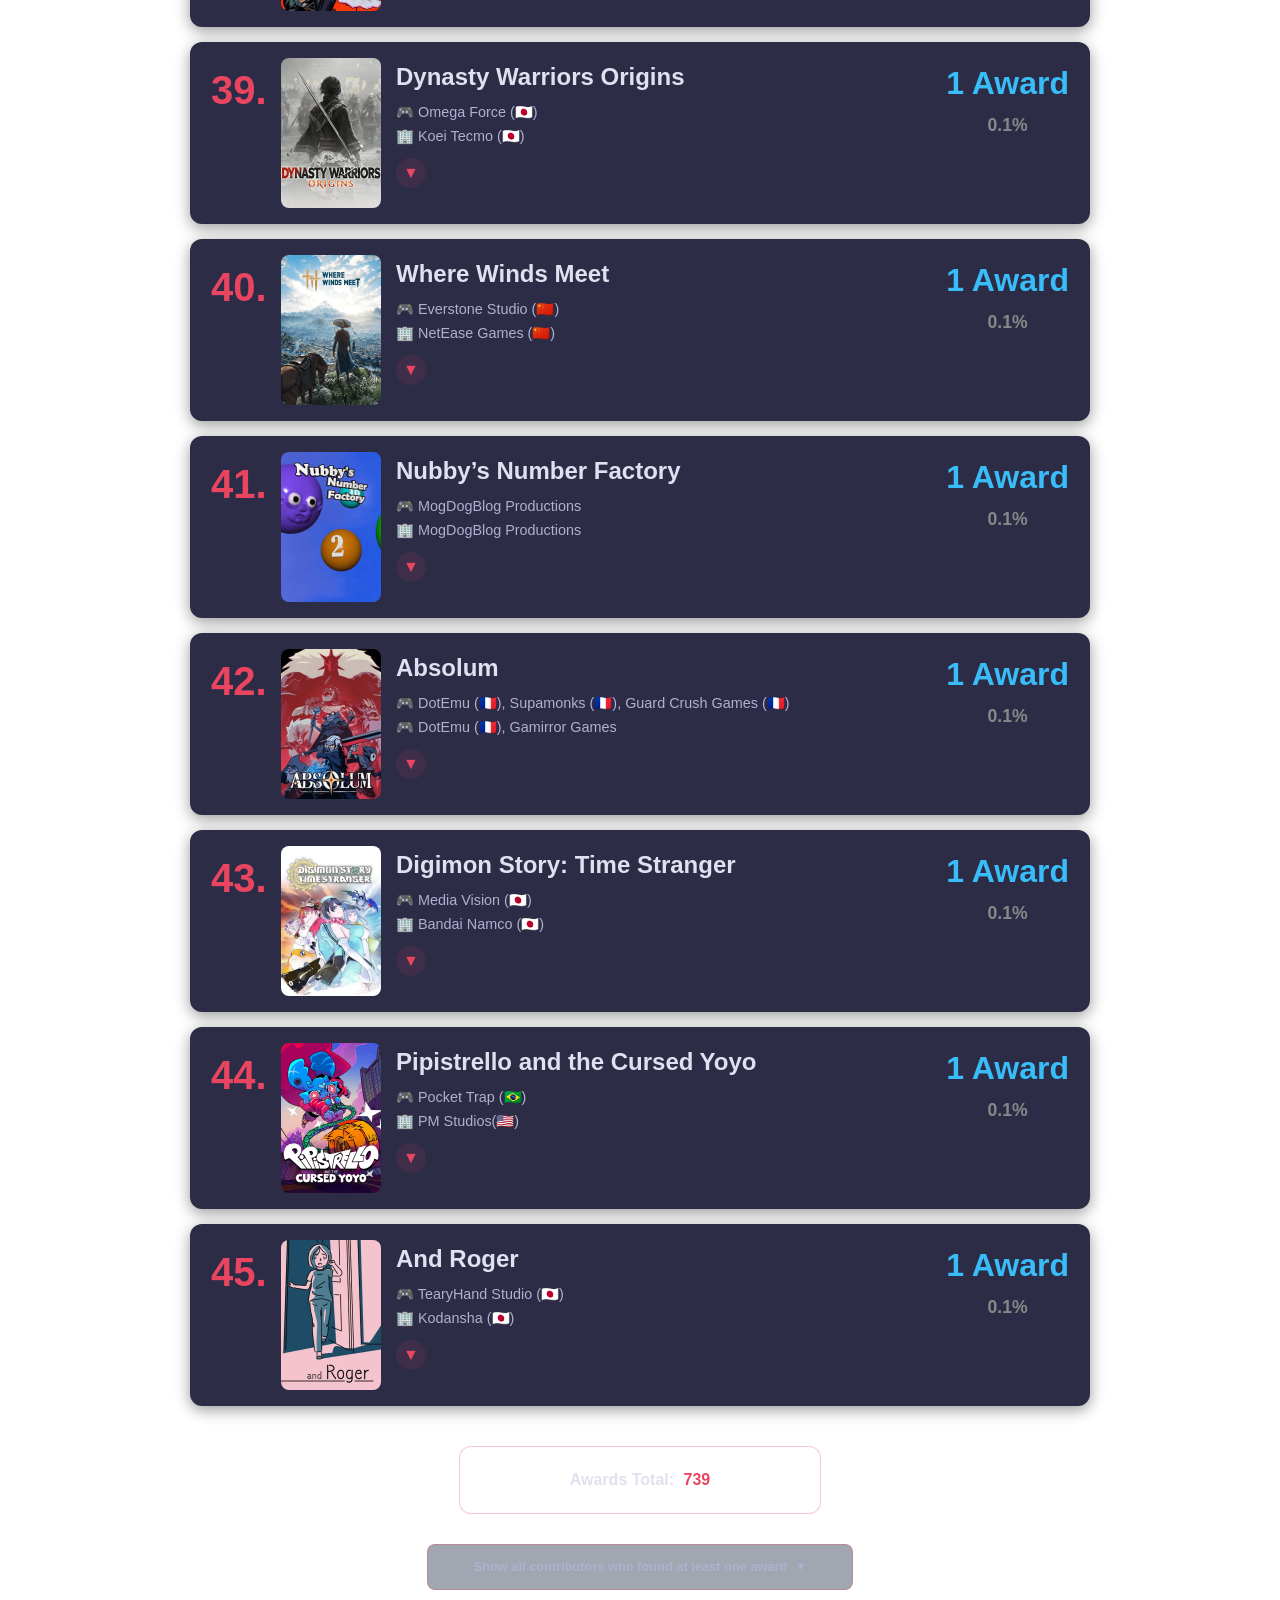
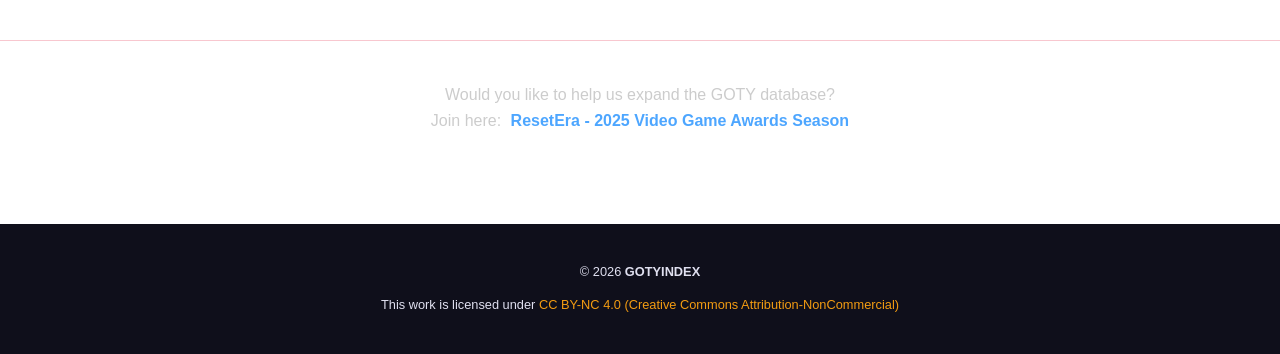
==== commit 1be961c3: "Update index.html" ====
--- a/2025/index.html
+++ b/2025/index.html
@@ -3,7 +3,7 @@
 <head>
     <meta charset="UTF-8">
     <meta name="viewport" content="width=device-width, initial-scale=1.0">
-    <link rel="shortcut icon" href="../img/gotyindex4.png">
+    <link rel="shortcut icon" href="../img/gotyindex4.webp">
     <title>GOTY 2025</title>
     <link rel="stylesheet" href="../style.css">
     <link href="https://fonts.googleapis.com/css2?family=Inter:wght@300;400;500;600;700&family=Lato:wght@300;400;700&family=Montserrat:wght@400;600;700;800&display=swap" rel="stylesheet">
@@ -12,7 +12,7 @@
     <header class="main-header">
             <nav class="header-nav">
         <a href="https://gotyindex.github.io/" class="nav-link">🏠 Main Page</a>
-        <a href="https://discord.gg/afFGZg6pcJ" class="nav-link"><img src="../img/icon-discord.png" alt="" class="nav-icon"> Discord</a>
+        <a href="https://discord.gg/afFGZg6pcJ" class="nav-link"><img src="../img/icon-discord.webp" alt="" class="nav-icon"> Discord</a>
         <a href="../guidelines" class="nav-link">📜 Guidelines</a>
         <a href="../calendar" class="nav-link">📅 Calendar</a>
         <a href="../contact" class="nav-link">📝 Help expand database!</a>
@@ -52,7 +52,7 @@
 <main class="ranking">
         <div class="game-entry top-winner"> 
     <span class="rank-number"></span>
-    <img src="../img/expedition33.png" alt="Baldur's Gate 3 Cover" class="game-cover-small">
+    <img src="../img/expedition33.webp" alt="Baldur's Gate 3 Cover" class="game-cover-small">
 
     <div class="game-info">
 
@@ -593,7 +593,7 @@
 
        <div class="game-entry second"> 
     <span class="rank-number"></span>
-    <img src="../img/kcd2.jpg" alt="Baldur's Gate 3 Cover" class="game-cover-small">
+    <img src="../img/kcd2.webp" alt="Baldur's Gate 3 Cover" class="game-cover-small">
 
     <div class="game-info">
         <h3>Kingdom Come: Deliverance II</h3>
@@ -663,7 +663,7 @@
         
         <div class="game-entry"> 
     <span class="rank-number"></span>
-    <img src="../img/ghosttown.jpg" alt="Baldur's Gate 3 Cover" class="game-cover-small">
+    <img src="../img/ghosttown.webp" alt="Baldur's Gate 3 Cover" class="game-cover-small">
 
     <div class="game-info">
         <h3>Ghost Town</h3>
@@ -685,7 +685,7 @@
        
        <div class="game-entry third"> 
     <span class="rank-number"></span>
-    <img src="../img/silksong.png" alt="Silksong" class="game-cover-small">
+    <img src="../img/silksong.webp" alt="Silksong" class="game-cover-small">
 <div class="game-info">
         <h3>Hollow Knight Silksong</h3>
         <p>🎮&🏢 Cherry Team (🇦🇺)</p>
@@ -732,7 +732,7 @@
 
    <div class="game-entry"> 
     <span class="rank-number"></span>
-    <img src="../img/peak.png" alt="Silksong" class="game-cover-small">
+    <img src="../img/peak.webp" alt="Silksong" class="game-cover-small">
 <div class="game-info">
         <h3>PEAK</h3>
         <p>🎮 Team PEAK </p>
@@ -755,7 +755,7 @@
 
 <div class="game-entry"> 
     <span class="rank-number"></span>
-    <img src="../img/silenthillf.png" alt="silenthillf" class="game-cover-small">
+    <img src="../img/silenthillf.webp" alt="silenthillf" class="game-cover-small">
 <div class="game-info">
         <h3>Silent Hill f</h3>
         <p>🎮 NeoBards Entertainment (🇭🇰)</p>
@@ -784,7 +784,7 @@
 
 <div class="game-entry"> 
     <span class="rank-number"></span>
-    <img src="../img/yotei.png" alt="ghostofyotei" class="game-cover-small">
+    <img src="../img/yotei.webp" alt="ghostofyotei" class="game-cover-small">
 <div class="game-info">
         <h3>Ghost of Yotei</h3>
         <p>🎮 Sucker Punch Productions (🇺🇸)</p>
@@ -814,7 +814,7 @@
 
 <div class="game-entry"> 
     <span class="rank-number"></span>
-    <img src="../img/hades2.png" alt="ghostofyotei" class="game-cover-small">
+    <img src="../img/hades2.webp" alt="ghostofyotei" class="game-cover-small">
 <div class="game-info">
         <h3>Hades II</h3>
         <p>🎮&🏢 Supergiant Games (🇺🇸)</p>
@@ -853,7 +853,7 @@
 
 <div class="game-entry"> 
     <span class="rank-number"></span>
-    <img src="../img/alters.png" alt="Alters" class="game-cover-small">
+    <img src="../img/alters.webp" alt="Alters" class="game-cover-small">
 <div class="game-info">
         <h3>The Alters</h3>
         <p>🎮&🏢 11 bit studios (🇵🇱)</p>
@@ -874,7 +874,7 @@
 
 <div class="game-entry"> 
     <span class="rank-number"></span>
-    <img src="../img/ds2.png" alt="ghostofyotei" class="game-cover-small">
+    <img src="../img/ds2.webp" alt="ghostofyotei" class="game-cover-small">
 <div class="game-info">
         <h3>Death Stranding 2</h3>
         <p>🎮 Kojima Productions (🇯🇵)</p>
@@ -910,7 +910,7 @@
 
 <div class="game-entry"> 
     <span class="rank-number"></span>
-    <img src="../img/dispatch.png" alt="ghostofyotei" class="game-cover-small">
+    <img src="../img/dispatch.webp" alt="ghostofyotei" class="game-cover-small">
 <div class="game-info">
         <h3>Dispatch</h3>
         <p>🎮&🏢 AdHoc Studio (🇺🇸)</p>
@@ -939,7 +939,7 @@
 
 <div class="game-entry"> 
     <span class="rank-number"></span>
-    <img src="../img/arcraiders.png" alt="ghostofyotei" class="game-cover-small">
+    <img src="../img/arcraiders.webp" alt="ghostofyotei" class="game-cover-small">
 <div class="game-info">
         <h3>Arc Raiders</h3>
         <p>🎮&🏢 Embark Studio (🇸🇪) </p>
@@ -964,7 +964,7 @@
 
 <div class="game-entry"> 
     <span class="rank-number"></span>
-    <img src="../img/blueprince.png" alt="ghostofyotei" class="game-cover-small">
+    <img src="../img/blueprince.webp" alt="ghostofyotei" class="game-cover-small">
 <div class="game-info">
         <h3>Blue Prince</h3>
         <p>🎮 Dogubomb (🇺🇸)</p> 
@@ -1002,7 +1002,7 @@
 
 <div class="game-entry"> 
     <span class="rank-number"></span>
-    <img src="../img/bananza.png" alt="Silksong" class="game-cover-small">
+    <img src="../img/bananza.webp" alt="Silksong" class="game-cover-small">
 <div class="game-info">
         <h3>Donkey Kong: Bananza</h3>
         <p>🎮&🏢 Nintendo (🇯🇵)</p>
@@ -1040,7 +1040,7 @@
 
 <div class="game-entry"> 
     <span class="rank-number"></span>
-    <img src="../img/lostrecords.png" alt="ghostofyotei" class="game-cover-small">
+    <img src="../img/lostrecords.webp" alt="ghostofyotei" class="game-cover-small">
 <div class="game-info">
         <h3>Lost Records: Bloom & Rage</h3>
         <p>🎮&🏢 Don't Nod (🇫🇷)</p>
@@ -1059,7 +1059,7 @@
 
 <div class="game-entry"> 
     <span class="rank-number"></span>
-    <img src="../img/splitfiction.png" alt="silenthillf" class="game-cover-small">
+    <img src="../img/splitfiction.webp" alt="silenthillf" class="game-cover-small">
 <div class="game-info">
         <h3>Split Fiction</h3>
         <p>🎮 Hazelight Studio (🇸🇪)  </p>
@@ -1086,7 +1086,7 @@
 
 <div class="game-entry"> 
     <span class="rank-number"></span>
-    <img src="../img/battlefield6.png" alt="silenthillf" class="game-cover-small">
+    <img src="../img/battlefield6.webp" alt="silenthillf" class="game-cover-small">
 <div class="game-info">
         <h3>Battlefield 6</h3>
         <p>🎮 Battlefield Studios (🇺🇸)  </p>
@@ -1107,7 +1107,7 @@
 
 <div class="game-entry"> 
     <span class="rank-number"></span>
-    <img src="../img/mariokartworld.png" alt="Silksong" class="game-cover-small">
+    <img src="../img/mariokartworld.webp" alt="Silksong" class="game-cover-small">
 <div class="game-info">
         <h3>Mario Kart World</h3>
         <p>🎮&🏢 Nintendo (🇯🇵)</p>
@@ -1129,7 +1129,7 @@
 
 <div class="game-entry"> 
     <span class="rank-number"></span>
-    <img src="../img/Horses.png" alt="silenthillf" class="game-cover-small">
+    <img src="../img/Horses.webp" alt="silenthillf" class="game-cover-small">
 <div class="game-info">
         <h3>Horses</h3>
         <p>🎮&🏢 Santa Ragione (🇮🇹)</p>
@@ -1148,7 +1148,7 @@
 
 <div class="game-entry"> 
     <span class="rank-number"></span>
-    <img src="../img/despelote.png" alt="silenthillf" class="game-cover-small">
+    <img src="../img/despelote.webp" alt="silenthillf" class="game-cover-small">
 <div class="game-info">
         <h3>Despelote</h3>
         <p>🎮 Julián Cordero, Sebastian Valbuena</p>
@@ -1169,7 +1169,7 @@
 
 <div class="game-entry"> 
     <span class="rank-number"></span>
-    <img src="../img/thedrifter.png" alt="silenthillf" class="game-cover-small">
+    <img src="../img/thedrifter.webp" alt="silenthillf" class="game-cover-small">
 <div class="game-info">
         <h3>The Drifter</h3>
         <p>🎮&🏢 Powerhoof (🇦🇺) </p>
@@ -1188,7 +1188,7 @@
 
 <div class="game-entry"> 
     <span class="rank-number"></span>
-    <img src="../img/Deltarune.png" alt="silenthillf" class="game-cover-small">
+    <img src="../img/Deltarune.webp" alt="silenthillf" class="game-cover-small">
 <div class="game-info">
         <h3>Deltarune</h3>
         <p>🎮&🏢 Toby Fox (🇺🇸)  </p>
@@ -1207,7 +1207,7 @@
 
 <div class="game-entry"> 
     <span class="rank-number"></span>
-    <img src="../img/consume.png" alt="silenthillf" class="game-cover-small">
+    <img src="../img/consume.webp" alt="silenthillf" class="game-cover-small">
 <div class="game-info">
         <h3>Consume Me</h3>
         <p>🎮 Jenny Jiao Hsia, AP Thomson, Jie En Lee, Violet W-P, Ken "coda" Snyder</p>
@@ -1227,7 +1227,7 @@
 
 <div class="game-entry"> 
     <span class="rank-number"></span>
-    <img src="../img/baby.png" alt="silenthillf" class="game-cover-small">
+    <img src="../img/baby.webp" alt="silenthillf" class="game-cover-small">
 <div class="game-info">
         <h3>Baby Steps</h3>
         <p>🎮 Gabe Cuzzillo, Maxi Boch, Bennett Foddy</p>
@@ -1248,7 +1248,7 @@
 
 <div class="game-entry"> 
     <span class="rank-number"></span>
-    <img src="../img/trails1.png" alt="silenthillf" class="game-cover-small">
+    <img src="../img/trails1.webp" alt="silenthillf" class="game-cover-small">
 <div class="game-info">
         <h3>Trails in the Sky 1st Chapter</h3>
         <p>🎮 Nihon Falcom (🇯🇵)</p>
@@ -1267,7 +1267,7 @@
 
 <div class="game-entry"> 
     <span class="rank-number"></span>
-    <img src="../img/chronos.png" alt="cronos" class="game-cover-small">
+    <img src="../img/chronos.webp" alt="cronos" class="game-cover-small">
 <div class="game-info">
         <h3>Cronos The New Dawn</h3>
         <p>🎮&🏢  Bloober Team (🇵🇱) </p>
@@ -1286,7 +1286,7 @@
 
 <div class="game-entry"> 
     <span class="rank-number"></span>
-    <img src="../img/anno117.png" alt="silenthillf" class="game-cover-small">
+    <img src="../img/anno117.webp" alt="silenthillf" class="game-cover-small">
 <div class="game-info">
         <h3>Anno 117 Pax Romana</h3>
         <p>🎮&🏢  Ubisoft (🇫🇷)</p>
@@ -1305,7 +1305,7 @@
 
 <div class="game-entry"> 
     <span class="rank-number"></span>
-    <img src="../img/dropduchy.png" alt="dropduchy" class="game-cover-small">
+    <img src="../img/dropduchy.webp" alt="dropduchy" class="game-cover-small">
 <div class="game-info">
         <h3>Drop Duchy</h3>
         <p>🎮 Sleepy Mill Studio (🇫🇷)</p>
@@ -1326,7 +1326,7 @@
 
 <div class="game-entry"> 
     <span class="rank-number"></span>
-    <img src="../img/umamusume.png" alt="silenthillf" class="game-cover-small">
+    <img src="../img/umamusume.webp" alt="silenthillf" class="game-cover-small">
 <div class="game-info">
         <h3>Umamusume: Pretty Derby</h3>
         <p>🎮&🏢 CYGAMES, Inc. (🇯🇵)</p>
@@ -1347,7 +1347,7 @@
 
 <div class="game-entry"> 
     <span class="rank-number"></span>
-    <img src="../img/hellisus.png" alt="hellisus" class="game-cover-small">
+    <img src="../img/hellisus.webp" alt="hellisus" class="game-cover-small">
 <div class="game-info">
         <h3>Hell is Us</h3>
         <p>🎮 Rogue Factor (🇨🇦) </p>
@@ -1367,7 +1367,7 @@
 
 <div class="game-entry"> 
     <span class="rank-number"></span>
-    <img src="../img/blakemanor.png" alt="hellisus" class="game-cover-small">
+    <img src="../img/blakemanor.webp" alt="hellisus" class="game-cover-small">
 <div class="game-info">
         <h3>The Séance of Blake Manor</h3>
         <p>🎮 Spooky Doorway (🇮🇪)  </p>
@@ -1387,7 +1387,7 @@
 
 <div class="game-entry"> 
     <span class="rank-number"></span>
-    <img src="../img/hyruleaoi.png" alt="Silksong" class="game-cover-small">
+    <img src="../img/hyruleaoi.webp" alt="Silksong" class="game-cover-small">
 <div class="game-info">
         <h3>Hyrule Warriors: Age of Imprisonment</h3>
         <p>🎮&🏢 Nintendo (🇯🇵)</p>
@@ -1405,7 +1405,7 @@
 
        <div class="game-entry"> 
     <span class="rank-number"></span>
-    <img src="../img/ern.png" alt="Baldur's Gate 3 Cover" class="game-cover-small">
+    <img src="../img/ern.webp" alt="Baldur's Gate 3 Cover" class="game-cover-small">
 
     <div class="game-info">
         <h3>Elden Ring Nightrein</h3>
@@ -1425,7 +1425,7 @@
 
 <div class="game-entry"> 
     <span class="rank-number"></span>
-    <img src="../img/fantasylife1.png" alt="hellisus" class="game-cover-small">
+    <img src="../img/fantasylife1.webp" alt="hellisus" class="game-cover-small">
 <div class="game-info">
         <h3>Fantasy Life i: The Girl Who Steals Time</h3>
         <p>🎮&🏢 Level-5 (🇯🇵)</p>
@@ -1444,7 +1444,7 @@
 
 <div class="game-entry"> 
     <span class="rank-number"></span>
-    <img src="../img/thehundredline.png" alt="hellisus" class="game-cover-small">
+    <img src="../img/thehundredline.webp" alt="hellisus" class="game-cover-small">
 <div class="game-info">
         <h3>The Hundred Line: Last Defense Academy</h3>
         <p>🎮 Too Kyo Games, Media.Vision Inc. (🇯🇵)</p>
@@ -1464,7 +1464,7 @@
 
 <div class="game-entry"> 
     <span class="rank-number"></span>
-    <img src="../img/shinobi.png" alt="hellisus" class="game-cover-small">
+    <img src="../img/shinobi.webp" alt="hellisus" class="game-cover-small">
 <div class="game-info">
         <h3>Shinobi: Art of Vengeance</h3>
         <p>🎮 The Game Kitchen (🇪🇸) </p>
@@ -1484,7 +1484,7 @@
 
 <div class="game-entry"> 
     <span class="rank-number"></span>
-    <img src="../img/ninjagaiden.png" alt="hellisus" class="game-cover-small">
+    <img src="../img/ninjagaiden.webp" alt="hellisus" class="game-cover-small">
 <div class="game-info">
         <h3>Ninja Gaiden: Ragebound</h3>
         <p>🎮 The Game Kitchen (🇪🇸) </p>
@@ -1504,7 +1504,7 @@
 
        <div class="game-entry"> 
     <span class="rank-number"></span>
-    <img src="../img/fatalfury.png" alt="Baldur's Gate 3 Cover" class="game-cover-small">
+    <img src="../img/fatalfury.webp" alt="Baldur's Gate 3 Cover" class="game-cover-small">
 
     <div class="game-info">
         <h3>Fatal Fury City of the Wolves</h3>
@@ -1524,7 +1524,7 @@
 
        <div class="game-entry"> 
     <span class="rank-number"></span>
-    <img src="../img/dynastywarriors.png" alt="Baldur's Gate 3 Cover" class="game-cover-small">
+    <img src="../img/dynastywarriors.webp" alt="Baldur's Gate 3 Cover" class="game-cover-small">
 
     <div class="game-info">
         <h3>Dynasty Warriors Origins</h3>
@@ -1544,7 +1544,7 @@
 
        <div class="game-entry"> 
     <span class="rank-number"></span>
-    <img src="../img/wherewindmeet.png" alt="Baldur's Gate 3 Cover" class="game-cover-small">
+    <img src="../img/wherewindmeet.webp" alt="Baldur's Gate 3 Cover" class="game-cover-small">
 
     <div class="game-info">
         <h3>Where Winds Meet</h3>
@@ -1564,7 +1564,7 @@
 
        <div class="game-entry"> 
     <span class="rank-number"></span>
-    <img src="../img/nubby.png" alt="Baldur's Gate 3 Cover" class="game-cover-small">
+    <img src="../img/nubby.webp" alt="Baldur's Gate 3 Cover" class="game-cover-small">
 
     <div class="game-info">
         <h3>Nubby’s Number Factory</h3>
@@ -1584,7 +1584,7 @@
 
 <div class="game-entry"> 
     <span class="rank-number"></span>
-    <img src="../img/absolum.png" alt="hellisus" class="game-cover-small">
+    <img src="../img/absolum.webp" alt="hellisus" class="game-cover-small">
 <div class="game-info">
         <h3>Absolum</h3>
         <p>🎮  DotEmu (🇫🇷), Supamonks (🇫🇷), Guard Crush Games (🇫🇷)</p>
@@ -1604,7 +1604,7 @@
 
        <div class="game-entry"> 
     <span class="rank-number"></span>
-    <img src="../img/digimon.png" alt="Baldur's Gate 3 Cover" class="game-cover-small">
+    <img src="../img/digimon.webp" alt="Baldur's Gate 3 Cover" class="game-cover-small">
 
     <div class="game-info">
         <h3>Digimon Story: Time Stranger</h3>
@@ -1624,7 +1624,7 @@
 
 <div class="game-entry"> 
     <span class="rank-number"></span>
-    <img src="../img/yoyo.png" alt="Baldur's Gate 3 Cover" class="game-cover-small">
+    <img src="../img/yoyo.webp" alt="Baldur's Gate 3 Cover" class="game-cover-small">
 
 
     <div class="game-info">
@@ -1645,7 +1645,7 @@
 
 <div class="game-entry"> 
     <span class="rank-number"></span>
-    <img src="../img/roger.png" alt="Baldur's Gate 3 Cover" class="game-cover-small">
+    <img src="../img/roger.webp" alt="Baldur's Gate 3 Cover" class="game-cover-small">
 
 
     <div class="game-info">
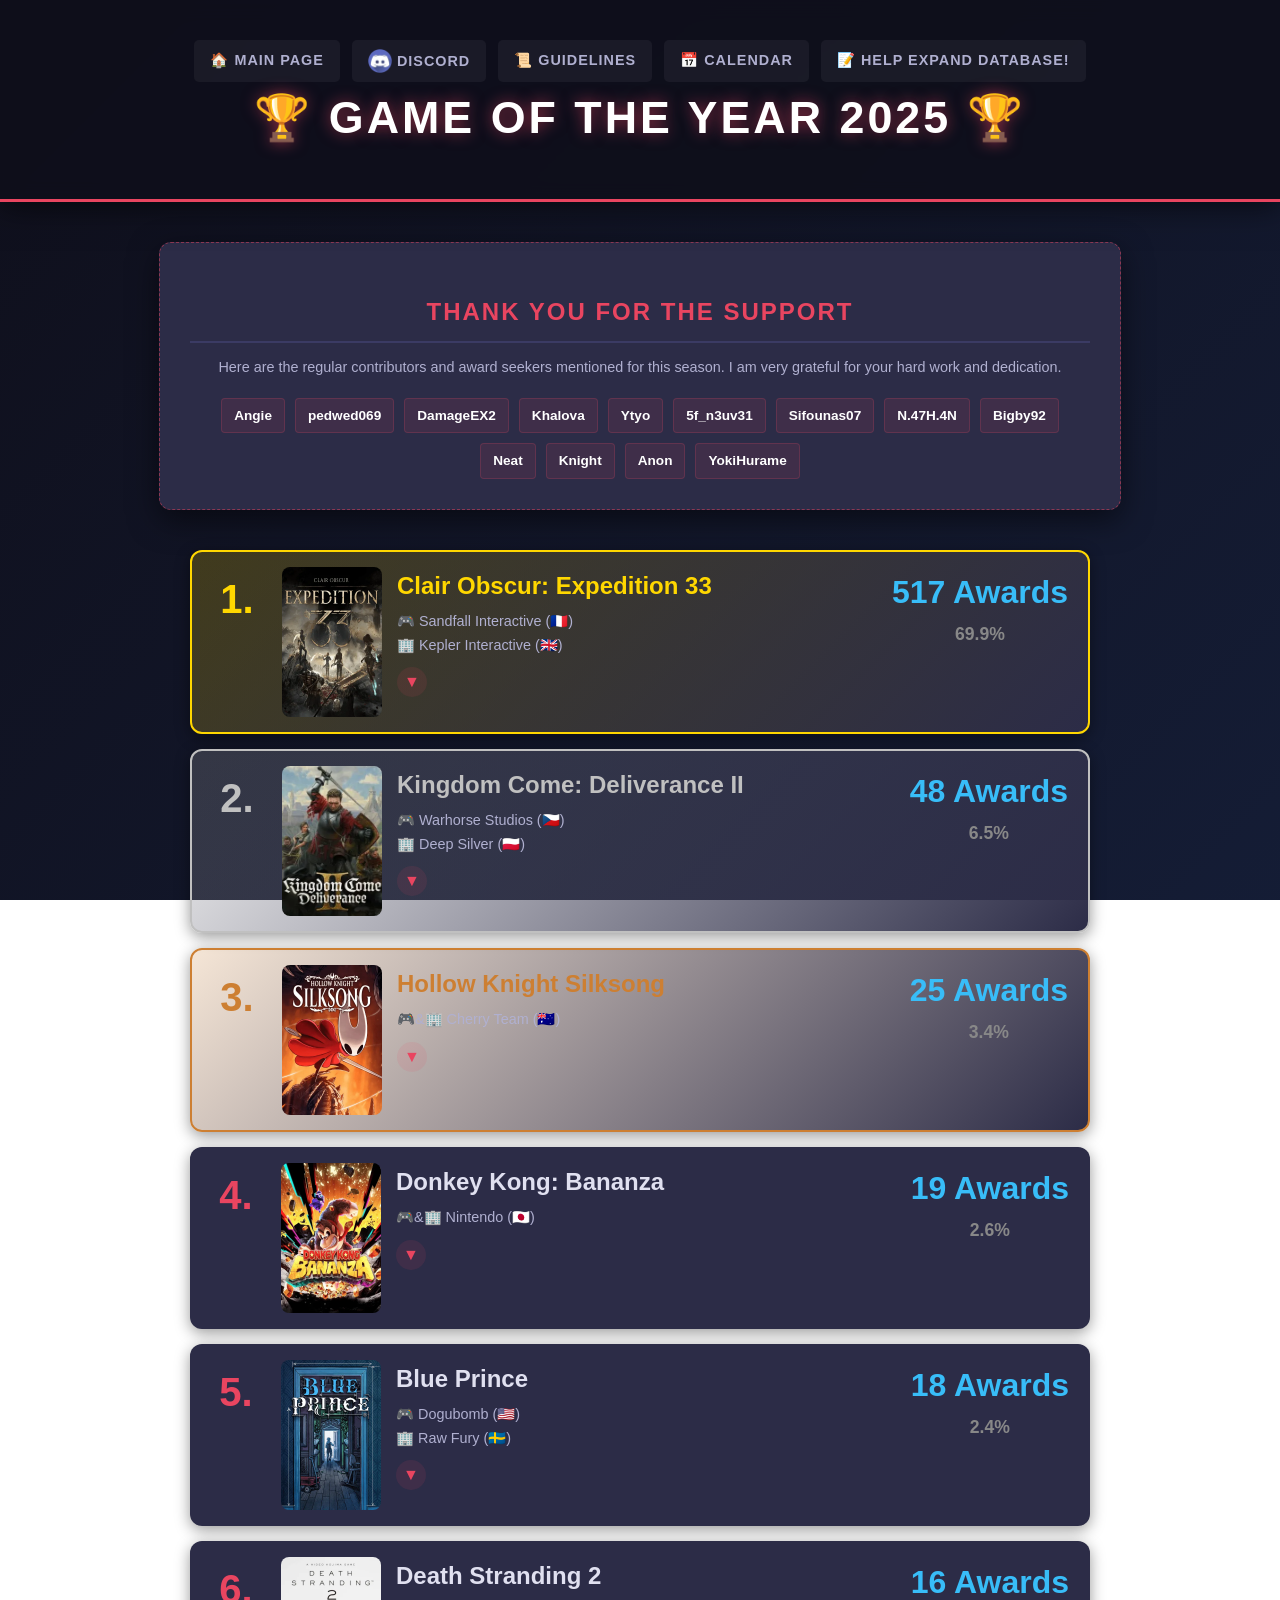
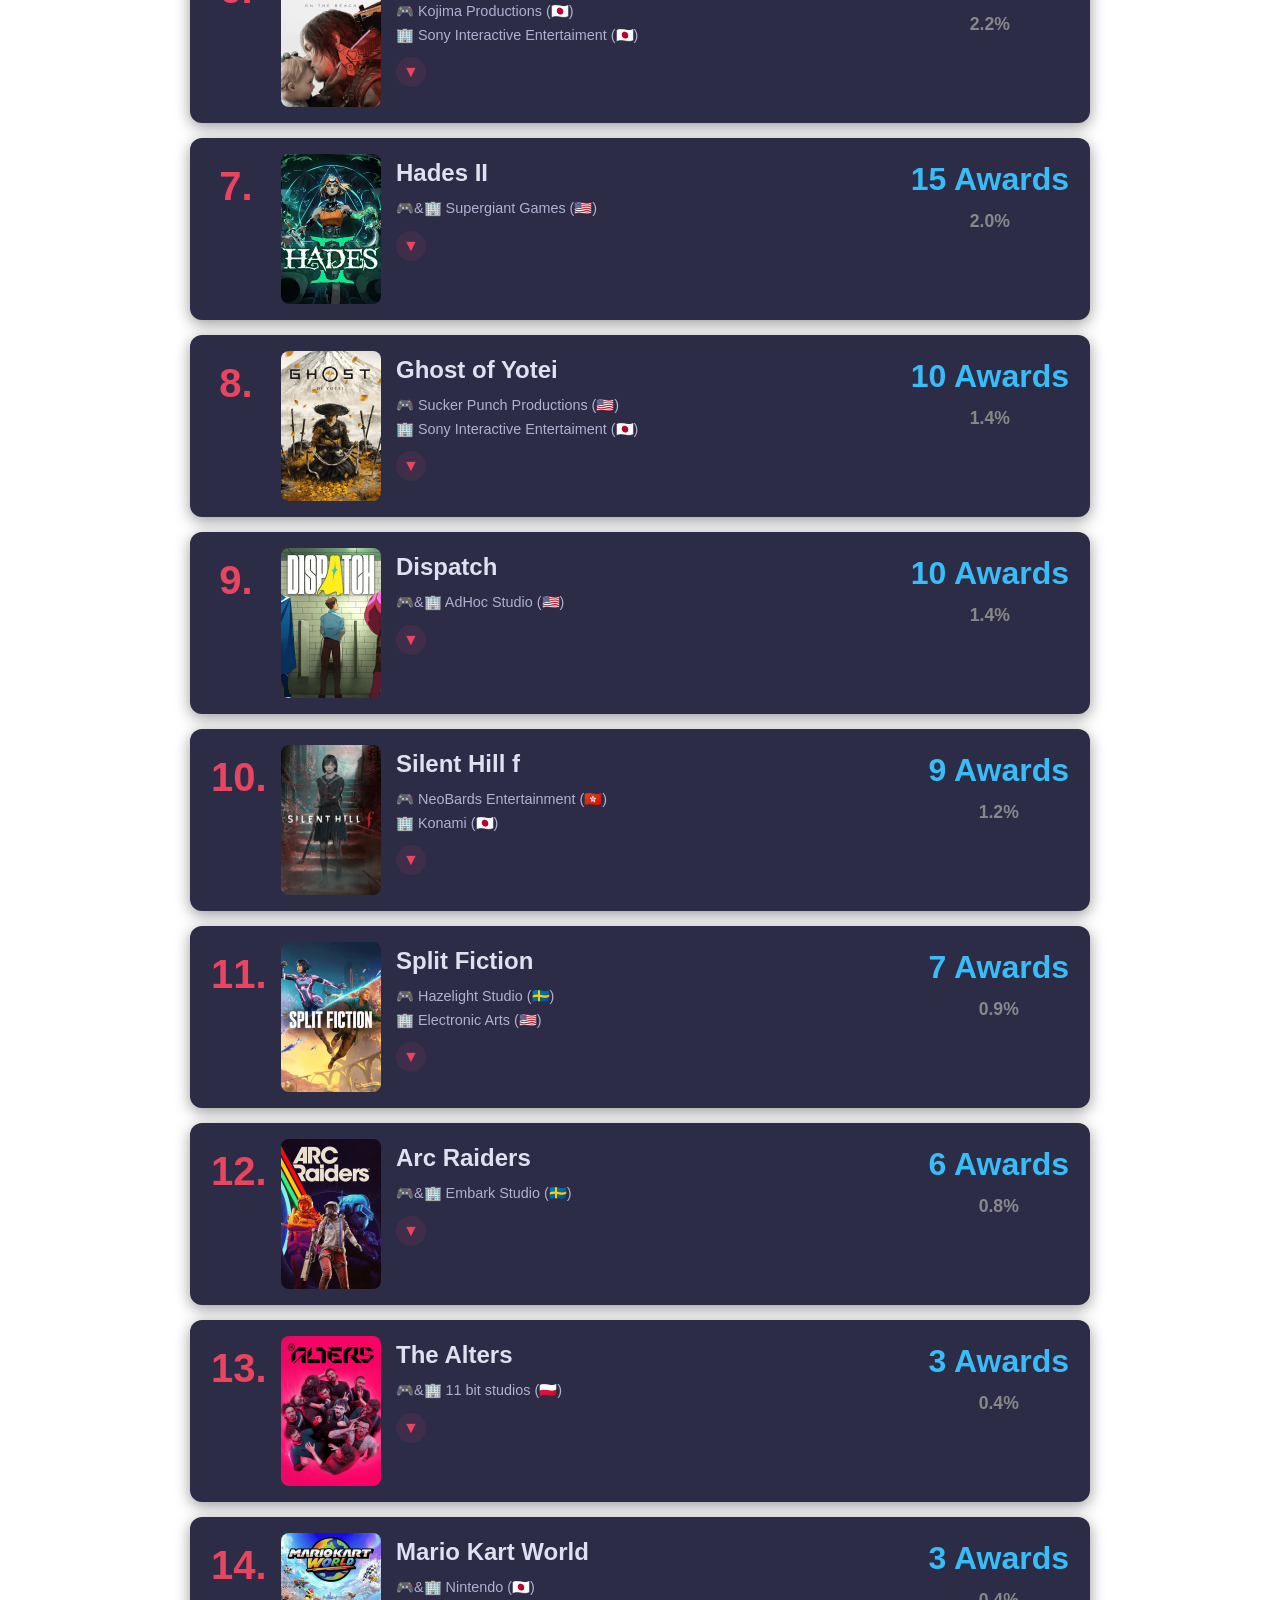
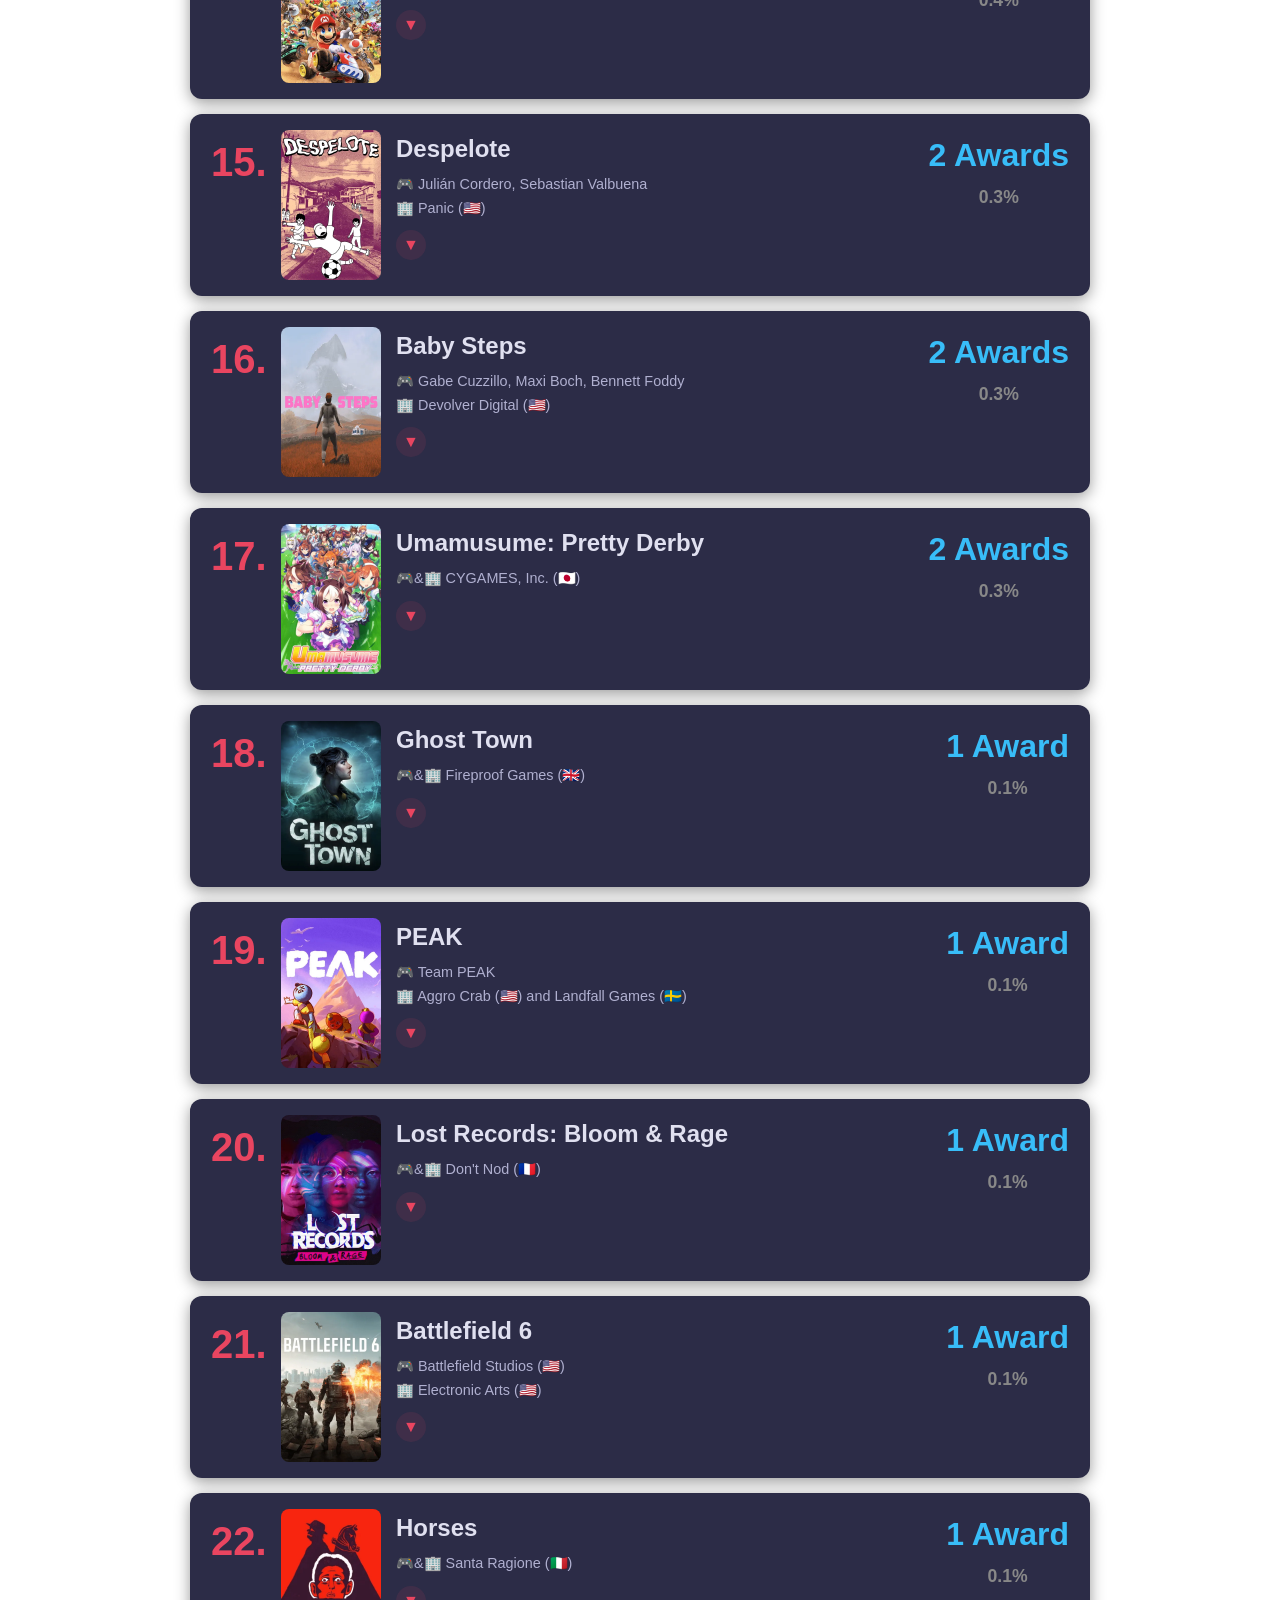
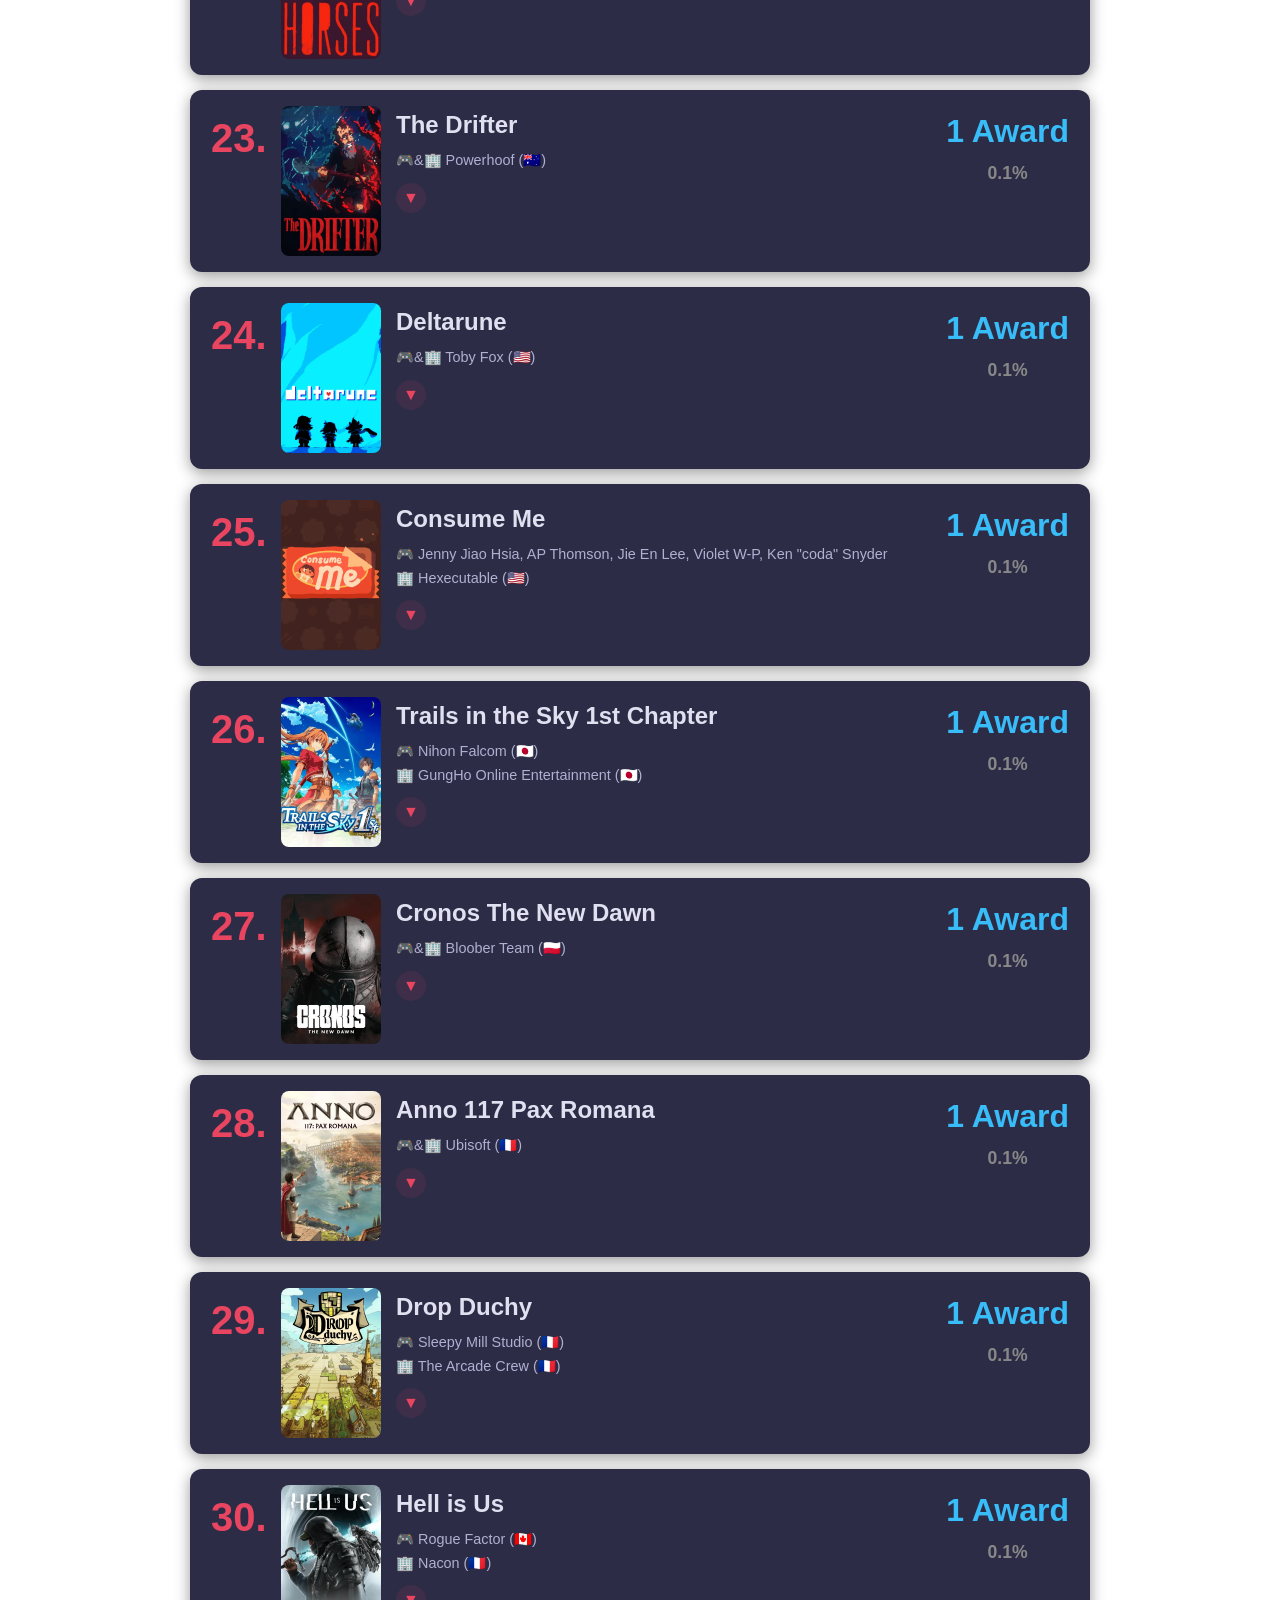
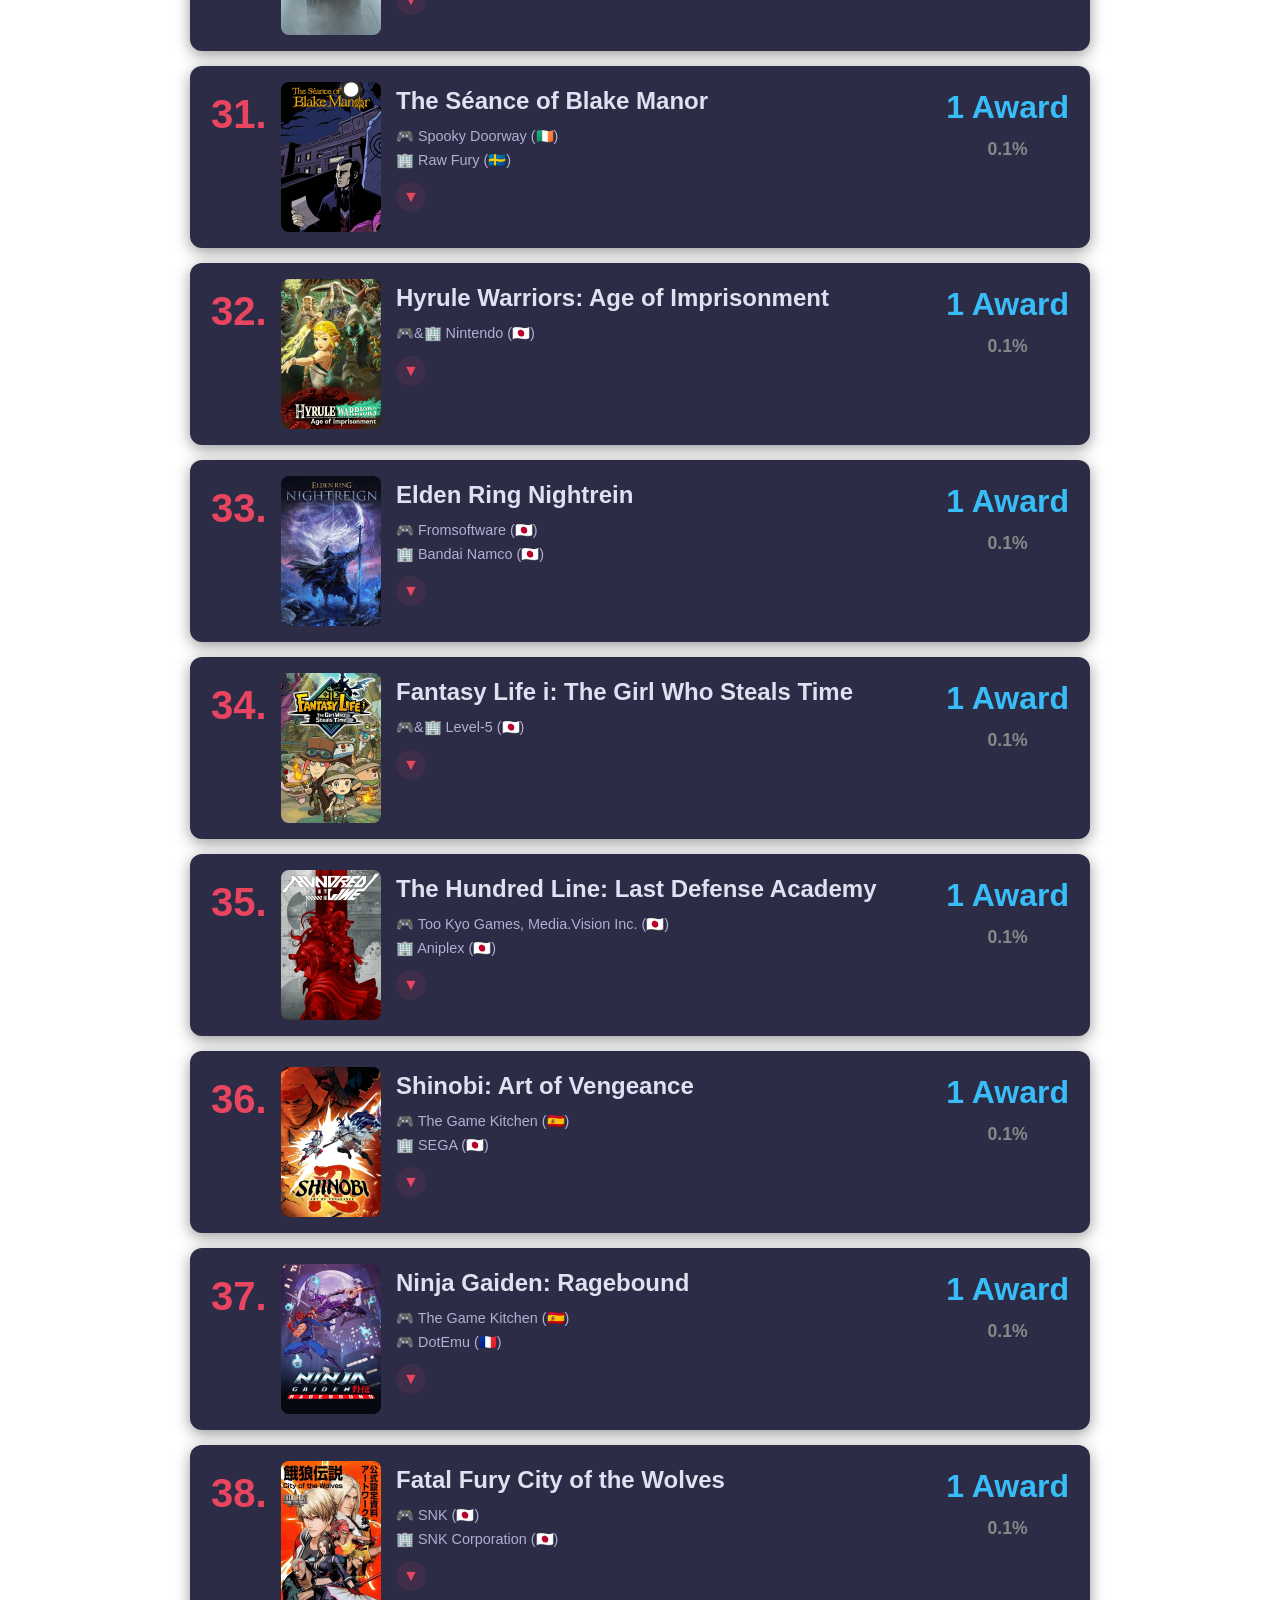
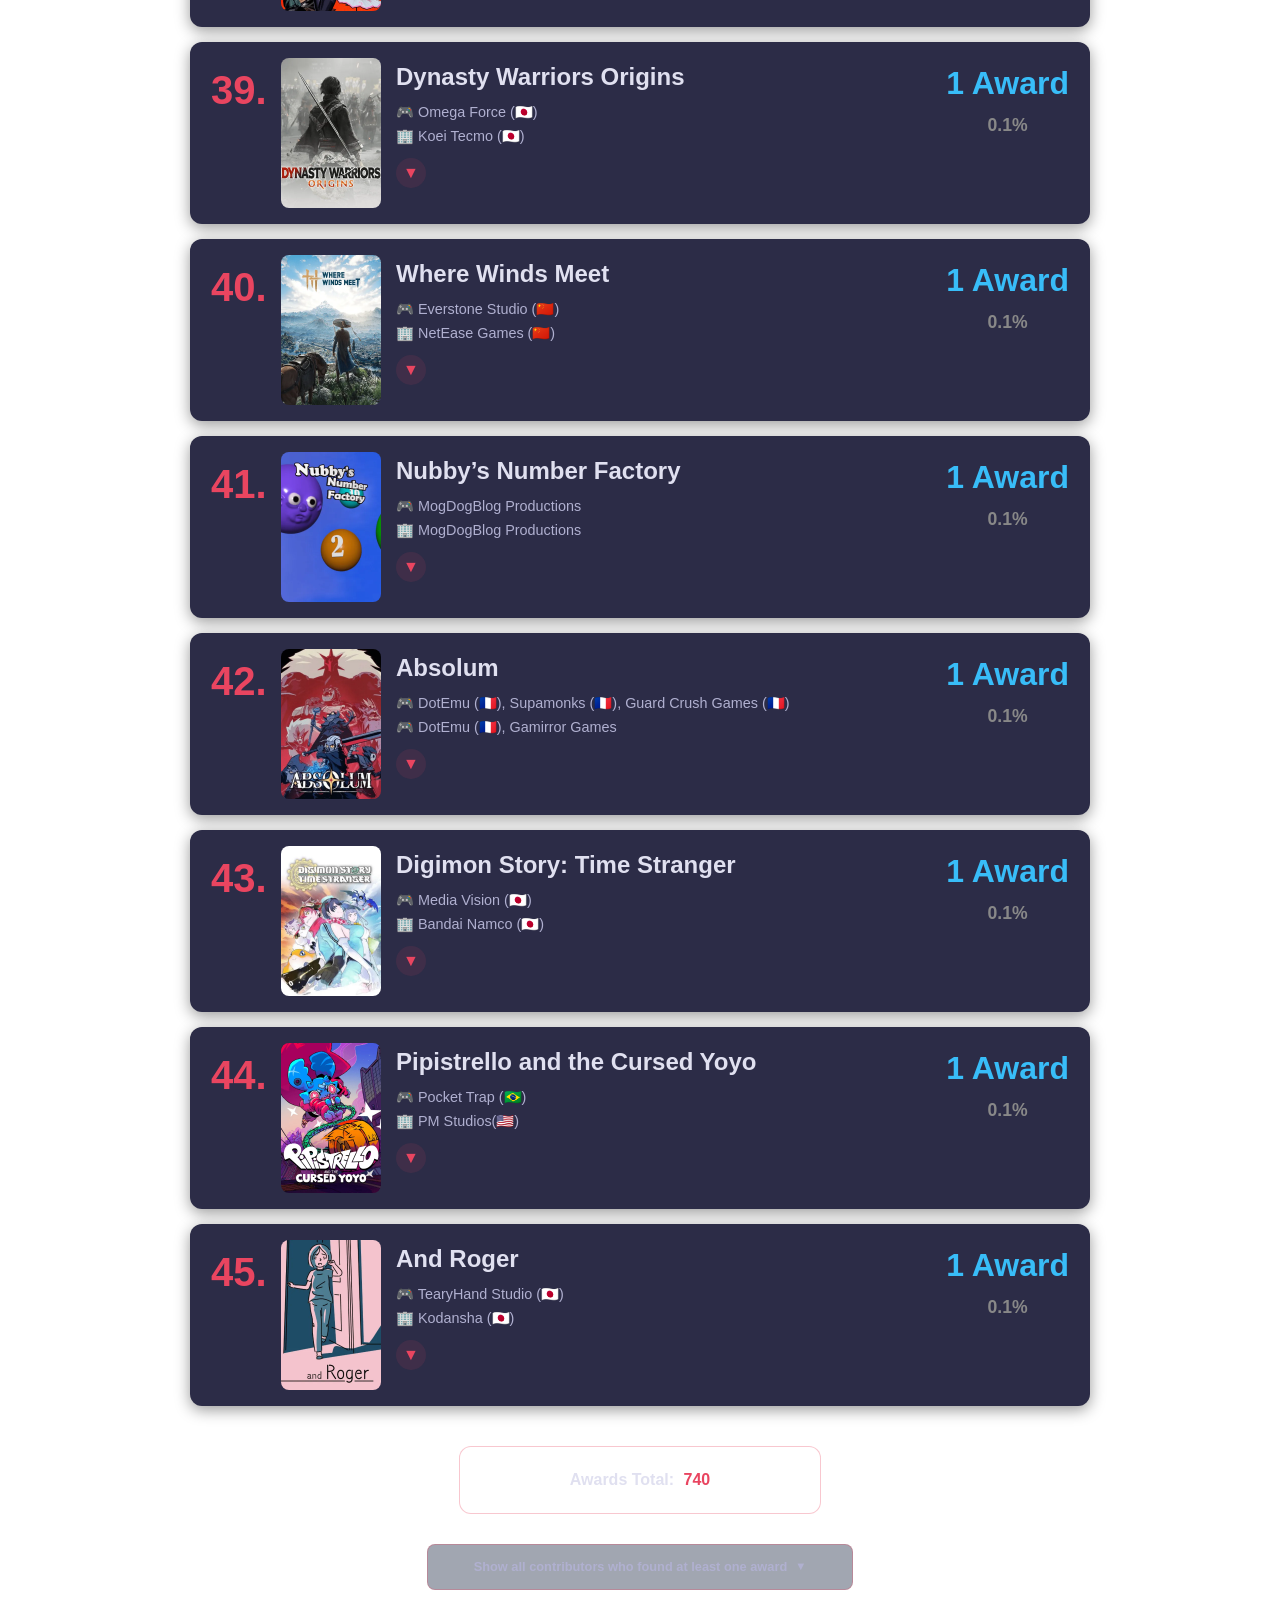
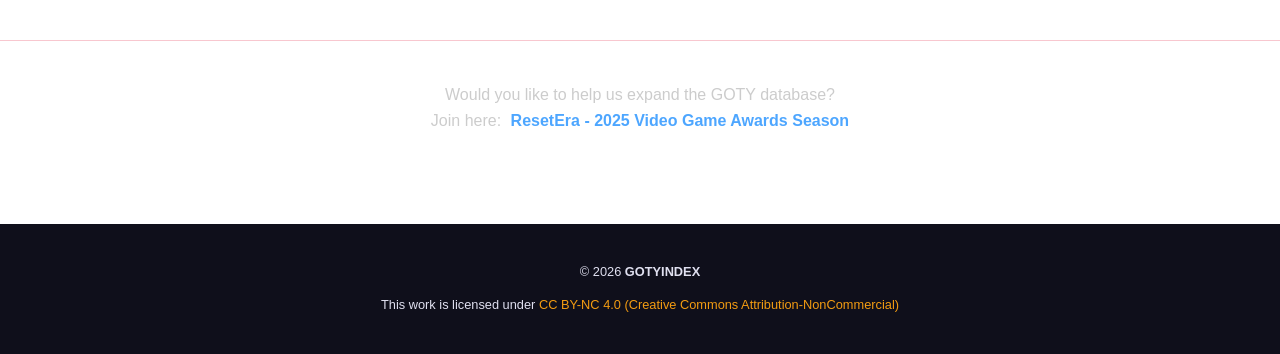
==== commit 785352a7: "add Vidya Gaem Awards" ====
--- a/2025/index.html
+++ b/2025/index.html
@@ -717,6 +717,8 @@
                 <li><a href="https://www.youtube.com/watch?v=Uy7wMbjFIjo&t=856s" target="_blank" class="media-link">PerazzoBrothersGaming (US)</a></li>
                 <li><a href="https://loading.se/post/69689a13bf1b2d002a30034c" target="_blank" class="media-link">Loading (SE) (Players´ Choice)</a></li>
                 <li><a href="https://par30games.net/414368/best-games-of-year-2024-2/" target="_blank" class="media-link">Par30Games (IR)</a></li>
+                <li><a href="https://www.youtube.com/live/fQZo-9Doq4Q?si=FYBDgZM_1oxVmROC&t=11376" target="_blank" class="media-link"> Vidya Gaem Awards (Players´ Choice) (US)</a></li>
+
 
 
 
